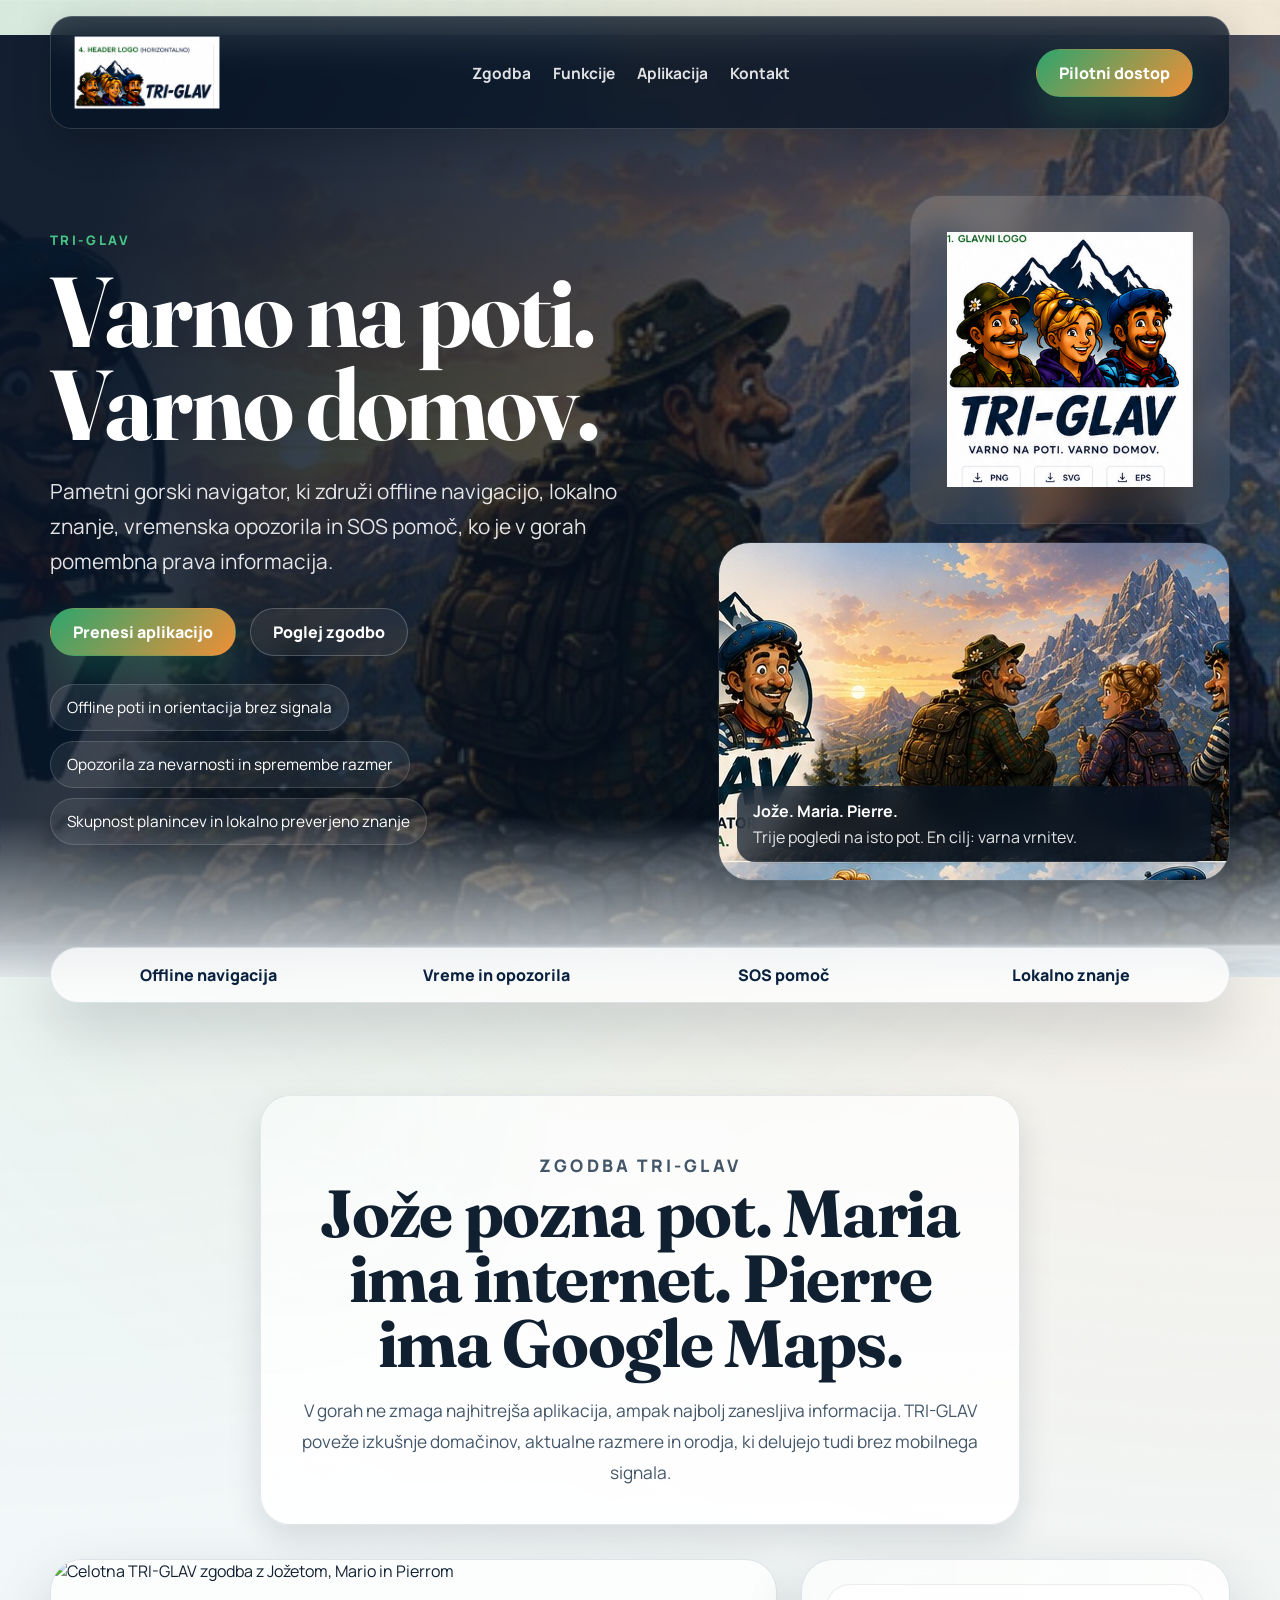
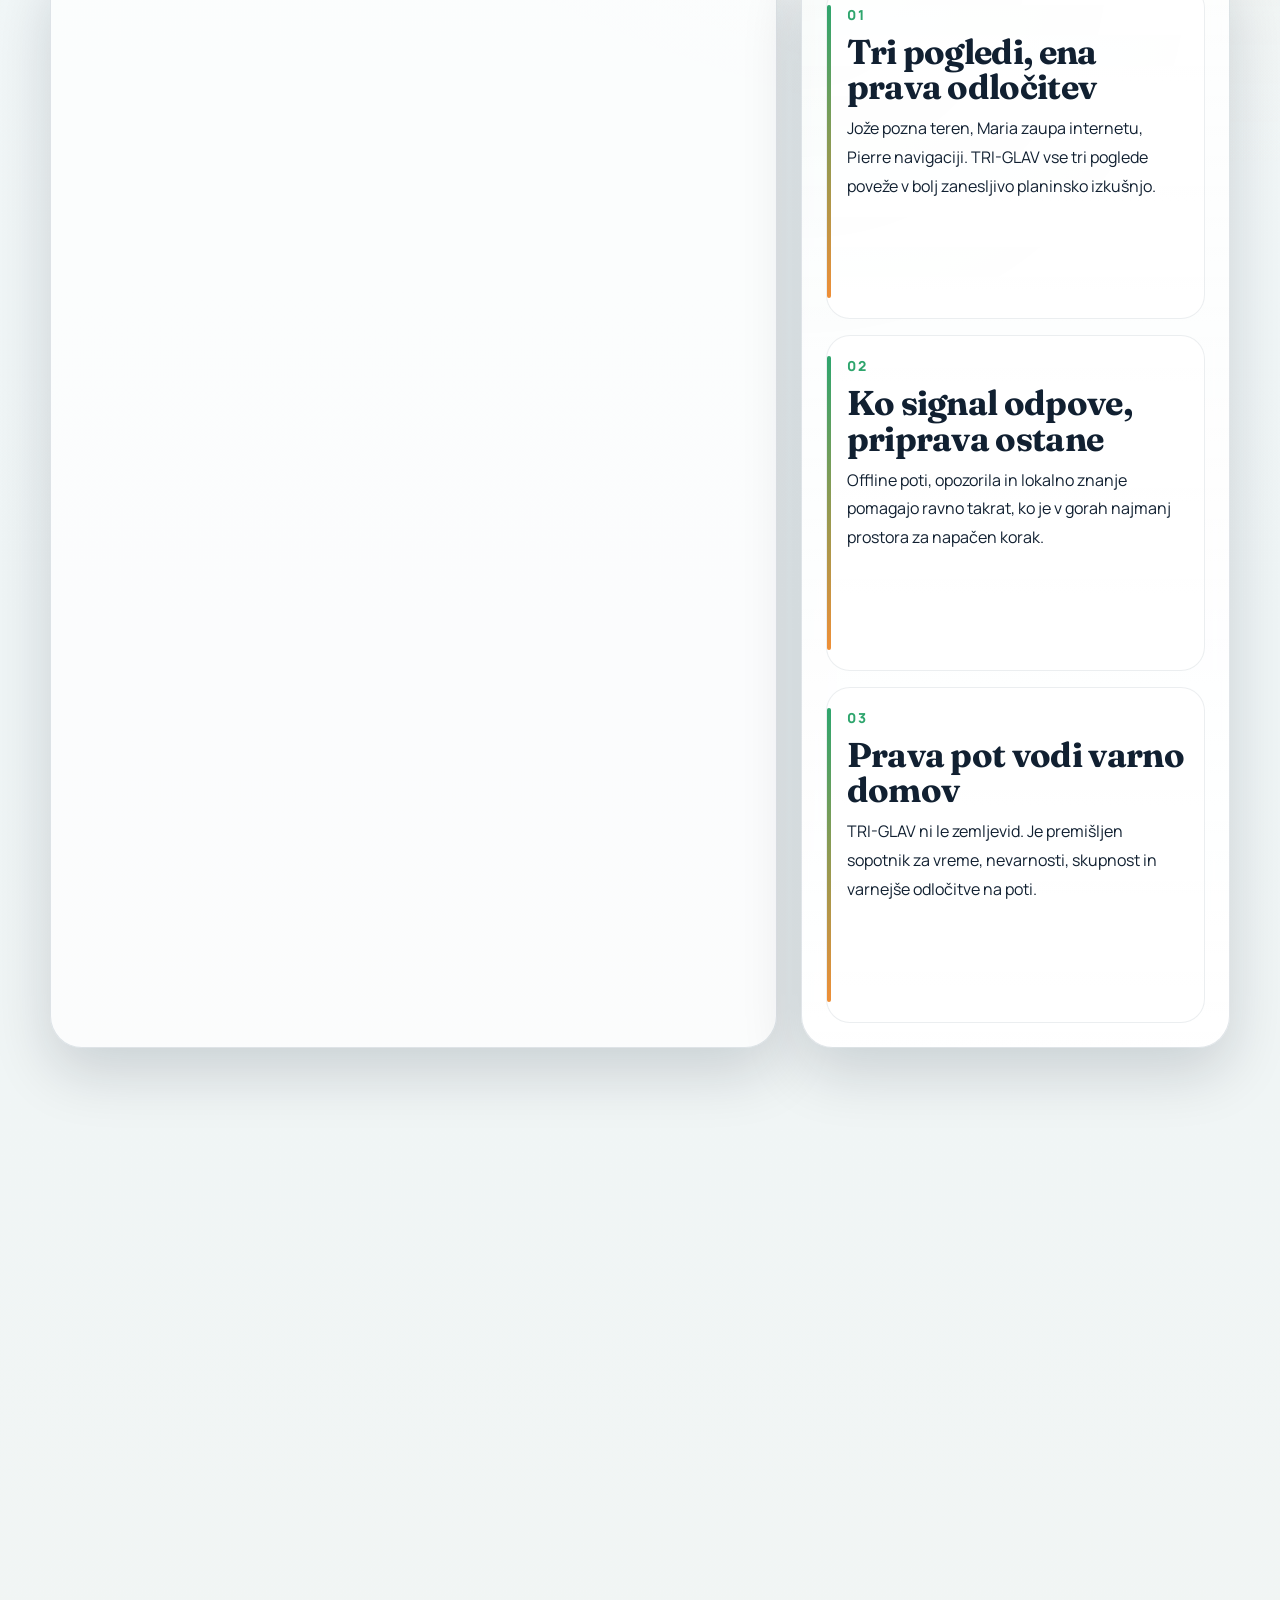
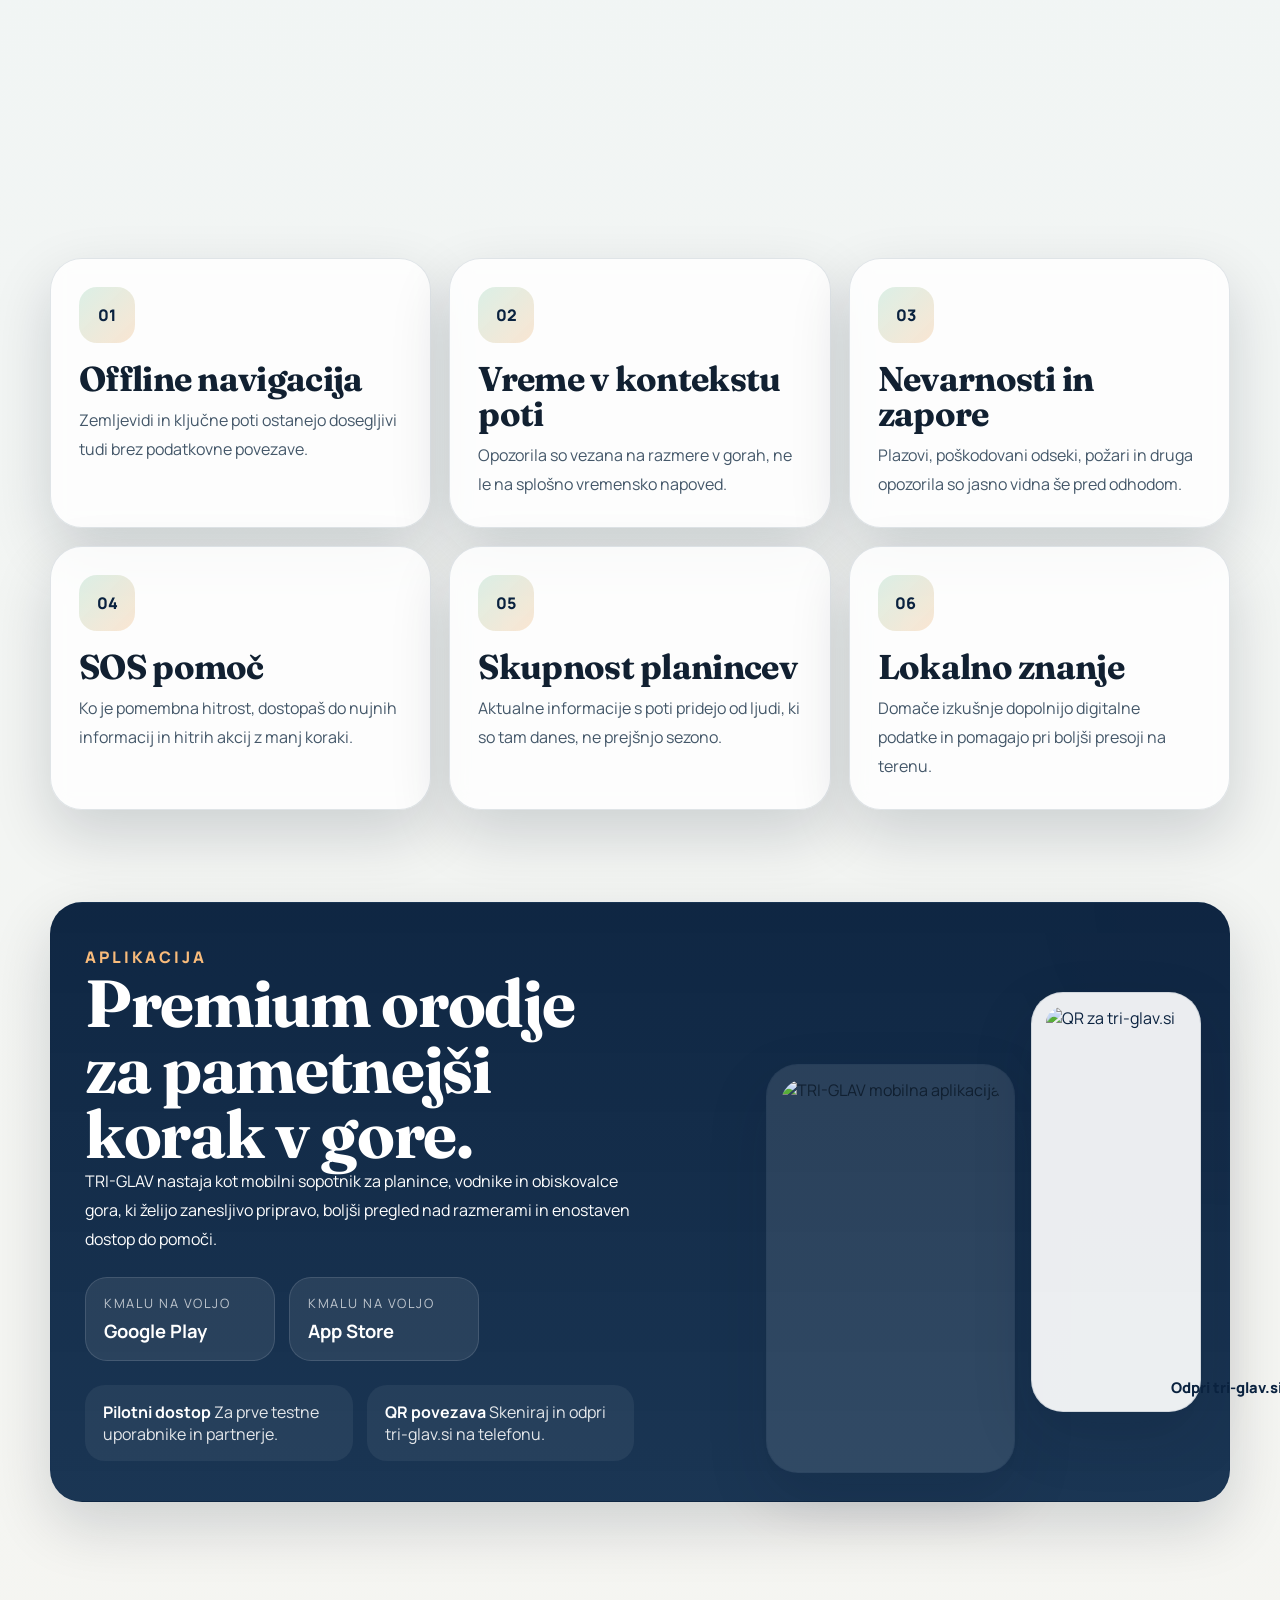
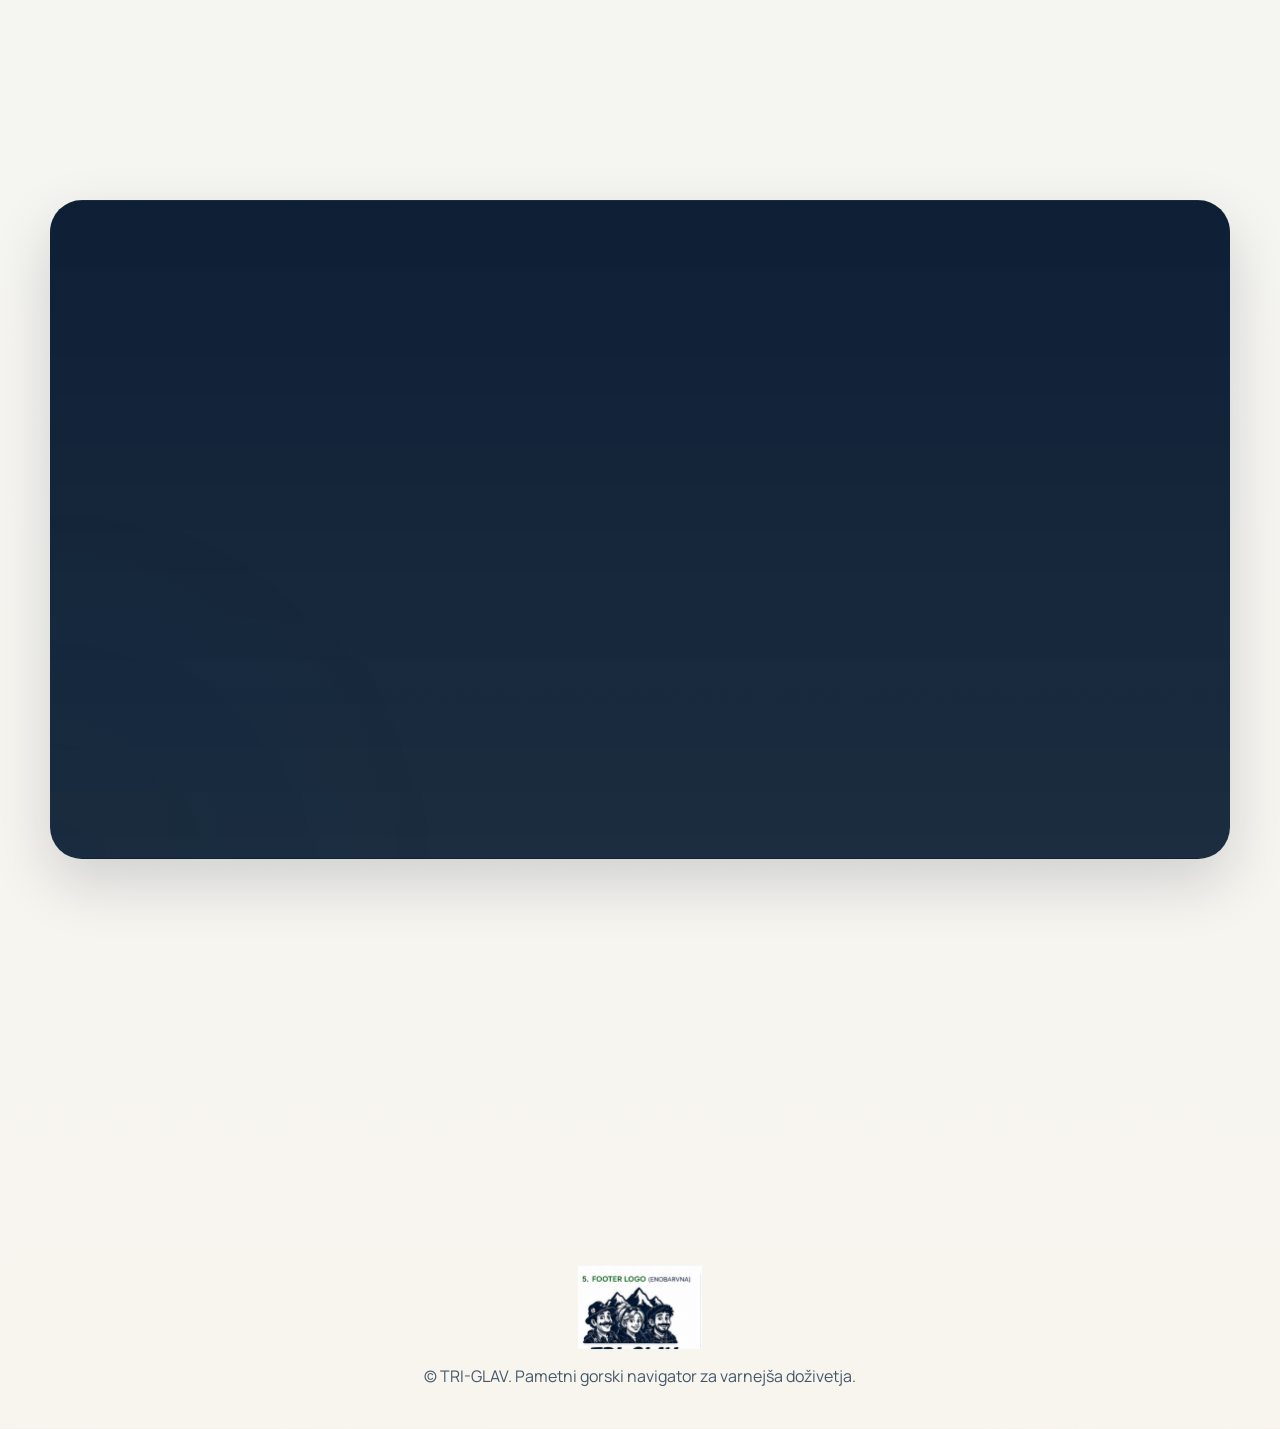
==== index.html @ cbf40c37 "Add initial TRI-GLAV landing page" ====
<!doctype html>
<html lang="sl">
<head>
  <meta charset="utf-8">
  <meta http-equiv="X-UA-Compatible" content="IE=edge">
  <meta name="viewport" content="width=device-width, initial-scale=1">
  <title>TRI-GLAV | Varno na poti. Varno domov.</title>
  <meta name="description" content="TRI-GLAV je premium gorski navigator za varnejše poti: offline navigacija, opozorila, vreme, SOS pomoč in lokalno znanje za planince.">
  <meta name="keywords" content="TRI-GLAV, tri-glav.si, gorski navigator, planinstvo, offline navigacija, vreme, varnost v gorah">
  <meta name="author" content="TRI-GLAV">
  <meta name="robots" content="index,follow">
  <meta name="theme-color" content="#0a223f">
  <link rel="canonical" href="https://tri-glav.si/">
  <meta property="og:locale" content="sl_SI">
  <meta property="og:type" content="website">
  <meta property="og:site_name" content="TRI-GLAV">
  <meta property="og:title" content="TRI-GLAV | Varno na poti. Varno domov.">
  <meta property="og:description" content="Pametni gorski navigator za varnejše doživetje v gorah, tudi brez signala.">
  <meta property="og:url" content="https://tri-glav.si/">
  <meta property="og:image" content="https://tri-glav.si/assets/bottom-hero.png">
  <meta name="twitter:card" content="summary_large_image">
  <meta name="twitter:title" content="TRI-GLAV | Varno na poti. Varno domov.">
  <meta name="twitter:description" content="Offline navigacija, opozorila, vreme in SOS pomoč za pametnejši korak v gore.">
  <meta name="twitter:image" content="https://tri-glav.si/assets/bottom-hero.png">
  <link rel="icon" href="assets/favicon.png" type="image/png">
  <link rel="preconnect" href="https://fonts.googleapis.com">
  <link rel="preconnect" href="https://fonts.gstatic.com" crossorigin>
  <link href="https://fonts.googleapis.com/css2?family=Manrope:wght@400;500;700;800&family=Fraunces:opsz,wght@9..144,600;9..144,700&display=swap" rel="stylesheet">
  <link rel="stylesheet" href="styles.css">
</head>
<body>
  <a class="skip-link" href="#main">Preskoči na vsebino</a>

  <header class="site-header" id="home">
    <div class="header-shell">
      <a href="#home" class="brand" aria-label="TRI-GLAV domov">
        <img src="assets/logo-header.png" alt="TRI-GLAV" width="336" height="179" loading="eager" decoding="async">
      </a>

      <button class="menu-toggle" type="button" aria-expanded="false" aria-controls="site-nav" aria-label="Odpri meni">
        <span></span>
        <span></span>
      </button>

      <nav class="site-nav" id="site-nav" aria-label="Glavna navigacija">
        <a href="#zgodba">Zgodba</a>
        <a href="#funkcije">Funkcije</a>
        <a href="#aplikacija">Aplikacija</a>
        <a href="#kontakt">Kontakt</a>
      </nav>

      <a class="header-cta" href="#kontakt">Pilotni dostop</a>
    </div>
  </header>

  <main id="main">
    <section class="hero">
      <div class="hero-backdrop" aria-hidden="true"></div>
      <div class="hero-grid">
        <div class="hero-copy reveal" data-delay="0">
          <p class="eyebrow">TRI-GLAV</p>
          <h1>Varno na poti. Varno domov.</h1>
          <p class="hero-lead">Pametni gorski navigator, ki združi offline navigacijo, lokalno znanje, vremenska opozorila in SOS pomoč, ko je v gorah pomembna prava informacija.</p>
          <div class="hero-actions">
            <a class="btn btn-primary" href="#aplikacija">Prenesi aplikacijo</a>
            <a class="btn btn-secondary" href="#zgodba">Poglej zgodbo</a>
          </div>
          <ul class="hero-points">
            <li>Offline poti in orientacija brez signala</li>
            <li>Opozorila za nevarnosti in spremembe razmer</li>
            <li>Skupnost planincev in lokalno preverjeno znanje</li>
          </ul>
        </div>

        <div class="hero-visual reveal" data-delay="140">
          <div class="hero-logo-card">
            <img src="assets/logo-main.png" alt="TRI-GLAV znak" width="405" height="418" loading="eager" decoding="async">
          </div>
          <div class="hero-story-card">
            <img src="assets/hero-story.jpg" alt="TRI-GLAV zgodba v gorah" width="1024" height="337" fetchpriority="high">
            <div class="hero-story-overlay">
              <strong>Jože. Maria. Pierre.</strong>
              <span>Trije pogledi na isto pot. En cilj: varna vrnitev.</span>
            </div>
          </div>
        </div>
      </div>
    </section>

    <section class="trust-strip reveal" data-delay="40">
      <div>Offline navigacija</div>
      <div>Vreme in opozorila</div>
      <div>SOS pomoč</div>
      <div>Lokalno znanje</div>
    </section>

    <section class="section intro" id="zgodba">
      <div class="section-heading reveal" data-delay="0">
        <p class="eyebrow">Zgodba TRI-GLAV</p>
        <h2>Jože pozna pot. Maria ima internet. Pierre ima Google Maps.</h2>
        <p>V gorah ne zmaga najhitrejša aplikacija, ampak najbolj zanesljiva informacija. TRI-GLAV poveže izkušnje domačinov, aktualne razmere in orodja, ki delujejo tudi brez mobilnega signala.</p>
      </div>

      <div class="story-showcase reveal" data-delay="40">
        <div class="story-poster">
          <img src="assets/story-full.jpg" alt="Celotna TRI-GLAV zgodba z Jožetom, Mario in Pierrom" width="1024" height="1536" loading="lazy" decoding="async">
        </div>
        <div class="story-summary">
          <article>
            <span>01</span>
            <h3>Tri pogledi, ena prava odločitev</h3>
            <p>Jože pozna teren, Maria zaupa internetu, Pierre navigaciji. TRI-GLAV vse tri poglede poveže v bolj zanesljivo planinsko izkušnjo.</p>
          </article>
          <article>
            <span>02</span>
            <h3>Ko signal odpove, priprava ostane</h3>
            <p>Offline poti, opozorila in lokalno znanje pomagajo ravno takrat, ko je v gorah najmanj prostora za napačen korak.</p>
          </article>
          <article>
            <span>03</span>
            <h3>Prava pot vodi varno domov</h3>
            <p>TRI-GLAV ni le zemljevid. Je premišljen sopotnik za vreme, nevarnosti, skupnost in varnejše odločitve na poti.</p>
          </article>
        </div>
      </div>
    </section>

    <section class="section statement reveal" data-delay="40">
      <div class="statement-card">
        <p class="eyebrow">Zakaj TRI-GLAV</p>
        <h2>Gore niso ceste.</h2>
        <p>Prava aplikacija za gore ne kaže le smeri. Razume razmere, teren in trenutek, ko potrebuješ pomoč ali boljšo odločitev.</p>
      </div>
    </section>

    <section class="section features" id="funkcije">
      <div class="section-heading reveal" data-delay="0">
        <p class="eyebrow">Funkcije</p>
        <h2>Vse, kar planinec potrebuje pred odhodom in med potjo.</h2>
        <p>TRI-GLAV je zasnovan za teren, ne samo za zaslon. Vsaka funkcija podpira mirnejšo pripravo in samozavestnejšo odločitev v ključnem trenutku.</p>
      </div>

      <div class="feature-grid">
        <article class="feature-card reveal" data-delay="40">
          <div class="feature-icon">01</div>
          <h3>Offline navigacija</h3>
          <p>Zemljevidi in ključne poti ostanejo dosegljivi tudi brez podatkovne povezave.</p>
        </article>
        <article class="feature-card reveal" data-delay="80">
          <div class="feature-icon">02</div>
          <h3>Vreme v kontekstu poti</h3>
          <p>Opozorila so vezana na razmere v gorah, ne le na splošno vremensko napoved.</p>
        </article>
        <article class="feature-card reveal" data-delay="120">
          <div class="feature-icon">03</div>
          <h3>Nevarnosti in zapore</h3>
          <p>Plazovi, poškodovani odseki, požari in druga opozorila so jasno vidna še pred odhodom.</p>
        </article>
        <article class="feature-card reveal" data-delay="160">
          <div class="feature-icon">04</div>
          <h3>SOS pomoč</h3>
          <p>Ko je pomembna hitrost, dostopaš do nujnih informacij in hitrih akcij z manj koraki.</p>
        </article>
        <article class="feature-card reveal" data-delay="200">
          <div class="feature-icon">05</div>
          <h3>Skupnost planincev</h3>
          <p>Aktualne informacije s poti pridejo od ljudi, ki so tam danes, ne prejšnjo sezono.</p>
        </article>
        <article class="feature-card reveal" data-delay="240">
          <div class="feature-icon">06</div>
          <h3>Lokalno znanje</h3>
          <p>Domače izkušnje dopolnijo digitalne podatke in pomagajo pri boljši presoji na terenu.</p>
        </article>
      </div>
    </section>

    <section class="section app-section" id="aplikacija">
      <div class="app-shell">
        <div class="app-copy reveal" data-delay="0">
          <p class="eyebrow">Aplikacija</p>
          <h2>Premium orodje za pametnejši korak v gore.</h2>
          <p>TRI-GLAV nastaja kot mobilni sopotnik za planince, vodnike in obiskovalce gora, ki želijo zanesljivo pripravo, boljši pregled nad razmerami in enostaven dostop do pomoči.</p>

          <div class="store-row">
            <a class="store-badge google-play" href="#kontakt" aria-label="Prijavi zanimanje za Google Play">
              <span>Kmalu na voljo</span>
              <strong>Google Play</strong>
            </a>
            <a class="store-badge app-store" href="#kontakt" aria-label="Prijavi zanimanje za App Store">
              <span>Kmalu na voljo</span>
              <strong>App Store</strong>
            </a>
          </div>

          <div class="app-meta">
            <div>
              <strong>Pilotni dostop</strong>
              <span>Za prve testne uporabnike in partnerje.</span>
            </div>
            <div>
              <strong>QR povezava</strong>
              <span>Skeniraj in odpri tri-glav.si na telefonu.</span>
            </div>
          </div>
        </div>

        <div class="app-visual reveal" data-delay="120">
          <div class="phone-frame">
            <img src="assets/splash-screen.png" alt="TRI-GLAV mobilna aplikacija" width="207" height="359" loading="lazy" decoding="async">
          </div>
          <a class="qr-card" href="https://tri-glav.si/" target="_blank" rel="noopener">
            <img src="assets/qr-placeholder.png" alt="QR za tri-glav.si" width="360" height="360" loading="lazy" decoding="async">
            <span>Odpri tri-glav.si</span>
          </a>
        </div>
      </div>
    </section>

    <section class="section panorama reveal" data-delay="60">
      <img src="assets/bottom-hero.png" alt="Pogled na vrhove in Aljažev stolp" width="654" height="204" loading="lazy" decoding="async">
    </section>

    <section class="section contact-section" id="kontakt">
      <div class="contact-copy reveal" data-delay="0">
        <p class="eyebrow">Kontakt</p>
        <h2>Želiš testirati TRI-GLAV ali sodelovati pri pilotu?</h2>
        <p>Izpolni obrazec in pripravili bomo povratni kontakt. Ker je stran statična, obrazec odpre pripravljeno e-pošto v tvojem privzetem odjemalcu, zato deluje tudi brez strežniškega backend-a.</p>
        <div class="contact-points">
          <div>Za planince, društva in turistične partnerje</div>
          <div>Primerno za objavo neposredno v public_html</div>
          <div>Preprost prehod na zunanji form servis kasneje</div>
        </div>
      </div>

      <form class="contact-form reveal" data-delay="120" id="contact-form" novalidate>
        <label>
          <span>Ime in priimek</span>
          <input type="text" name="name" placeholder="Tvoje ime" required>
        </label>
        <label>
          <span>E-pošta</span>
          <input type="email" name="email" placeholder="ime@primer.si" required>
        </label>
        <label>
          <span>Telefon ali organizacija</span>
          <input type="text" name="context" placeholder="Po želji">
        </label>
        <label>
          <span>Sporočilo</span>
          <textarea name="message" rows="5" placeholder="Na kratko opiši zanimanje za TRI-GLAV." required></textarea>
        </label>
        <button class="btn btn-primary" type="submit">Pošlji zanimanje</button>
        <p class="form-note" id="form-status" aria-live="polite">Ob oddaji se odpre pripravljen e-mail za info@tri-glav.si.</p>
      </form>
    </section>

    <section class="section closing reveal" data-delay="40">
      <p class="eyebrow">TRI-GLAV</p>
      <h2>V gorah ni pomembno, kateri jezik govoriš.</h2>
      <p>Pomembno je, da se vsi varno vrnemo domov.</p>
    </section>
  </main>

  <footer class="site-footer">
    <img src="assets/logo-footer-mono.png" alt="TRI-GLAV" width="274" height="194" loading="lazy" decoding="async">
    <p>© TRI-GLAV. Pametni gorski navigator za varnejša doživetja.</p>
  </footer>

  <script src="script.js"></script>
</body>
</html>
---- styles.css ----
:root {
  --navy-950: #071426;
  --navy-900: #0a223f;
  --navy-800: #13365c;
  --green-500: #2ea56d;
  --green-400: #46c587;
  --orange-500: #ef8f37;
  --orange-300: #f8bb7b;
  --sand-100: #f6f1e7;
  --mist-100: #eef5f4;
  --ink-900: #112031;
  --ink-700: #445769;
  --line: rgba(12, 40, 72, 0.12);
  --card: rgba(255, 255, 255, 0.78);
  --shadow-lg: 0 24px 60px rgba(7, 20, 38, 0.16);
  --shadow-md: 0 14px 34px rgba(7, 20, 38, 0.12);
  --radius-xl: 32px;
  --radius-lg: 24px;
  --radius-md: 18px;
  --container: min(1180px, calc(100% - 32px));
}

* {
  box-sizing: border-box;
}

html {
  scroll-behavior: smooth;
}

body.has-js {
  scroll-padding-top: 112px;
}

body {
  margin: 0;
  font-family: "Manrope", "Segoe UI", sans-serif;
  color: var(--ink-900);
  background:
    radial-gradient(circle at top left, rgba(46, 165, 109, 0.16), transparent 24%),
    radial-gradient(circle at top right, rgba(239, 143, 55, 0.18), transparent 28%),
    linear-gradient(180deg, #f7fbfc 0%, #eff5f6 36%, #f8f5ef 100%);
}

body.menu-open {
  overflow: hidden;
}

img {
  display: block;
  max-width: 100%;
}

a {
  color: inherit;
}

.skip-link {
  position: absolute;
  left: 12px;
  top: -48px;
  z-index: 100;
  padding: 10px 14px;
  border-radius: 12px;
  background: var(--navy-900);
  color: #fff;
  text-decoration: none;
}

.skip-link:focus {
  top: 12px;
}

.site-header {
  position: sticky;
  top: 0;
  z-index: 20;
  padding: 16px 0 0;
  transition: padding 0.25s ease;
}

.site-header.is-scrolled {
  padding-top: 8px;
}

.header-shell {
  width: var(--container);
  margin: 0 auto;
  display: grid;
  grid-template-columns: auto 1fr auto auto;
  align-items: center;
  gap: 18px;
  padding: 14px 18px;
  border: 1px solid rgba(255, 255, 255, 0.16);
  border-radius: 22px;
  background: rgba(7, 20, 38, 0.76);
  backdrop-filter: blur(18px);
  box-shadow: 0 12px 40px rgba(0, 0, 0, 0.2);
  transition: background-color 0.25s ease, box-shadow 0.25s ease, transform 0.25s ease;
}

.site-header.is-scrolled .header-shell {
  background: rgba(7, 20, 38, 0.9);
  box-shadow: 0 16px 42px rgba(7, 20, 38, 0.22);
}

.brand img {
  width: 156px;
  height: auto;
}

.site-nav {
  justify-self: center;
  display: flex;
  gap: 22px;
}

.site-nav a,
.header-cta,
.btn,
.store-badge,
.contact-points div,
.hero-points li {
  transition: transform 0.25s ease, background-color 0.25s ease, border-color 0.25s ease, color 0.25s ease, box-shadow 0.25s ease;
}

.site-nav a {
  color: rgba(255, 255, 255, 0.88);
  text-decoration: none;
  font-weight: 700;
  font-size: 0.97rem;
}

.site-nav a:hover,
.site-nav a:focus-visible {
  color: #fff;
}

.header-cta,
.btn {
  display: inline-flex;
  align-items: center;
  justify-content: center;
  min-height: 48px;
  padding: 0 22px;
  border-radius: 999px;
  border: 1px solid transparent;
  text-decoration: none;
  font-weight: 800;
  cursor: pointer;
}

.header-cta,
.btn-primary {
  background: linear-gradient(135deg, var(--green-500), var(--orange-500));
  color: #fff;
  box-shadow: 0 18px 38px rgba(46, 165, 109, 0.26);
}

.header-cta:hover,
.btn-primary:hover,
.btn-primary:focus-visible {
  transform: translateY(-1px);
  box-shadow: 0 22px 44px rgba(46, 165, 109, 0.32);
}

.btn-secondary {
  color: #fff;
  border-color: rgba(255, 255, 255, 0.22);
  background: rgba(255, 255, 255, 0.06);
  backdrop-filter: blur(10px);
}

.btn-secondary:hover,
.btn-secondary:focus-visible {
  background: rgba(255, 255, 255, 0.12);
}

.menu-toggle {
  display: none;
  width: 50px;
  height: 50px;
  justify-content: center;
  align-items: center;
  gap: 6px;
  flex-direction: column;
  border: 1px solid rgba(255, 255, 255, 0.15);
  border-radius: 16px;
  background: rgba(255, 255, 255, 0.06);
  cursor: pointer;
}

.menu-toggle span {
  width: 18px;
  height: 2px;
  border-radius: 999px;
  background: #fff;
}

.hero {
  position: relative;
  margin-top: -94px;
  padding: 160px 0 96px;
  overflow: hidden;
}

.hero-backdrop {
  position: absolute;
  inset: 0;
  background:
    linear-gradient(115deg, rgba(7, 20, 38, 0.94) 12%, rgba(7, 20, 38, 0.7) 46%, rgba(10, 34, 63, 0.35) 100%),
    radial-gradient(circle at right top, rgba(239, 143, 55, 0.22), transparent 36%),
    url("assets/hero-story.jpg") center/cover no-repeat;
  transform: scale(1.05);
}

.hero::after {
  content: "";
  position: absolute;
  inset: auto 0 0;
  height: 160px;
  background: linear-gradient(180deg, rgba(239, 245, 246, 0) 0%, rgba(239, 245, 246, 0.92) 100%);
}

.hero-grid,
.section,
.trust-strip,
.site-footer {
  width: var(--container);
  margin: 0 auto;
  position: relative;
  z-index: 1;
}

.hero-grid {
  display: grid;
  grid-template-columns: minmax(0, 1.1fr) minmax(300px, 0.9fr);
  gap: 42px;
  align-items: center;
}

.hero-copy {
  color: #fff;
}

.eyebrow {
  margin: 0 0 16px;
  color: var(--green-400);
  font-size: 0.82rem;
  font-weight: 800;
  letter-spacing: 0.18em;
  text-transform: uppercase;
}

h1,
h2,
h3 {
  margin: 0;
  font-family: "Fraunces", Georgia, serif;
  font-weight: 700;
  letter-spacing: -0.02em;
}

h1 {
  max-width: 10ch;
  font-size: clamp(3.4rem, 8vw, 6.2rem);
  line-height: 0.94;
}

h2 {
  font-size: clamp(2.2rem, 5.2vw, 4.3rem);
  line-height: 0.98;
}

h3 {
  font-size: clamp(1.55rem, 2.8vw, 2.15rem);
  line-height: 1.02;
}

.hero-lead,
.section-heading p,
.story-card p,
.feature-card p,
.statement-card p,
.app-copy p,
.contact-copy p,
.closing p,
.site-footer p,
.form-note,
.hero-story-overlay span,
.app-meta span {
  color: rgba(255, 255, 255, 0.88);
}

.hero-lead {
  max-width: 640px;
  margin: 22px 0 0;
  font-size: clamp(1.05rem, 2vw, 1.3rem);
  line-height: 1.7;
}

.hero-actions {
  display: flex;
  flex-wrap: wrap;
  gap: 14px;
  margin-top: 28px;
}

.hero-points {
  display: grid;
  gap: 10px;
  padding: 0;
  margin: 28px 0 0;
  list-style: none;
}

.hero-points li {
  width: fit-content;
  max-width: 100%;
  padding: 12px 16px;
  border: 1px solid rgba(255, 255, 255, 0.14);
  border-radius: 999px;
  background: rgba(255, 255, 255, 0.08);
  font-size: 0.96rem;
}

.hero-visual {
  display: grid;
  gap: 18px;
}

.hero-logo-card,
.hero-story-card,
.story-card,
.feature-card,
.statement-card,
.app-shell,
.contact-section,
.panorama,
.trust-strip,
.qr-card,
.phone-frame {
  border: 1px solid var(--line);
  border-radius: var(--radius-xl);
  box-shadow: var(--shadow-lg);
}

.hero-logo-card {
  width: min(320px, 78%);
  margin-left: auto;
  padding: 24px;
  background: linear-gradient(180deg, rgba(255, 255, 255, 0.14), rgba(255, 255, 255, 0.06));
  backdrop-filter: blur(14px);
}

.hero-logo-card img {
  width: 100%;
  height: auto;
}

.hero-story-card {
  position: relative;
  overflow: hidden;
  background: rgba(255, 255, 255, 0.08);
}

.hero-story-card img {
  width: 100%;
  aspect-ratio: 1024 / 337;
  object-fit: cover;
}

.hero-story-overlay {
  position: absolute;
  inset: auto 18px 18px;
  display: grid;
  gap: 4px;
  padding: 14px 16px;
  border-radius: 18px;
  background: rgba(7, 20, 38, 0.7);
  backdrop-filter: blur(12px);
}

.hero-story-overlay strong,
.app-meta strong {
  color: #fff;
  font-size: 1rem;
}

.trust-strip {
  display: grid;
  grid-template-columns: repeat(4, 1fr);
  gap: 16px;
  padding: 16px 22px;
  margin-top: -30px;
  background: rgba(255, 255, 255, 0.74);
  backdrop-filter: blur(12px);
}

.trust-strip div {
  text-align: center;
  font-weight: 800;
  color: var(--navy-900);
}

.section {
  padding: 92px 0 0;
}

#zgodba,
#funkcije,
#aplikacija,
#kontakt,
#home {
  scroll-margin-top: 118px;
}

.section-heading {
  max-width: 760px;
}

.section-heading p,
.story-card p,
.feature-card p,
.statement-card p,
.app-copy p,
.contact-copy p,
.contact-points div,
.contact-form span,
.form-note,
.closing p {
  color: var(--ink-700);
}

.section-heading p {
  margin: 18px 0 0;
  font-size: 1.08rem;
  line-height: 1.8;
}

.intro .section-heading {
  margin: 0 auto;
  text-align: center;
  padding: 36px;
  border: 1px solid rgba(12, 40, 72, 0.1);
  border-radius: 30px;
  background:
    linear-gradient(180deg, rgba(255, 255, 255, 0.74), rgba(255, 255, 255, 0.92)),
    radial-gradient(circle at top left, rgba(46, 165, 109, 0.12), transparent 36%);
  box-shadow: var(--shadow-md);
}

.story-showcase {
  display: grid;
  grid-template-columns: minmax(0, 1.1fr) minmax(280px, 0.65fr);
  gap: 24px;
  align-items: stretch;
  margin-top: 34px;
}

.story-poster,
.story-summary {
  border: 1px solid var(--line);
  border-radius: 32px;
  box-shadow: var(--shadow-lg);
}

.story-poster {
  overflow: hidden;
  background: rgba(255, 255, 255, 0.72);
}

.story-poster img {
  width: 100%;
  height: 100%;
  object-fit: cover;
}

.story-summary {
  display: grid;
  gap: 16px;
  padding: 24px;
  background:
    linear-gradient(180deg, rgba(255, 255, 255, 0.82), rgba(255, 255, 255, 0.96)),
    radial-gradient(circle at top left, rgba(46, 165, 109, 0.12), transparent 36%);
  backdrop-filter: blur(10px);
}

.story-summary article {
  position: relative;
  padding: 18px 18px 18px 20px;
  border: 1px solid rgba(12, 40, 72, 0.08);
  border-radius: 24px;
  background: rgba(255, 255, 255, 0.7);
}

.story-summary article::before {
  content: "";
  position: absolute;
  left: 0;
  top: 20px;
  bottom: 20px;
  width: 4px;
  border-radius: 999px;
  background: linear-gradient(180deg, var(--green-500), var(--orange-500));
}

.story-summary span {
  display: inline-flex;
  margin-bottom: 10px;
  color: var(--green-500);
  font-weight: 800;
  font-size: 0.86rem;
  letter-spacing: 0.16em;
}

.story-summary h3 {
  margin-bottom: 10px;
}

.story-summary p,
.feature-card p,
.statement-card p,
.app-copy p,
.contact-copy p,
.form-note,
.closing p {
  margin: 0;
  font-size: 1rem;
  line-height: 1.8;
}

.statement-card {
  padding: 42px;
  text-align: center;
  color: #fff;
  background:
    radial-gradient(circle at top, rgba(239, 143, 55, 0.3), transparent 32%),
    linear-gradient(135deg, var(--navy-950), var(--navy-900) 62%, #17395d);
}

.statement-card p,
.closing p {
  max-width: 700px;
  margin: 16px auto 0;
}

.feature-grid {
  display: grid;
  grid-template-columns: repeat(3, minmax(0, 1fr));
  gap: 18px;
  margin-top: 32px;
}

.feature-card {
  padding: 28px;
  background: rgba(255, 255, 255, 0.82);
  backdrop-filter: blur(10px);
}

.feature-icon {
  display: inline-flex;
  width: 56px;
  height: 56px;
  align-items: center;
  justify-content: center;
  margin-bottom: 18px;
  border-radius: 18px;
  background: linear-gradient(135deg, rgba(46, 165, 109, 0.16), rgba(239, 143, 55, 0.22));
  color: var(--navy-900);
  font-weight: 800;
}

.feature-card h3 {
  margin-bottom: 10px;
}

.app-shell {
  display: grid;
  grid-template-columns: minmax(0, 1fr) minmax(300px, 0.95fr);
  gap: 28px;
  padding: 28px;
  background:
    linear-gradient(180deg, rgba(10, 34, 63, 0.98), rgba(12, 41, 73, 0.94)),
    radial-gradient(circle at top right, rgba(239, 143, 55, 0.14), transparent 35%);
}

.app-copy {
  padding: 12px 6px;
}

.app-copy .eyebrow,
.closing .eyebrow {
  color: var(--orange-300);
}

.app-copy h2,
.app-copy p,
.contact-section h2 {
  color: #fff;
}

.store-row {
  display: flex;
  flex-wrap: wrap;
  gap: 14px;
  margin-top: 24px;
}

.store-badge {
  min-width: 190px;
  padding: 16px 18px;
  border-radius: 22px;
  border: 1px solid rgba(255, 255, 255, 0.12);
  background: rgba(255, 255, 255, 0.08);
  text-decoration: none;
  color: #fff;
}

.store-badge span,
.store-badge strong {
  display: block;
}

.store-badge span {
  margin-bottom: 6px;
  color: rgba(255, 255, 255, 0.7);
  font-size: 0.8rem;
  text-transform: uppercase;
  letter-spacing: 0.12em;
}

.store-badge strong {
  font-size: 1.15rem;
}

.store-badge:hover,
.store-badge:focus-visible {
  transform: translateY(-2px);
  background: rgba(255, 255, 255, 0.12);
}

.app-meta {
  display: grid;
  grid-template-columns: repeat(2, minmax(0, 1fr));
  gap: 14px;
  margin-top: 24px;
}

.app-meta div {
  padding: 16px 18px;
  border-radius: 20px;
  background: rgba(255, 255, 255, 0.06);
}

.app-visual {
  display: grid;
  grid-template-columns: 1fr auto;
  gap: 16px;
  align-items: end;
}

.phone-frame {
  width: fit-content;
  margin-left: auto;
  padding: 14px;
  background: rgba(255, 255, 255, 0.1);
}

.phone-frame img {
  width: min(220px, 100%);
  height: auto;
  border-radius: 24px;
}

.qr-card {
  display: grid;
  gap: 10px;
  width: 170px;
  padding: 14px;
  align-self: center;
  background: rgba(255, 255, 255, 0.92);
  text-decoration: none;
  color: var(--navy-900);
}

.qr-card img {
  border-radius: 16px;
}

.qr-card span {
  font-size: 0.92rem;
  font-weight: 800;
  text-align: center;
}

.panorama {
  overflow: hidden;
}

.panorama img {
  width: 100%;
  aspect-ratio: 654 / 204;
  object-fit: cover;
}

.contact-section {
  display: grid;
  grid-template-columns: minmax(0, 0.95fr) minmax(0, 1.05fr);
  gap: 26px;
  padding: 28px;
  background:
    linear-gradient(180deg, rgba(9, 27, 49, 0.98), rgba(9, 27, 49, 0.92)),
    radial-gradient(circle at bottom left, rgba(46, 165, 109, 0.2), transparent 32%);
}

.contact-copy {
  padding: 10px 6px;
}

.contact-points {
  display: grid;
  gap: 12px;
  margin-top: 24px;
}

.contact-points div {
  width: fit-content;
  max-width: 100%;
  padding: 12px 16px;
  border-radius: 999px;
  background: rgba(255, 255, 255, 0.08);
  color: rgba(255, 255, 255, 0.84);
}

.contact-form {
  display: grid;
  gap: 14px;
  padding: 22px;
  border-radius: 26px;
  background: rgba(255, 255, 255, 0.94);
}

.contact-form label {
  display: grid;
  gap: 8px;
}

.contact-form span {
  font-size: 0.95rem;
  font-weight: 700;
}

.contact-form input,
.contact-form textarea {
  width: 100%;
  padding: 14px 16px;
  border: 1px solid rgba(17, 32, 49, 0.14);
  border-radius: 16px;
  background: #fff;
  font: inherit;
  color: var(--ink-900);
}

.contact-form input:focus,
.contact-form textarea:focus {
  outline: 2px solid rgba(46, 165, 109, 0.22);
  border-color: rgba(46, 165, 109, 0.4);
}

.form-note {
  font-size: 0.92rem;
}

.form-note.is-error {
  color: #c64d26;
}

.form-note.is-success {
  color: var(--green-500);
}

.closing {
  text-align: center;
  padding-bottom: 88px;
}

.site-footer {
  padding: 0 0 42px;
  text-align: center;
}

.site-footer img {
  width: 136px;
  height: auto;
  margin: 0 auto 10px;
}

.site-footer p {
  margin: 0;
  color: var(--ink-700);
}

.reveal {
  opacity: 0;
  transform: translateY(28px);
  transition:
    opacity 0.8s ease,
    transform 0.8s ease;
  transition-delay: var(--delay, 0ms);
}

.reveal.visible {
  opacity: 1;
  transform: translateY(0);
}

@media (max-width: 1080px) {
  .hero-grid,
  .app-shell,
  .contact-section {
    grid-template-columns: 1fr;
  }

  .hero-logo-card {
    width: min(280px, 72%);
  }

  .app-visual {
    grid-template-columns: 1fr auto;
  }

  .phone-frame {
    margin-left: 0;
  }

  .feature-grid {
    grid-template-columns: repeat(2, minmax(0, 1fr));
  }
}

@media (max-width: 860px) {
  .site-header {
    padding-top: 10px;
  }

  .header-shell {
    grid-template-columns: auto auto;
    grid-template-areas:
      "brand toggle"
      "nav nav"
      "cta cta";
    gap: 14px;
    align-items: center;
  }

  .brand {
    grid-area: brand;
  }

  .menu-toggle {
    grid-area: toggle;
    justify-self: end;
    display: inline-flex;
  }

  .site-nav {
    grid-area: nav;
    display: none;
    flex-direction: column;
    align-items: flex-start;
    gap: 12px;
    padding-top: 4px;
  }

  .site-nav.is-open {
    display: flex;
  }

  body.menu-open {
    overflow: hidden;
  }

  .header-cta {
    grid-area: cta;
    width: 100%;
  }

  .hero {
    margin-top: -122px;
    padding-top: 180px;
  }

  body.has-js {
    scroll-padding-top: 148px;
  }

  #zgodba,
  #funkcije,
  #aplikacija,
  #kontakt,
  #home {
    scroll-margin-top: 150px;
  }

  .hero-grid {
    gap: 28px;
  }

  h1 {
    max-width: none;
  }

  .trust-strip {
    grid-template-columns: repeat(2, 1fr);
  }

  .story-showcase {
    grid-template-columns: 1fr;
  }

  .feature-grid,
  .app-meta {
    grid-template-columns: 1fr;
  }

  .app-visual {
    grid-template-columns: 1fr;
    justify-items: start;
  }

  .qr-card {
    width: min(200px, 100%);
  }
}

@media (max-width: 640px) {
  :root {
    --container: min(100% - 20px, 100%);
  }

  .header-shell,
  .trust-strip,
  .story-poster,
  .story-summary,
  .feature-card,
  .app-shell,
  .contact-section,
  .contact-form,
  .statement-card,
  .panorama,
  .hero-logo-card,
  .hero-story-card,
  .phone-frame,
  .qr-card {
    border-radius: 22px;
  }

  .brand img {
    width: 132px;
  }

  .hero {
    padding-bottom: 74px;
  }

  .hero-actions,
  .store-row {
    flex-direction: column;
  }

  .btn,
  .store-badge {
    width: 100%;
  }

  .hero-points li,
  .contact-points div {
    width: 100%;
    border-radius: 18px;
  }

  .trust-strip {
    gap: 10px;
    padding: 14px;
    font-size: 0.92rem;
  }

  .intro .section-heading {
    padding: 24px 18px;
    border-radius: 24px;
  }

  .section {
    padding-top: 72px;
  }

  .story-summary {
    padding: 18px;
  }

  .statement-card,
  .app-shell,
  .contact-section {
    padding: 20px;
  }

  .contact-form {
    padding: 18px;
  }

  .closing {
    padding-bottom: 72px;
  }
}

@media (prefers-reduced-motion: reduce) {
  html {
    scroll-behavior: auto;
  }

  *,
  *::before,
  *::after {
    animation: none !important;
    transition: none !important;
  }

  .reveal {
    opacity: 1;
    transform: none;
  }
}
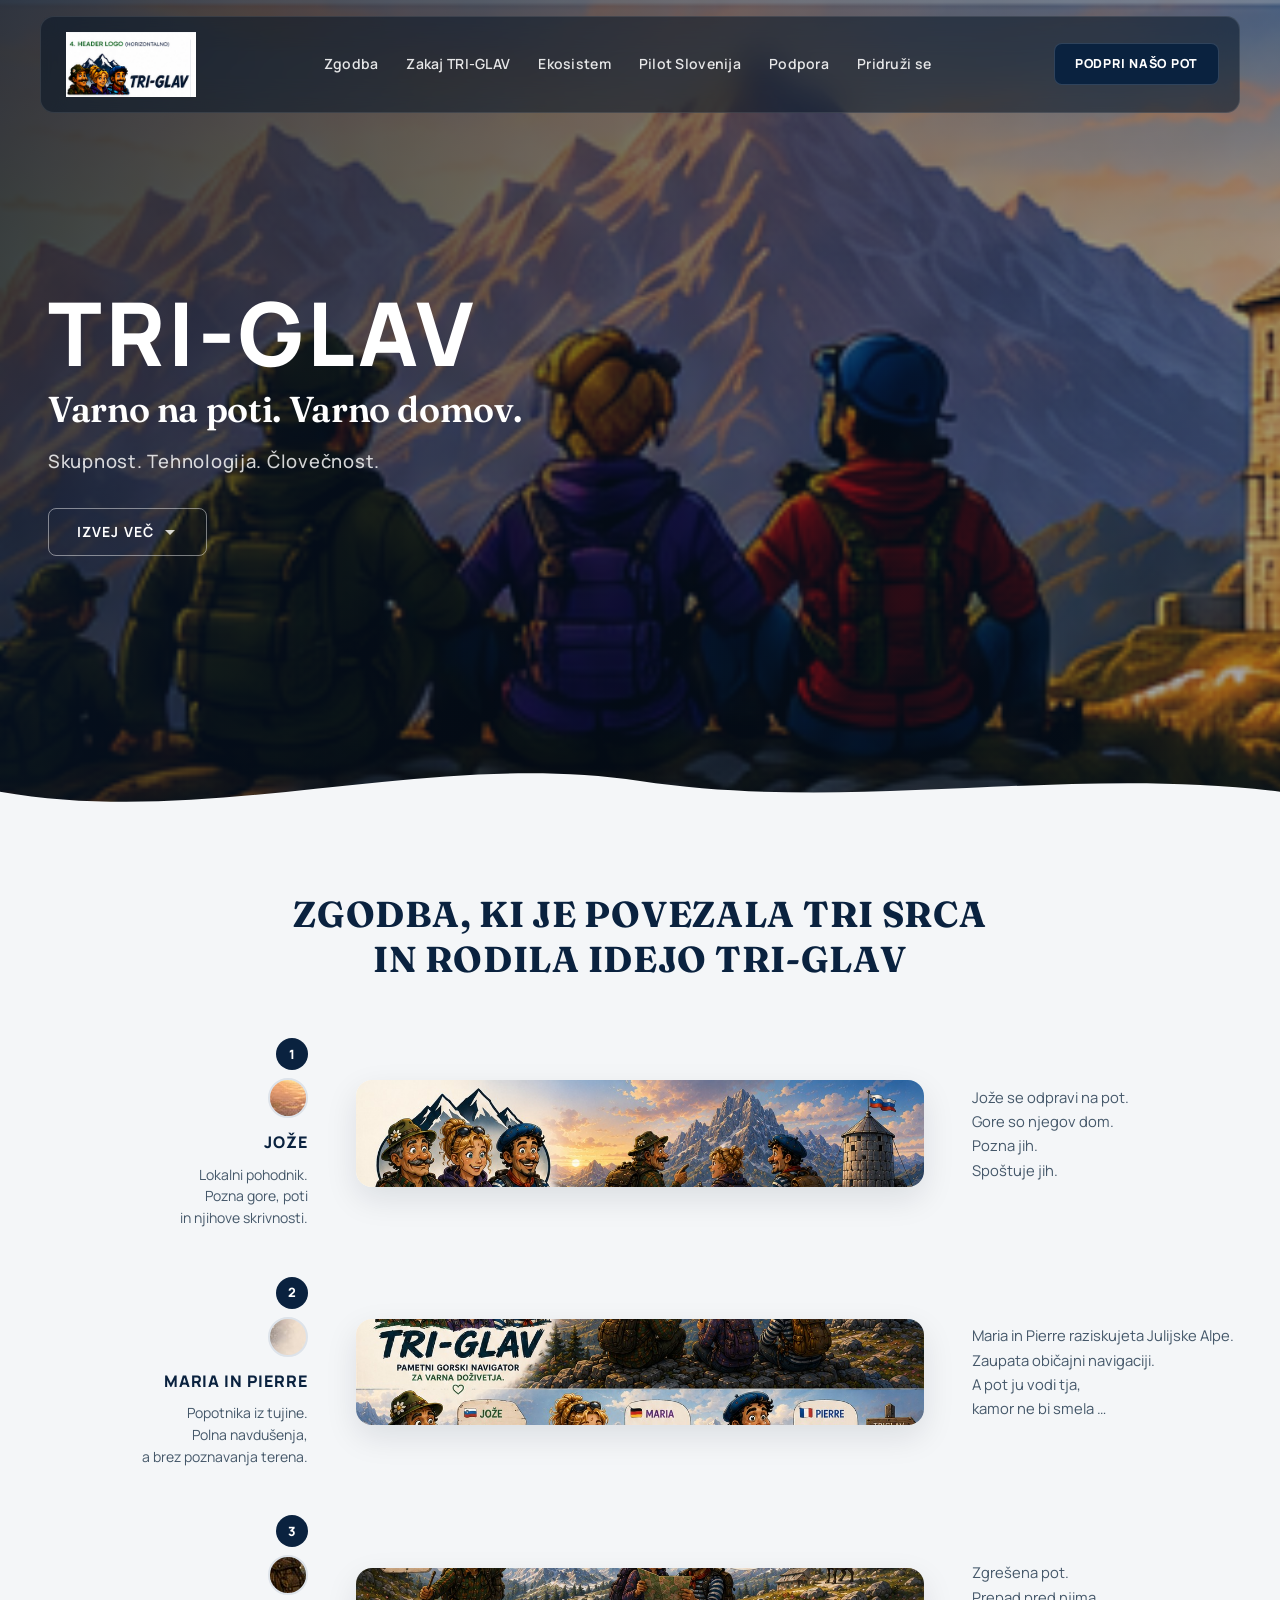
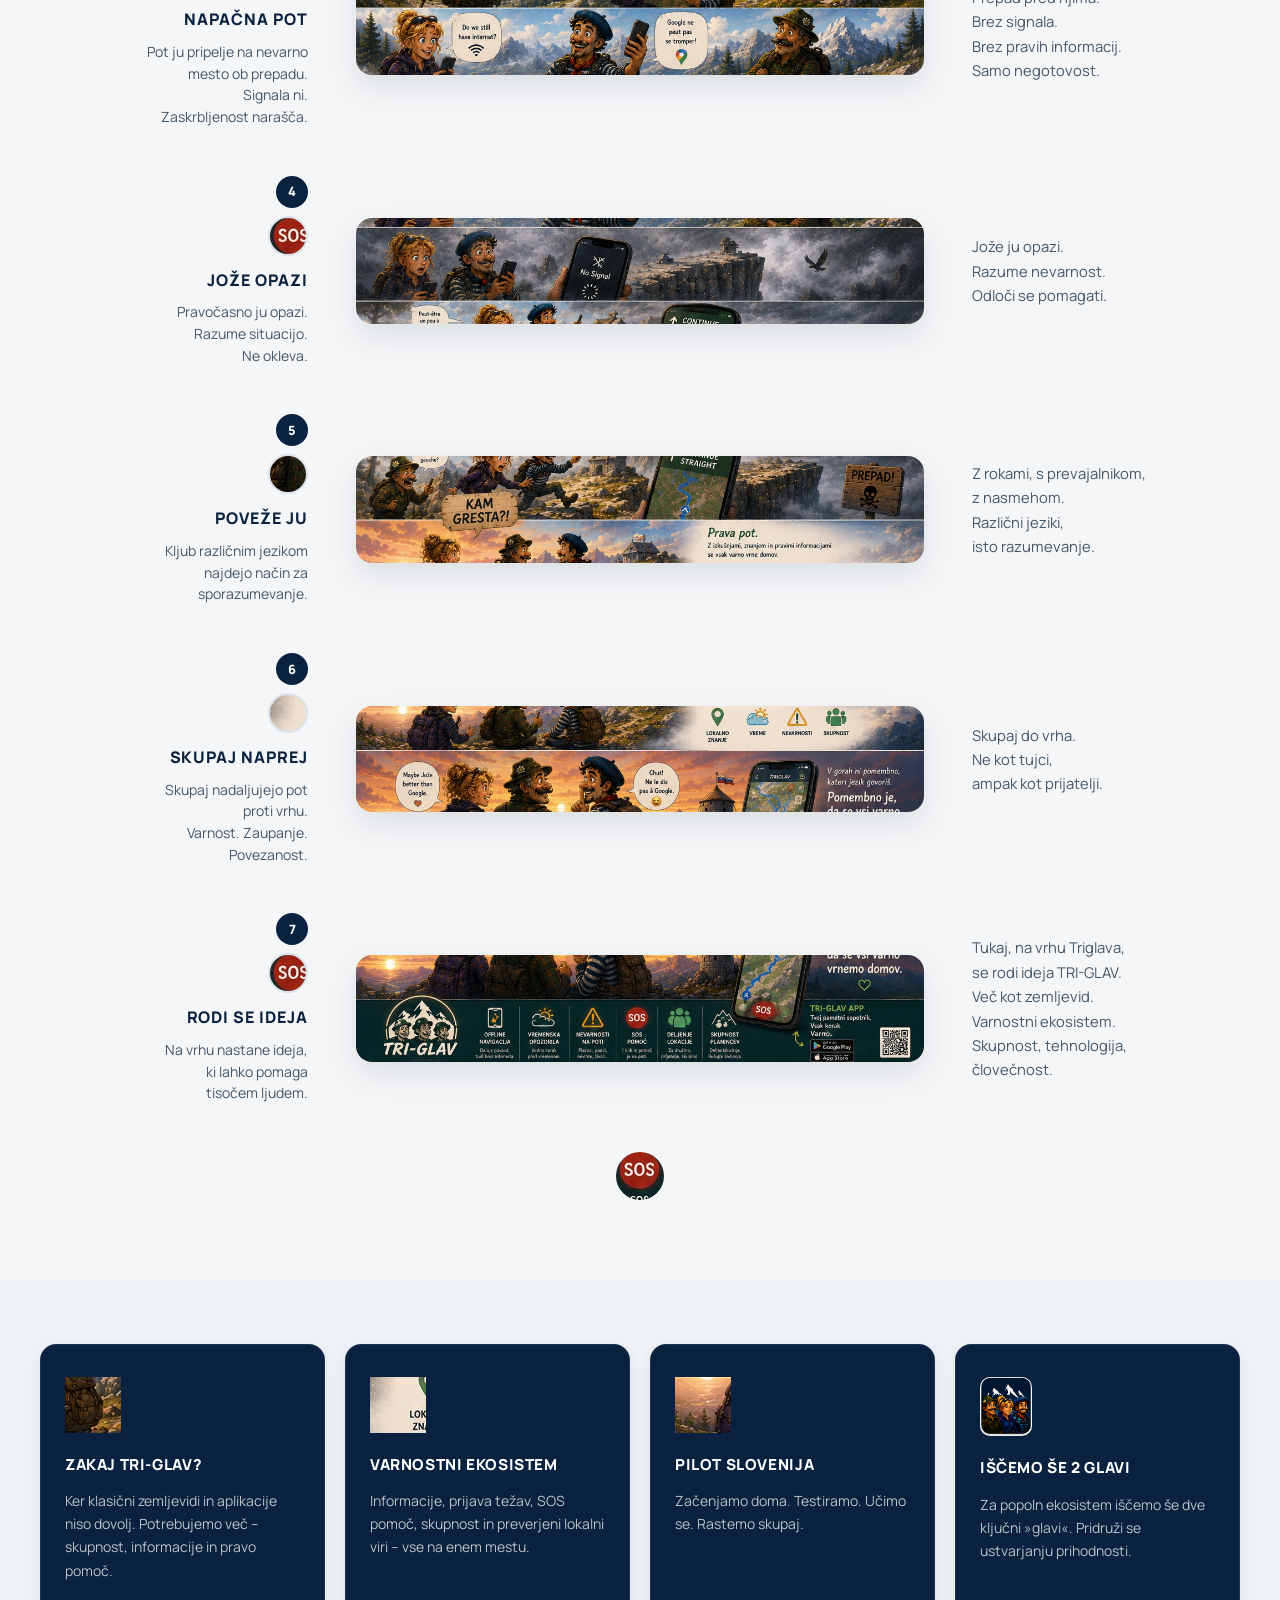
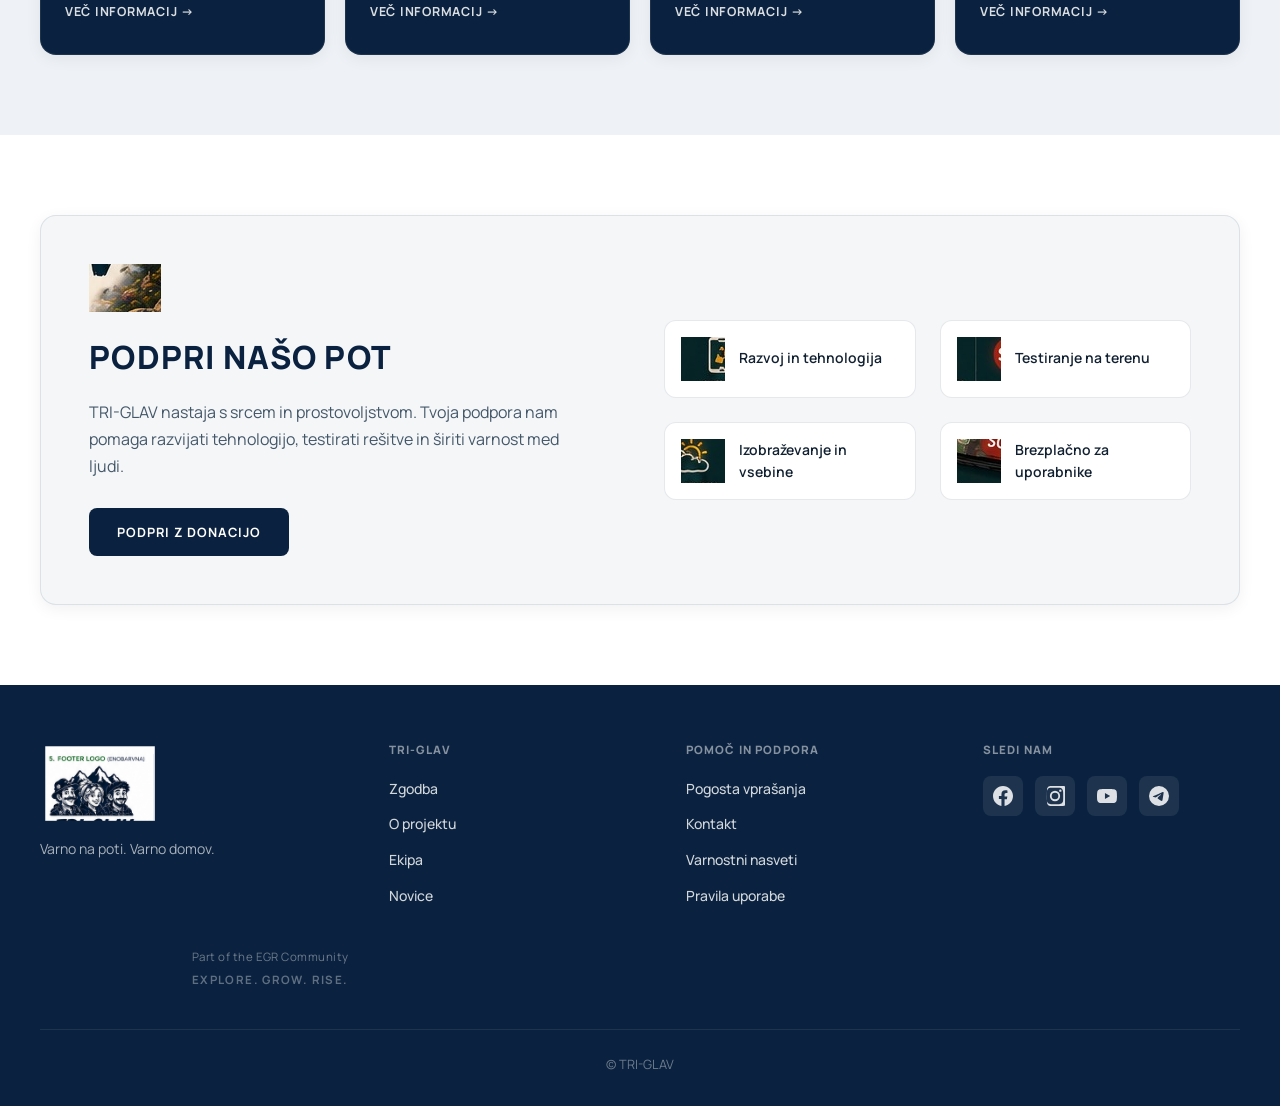
==== commit b7933705: "Prenovi TRI-GLAV landing stran po referenčnem mockupu - Sticky navigacija z enim CTA gumbom PODPRI N" ====
--- a/index.html
+++ b/index.html
@@ -5,8 +5,8 @@
   <meta http-equiv="X-UA-Compatible" content="IE=edge">
   <meta name="viewport" content="width=device-width, initial-scale=1">
   <title>TRI-GLAV | Varno na poti. Varno domov.</title>
-  <meta name="description" content="TRI-GLAV je premium gorski navigator za varnejše poti: offline navigacija, opozorila, vreme, SOS pomoč in lokalno znanje za planince.">
-  <meta name="keywords" content="TRI-GLAV, tri-glav.si, gorski navigator, planinstvo, offline navigacija, vreme, varnost v gorah">
+  <meta name="description" content="TRI-GLAV je premium gorski varnostni ekosistem: skupnost, tehnologija in človečnost za varnejše poti v gorah.">
+  <meta name="keywords" content="TRI-GLAV, tri-glav.si, gorski navigator, planinstvo, varnost v gorah, SOS pomoč, ekosistem">
   <meta name="author" content="TRI-GLAV">
   <meta name="robots" content="index,follow">
   <meta name="theme-color" content="#0a223f">
@@ -15,17 +15,17 @@
   <meta property="og:type" content="website">
   <meta property="og:site_name" content="TRI-GLAV">
   <meta property="og:title" content="TRI-GLAV | Varno na poti. Varno domov.">
-  <meta property="og:description" content="Pametni gorski navigator za varnejše doživetje v gorah, tudi brez signala.">
+  <meta property="og:description" content="Skupnost. Tehnologija. Človečnost. Varnostni ekosistem za planince in obiskovalce gora.">
   <meta property="og:url" content="https://tri-glav.si/">
   <meta property="og:image" content="https://tri-glav.si/assets/bottom-hero.png">
   <meta name="twitter:card" content="summary_large_image">
   <meta name="twitter:title" content="TRI-GLAV | Varno na poti. Varno domov.">
-  <meta name="twitter:description" content="Offline navigacija, opozorila, vreme in SOS pomoč za pametnejši korak v gore.">
+  <meta name="twitter:description" content="Skupnost. Tehnologija. Človečnost. Varnostni ekosistem za planince.">
   <meta name="twitter:image" content="https://tri-glav.si/assets/bottom-hero.png">
   <link rel="icon" href="assets/favicon.png" type="image/png">
   <link rel="preconnect" href="https://fonts.googleapis.com">
   <link rel="preconnect" href="https://fonts.gstatic.com" crossorigin>
-  <link href="https://fonts.googleapis.com/css2?family=Manrope:wght@400;500;700;800&family=Fraunces:opsz,wght@9..144,600;9..144,700&display=swap" rel="stylesheet">
+  <link href="https://fonts.googleapis.com/css2?family=Manrope:wght@400;500;600;700;800&family=Fraunces:opsz,wght@9..144,600;9..144,700&display=swap" rel="stylesheet">
   <link rel="stylesheet" href="styles.css">
 </head>
 <body>
@@ -40,230 +40,293 @@
       <button class="menu-toggle" type="button" aria-expanded="false" aria-controls="site-nav" aria-label="Odpri meni">
         <span></span>
         <span></span>
+        <span></span>
       </button>
 
       <nav class="site-nav" id="site-nav" aria-label="Glavna navigacija">
         <a href="#zgodba">Zgodba</a>
-        <a href="#funkcije">Funkcije</a>
-        <a href="#aplikacija">Aplikacija</a>
-        <a href="#kontakt">Kontakt</a>
+        <a href="#zakaj-tri-glav">Zakaj TRI-GLAV</a>
+        <a href="#ekosistem">Ekosistem</a>
+        <a href="#pilot-slovenija">Pilot Slovenija</a>
+        <a href="#podpora">Podpora</a>
+        <a href="#pridruzi-se">Pridruži se</a>
       </nav>
 
-      <a class="header-cta" href="#kontakt">Pilotni dostop</a>
+      <a class="header-cta" href="#podpora">PODPRI NAŠO POT</a>
     </div>
   </header>
 
   <main id="main">
-    <section class="hero">
+    <section class="hero" aria-labelledby="hero-title">
       <div class="hero-backdrop" aria-hidden="true"></div>
-      <div class="hero-grid">
+      <div class="hero-wave" aria-hidden="true">
+        <svg viewBox="0 0 1440 120" preserveAspectRatio="none" xmlns="http://www.w3.org/2000/svg">
+          <path d="M0,64 C240,120 480,0 720,48 C960,96 1200,24 1440,64 L1440,120 L0,120 Z" fill="#f4f6f8"/>
+        </svg>
+      </div>
+      <div class="hero-inner">
         <div class="hero-copy reveal" data-delay="0">
-          <p class="eyebrow">TRI-GLAV</p>
-          <h1>Varno na poti. Varno domov.</h1>
-          <p class="hero-lead">Pametni gorski navigator, ki združi offline navigacijo, lokalno znanje, vremenska opozorila in SOS pomoč, ko je v gorah pomembna prava informacija.</p>
-          <div class="hero-actions">
-            <a class="btn btn-primary" href="#aplikacija">Prenesi aplikacijo</a>
-            <a class="btn btn-secondary" href="#zgodba">Poglej zgodbo</a>
-          </div>
-          <ul class="hero-points">
-            <li>Offline poti in orientacija brez signala</li>
-            <li>Opozorila za nevarnosti in spremembe razmer</li>
-            <li>Skupnost planincev in lokalno preverjeno znanje</li>
-          </ul>
-        </div>
-
-        <div class="hero-visual reveal" data-delay="140">
-          <div class="hero-logo-card">
-            <img src="assets/logo-main.png" alt="TRI-GLAV znak" width="405" height="418" loading="eager" decoding="async">
-          </div>
-          <div class="hero-story-card">
-            <img src="assets/hero-story.jpg" alt="TRI-GLAV zgodba v gorah" width="1024" height="337" fetchpriority="high">
-            <div class="hero-story-overlay">
-              <strong>Jože. Maria. Pierre.</strong>
-              <span>Trije pogledi na isto pot. En cilj: varna vrnitev.</span>
-            </div>
-          </div>
-        </div>
-      </div>
-    </section>
-
-    <section class="trust-strip reveal" data-delay="40">
-      <div>Offline navigacija</div>
-      <div>Vreme in opozorila</div>
-      <div>SOS pomoč</div>
-      <div>Lokalno znanje</div>
-    </section>
-
-    <section class="section intro" id="zgodba">
-      <div class="section-heading reveal" data-delay="0">
-        <p class="eyebrow">Zgodba TRI-GLAV</p>
-        <h2>Jože pozna pot. Maria ima internet. Pierre ima Google Maps.</h2>
-        <p>V gorah ne zmaga najhitrejša aplikacija, ampak najbolj zanesljiva informacija. TRI-GLAV poveže izkušnje domačinov, aktualne razmere in orodja, ki delujejo tudi brez mobilnega signala.</p>
-      </div>
-
-      <div class="story-showcase reveal" data-delay="40">
-        <div class="story-poster">
-          <img src="assets/story-full.jpg" alt="Celotna TRI-GLAV zgodba z Jožetom, Mario in Pierrom" width="1024" height="1536" loading="lazy" decoding="async">
-        </div>
-        <div class="story-summary">
-          <article>
-            <span>01</span>
-            <h3>Tri pogledi, ena prava odločitev</h3>
-            <p>Jože pozna teren, Maria zaupa internetu, Pierre navigaciji. TRI-GLAV vse tri poglede poveže v bolj zanesljivo planinsko izkušnjo.</p>
-          </article>
-          <article>
-            <span>02</span>
-            <h3>Ko signal odpove, priprava ostane</h3>
-            <p>Offline poti, opozorila in lokalno znanje pomagajo ravno takrat, ko je v gorah najmanj prostora za napačen korak.</p>
-          </article>
-          <article>
-            <span>03</span>
-            <h3>Prava pot vodi varno domov</h3>
-            <p>TRI-GLAV ni le zemljevid. Je premišljen sopotnik za vreme, nevarnosti, skupnost in varnejše odločitve na poti.</p>
-          </article>
-        </div>
-      </div>
-    </section>
-
-    <section class="section statement reveal" data-delay="40">
-      <div class="statement-card">
-        <p class="eyebrow">Zakaj TRI-GLAV</p>
-        <h2>Gore niso ceste.</h2>
-        <p>Prava aplikacija za gore ne kaže le smeri. Razume razmere, teren in trenutek, ko potrebuješ pomoč ali boljšo odločitev.</p>
-      </div>
-    </section>
-
-    <section class="section features" id="funkcije">
-      <div class="section-heading reveal" data-delay="0">
-        <p class="eyebrow">Funkcije</p>
-        <h2>Vse, kar planinec potrebuje pred odhodom in med potjo.</h2>
-        <p>TRI-GLAV je zasnovan za teren, ne samo za zaslon. Vsaka funkcija podpira mirnejšo pripravo in samozavestnejšo odločitev v ključnem trenutku.</p>
-      </div>
-
-      <div class="feature-grid">
-        <article class="feature-card reveal" data-delay="40">
-          <div class="feature-icon">01</div>
-          <h3>Offline navigacija</h3>
-          <p>Zemljevidi in ključne poti ostanejo dosegljivi tudi brez podatkovne povezave.</p>
-        </article>
-        <article class="feature-card reveal" data-delay="80">
-          <div class="feature-icon">02</div>
-          <h3>Vreme v kontekstu poti</h3>
-          <p>Opozorila so vezana na razmere v gorah, ne le na splošno vremensko napoved.</p>
-        </article>
-        <article class="feature-card reveal" data-delay="120">
-          <div class="feature-icon">03</div>
-          <h3>Nevarnosti in zapore</h3>
-          <p>Plazovi, poškodovani odseki, požari in druga opozorila so jasno vidna še pred odhodom.</p>
-        </article>
-        <article class="feature-card reveal" data-delay="160">
-          <div class="feature-icon">04</div>
-          <h3>SOS pomoč</h3>
-          <p>Ko je pomembna hitrost, dostopaš do nujnih informacij in hitrih akcij z manj koraki.</p>
-        </article>
-        <article class="feature-card reveal" data-delay="200">
-          <div class="feature-icon">05</div>
-          <h3>Skupnost planincev</h3>
-          <p>Aktualne informacije s poti pridejo od ljudi, ki so tam danes, ne prejšnjo sezono.</p>
-        </article>
-        <article class="feature-card reveal" data-delay="240">
-          <div class="feature-icon">06</div>
-          <h3>Lokalno znanje</h3>
-          <p>Domače izkušnje dopolnijo digitalne podatke in pomagajo pri boljši presoji na terenu.</p>
-        </article>
-      </div>
-    </section>
-
-    <section class="section app-section" id="aplikacija">
-      <div class="app-shell">
-        <div class="app-copy reveal" data-delay="0">
-          <p class="eyebrow">Aplikacija</p>
-          <h2>Premium orodje za pametnejši korak v gore.</h2>
-          <p>TRI-GLAV nastaja kot mobilni sopotnik za planince, vodnike in obiskovalce gora, ki želijo zanesljivo pripravo, boljši pregled nad razmerami in enostaven dostop do pomoči.</p>
-
-          <div class="store-row">
-            <a class="store-badge google-play" href="#kontakt" aria-label="Prijavi zanimanje za Google Play">
-              <span>Kmalu na voljo</span>
-              <strong>Google Play</strong>
-            </a>
-            <a class="store-badge app-store" href="#kontakt" aria-label="Prijavi zanimanje za App Store">
-              <span>Kmalu na voljo</span>
-              <strong>App Store</strong>
-            </a>
-          </div>
-
-          <div class="app-meta">
-            <div>
-              <strong>Pilotni dostop</strong>
-              <span>Za prve testne uporabnike in partnerje.</span>
-            </div>
-            <div>
-              <strong>QR povezava</strong>
-              <span>Skeniraj in odpri tri-glav.si na telefonu.</span>
-            </div>
-          </div>
-        </div>
-
-        <div class="app-visual reveal" data-delay="120">
-          <div class="phone-frame">
-            <img src="assets/splash-screen.png" alt="TRI-GLAV mobilna aplikacija" width="207" height="359" loading="lazy" decoding="async">
-          </div>
-          <a class="qr-card" href="https://tri-glav.si/" target="_blank" rel="noopener">
-            <img src="assets/qr-placeholder.png" alt="QR za tri-glav.si" width="360" height="360" loading="lazy" decoding="async">
-            <span>Odpri tri-glav.si</span>
+          <p class="hero-brand" id="hero-title">TRI-GLAV</p>
+          <h1 class="hero-slogan">Varno na poti. Varno domov.</h1>
+          <p class="hero-tagline">Skupnost. Tehnologija. Človečnost.</p>
+          <a class="btn btn-hero" href="#zgodba">
+            IZVEJ VEČ
+            <svg class="btn-arrow" width="16" height="16" viewBox="0 0 16 16" aria-hidden="true"><path d="M8 11L3 6h10z" fill="currentColor"/></svg>
           </a>
         </div>
       </div>
     </section>
 
-    <section class="section panorama reveal" data-delay="60">
-      <img src="assets/bottom-hero.png" alt="Pogled na vrhove in Aljažev stolp" width="654" height="204" loading="lazy" decoding="async">
+    <section class="story-section" id="zgodba" aria-labelledby="story-heading">
+      <div class="story-container">
+        <header class="story-header reveal">
+          <h2 id="story-heading" class="story-title">ZGODBA, KI JE POVEZALA TRI SRCA<br>IN RODILA IDEJO TRI-GLAV</h2>
+        </header>
+
+        <div class="story-path-line" aria-hidden="true">
+          <svg class="story-path-svg" viewBox="0 0 4 1400" preserveAspectRatio="none">
+            <line x1="2" y1="0" x2="2" y2="1400" stroke="currentColor" stroke-width="2" stroke-dasharray="6 10"/>
+          </svg>
+        </div>
+
+        <ol class="story-steps">
+          <li class="story-step reveal" data-delay="0">
+            <div class="story-step-left">
+              <span class="story-step-num" aria-hidden="true">1</span>
+              <div class="story-step-icon story-step-icon--joze" aria-hidden="true"></div>
+              <h3 class="story-step-title">JOŽE</h3>
+              <p class="story-step-desc">Lokalni pohodnik.<br>Pozna gore, poti<br>in njihove skrivnosti.</p>
+            </div>
+            <div class="story-step-center">
+              <img src="assets/story-panel-1.jpg" alt="Jože na gorski poti z Julijskimi Alpami v ozadju" width="1024" height="192" loading="lazy" decoding="async">
+            </div>
+            <div class="story-step-right">
+              <p>Jože se odpravi na pot.<br>Gore so njegov dom.<br>Pozna jih.<br>Spoštuje jih.</p>
+            </div>
+          </li>
+
+          <li class="story-step reveal" data-delay="60">
+            <div class="story-step-left">
+              <span class="story-step-num" aria-hidden="true">2</span>
+              <div class="story-step-icon story-step-icon--couple" aria-hidden="true"></div>
+              <h3 class="story-step-title">MARIA IN PIERRE</h3>
+              <p class="story-step-desc">Popotnika iz tujine.<br>Polna navdušenja,<br>a brez poznavanja terena.</p>
+            </div>
+            <div class="story-step-center">
+              <img src="assets/story-panel-2.jpg" alt="Maria in Pierre na gorski poti" width="1024" height="192" loading="lazy" decoding="async">
+            </div>
+            <div class="story-step-right">
+              <p>Maria in Pierre raziskujeta Julijske Alpe.<br>Zaupata običajni navigaciji.<br>A pot ju vodi tja,<br>kamor ne bi smela …</p>
+            </div>
+          </li>
+
+          <li class="story-step reveal" data-delay="60">
+            <div class="story-step-left">
+              <span class="story-step-num" aria-hidden="true">3</span>
+              <div class="story-step-icon story-step-icon--danger" aria-hidden="true"></div>
+              <h3 class="story-step-title">NAPAČNA POT</h3>
+              <p class="story-step-desc">Pot ju pripelje na nevarno<br>mesto ob prepadu.<br>Signala ni.<br>Zaskrbljenost narašča.</p>
+            </div>
+            <div class="story-step-center">
+              <img src="assets/story-panel-4.jpg" alt="Maria in Pierre zgubita pot in signal na nevarnem terenu" width="1024" height="192" loading="lazy" decoding="async">
+            </div>
+            <div class="story-step-right">
+              <p>Zgrešena pot.<br>Prepad pred njima.<br>Brez signala.<br>Brez pravih informacij.<br>Samo negotovost.</p>
+            </div>
+          </li>
+
+          <li class="story-step reveal" data-delay="60">
+            <div class="story-step-left">
+              <span class="story-step-num" aria-hidden="true">4</span>
+              <div class="story-step-icon story-step-icon--eye" aria-hidden="true"></div>
+              <h3 class="story-step-title">JOŽE OPAZI</h3>
+              <p class="story-step-desc">Pravočasno ju opazi.<br>Razume situacijo.<br>Ne okleva.</p>
+            </div>
+            <div class="story-step-center">
+              <img src="assets/story-panel-5.jpg" alt="Jože opazi nevarnost in se odloči pomagati" width="1024" height="192" loading="lazy" decoding="async">
+            </div>
+            <div class="story-step-right">
+              <p>Jože ju opazi.<br>Razume nevarnost.<br>Odloči se pomagati.</p>
+            </div>
+          </li>
+
+          <li class="story-step reveal" data-delay="60">
+            <div class="story-step-left">
+              <span class="story-step-num" aria-hidden="true">5</span>
+              <div class="story-step-icon story-step-icon--connect" aria-hidden="true"></div>
+              <h3 class="story-step-title">POVEŽE JU</h3>
+              <p class="story-step-desc">Kljub različnim jezikom<br>najdejo način za<br>sporazumevanje.</p>
+            </div>
+            <div class="story-step-center">
+              <img src="assets/story-panel-6.jpg" alt="Jože, Maria in Pierre se povežejo kljub jezikovni oviro" width="1024" height="192" loading="lazy" decoding="async">
+            </div>
+            <div class="story-step-right">
+              <p>Z rokami, s prevajalnikom,<br>z nasmehom.<br>Različni jeziki,<br>isto razumevanje.</p>
+            </div>
+          </li>
+
+          <li class="story-step reveal" data-delay="60">
+            <div class="story-step-left">
+              <span class="story-step-num" aria-hidden="true">6</span>
+              <div class="story-step-icon story-step-icon--together" aria-hidden="true"></div>
+              <h3 class="story-step-title">SKUPAJ NAPREJ</h3>
+              <p class="story-step-desc">Skupaj nadaljujejo pot<br>proti vrhu.<br>Varnost. Zaupanje.<br>Povezanost.</p>
+            </div>
+            <div class="story-step-center">
+              <img src="assets/story-panel-7.jpg" alt="Trije sopotniki skupaj nadaljujejo pot proti vrhu" width="1024" height="192" loading="lazy" decoding="async">
+            </div>
+            <div class="story-step-right">
+              <p>Skupaj do vrha.<br>Ne kot tujci,<br>ampak kot prijatelji.</p>
+            </div>
+          </li>
+
+          <li class="story-step reveal" data-delay="60">
+            <div class="story-step-left">
+              <span class="story-step-num" aria-hidden="true">7</span>
+              <div class="story-step-icon story-step-icon--idea" aria-hidden="true"></div>
+              <h3 class="story-step-title">RODI SE IDEJA</h3>
+              <p class="story-step-desc">Na vrhu nastane ideja,<br>ki lahko pomaga<br>tisočem ljudem.</p>
+            </div>
+            <div class="story-step-center">
+              <img src="assets/story-panel-8.jpg" alt="Na vrhu se rodi ideja TRI-GLAV varnostnega ekosistema" width="1024" height="192" loading="lazy" decoding="async">
+            </div>
+            <div class="story-step-right">
+              <p>Tukaj, na vrhu Triglava,<br>se rodi ideja TRI-GLAV.<br>Več kot zemljevid.<br>Varnostni ekosistem.<br>Skupnost, tehnologija,<br>človečnost.</p>
+            </div>
+          </li>
+        </ol>
+
+        <div class="story-finale reveal" aria-hidden="true">
+          <div class="story-finale-sos icon-sprite icon-sos" role="img" aria-label="SOS"></div>
+        </div>
+      </div>
     </section>
 
-    <section class="section contact-section" id="kontakt">
-      <div class="contact-copy reveal" data-delay="0">
-        <p class="eyebrow">Kontakt</p>
-        <h2>Želiš testirati TRI-GLAV ali sodelovati pri pilotu?</h2>
-        <p>Izpolni obrazec in pripravili bomo povratni kontakt. Ker je stran statična, obrazec odpre pripravljeno e-pošto v tvojem privzetem odjemalcu, zato deluje tudi brez strežniškega backend-a.</p>
-        <div class="contact-points">
-          <div>Za planince, društva in turistične partnerje</div>
-          <div>Primerno za objavo neposredno v public_html</div>
-          <div>Preprost prehod na zunanji form servis kasneje</div>
+    <section class="cards-section" aria-label="Informacijske kartice">
+      <div class="cards-grid">
+        <article class="info-card reveal" id="zakaj-tri-glav" data-delay="0">
+          <div class="info-card-icon icon-sprite icon-safety" role="img" aria-label="Varnost"></div>
+          <h3 class="info-card-title">ZAKAJ TRI-GLAV?</h3>
+          <p class="info-card-text">Ker klasični zemljevidi in aplikacije niso dovolj. Potrebujemo več – skupnost, informacije in pravo pomoč.</p>
+          <a class="info-card-link" href="#zakaj-tri-glav">VEČ INFORMACIJ →</a>
+        </article>
+
+        <article class="info-card reveal" id="ekosistem" data-delay="80">
+          <div class="info-card-icon icon-sprite icon-ecosystem" role="img" aria-label="Ekosistem"></div>
+          <h3 class="info-card-title">VARNOSTNI EKOSISTEM</h3>
+          <p class="info-card-text">Informacije, prijava težav, SOS pomoč, skupnost in preverjeni lokalni viri – vse na enem mestu.</p>
+          <a class="info-card-link" href="#ekosistem">VEČ INFORMACIJ →</a>
+        </article>
+
+        <article class="info-card reveal" id="pilot-slovenija" data-delay="160">
+          <div class="info-card-icon icon-sprite icon-pilot" role="img" aria-label="Pilot Slovenija"></div>
+          <h3 class="info-card-title">PILOT SLOVENIJA</h3>
+          <p class="info-card-text">Začenjamo doma. Testiramo. Učimo se. Rastemo skupaj.</p>
+          <a class="info-card-link" href="#pilot-slovenija">VEČ INFORMACIJ →</a>
+        </article>
+
+        <article class="info-card reveal" id="pridruzi-se" data-delay="240">
+          <div class="info-card-icon info-card-icon--app" role="img" aria-label="Ekipa">
+            <img src="assets/app-icon.png" alt="" width="56" height="64" loading="lazy" decoding="async">
+          </div>
+          <h3 class="info-card-title">IŠČEMO ŠE 2 GLAVI</h3>
+          <p class="info-card-text">Za popoln ekosistem iščemo še dve ključni »glavi«. Pridruži se ustvarjanju prihodnosti.</p>
+          <a class="info-card-link" href="mailto:info@tri-glav.si?subject=Pridru%C5%BEitev%20ekipi%20TRI-GLAV">VEČ INFORMACIJ →</a>
+        </article>
+      </div>
+    </section>
+
+    <section class="support-section" id="podpora" aria-labelledby="support-heading">
+      <div class="support-shell">
+        <div class="support-main reveal" data-delay="0">
+          <div class="support-heart icon-sprite icon-heart" role="img" aria-label="Podpora"></div>
+          <h2 id="support-heading" class="support-title">PODPRI NAŠO POT</h2>
+          <p class="support-desc">TRI-GLAV nastaja s srcem in prostovoljstvom. Tvoja podpora nam pomaga razvijati tehnologijo, testirati rešitve in širiti varnost med ljudi.</p>
+          <a class="btn btn-support" href="mailto:info@tri-glav.si?subject=Donacija%20TRI-GLAV">PODPRI Z DONACIJO</a>
         </div>
-      </div>
-
-      <form class="contact-form reveal" data-delay="120" id="contact-form" novalidate>
-        <label>
-          <span>Ime in priimek</span>
-          <input type="text" name="name" placeholder="Tvoje ime" required>
-        </label>
-        <label>
-          <span>E-pošta</span>
-          <input type="email" name="email" placeholder="ime@primer.si" required>
-        </label>
-        <label>
-          <span>Telefon ali organizacija</span>
-          <input type="text" name="context" placeholder="Po želji">
-        </label>
-        <label>
-          <span>Sporočilo</span>
-          <textarea name="message" rows="5" placeholder="Na kratko opiši zanimanje za TRI-GLAV." required></textarea>
-        </label>
-        <button class="btn btn-primary" type="submit">Pošlji zanimanje</button>
-        <p class="form-note" id="form-status" aria-live="polite">Ob oddaji se odpre pripravljen e-mail za info@tri-glav.si.</p>
-      </form>
-    </section>
-
-    <section class="section closing reveal" data-delay="40">
-      <p class="eyebrow">TRI-GLAV</p>
-      <h2>V gorah ni pomembno, kateri jezik govoriš.</h2>
-      <p>Pomembno je, da se vsi varno vrnemo domov.</p>
+
+        <ul class="support-categories reveal" data-delay="120">
+          <li>
+            <div class="support-cat-icon icon-sprite icon-dev" role="img" aria-label="Razvoj"></div>
+            <span>Razvoj in tehnologija</span>
+          </li>
+          <li>
+            <div class="support-cat-icon icon-sprite icon-field" role="img" aria-label="Testiranje"></div>
+            <span>Testiranje na terenu</span>
+          </li>
+          <li>
+            <div class="support-cat-icon icon-sprite icon-edu" role="img" aria-label="Izobraževanje"></div>
+            <span>Izobraževanje in vsebine</span>
+          </li>
+          <li>
+            <div class="support-cat-icon icon-sprite icon-free" role="img" aria-label="Skupnost"></div>
+            <span>Brezplačno za uporabnike</span>
+          </li>
+        </ul>
+      </div>
     </section>
   </main>
 
   <footer class="site-footer">
-    <img src="assets/logo-footer-mono.png" alt="TRI-GLAV" width="274" height="194" loading="lazy" decoding="async">
-    <p>© TRI-GLAV. Pametni gorski navigator za varnejša doživetja.</p>
+    <div class="footer-shell">
+      <div class="footer-brand">
+        <img src="assets/logo-footer-mono.png" alt="TRI-GLAV" width="274" height="194" loading="lazy" decoding="async">
+        <p class="footer-slogan">Varno na poti. Varno domov.</p>
+      </div>
+
+      <nav class="footer-nav" aria-label="TRI-GLAV povezave">
+        <h3 class="footer-nav-title">TRI-GLAV</h3>
+        <ul>
+          <li><a href="#zgodba">Zgodba</a></li>
+          <li><a href="#zakaj-tri-glav">O projektu</a></li>
+          <li><a href="#pridruzi-se">Ekipa</a></li>
+          <li><a href="mailto:info@tri-glav.si?subject=Novice%20TRI-GLAV">Novice</a></li>
+        </ul>
+      </nav>
+
+      <nav class="footer-nav" aria-label="Pomoč in podpora">
+        <h3 class="footer-nav-title">POMOČ IN PODPORA</h3>
+        <ul>
+          <li><a href="#zakaj-tri-glav">Pogosta vprašanja</a></li>
+          <li><a href="mailto:info@tri-glav.si">Kontakt</a></li>
+          <li><a href="#ekosistem">Varnostni nasveti</a></li>
+          <li><a href="mailto:info@tri-glav.si?subject=Pravila%20uporabe">Pravila uporabe</a></li>
+        </ul>
+      </nav>
+
+      <div class="footer-social">
+        <h3 class="footer-nav-title">SLEDI NAM</h3>
+        <ul class="social-links">
+          <li>
+            <a href="https://www.facebook.com/" target="_blank" rel="noopener noreferrer" aria-label="Facebook">
+              <svg width="20" height="20" viewBox="0 0 24 24" aria-hidden="true"><path fill="currentColor" d="M24 12.073C24 5.405 18.627 0 12 0S0 5.405 0 12.073C0 18.1 4.388 23.094 10.125 24v-8.437H7.078v-3.49h3.047V9.845c0-3.025 1.792-4.697 4.533-4.697 1.312 0 2.686.236 2.686.236v2.971h-1.513c-1.491 0-1.956.93-1.956 1.886v2.267h3.328l-.532 3.49h-2.796V24C19.612 23.094 24 18.1 24 12.073z"/></svg>
+            </a>
+          </li>
+          <li>
+            <a href="https://www.instagram.com/" target="_blank" rel="noopener noreferrer" aria-label="Instagram">
+              <svg width="20" height="20" viewBox="0 0 24 24" aria-hidden="true"><path fill="currentColor" d="M12 2.163c3.204 0 3.584.012 4.85.07 1.366.062 2.633.334 3.608 1.308.974.975 1.246 2.242 1.308 3.608.058 1.266.07 1.646.07 4.851s-.012 3.585-.07 4.851c-.062 1.366-.334 2.633-1.308 3.608-.975.974-2.242 1.246-3.608 1.308-1.266.058-1.646.07-4.85.07s-3.585-.012-4.851-.07c-1.366-.062-2.633-.334-3.608-1.308-.974-.975-1.246-2.242-1.308-3.608C2.175 15.749 2.163 15.369 2.163 12s.012-3.585.07-4.851c.062-1.366.334-2.633 1.308-3.608.975-.974 2.242-1.246 3.608-1.308C8.415 2.175 8.796 2.163 12 2.163M12 0C8.741 0 8.333.014 7.053.072 5.775.132 4.602.333 3.635 1.3 2.668 2.267 2.467 3.44 2.407 4.718 2.347 5.998 2.333 6.406 2.333 12c0 5.594.014 6.002.072 7.282.06 1.278.261 2.451 1.228 3.418.967.967 2.14 1.168 3.418 1.228 1.28.058 1.689.072 7.282.072s6.002-.014 7.282-.072c1.278-.06 2.451-.261 3.418-1.228.967-.967 1.168-2.14 1.228-3.418.058-1.28.072-1.689.072-7.282s-.014-6.002-.072-7.282c-.06-1.278-.261-2.451-1.228-3.418-.967-.967-2.14-1.168-3.418-1.228C15.998.014 15.589 0 12 0zm0 5.838a6.162 6.162 0 1 0 0 12.324 6.162 6.162 0 0 0 0-12.324zM12 16a4 4 0 1 1 0-8 4 4 0 0 1 0 8zm6.406-11.845a1.44 1.44 0 1 0 0 2.881 1.44 1.44 0 0 0 0-2.881z"/></svg>
+            </a>
+          </li>
+          <li>
+            <a href="https://www.youtube.com/" target="_blank" rel="noopener noreferrer" aria-label="YouTube">
+              <svg width="20" height="20" viewBox="0 0 24 24" aria-hidden="true"><path fill="currentColor" d="M23.498 6.186a3.016 3.016 0 0 0-2.122-2.136C19.505 3.545 12 3.545 12 3.545s-7.505 0-9.377.505A3.017 3.017 0 0 0 .502 6.186C0 8.07 0 12 0 12s0 3.93.502 5.814a3.016 3.016 0 0 0 2.122 2.136c1.871.505 9.376.505 9.376.505s7.505 0 9.377-.505a3.015 3.015 0 0 0 2.122-2.136C24 15.93 24 12 24 12s0-3.93-.502-5.814zM9.545 15.568V8.432L15.818 12l-6.273 3.568z"/></svg>
+            </a>
+          </li>
+          <li>
+            <a href="https://t.me/" target="_blank" rel="noopener noreferrer" aria-label="Telegram">
+              <svg width="20" height="20" viewBox="0 0 24 24" aria-hidden="true"><path fill="currentColor" d="M11.944 0A12 12 0 0 0 0 12a12 12 0 0 0 12 12 12 12 0 0 0 12-12A12 12 0 0 0 12 0a12 12 0 0 0-.056 0zm4.962 7.224c.1-.002.321.023.465.14a.506.506 0 0 1 .171.325c.016.093.036.306.02.472-.18 1.898-.962 6.502-1.36 8.627-.168.9-.499 1.201-.82 1.23-.696.065-1.225-.46-1.9-.902-1.056-.693-1.653-1.124-2.678-1.8-1.185-.78-.417-1.21.258-1.91.177-.184 3.247-2.977 3.307-3.23.007-.032.014-.15-.056-.212s-.174-.041-.249-.024c-.106.024-1.793 1.14-5.061 3.345-.48.33-.913.49-1.302.48-.428-.008-1.252-.241-1.865-.44-.752-.245-1.349-.374-1.297-.789.027-.216.325-.437.893-.663 3.498-1.524 5.83-2.529 6.998-3.014 3.332-1.386 4.025-1.627 4.476-1.635z"/></svg>
+            </a>
+          </li>
+        </ul>
+      </div>
+
+      <div class="footer-egr">
+        <p class="footer-egr-label">Part of the EGR Community</p>
+        <p class="footer-egr-slogan">EXPLORE. GROW. RISE.</p>
+      </div>
+    </div>
+
+    <p class="footer-copy">© TRI-GLAV</p>
   </footer>
 
   <script src="script.js"></script>
--- a/styles.css
+++ b/styles.css
@@ -2,22 +2,25 @@
   --navy-950: #071426;
   --navy-900: #0a223f;
   --navy-800: #13365c;
-  --green-500: #2ea56d;
-  --green-400: #46c587;
-  --orange-500: #ef8f37;
-  --orange-300: #f8bb7b;
-  --sand-100: #f6f1e7;
-  --mist-100: #eef5f4;
+  --navy-700: #1a4578;
+  --red-accent: #c0392b;
+  --red-sos: #d32f2f;
+  --gray-50: #f4f6f8;
+  --gray-100: #eef1f5;
+  --gray-200: #dde3ea;
+  --gray-400: #8b9aab;
+  --gray-600: #5a6d7d;
+  --white: #ffffff;
   --ink-900: #112031;
   --ink-700: #445769;
-  --line: rgba(12, 40, 72, 0.12);
-  --card: rgba(255, 255, 255, 0.78);
-  --shadow-lg: 0 24px 60px rgba(7, 20, 38, 0.16);
-  --shadow-md: 0 14px 34px rgba(7, 20, 38, 0.12);
-  --radius-xl: 32px;
-  --radius-lg: 24px;
-  --radius-md: 18px;
-  --container: min(1180px, calc(100% - 32px));
+  --line: rgba(12, 40, 72, 0.1);
+  --shadow-sm: 0 4px 16px rgba(7, 20, 38, 0.06);
+  --shadow-md: 0 12px 32px rgba(7, 20, 38, 0.1);
+  --shadow-lg: 0 20px 48px rgba(7, 20, 38, 0.14);
+  --radius-lg: 16px;
+  --radius-md: 12px;
+  --container: min(1200px, calc(100% - 48px));
+  --header-h: 88px;
 }
 
 * {
@@ -29,17 +32,15 @@
 }
 
 body.has-js {
-  scroll-padding-top: 112px;
+  scroll-padding-top: var(--header-h);
 }
 
 body {
   margin: 0;
   font-family: "Manrope", "Segoe UI", sans-serif;
   color: var(--ink-900);
-  background:
-    radial-gradient(circle at top left, rgba(46, 165, 109, 0.16), transparent 24%),
-    radial-gradient(circle at top right, rgba(239, 143, 55, 0.18), transparent 28%),
-    linear-gradient(180deg, #f7fbfc 0%, #eff5f6 36%, #f8f5ef 100%);
+  background: var(--gray-50);
+  line-height: 1.6;
 }
 
 body.menu-open {
@@ -49,10 +50,17 @@
 img {
   display: block;
   max-width: 100%;
+  height: auto;
 }
 
 a {
   color: inherit;
+}
+
+ul, ol {
+  list-style: none;
+  margin: 0;
+  padding: 0;
 }
 
 .skip-link {
@@ -61,752 +69,791 @@
   top: -48px;
   z-index: 100;
   padding: 10px 14px;
-  border-radius: 12px;
+  border-radius: 8px;
   background: var(--navy-900);
-  color: #fff;
+  color: var(--white);
   text-decoration: none;
+  font-weight: 700;
 }
 
 .skip-link:focus {
   top: 12px;
 }
 
+/* ── Header ── */
 .site-header {
-  position: sticky;
+  position: fixed;
   top: 0;
-  z-index: 20;
-  padding: 16px 0 0;
-  transition: padding 0.25s ease;
+  left: 0;
+  right: 0;
+  z-index: 50;
+  padding: 16px 24px;
+  transition: padding 0.3s ease, background 0.3s ease;
 }
 
 .site-header.is-scrolled {
-  padding-top: 8px;
+  padding: 8px 24px;
 }
 
 .header-shell {
-  width: var(--container);
+  max-width: 1200px;
   margin: 0 auto;
   display: grid;
-  grid-template-columns: auto 1fr auto auto;
+  grid-template-columns: auto 1fr auto;
   align-items: center;
-  gap: 18px;
-  padding: 14px 18px;
-  border: 1px solid rgba(255, 255, 255, 0.16);
-  border-radius: 22px;
-  background: rgba(7, 20, 38, 0.76);
-  backdrop-filter: blur(18px);
-  box-shadow: 0 12px 40px rgba(0, 0, 0, 0.2);
-  transition: background-color 0.25s ease, box-shadow 0.25s ease, transform 0.25s ease;
+  gap: 24px;
+  padding: 10px 20px;
+  border-radius: 14px;
+  background: rgba(7, 20, 38, 0.55);
+  backdrop-filter: blur(16px);
+  border: 1px solid rgba(255, 255, 255, 0.1);
+  transition: background 0.3s ease, box-shadow 0.3s ease, padding 0.3s ease;
 }
 
 .site-header.is-scrolled .header-shell {
-  background: rgba(7, 20, 38, 0.9);
-  box-shadow: 0 16px 42px rgba(7, 20, 38, 0.22);
+  background: rgba(7, 20, 38, 0.88);
+  box-shadow: var(--shadow-md);
+  padding: 8px 18px;
 }
 
 .brand img {
-  width: 156px;
+  width: 140px;
   height: auto;
 }
 
 .site-nav {
   justify-self: center;
   display: flex;
-  gap: 22px;
-}
-
-.site-nav a,
-.header-cta,
-.btn,
-.store-badge,
-.contact-points div,
-.hero-points li {
-  transition: transform 0.25s ease, background-color 0.25s ease, border-color 0.25s ease, color 0.25s ease, box-shadow 0.25s ease;
+  flex-wrap: wrap;
+  justify-content: center;
+  gap: 6px 20px;
 }
 
 .site-nav a {
   color: rgba(255, 255, 255, 0.88);
   text-decoration: none;
-  font-weight: 700;
-  font-size: 0.97rem;
+  font-weight: 600;
+  font-size: 0.875rem;
+  letter-spacing: 0.02em;
+  padding: 6px 4px;
+  border-radius: 4px;
+  transition: color 0.2s ease;
 }
 
 .site-nav a:hover,
 .site-nav a:focus-visible {
-  color: #fff;
-}
-
-.header-cta,
+  color: var(--white);
+  outline: 2px solid rgba(255, 255, 255, 0.4);
+  outline-offset: 2px;
+}
+
+.header-cta {
+  display: inline-flex;
+  align-items: center;
+  justify-content: center;
+  min-height: 42px;
+  padding: 0 20px;
+  border-radius: 8px;
+  background: var(--navy-900);
+  border: 1px solid rgba(255, 255, 255, 0.15);
+  color: var(--white);
+  text-decoration: none;
+  font-weight: 800;
+  font-size: 0.78rem;
+  letter-spacing: 0.06em;
+  white-space: nowrap;
+  transition: background 0.2s ease, transform 0.2s ease, box-shadow 0.2s ease;
+}
+
+.header-cta:hover,
+.header-cta:focus-visible {
+  background: var(--navy-800);
+  transform: translateY(-1px);
+  box-shadow: var(--shadow-sm);
+  outline: 2px solid rgba(255, 255, 255, 0.3);
+  outline-offset: 2px;
+}
+
+.menu-toggle {
+  display: none;
+  width: 44px;
+  height: 44px;
+  justify-content: center;
+  align-items: center;
+  gap: 5px;
+  flex-direction: column;
+  border: 1px solid rgba(255, 255, 255, 0.15);
+  border-radius: 10px;
+  background: rgba(255, 255, 255, 0.06);
+  cursor: pointer;
+  padding: 0;
+}
+
+.menu-toggle span {
+  width: 18px;
+  height: 2px;
+  border-radius: 999px;
+  background: var(--white);
+  transition: transform 0.2s ease;
+}
+
+.menu-toggle[aria-expanded="true"] span:nth-child(1) {
+  transform: translateY(7px) rotate(45deg);
+}
+
+.menu-toggle[aria-expanded="true"] span:nth-child(2) {
+  opacity: 0;
+}
+
+.menu-toggle[aria-expanded="true"] span:nth-child(3) {
+  transform: translateY(-7px) rotate(-45deg);
+}
+
+/* ── Hero ── */
+.hero {
+  position: relative;
+  min-height: 92vh;
+  display: flex;
+  align-items: center;
+  overflow: hidden;
+  padding: calc(var(--header-h) + 48px) 24px 120px;
+}
+
+.hero-backdrop {
+  position: absolute;
+  inset: 0;
+  background:
+    linear-gradient(105deg, rgba(7, 20, 38, 0.82) 0%, rgba(7, 20, 38, 0.55) 45%, rgba(10, 34, 63, 0.35) 100%),
+    url("assets/bottom-hero.png") center 30% / cover no-repeat;
+  z-index: 0;
+}
+
+.hero-wave {
+  position: absolute;
+  bottom: -1px;
+  left: 0;
+  right: 0;
+  z-index: 2;
+  line-height: 0;
+}
+
+.hero-wave svg {
+  width: 100%;
+  height: 80px;
+  display: block;
+}
+
+.hero-inner {
+  position: relative;
+  z-index: 1;
+  width: var(--container);
+  margin: 0 auto;
+}
+
+.hero-copy {
+  max-width: 620px;
+  color: var(--white);
+}
+
+.hero-brand {
+  margin: 0 0 12px;
+  font-size: clamp(3rem, 7vw, 5.5rem);
+  font-weight: 800;
+  letter-spacing: 0.04em;
+  line-height: 1;
+  text-transform: uppercase;
+}
+
+.hero-slogan {
+  margin: 0 0 16px;
+  font-family: "Fraunces", Georgia, serif;
+  font-size: clamp(1.5rem, 3.5vw, 2.25rem);
+  font-weight: 600;
+  line-height: 1.2;
+  letter-spacing: -0.01em;
+}
+
+.hero-tagline {
+  margin: 0 0 32px;
+  font-size: clamp(1rem, 2vw, 1.15rem);
+  color: rgba(255, 255, 255, 0.82);
+  font-weight: 500;
+  letter-spacing: 0.04em;
+}
+
 .btn {
   display: inline-flex;
   align-items: center;
   justify-content: center;
+  gap: 8px;
   min-height: 48px;
-  padding: 0 22px;
-  border-radius: 999px;
+  padding: 0 28px;
+  border-radius: 8px;
+  text-decoration: none;
+  font-weight: 700;
+  font-size: 0.875rem;
+  letter-spacing: 0.08em;
+  cursor: pointer;
   border: 1px solid transparent;
-  text-decoration: none;
-  font-weight: 800;
-  cursor: pointer;
-}
-
-.header-cta,
-.btn-primary {
-  background: linear-gradient(135deg, var(--green-500), var(--orange-500));
-  color: #fff;
-  box-shadow: 0 18px 38px rgba(46, 165, 109, 0.26);
-}
-
-.header-cta:hover,
-.btn-primary:hover,
-.btn-primary:focus-visible {
-  transform: translateY(-1px);
-  box-shadow: 0 22px 44px rgba(46, 165, 109, 0.32);
-}
-
-.btn-secondary {
-  color: #fff;
-  border-color: rgba(255, 255, 255, 0.22);
-  background: rgba(255, 255, 255, 0.06);
-  backdrop-filter: blur(10px);
-}
-
-.btn-secondary:hover,
-.btn-secondary:focus-visible {
-  background: rgba(255, 255, 255, 0.12);
-}
-
-.menu-toggle {
-  display: none;
-  width: 50px;
-  height: 50px;
-  justify-content: center;
-  align-items: center;
-  gap: 6px;
-  flex-direction: column;
-  border: 1px solid rgba(255, 255, 255, 0.15);
-  border-radius: 16px;
-  background: rgba(255, 255, 255, 0.06);
-  cursor: pointer;
-}
-
-.menu-toggle span {
-  width: 18px;
-  height: 2px;
-  border-radius: 999px;
-  background: #fff;
-}
-
-.hero {
+  transition: background 0.2s ease, border-color 0.2s ease, transform 0.2s ease;
+}
+
+.btn-hero {
+  color: var(--white);
+  background: transparent;
+  border-color: rgba(255, 255, 255, 0.45);
+}
+
+.btn-hero:hover,
+.btn-hero:focus-visible {
+  background: rgba(255, 255, 255, 0.1);
+  border-color: rgba(255, 255, 255, 0.7);
+  transform: translateY(-2px);
+  outline: none;
+}
+
+.btn-arrow {
+  opacity: 0.8;
+}
+
+/* ── Icon sprites from existing story panels ── */
+.icon-sprite {
+  display: block;
+  background-repeat: no-repeat;
+  flex-shrink: 0;
+}
+
+.icon-sprite-sp7 {
+  background-image: url("assets/story-panel-7.jpg");
+  background-size: 1024px 192px;
+}
+
+.icon-sprite-sp8 {
+  background-image: url("assets/story-panel-8.jpg");
+  background-size: 1024px 192px;
+}
+
+.icon-safety {
+  width: 56px;
+  height: 56px;
+  background-image: url("assets/story-panel-7.jpg");
+  background-size: 1024px 192px;
+  background-position: -412px -12px;
+}
+
+.icon-ecosystem {
+  width: 56px;
+  height: 56px;
+  background-image: url("assets/story-panel-7.jpg");
+  background-size: 1024px 192px;
+  background-position: -592px -12px;
+}
+
+.icon-pilot {
+  width: 56px;
+  height: 56px;
+  background-image: url("assets/story-panel-7.jpg");
+  background-size: 1024px 192px;
+  background-position: -52px -12px;
+}
+
+.icon-heart {
+  width: 72px;
+  height: 48px;
+  background-image: url("assets/story-panel-2.jpg");
+  background-size: 1024px 192px;
+  background-position: -298px -58px;
+}
+
+.icon-dev {
+  width: 44px;
+  height: 44px;
+  background-image: url("assets/story-panel-8.jpg");
+  background-size: 1024px 192px;
+  background-position: -210px -95px;
+}
+
+.icon-field {
+  width: 44px;
+  height: 44px;
+  background-image: url("assets/story-panel-8.jpg");
+  background-size: 1024px 192px;
+  background-position: -450px -95px;
+}
+
+.icon-edu {
+  width: 44px;
+  height: 44px;
+  background-image: url("assets/story-panel-8.jpg");
+  background-size: 1024px 192px;
+  background-position: -330px -95px;
+}
+
+.icon-free {
+  width: 44px;
+  height: 44px;
+  background-image: url("assets/story-panel-8.jpg");
+  background-size: 1024px 192px;
+  background-position: -690px -95px;
+}
+
+.icon-sos {
+  width: 48px;
+  height: 48px;
+  background-image: url("assets/story-panel-8.jpg");
+  background-size: 1024px 192px;
+  background-position: -483px -95px;
+}
+
+/* Story step mini-icons from story-panel-7 */
+.story-step-icon {
+  width: 40px;
+  height: 40px;
+  border-radius: 50%;
+  background-image: url("assets/story-panel-7.jpg");
+  background-repeat: no-repeat;
+  background-size: 1024px 192px;
+  margin-bottom: 12px;
+  border: 2px solid var(--gray-200);
+}
+
+.story-step-icon--joze { background-position: -52px -12px; }
+.story-step-icon--couple { background-position: -592px -12px; }
+.story-step-icon--danger { background-position: -412px -12px; }
+.story-step-icon--eye { background-position: -483px -95px; background-image: url("assets/story-panel-8.jpg"); background-size: 1024px 192px; }
+.story-step-icon--connect { background-position: -232px -12px; }
+.story-step-icon--together { background-position: -592px -12px; }
+.story-step-icon--idea { background-position: -483px -95px; background-image: url("assets/story-panel-8.jpg"); background-size: 1024px 192px; }
+
+/* ── Story section ── */
+.story-section {
   position: relative;
-  margin-top: -94px;
-  padding: 160px 0 96px;
-  overflow: hidden;
-}
-
-.hero-backdrop {
-  position: absolute;
-  inset: 0;
-  background:
-    linear-gradient(115deg, rgba(7, 20, 38, 0.94) 12%, rgba(7, 20, 38, 0.7) 46%, rgba(10, 34, 63, 0.35) 100%),
-    radial-gradient(circle at right top, rgba(239, 143, 55, 0.22), transparent 36%),
-    url("assets/hero-story.jpg") center/cover no-repeat;
-  transform: scale(1.05);
-}
-
-.hero::after {
-  content: "";
-  position: absolute;
-  inset: auto 0 0;
-  height: 160px;
-  background: linear-gradient(180deg, rgba(239, 245, 246, 0) 0%, rgba(239, 245, 246, 0.92) 100%);
-}
-
-.hero-grid,
-.section,
-.trust-strip,
-.site-footer {
+  background: var(--gray-50);
+  padding: 64px 0 80px;
+}
+
+.story-container {
   width: var(--container);
   margin: 0 auto;
   position: relative;
-  z-index: 1;
-}
-
-.hero-grid {
-  display: grid;
-  grid-template-columns: minmax(0, 1.1fr) minmax(300px, 0.9fr);
-  gap: 42px;
-  align-items: center;
-}
-
-.hero-copy {
-  color: #fff;
-}
-
-.eyebrow {
-  margin: 0 0 16px;
-  color: var(--green-400);
-  font-size: 0.82rem;
-  font-weight: 800;
-  letter-spacing: 0.18em;
-  text-transform: uppercase;
-}
-
-h1,
-h2,
-h3 {
+}
+
+.story-header {
+  text-align: center;
+  margin-bottom: 56px;
+}
+
+.story-title {
   margin: 0;
   font-family: "Fraunces", Georgia, serif;
+  font-size: clamp(1.5rem, 3.2vw, 2.25rem);
   font-weight: 700;
-  letter-spacing: -0.02em;
-}
-
-h1 {
-  max-width: 10ch;
-  font-size: clamp(3.4rem, 8vw, 6.2rem);
-  line-height: 0.94;
-}
-
-h2 {
-  font-size: clamp(2.2rem, 5.2vw, 4.3rem);
-  line-height: 0.98;
-}
-
-h3 {
-  font-size: clamp(1.55rem, 2.8vw, 2.15rem);
-  line-height: 1.02;
-}
-
-.hero-lead,
-.section-heading p,
-.story-card p,
-.feature-card p,
-.statement-card p,
-.app-copy p,
-.contact-copy p,
-.closing p,
-.site-footer p,
-.form-note,
-.hero-story-overlay span,
-.app-meta span {
-  color: rgba(255, 255, 255, 0.88);
-}
-
-.hero-lead {
-  max-width: 640px;
-  margin: 22px 0 0;
-  font-size: clamp(1.05rem, 2vw, 1.3rem);
-  line-height: 1.7;
-}
-
-.hero-actions {
+  line-height: 1.25;
+  letter-spacing: 0.02em;
+  color: var(--navy-900);
+  text-transform: uppercase;
+}
+
+.story-path-line {
+  position: absolute;
+  left: 50%;
+  top: 180px;
+  bottom: 120px;
+  width: 4px;
+  transform: translateX(-50%);
+  color: var(--gray-400);
+  opacity: 0;
+  transition: opacity 0.8s ease;
+  pointer-events: none;
+  z-index: 0;
+}
+
+.story-path-line.is-visible {
+  opacity: 1;
+}
+
+.story-path-svg {
+  width: 100%;
+  height: 100%;
+}
+
+.story-steps {
   display: flex;
-  flex-wrap: wrap;
-  gap: 14px;
-  margin-top: 28px;
-}
-
-.hero-points {
+  flex-direction: column;
+  gap: 48px;
+  position: relative;
+  z-index: 1;
+}
+
+.story-step {
   display: grid;
-  gap: 10px;
-  padding: 0;
-  margin: 28px 0 0;
-  list-style: none;
-}
-
-.hero-points li {
-  width: fit-content;
-  max-width: 100%;
-  padding: 12px 16px;
-  border: 1px solid rgba(255, 255, 255, 0.14);
-  border-radius: 999px;
-  background: rgba(255, 255, 255, 0.08);
-  font-size: 0.96rem;
-}
-
-.hero-visual {
-  display: grid;
-  gap: 18px;
-}
-
-.hero-logo-card,
-.hero-story-card,
-.story-card,
-.feature-card,
-.statement-card,
-.app-shell,
-.contact-section,
-.panorama,
-.trust-strip,
-.qr-card,
-.phone-frame {
-  border: 1px solid var(--line);
-  border-radius: var(--radius-xl);
-  box-shadow: var(--shadow-lg);
-}
-
-.hero-logo-card {
-  width: min(320px, 78%);
+  grid-template-columns: minmax(0, 1fr) minmax(0, 2fr) minmax(0, 1fr);
+  gap: 32px;
+  align-items: center;
+}
+
+.story-step-left {
+  text-align: right;
+  padding-right: 16px;
+}
+
+.story-step-num {
+  display: inline-flex;
+  align-items: center;
+  justify-content: center;
+  width: 32px;
+  height: 32px;
+  margin-bottom: 8px;
   margin-left: auto;
-  padding: 24px;
-  background: linear-gradient(180deg, rgba(255, 255, 255, 0.14), rgba(255, 255, 255, 0.06));
-  backdrop-filter: blur(14px);
-}
-
-.hero-logo-card img {
+  border-radius: 50%;
+  background: var(--navy-900);
+  color: var(--white);
+  font-size: 0.8rem;
+  font-weight: 800;
+}
+
+.story-step-left .story-step-icon {
+  margin-left: auto;
+  margin-right: 0;
+}
+
+.story-step-title {
+  margin: 0 0 8px;
+  font-size: 1rem;
+  font-weight: 800;
+  letter-spacing: 0.06em;
+  color: var(--navy-900);
+}
+
+.story-step-desc {
+  margin: 0;
+  font-size: 0.875rem;
+  line-height: 1.55;
+  color: var(--ink-700);
+}
+
+.story-step-center {
+  position: relative;
+  border-radius: var(--radius-lg);
+  overflow: hidden;
+  box-shadow: var(--shadow-md);
+  background: var(--white);
+}
+
+.story-step-center img {
   width: 100%;
-  height: auto;
-}
-
-.hero-story-card {
-  position: relative;
-  overflow: hidden;
-  background: rgba(255, 255, 255, 0.08);
-}
-
-.hero-story-card img {
-  width: 100%;
-  aspect-ratio: 1024 / 337;
+  aspect-ratio: 1024 / 192;
   object-fit: cover;
-}
-
-.hero-story-overlay {
-  position: absolute;
-  inset: auto 18px 18px;
-  display: grid;
-  gap: 4px;
-  padding: 14px 16px;
-  border-radius: 18px;
-  background: rgba(7, 20, 38, 0.7);
-  backdrop-filter: blur(12px);
-}
-
-.hero-story-overlay strong,
-.app-meta strong {
-  color: #fff;
-  font-size: 1rem;
-}
-
-.trust-strip {
+  object-position: center;
+}
+
+.story-step-right {
+  padding-left: 16px;
+}
+
+.story-step-right p {
+  margin: 0;
+  font-size: 0.925rem;
+  line-height: 1.65;
+  color: var(--ink-700);
+}
+
+.story-finale {
+  display: flex;
+  justify-content: center;
+  margin-top: 48px;
+  opacity: 0.55;
+}
+
+.story-finale-sos {
+  border-radius: 50%;
+}
+
+/* ── Info cards ── */
+.cards-section {
+  padding: 64px 24px 80px;
+  background: var(--gray-100);
+}
+
+.cards-grid {
   display: grid;
   grid-template-columns: repeat(4, 1fr);
-  gap: 16px;
-  padding: 16px 22px;
-  margin-top: -30px;
-  background: rgba(255, 255, 255, 0.74);
-  backdrop-filter: blur(12px);
-}
-
-.trust-strip div {
-  text-align: center;
+  gap: 20px;
+  max-width: 1200px;
+  margin: 0 auto;
+}
+
+.info-card {
+  display: flex;
+  flex-direction: column;
+  padding: 32px 24px;
+  background: var(--navy-900);
+  border: 1px solid rgba(255, 255, 255, 0.08);
+  border-radius: var(--radius-lg);
+  box-shadow: var(--shadow-sm);
+  color: var(--white);
+  min-height: 280px;
+  transition: transform 0.25s ease, box-shadow 0.25s ease;
+}
+
+.info-card:hover {
+  transform: translateY(-4px);
+  box-shadow: var(--shadow-lg);
+}
+
+.info-card-icon {
+  margin-bottom: 20px;
+}
+
+.info-card-icon--app img {
+  width: 52px;
+  height: auto;
+  border-radius: 10px;
+}
+
+.info-card-title {
+  margin: 0 0 12px;
+  font-size: 0.95rem;
   font-weight: 800;
+  letter-spacing: 0.04em;
+}
+
+.info-card-text {
+  margin: 0 0 auto;
+  padding-bottom: 20px;
+  font-size: 0.875rem;
+  line-height: 1.65;
+  color: rgba(255, 255, 255, 0.72);
+  flex: 1;
+}
+
+.info-card-link {
+  font-size: 0.78rem;
+  font-weight: 700;
+  letter-spacing: 0.06em;
+  color: rgba(255, 255, 255, 0.85);
+  text-decoration: none;
+  transition: color 0.2s ease;
+}
+
+.info-card-link:hover,
+.info-card-link:focus-visible {
+  color: var(--white);
+  outline: 2px solid rgba(255, 255, 255, 0.3);
+  outline-offset: 2px;
+}
+
+/* ── Support section ── */
+.support-section {
+  padding: 80px 24px;
+  background: var(--white);
+}
+
+.support-shell {
+  display: grid;
+  grid-template-columns: 1fr 1fr;
+  gap: 48px;
+  align-items: center;
+  max-width: 1200px;
+  margin: 0 auto;
+  padding: 48px;
+  background: var(--gray-50);
+  border-radius: var(--radius-lg);
+  box-shadow: var(--shadow-sm);
+  border: 1px solid var(--line);
+}
+
+.support-heart {
+  margin-bottom: 20px;
+}
+
+.support-title {
+  margin: 0 0 16px;
+  font-size: clamp(1.5rem, 3vw, 2rem);
+  font-weight: 800;
+  letter-spacing: 0.04em;
   color: var(--navy-900);
 }
 
-.section {
-  padding: 92px 0 0;
-}
-
-#zgodba,
-#funkcije,
-#aplikacija,
-#kontakt,
-#home {
-  scroll-margin-top: 118px;
-}
-
-.section-heading {
-  max-width: 760px;
-}
-
-.section-heading p,
-.story-card p,
-.feature-card p,
-.statement-card p,
-.app-copy p,
-.contact-copy p,
-.contact-points div,
-.contact-form span,
-.form-note,
-.closing p {
+.support-desc {
+  margin: 0 0 28px;
+  font-size: 1rem;
+  line-height: 1.7;
   color: var(--ink-700);
-}
-
-.section-heading p {
-  margin: 18px 0 0;
-  font-size: 1.08rem;
-  line-height: 1.8;
-}
-
-.intro .section-heading {
-  margin: 0 auto;
-  text-align: center;
-  padding: 36px;
-  border: 1px solid rgba(12, 40, 72, 0.1);
-  border-radius: 30px;
-  background:
-    linear-gradient(180deg, rgba(255, 255, 255, 0.74), rgba(255, 255, 255, 0.92)),
-    radial-gradient(circle at top left, rgba(46, 165, 109, 0.12), transparent 36%);
+  max-width: 480px;
+}
+
+.btn-support {
+  background: var(--navy-900);
+  color: var(--white);
+  border: none;
+  font-size: 0.8rem;
+  letter-spacing: 0.08em;
+}
+
+.btn-support:hover,
+.btn-support:focus-visible {
+  background: var(--navy-800);
+  transform: translateY(-2px);
   box-shadow: var(--shadow-md);
-}
-
-.story-showcase {
+  outline: 2px solid var(--navy-700);
+  outline-offset: 2px;
+}
+
+.support-categories {
   display: grid;
-  grid-template-columns: minmax(0, 1.1fr) minmax(280px, 0.65fr);
+  grid-template-columns: 1fr 1fr;
   gap: 24px;
-  align-items: stretch;
-  margin-top: 34px;
-}
-
-.story-poster,
-.story-summary {
+}
+
+.support-categories li {
+  display: flex;
+  align-items: center;
+  gap: 14px;
+  padding: 16px;
+  background: var(--white);
+  border-radius: var(--radius-md);
   border: 1px solid var(--line);
-  border-radius: 32px;
-  box-shadow: var(--shadow-lg);
-}
-
-.story-poster {
-  overflow: hidden;
-  background: rgba(255, 255, 255, 0.72);
-}
-
-.story-poster img {
-  width: 100%;
-  height: 100%;
-  object-fit: cover;
-}
-
-.story-summary {
+  font-size: 0.875rem;
+  font-weight: 600;
+  color: var(--ink-900);
+}
+
+.support-cat-icon {
+  flex-shrink: 0;
+}
+
+/* ── Footer ── */
+.site-footer {
+  background: var(--navy-900);
+  color: rgba(255, 255, 255, 0.85);
+  padding: 56px 24px 32px;
+}
+
+.footer-shell {
   display: grid;
-  gap: 16px;
-  padding: 24px;
-  background:
-    linear-gradient(180deg, rgba(255, 255, 255, 0.82), rgba(255, 255, 255, 0.96)),
-    radial-gradient(circle at top left, rgba(46, 165, 109, 0.12), transparent 36%);
-  backdrop-filter: blur(10px);
-}
-
-.story-summary article {
-  position: relative;
-  padding: 18px 18px 18px 20px;
-  border: 1px solid rgba(12, 40, 72, 0.08);
-  border-radius: 24px;
-  background: rgba(255, 255, 255, 0.7);
-}
-
-.story-summary article::before {
-  content: "";
-  position: absolute;
-  left: 0;
-  top: 20px;
-  bottom: 20px;
-  width: 4px;
-  border-radius: 999px;
-  background: linear-gradient(180deg, var(--green-500), var(--orange-500));
-}
-
-.story-summary span {
-  display: inline-flex;
-  margin-bottom: 10px;
-  color: var(--green-500);
+  grid-template-columns: 1.2fr 1fr 1fr 1fr;
+  gap: 40px;
+  max-width: 1200px;
+  margin: 0 auto 40px;
+  align-items: start;
+}
+
+.footer-brand img {
+  width: 120px;
+  height: auto;
+  margin-bottom: 12px;
+}
+
+.footer-slogan {
+  margin: 0;
+  font-size: 0.875rem;
+  color: rgba(255, 255, 255, 0.65);
+  line-height: 1.5;
+}
+
+.footer-nav-title {
+  margin: 0 0 16px;
+  font-size: 0.72rem;
   font-weight: 800;
-  font-size: 0.86rem;
-  letter-spacing: 0.16em;
-}
-
-.story-summary h3 {
-  margin-bottom: 10px;
-}
-
-.story-summary p,
-.feature-card p,
-.statement-card p,
-.app-copy p,
-.contact-copy p,
-.form-note,
-.closing p {
-  margin: 0;
-  font-size: 1rem;
-  line-height: 1.8;
-}
-
-.statement-card {
-  padding: 42px;
-  text-align: center;
-  color: #fff;
-  background:
-    radial-gradient(circle at top, rgba(239, 143, 55, 0.3), transparent 32%),
-    linear-gradient(135deg, var(--navy-950), var(--navy-900) 62%, #17395d);
-}
-
-.statement-card p,
-.closing p {
-  max-width: 700px;
-  margin: 16px auto 0;
-}
-
-.feature-grid {
-  display: grid;
-  grid-template-columns: repeat(3, minmax(0, 1fr));
-  gap: 18px;
-  margin-top: 32px;
-}
-
-.feature-card {
-  padding: 28px;
-  background: rgba(255, 255, 255, 0.82);
-  backdrop-filter: blur(10px);
-}
-
-.feature-icon {
-  display: inline-flex;
-  width: 56px;
-  height: 56px;
+  letter-spacing: 0.1em;
+  color: rgba(255, 255, 255, 0.5);
+}
+
+.footer-nav ul {
+  display: flex;
+  flex-direction: column;
+  gap: 10px;
+}
+
+.footer-nav a {
+  color: rgba(255, 255, 255, 0.82);
+  text-decoration: none;
+  font-size: 0.875rem;
+  font-weight: 500;
+  transition: color 0.2s ease;
+}
+
+.footer-nav a:hover,
+.footer-nav a:focus-visible {
+  color: var(--white);
+  outline: 2px solid rgba(255, 255, 255, 0.25);
+  outline-offset: 2px;
+}
+
+.social-links {
+  display: flex;
+  gap: 12px;
+}
+
+.social-links a {
+  display: flex;
   align-items: center;
   justify-content: center;
-  margin-bottom: 18px;
-  border-radius: 18px;
-  background: linear-gradient(135deg, rgba(46, 165, 109, 0.16), rgba(239, 143, 55, 0.22));
-  color: var(--navy-900);
-  font-weight: 800;
-}
-
-.feature-card h3 {
-  margin-bottom: 10px;
-}
-
-.app-shell {
-  display: grid;
-  grid-template-columns: minmax(0, 1fr) minmax(300px, 0.95fr);
-  gap: 28px;
-  padding: 28px;
-  background:
-    linear-gradient(180deg, rgba(10, 34, 63, 0.98), rgba(12, 41, 73, 0.94)),
-    radial-gradient(circle at top right, rgba(239, 143, 55, 0.14), transparent 35%);
-}
-
-.app-copy {
-  padding: 12px 6px;
-}
-
-.app-copy .eyebrow,
-.closing .eyebrow {
-  color: var(--orange-300);
-}
-
-.app-copy h2,
-.app-copy p,
-.contact-section h2 {
-  color: #fff;
-}
-
-.store-row {
-  display: flex;
-  flex-wrap: wrap;
-  gap: 14px;
-  margin-top: 24px;
-}
-
-.store-badge {
-  min-width: 190px;
-  padding: 16px 18px;
-  border-radius: 22px;
-  border: 1px solid rgba(255, 255, 255, 0.12);
+  width: 40px;
+  height: 40px;
+  border-radius: 8px;
   background: rgba(255, 255, 255, 0.08);
-  text-decoration: none;
-  color: #fff;
-}
-
-.store-badge span,
-.store-badge strong {
-  display: block;
-}
-
-.store-badge span {
-  margin-bottom: 6px;
-  color: rgba(255, 255, 255, 0.7);
+  color: rgba(255, 255, 255, 0.85);
+  transition: background 0.2s ease, color 0.2s ease;
+}
+
+.social-links a:hover,
+.social-links a:focus-visible {
+  background: rgba(255, 255, 255, 0.15);
+  color: var(--white);
+  outline: 2px solid rgba(255, 255, 255, 0.25);
+  outline-offset: 2px;
+}
+
+.footer-egr {
+  text-align: right;
+  align-self: end;
+}
+
+.footer-egr-label {
+  margin: 0 0 4px;
+  font-size: 0.72rem;
+  color: rgba(255, 255, 255, 0.4);
+  letter-spacing: 0.04em;
+}
+
+.footer-egr-slogan {
+  margin: 0;
+  font-size: 0.72rem;
+  font-weight: 700;
+  letter-spacing: 0.12em;
+  color: rgba(255, 255, 255, 0.35);
+}
+
+.footer-copy {
+  max-width: 1200px;
+  margin: 0 auto;
+  padding-top: 24px;
+  border-top: 1px solid rgba(255, 255, 255, 0.08);
+  text-align: center;
   font-size: 0.8rem;
-  text-transform: uppercase;
-  letter-spacing: 0.12em;
-}
-
-.store-badge strong {
-  font-size: 1.15rem;
-}
-
-.store-badge:hover,
-.store-badge:focus-visible {
-  transform: translateY(-2px);
-  background: rgba(255, 255, 255, 0.12);
-}
-
-.app-meta {
-  display: grid;
-  grid-template-columns: repeat(2, minmax(0, 1fr));
-  gap: 14px;
-  margin-top: 24px;
-}
-
-.app-meta div {
-  padding: 16px 18px;
-  border-radius: 20px;
-  background: rgba(255, 255, 255, 0.06);
-}
-
-.app-visual {
-  display: grid;
-  grid-template-columns: 1fr auto;
-  gap: 16px;
-  align-items: end;
-}
-
-.phone-frame {
-  width: fit-content;
-  margin-left: auto;
-  padding: 14px;
-  background: rgba(255, 255, 255, 0.1);
-}
-
-.phone-frame img {
-  width: min(220px, 100%);
-  height: auto;
-  border-radius: 24px;
-}
-
-.qr-card {
-  display: grid;
-  gap: 10px;
-  width: 170px;
-  padding: 14px;
-  align-self: center;
-  background: rgba(255, 255, 255, 0.92);
-  text-decoration: none;
-  color: var(--navy-900);
-}
-
-.qr-card img {
-  border-radius: 16px;
-}
-
-.qr-card span {
-  font-size: 0.92rem;
-  font-weight: 800;
-  text-align: center;
-}
-
-.panorama {
-  overflow: hidden;
-}
-
-.panorama img {
-  width: 100%;
-  aspect-ratio: 654 / 204;
-  object-fit: cover;
-}
-
-.contact-section {
-  display: grid;
-  grid-template-columns: minmax(0, 0.95fr) minmax(0, 1.05fr);
-  gap: 26px;
-  padding: 28px;
-  background:
-    linear-gradient(180deg, rgba(9, 27, 49, 0.98), rgba(9, 27, 49, 0.92)),
-    radial-gradient(circle at bottom left, rgba(46, 165, 109, 0.2), transparent 32%);
-}
-
-.contact-copy {
-  padding: 10px 6px;
-}
-
-.contact-points {
-  display: grid;
-  gap: 12px;
-  margin-top: 24px;
-}
-
-.contact-points div {
-  width: fit-content;
-  max-width: 100%;
-  padding: 12px 16px;
-  border-radius: 999px;
-  background: rgba(255, 255, 255, 0.08);
-  color: rgba(255, 255, 255, 0.84);
-}
-
-.contact-form {
-  display: grid;
-  gap: 14px;
-  padding: 22px;
-  border-radius: 26px;
-  background: rgba(255, 255, 255, 0.94);
-}
-
-.contact-form label {
-  display: grid;
-  gap: 8px;
-}
-
-.contact-form span {
-  font-size: 0.95rem;
-  font-weight: 700;
-}
-
-.contact-form input,
-.contact-form textarea {
-  width: 100%;
-  padding: 14px 16px;
-  border: 1px solid rgba(17, 32, 49, 0.14);
-  border-radius: 16px;
-  background: #fff;
-  font: inherit;
-  color: var(--ink-900);
-}
-
-.contact-form input:focus,
-.contact-form textarea:focus {
-  outline: 2px solid rgba(46, 165, 109, 0.22);
-  border-color: rgba(46, 165, 109, 0.4);
-}
-
-.form-note {
-  font-size: 0.92rem;
-}
-
-.form-note.is-error {
-  color: #c64d26;
-}
-
-.form-note.is-success {
-  color: var(--green-500);
-}
-
-.closing {
-  text-align: center;
-  padding-bottom: 88px;
-}
-
-.site-footer {
-  padding: 0 0 42px;
-  text-align: center;
-}
-
-.site-footer img {
-  width: 136px;
-  height: auto;
-  margin: 0 auto 10px;
-}
-
-.site-footer p {
-  margin: 0;
-  color: var(--ink-700);
-}
-
+  color: rgba(255, 255, 255, 0.4);
+}
+
+/* ── Scroll anchors ── */
+#home,
+#zgodba,
+#zakaj-tri-glav,
+#ekosistem,
+#pilot-slovenija,
+#pridruzi-se,
+#podpora {
+  scroll-margin-top: calc(var(--header-h) + 16px);
+}
+
+/* ── Reveal animations ── */
 .reveal {
   opacity: 0;
   transform: translateY(28px);
   transition:
-    opacity 0.8s ease,
-    transform 0.8s ease;
+    opacity 0.65s ease,
+    transform 0.65s ease;
   transition-delay: var(--delay, 0ms);
 }
 
@@ -815,33 +862,30 @@
   transform: translateY(0);
 }
 
-@media (max-width: 1080px) {
-  .hero-grid,
-  .app-shell,
-  .contact-section {
-    grid-template-columns: 1fr;
-  }
-
-  .hero-logo-card {
-    width: min(280px, 72%);
-  }
-
-  .app-visual {
-    grid-template-columns: 1fr auto;
-  }
-
-  .phone-frame {
-    margin-left: 0;
-  }
-
-  .feature-grid {
-    grid-template-columns: repeat(2, minmax(0, 1fr));
+/* ── Responsive: tablet ── */
+@media (max-width: 1024px) {
+  .cards-grid {
+    grid-template-columns: repeat(2, 1fr);
+  }
+
+  .footer-shell {
+    grid-template-columns: 1fr 1fr;
+    gap: 32px;
+  }
+
+  .footer-egr {
+    grid-column: 1 / -1;
+    text-align: left;
+  }
+
+  .story-step {
+    gap: 24px;
   }
 }
 
 @media (max-width: 860px) {
-  .site-header {
-    padding-top: 10px;
+  :root {
+    --header-h: 72px;
   }
 
   .header-shell {
@@ -850,8 +894,7 @@
       "brand toggle"
       "nav nav"
       "cta cta";
-    gap: 14px;
-    align-items: center;
+    gap: 12px;
   }
 
   .brand {
@@ -868,17 +911,18 @@
     grid-area: nav;
     display: none;
     flex-direction: column;
-    align-items: flex-start;
-    gap: 12px;
-    padding-top: 4px;
+    align-items: stretch;
+    gap: 4px;
+    padding-top: 8px;
   }
 
   .site-nav.is-open {
     display: flex;
   }
 
-  body.menu-open {
-    overflow: hidden;
+  .site-nav a {
+    padding: 10px 8px;
+    font-size: 0.95rem;
   }
 
   .header-cta {
@@ -887,130 +931,111 @@
   }
 
   .hero {
-    margin-top: -122px;
-    padding-top: 180px;
-  }
-
-  body.has-js {
-    scroll-padding-top: 148px;
-  }
-
-  #zgodba,
-  #funkcije,
-  #aplikacija,
-  #kontakt,
-  #home {
-    scroll-margin-top: 150px;
-  }
-
-  .hero-grid {
+    min-height: 85vh;
+    padding-bottom: 100px;
+  }
+
+  .story-path-line {
+    display: none;
+  }
+
+  .story-step {
+    grid-template-columns: 1fr;
+    gap: 16px;
+  }
+
+  .story-step-left {
+    text-align: left;
+    padding-right: 0;
+    display: grid;
+    grid-template-columns: auto 1fr;
+    grid-template-areas:
+      "num title"
+      "icon icon"
+      "desc desc";
+    gap: 8px 12px;
+    align-items: center;
+  }
+
+  .story-step-num {
+    grid-area: num;
+    margin: 0;
+  }
+
+  .story-step-icon {
+    grid-area: icon;
+    margin: 0;
+  }
+
+  .story-step-title {
+    grid-area: title;
+    align-self: center;
+  }
+
+  .story-step-desc {
+    grid-area: desc;
+  }
+
+  .story-step-right {
+    padding-left: 0;
+  }
+
+  .support-shell {
+    grid-template-columns: 1fr;
+    padding: 32px 24px;
+  }
+
+  .footer-shell {
+    grid-template-columns: 1fr;
     gap: 28px;
   }
 
-  h1 {
-    max-width: none;
-  }
-
-  .trust-strip {
-    grid-template-columns: repeat(2, 1fr);
-  }
-
-  .story-showcase {
-    grid-template-columns: 1fr;
-  }
-
-  .feature-grid,
-  .app-meta {
-    grid-template-columns: 1fr;
-  }
-
-  .app-visual {
-    grid-template-columns: 1fr;
-    justify-items: start;
-  }
-
-  .qr-card {
-    width: min(200px, 100%);
+  .footer-egr {
+    text-align: left;
   }
 }
 
 @media (max-width: 640px) {
   :root {
-    --container: min(100% - 20px, 100%);
-  }
-
-  .header-shell,
-  .trust-strip,
-  .story-poster,
-  .story-summary,
-  .feature-card,
-  .app-shell,
-  .contact-section,
-  .contact-form,
-  .statement-card,
-  .panorama,
-  .hero-logo-card,
-  .hero-story-card,
-  .phone-frame,
-  .qr-card {
-    border-radius: 22px;
+    --container: calc(100% - 32px);
+  }
+
+  .site-header {
+    padding: 10px 16px;
+  }
+
+  .hero {
+    padding-left: 16px;
+    padding-right: 16px;
+  }
+
+  .cards-section {
+    padding-left: 16px;
+    padding-right: 16px;
+  }
+
+  .cards-grid {
+    grid-template-columns: 1fr;
+  }
+
+  .info-card {
+    min-height: auto;
+  }
+
+  .support-categories {
+    grid-template-columns: 1fr;
   }
 
   .brand img {
-    width: 132px;
-  }
-
-  .hero {
-    padding-bottom: 74px;
-  }
-
-  .hero-actions,
-  .store-row {
-    flex-direction: column;
-  }
-
-  .btn,
-  .store-badge {
-    width: 100%;
-  }
-
-  .hero-points li,
-  .contact-points div {
-    width: 100%;
-    border-radius: 18px;
-  }
-
-  .trust-strip {
-    gap: 10px;
-    padding: 14px;
-    font-size: 0.92rem;
-  }
-
-  .intro .section-heading {
-    padding: 24px 18px;
-    border-radius: 24px;
-  }
-
-  .section {
-    padding-top: 72px;
-  }
-
-  .story-summary {
-    padding: 18px;
-  }
-
-  .statement-card,
-  .app-shell,
-  .contact-section {
-    padding: 20px;
-  }
-
-  .contact-form {
-    padding: 18px;
-  }
-
-  .closing {
-    padding-bottom: 72px;
+    width: 120px;
+  }
+
+  .story-section {
+    padding: 48px 16px 64px;
+  }
+
+  .story-container {
+    width: calc(100% - 32px);
   }
 }
 
@@ -1023,11 +1048,15 @@
   *::before,
   *::after {
     animation: none !important;
-    transition: none !important;
+    transition-duration: 0.01ms !important;
   }
 
   .reveal {
     opacity: 1;
     transform: none;
   }
-}
+
+  .story-path-line {
+    opacity: 1;
+  }
+}
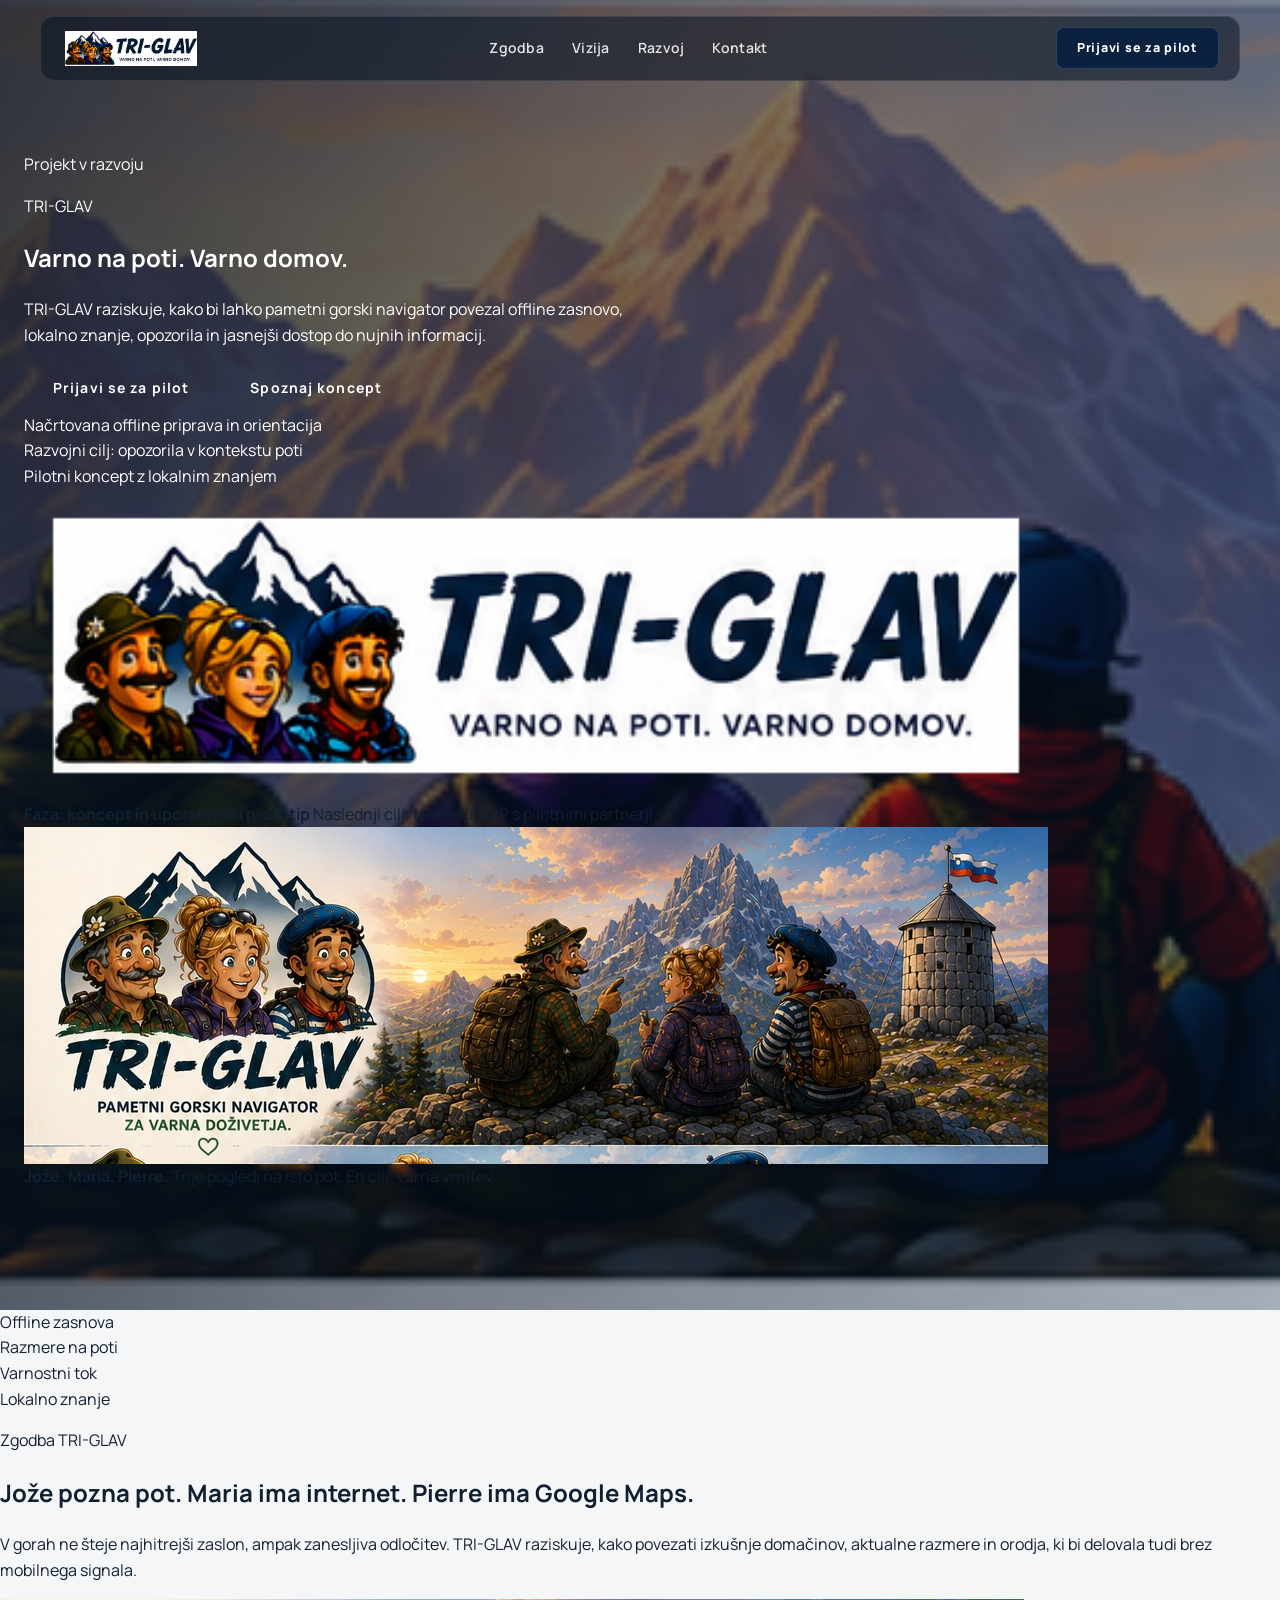
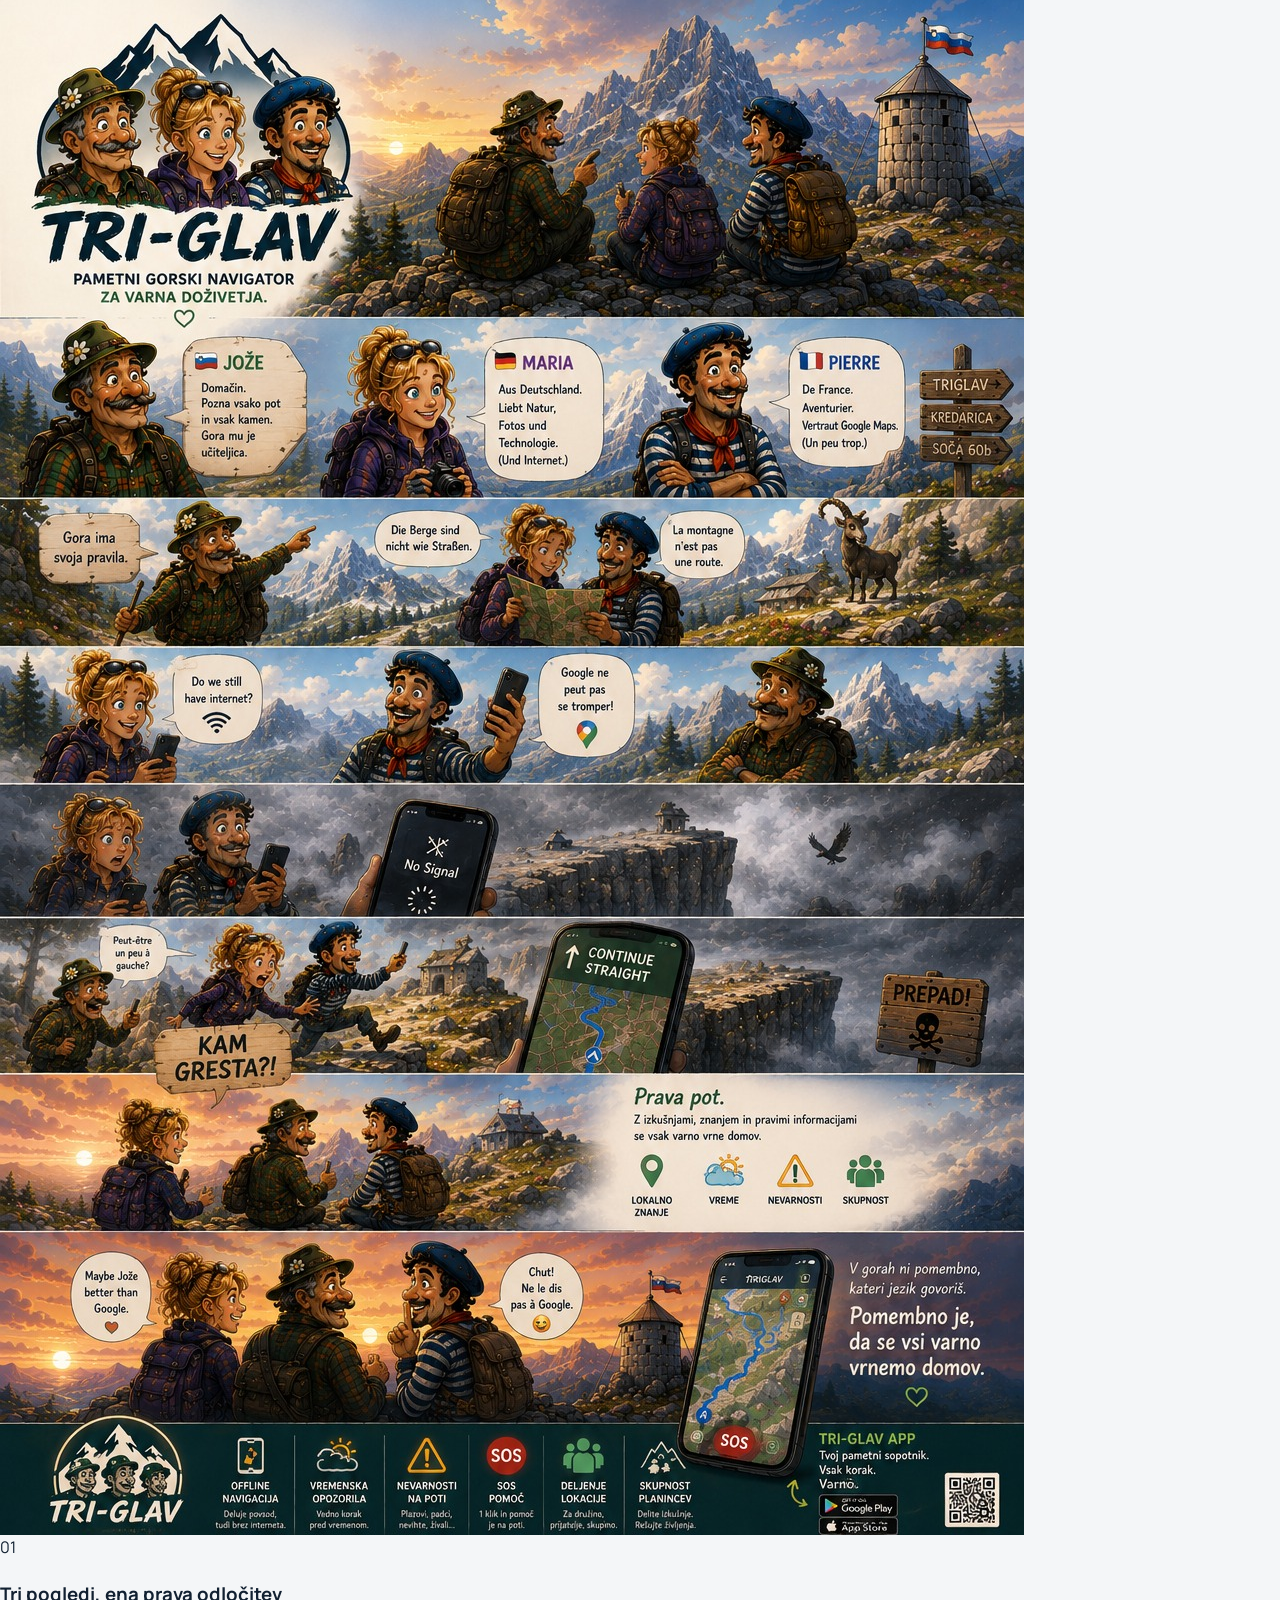
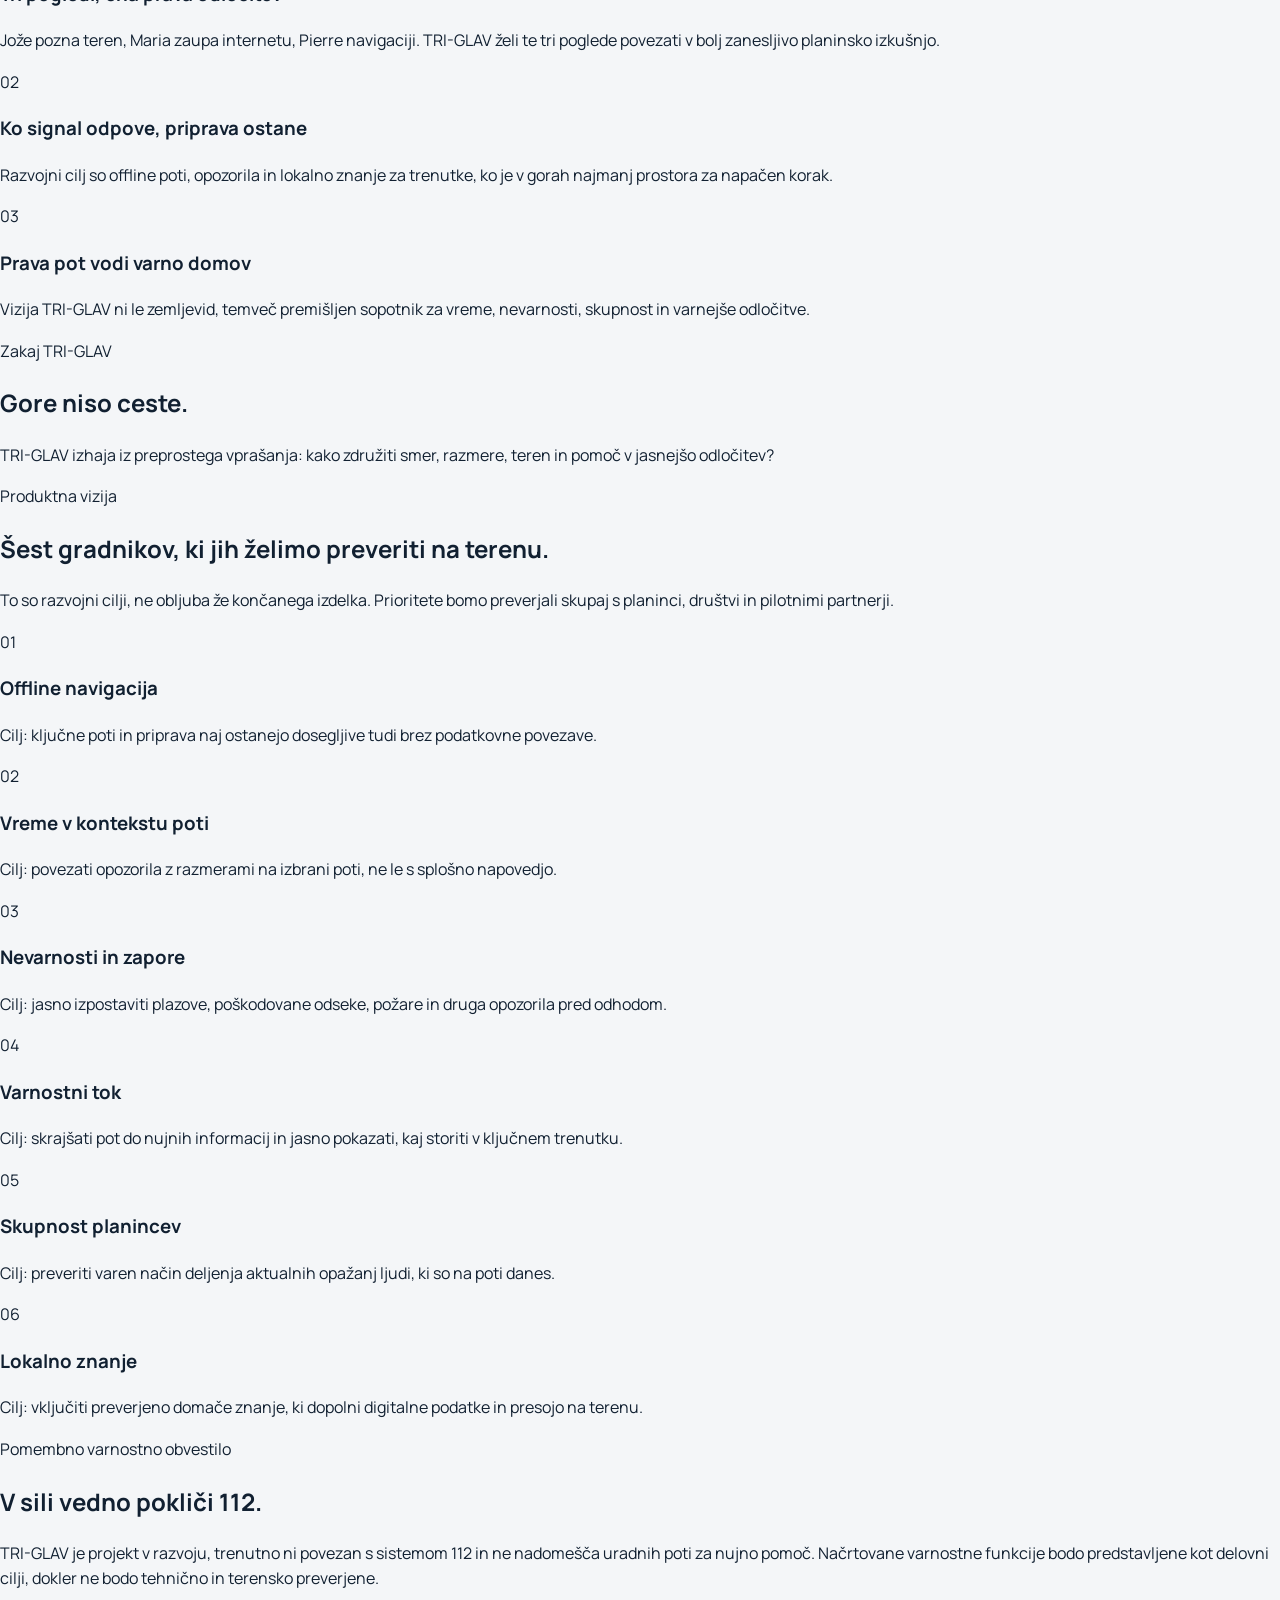
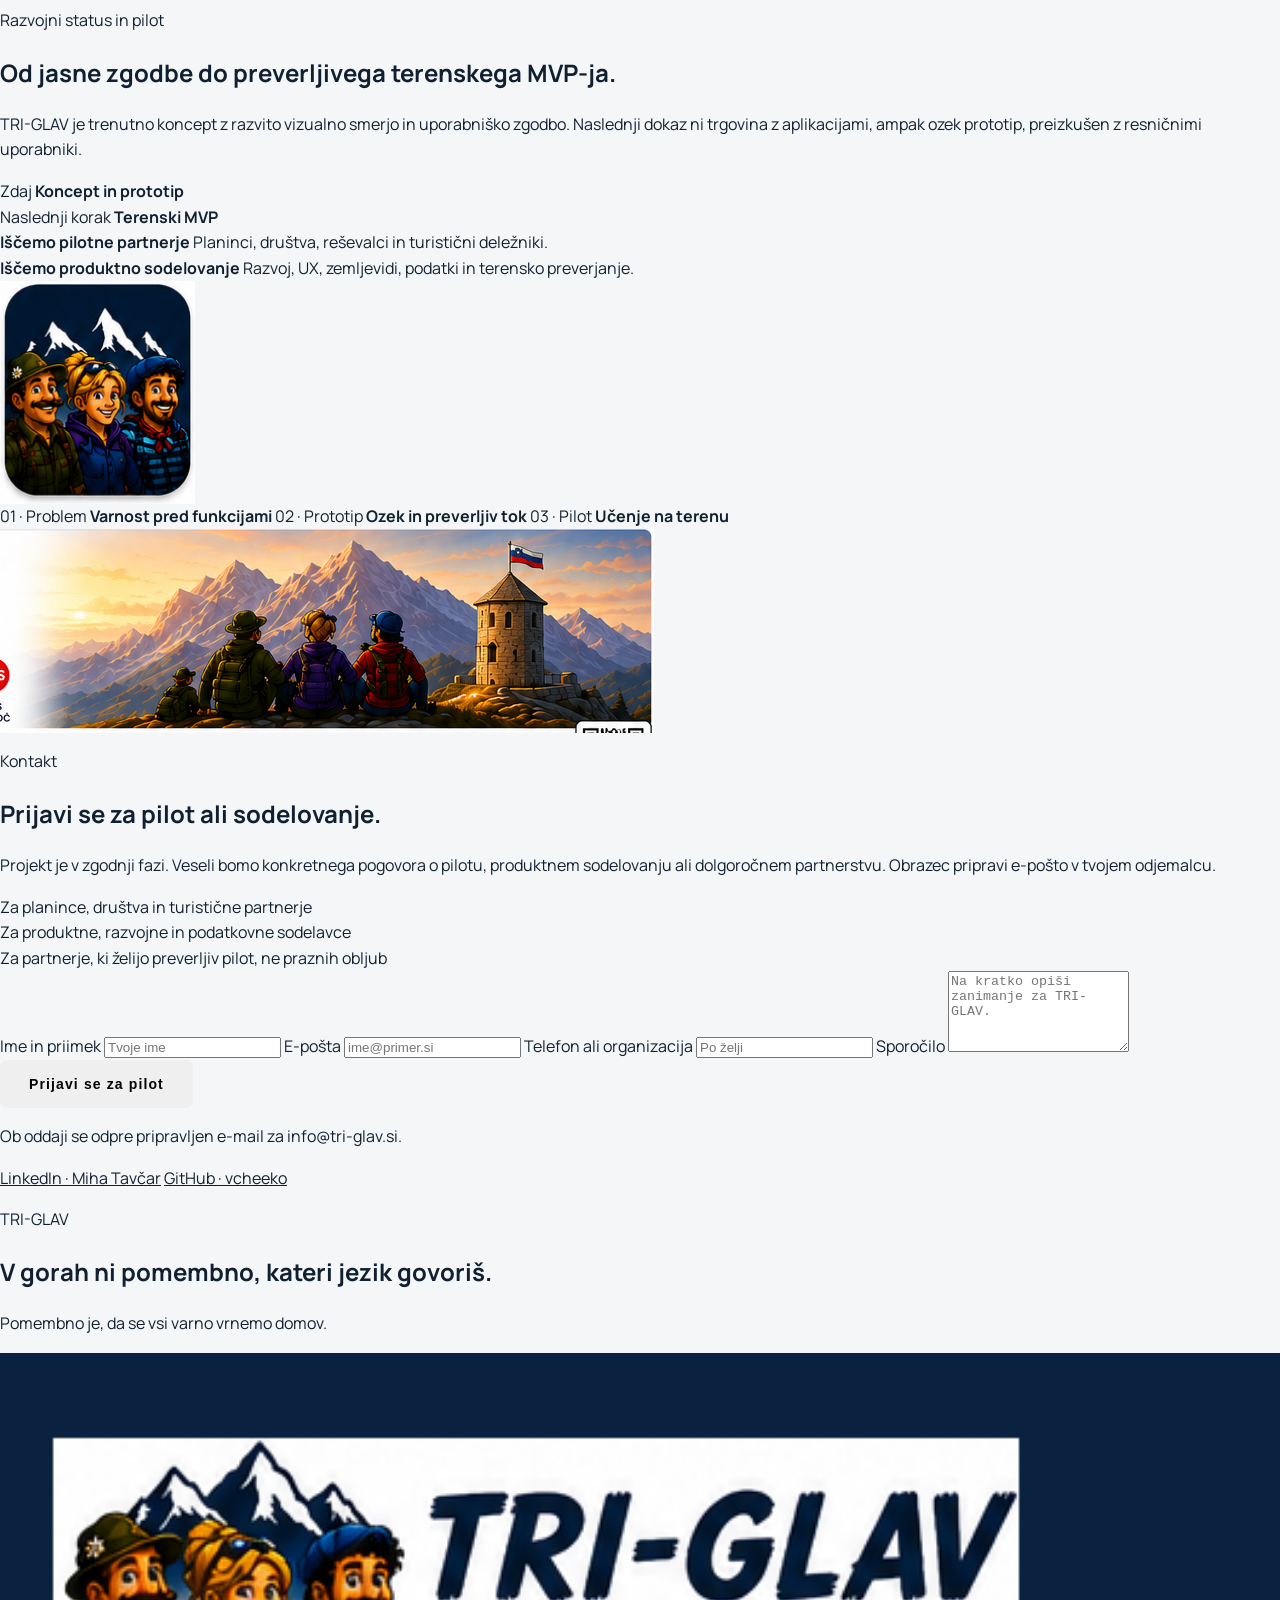
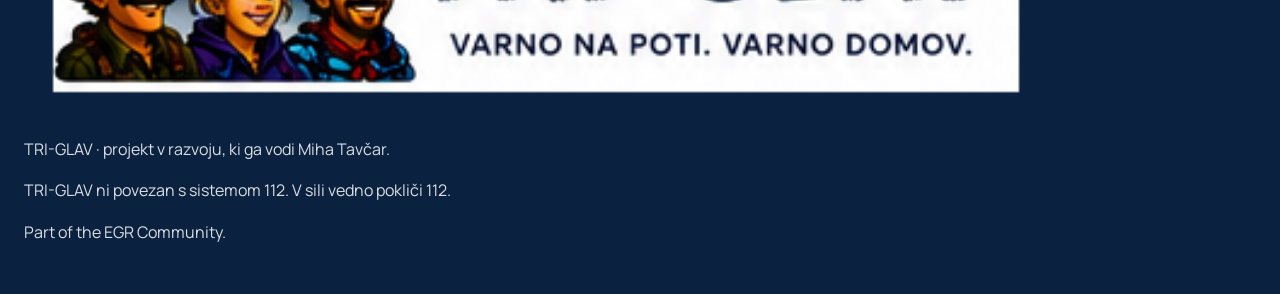
==== commit 86062034: "tri-glav: align public claims and 112 boundary" ====
--- a/index.html
+++ b/index.html
@@ -4,9 +4,9 @@
   <meta charset="utf-8">
   <meta http-equiv="X-UA-Compatible" content="IE=edge">
   <meta name="viewport" content="width=device-width, initial-scale=1">
-  <title>TRI-GLAV | Varno na poti. Varno domov.</title>
-  <meta name="description" content="TRI-GLAV je premium gorski varnostni ekosistem: skupnost, tehnologija in človečnost za varnejše poti v gorah.">
-  <meta name="keywords" content="TRI-GLAV, tri-glav.si, gorski navigator, planinstvo, varnost v gorah, SOS pomoč, ekosistem">
+  <title>TRI-GLAV | Projekt za varnejše poti v gorah</title>
+  <meta name="description" content="TRI-GLAV je projekt v razvoju za jasnejše in varnejše odločitve v slovenskih gorah. Spoznaj koncept in se prijavi za pilot.">
+  <meta name="keywords" content="TRI-GLAV, tri-glav.si, gorski navigator, planinstvo, offline navigacija, vreme, varnost v gorah">
   <meta name="author" content="TRI-GLAV">
   <meta name="robots" content="index,follow">
   <meta name="theme-color" content="#0a223f">
@@ -14,18 +14,18 @@
   <meta property="og:locale" content="sl_SI">
   <meta property="og:type" content="website">
   <meta property="og:site_name" content="TRI-GLAV">
-  <meta property="og:title" content="TRI-GLAV | Varno na poti. Varno domov.">
-  <meta property="og:description" content="Skupnost. Tehnologija. Človečnost. Varnostni ekosistem za planince in obiskovalce gora.">
+  <meta property="og:title" content="TRI-GLAV | Projekt za varnejše poti v gorah">
+  <meta property="og:description" content="Spoznaj koncept, razvojni status in prijavo za pilot TRI-GLAV.">
   <meta property="og:url" content="https://tri-glav.si/">
   <meta property="og:image" content="https://tri-glav.si/assets/bottom-hero.png">
   <meta name="twitter:card" content="summary_large_image">
-  <meta name="twitter:title" content="TRI-GLAV | Varno na poti. Varno domov.">
-  <meta name="twitter:description" content="Skupnost. Tehnologija. Človečnost. Varnostni ekosistem za planince.">
+  <meta name="twitter:title" content="TRI-GLAV | Projekt za varnejše poti v gorah">
+  <meta name="twitter:description" content="TRI-GLAV nastaja kot varnostno usmerjen gorski navigator. Spoznaj koncept in se prijavi za pilot.">
   <meta name="twitter:image" content="https://tri-glav.si/assets/bottom-hero.png">
   <link rel="icon" href="assets/favicon.png" type="image/png">
   <link rel="preconnect" href="https://fonts.googleapis.com">
   <link rel="preconnect" href="https://fonts.gstatic.com" crossorigin>
-  <link href="https://fonts.googleapis.com/css2?family=Manrope:wght@400;500;600;700;800&family=Fraunces:opsz,wght@9..144,600;9..144,700&display=swap" rel="stylesheet">
+  <link href="https://fonts.googleapis.com/css2?family=Manrope:wght@400;500;700;800&family=Fraunces:opsz,wght@9..144,600;9..144,700&display=swap" rel="stylesheet">
   <link rel="stylesheet" href="styles.css">
 </head>
 <body>
@@ -34,299 +34,259 @@
   <header class="site-header" id="home">
     <div class="header-shell">
       <a href="#home" class="brand" aria-label="TRI-GLAV domov">
-        <img src="assets/logo-header.png" alt="TRI-GLAV" width="336" height="179" loading="eager" decoding="async">
+        <img src="assets/logo-top.png" alt="TRI-GLAV — Varno na poti. Varno domov." width="1024" height="384" loading="eager" decoding="async">
       </a>
 
       <button class="menu-toggle" type="button" aria-expanded="false" aria-controls="site-nav" aria-label="Odpri meni">
         <span></span>
         <span></span>
-        <span></span>
       </button>
 
       <nav class="site-nav" id="site-nav" aria-label="Glavna navigacija">
         <a href="#zgodba">Zgodba</a>
-        <a href="#zakaj-tri-glav">Zakaj TRI-GLAV</a>
-        <a href="#ekosistem">Ekosistem</a>
-        <a href="#pilot-slovenija">Pilot Slovenija</a>
-        <a href="#podpora">Podpora</a>
-        <a href="#pridruzi-se">Pridruži se</a>
+        <a href="#funkcije">Vizija</a>
+        <a href="#aplikacija">Razvoj</a>
+        <a href="#kontakt">Kontakt</a>
       </nav>
 
-      <a class="header-cta" href="#podpora">PODPRI NAŠO POT</a>
+      <a class="header-cta" href="#kontakt">Prijavi se za pilot</a>
     </div>
   </header>
 
   <main id="main">
-    <section class="hero" aria-labelledby="hero-title">
+    <section class="hero">
       <div class="hero-backdrop" aria-hidden="true"></div>
-      <div class="hero-wave" aria-hidden="true">
-        <svg viewBox="0 0 1440 120" preserveAspectRatio="none" xmlns="http://www.w3.org/2000/svg">
-          <path d="M0,64 C240,120 480,0 720,48 C960,96 1200,24 1440,64 L1440,120 L0,120 Z" fill="#f4f6f8"/>
-        </svg>
-      </div>
-      <div class="hero-inner">
+      <div class="hero-grid">
         <div class="hero-copy reveal" data-delay="0">
-          <p class="hero-brand" id="hero-title">TRI-GLAV</p>
-          <h1 class="hero-slogan">Varno na poti. Varno domov.</h1>
-          <p class="hero-tagline">Skupnost. Tehnologija. Človečnost.</p>
-          <a class="btn btn-hero" href="#zgodba">
-            IZVEJ VEČ
-            <svg class="btn-arrow" width="16" height="16" viewBox="0 0 16 16" aria-hidden="true"><path d="M8 11L3 6h10z" fill="currentColor"/></svg>
-          </a>
-        </div>
-      </div>
-    </section>
-
-    <section class="story-section" id="zgodba" aria-labelledby="story-heading">
-      <div class="story-container">
-        <header class="story-header reveal">
-          <h2 id="story-heading" class="story-title">ZGODBA, KI JE POVEZALA TRI SRCA<br>IN RODILA IDEJO TRI-GLAV</h2>
-        </header>
-
-        <div class="story-path-line" aria-hidden="true">
-          <svg class="story-path-svg" viewBox="0 0 4 1400" preserveAspectRatio="none">
-            <line x1="2" y1="0" x2="2" y2="1400" stroke="currentColor" stroke-width="2" stroke-dasharray="6 10"/>
-          </svg>
-        </div>
-
-        <ol class="story-steps">
-          <li class="story-step reveal" data-delay="0">
-            <div class="story-step-left">
-              <span class="story-step-num" aria-hidden="true">1</span>
-              <div class="story-step-icon story-step-icon--joze" aria-hidden="true"></div>
-              <h3 class="story-step-title">JOŽE</h3>
-              <p class="story-step-desc">Lokalni pohodnik.<br>Pozna gore, poti<br>in njihove skrivnosti.</p>
-            </div>
-            <div class="story-step-center">
-              <img src="assets/story-panel-1.jpg" alt="Jože na gorski poti z Julijskimi Alpami v ozadju" width="1024" height="192" loading="lazy" decoding="async">
-            </div>
-            <div class="story-step-right">
-              <p>Jože se odpravi na pot.<br>Gore so njegov dom.<br>Pozna jih.<br>Spoštuje jih.</p>
-            </div>
-          </li>
-
-          <li class="story-step reveal" data-delay="60">
-            <div class="story-step-left">
-              <span class="story-step-num" aria-hidden="true">2</span>
-              <div class="story-step-icon story-step-icon--couple" aria-hidden="true"></div>
-              <h3 class="story-step-title">MARIA IN PIERRE</h3>
-              <p class="story-step-desc">Popotnika iz tujine.<br>Polna navdušenja,<br>a brez poznavanja terena.</p>
-            </div>
-            <div class="story-step-center">
-              <img src="assets/story-panel-2.jpg" alt="Maria in Pierre na gorski poti" width="1024" height="192" loading="lazy" decoding="async">
-            </div>
-            <div class="story-step-right">
-              <p>Maria in Pierre raziskujeta Julijske Alpe.<br>Zaupata običajni navigaciji.<br>A pot ju vodi tja,<br>kamor ne bi smela …</p>
-            </div>
-          </li>
-
-          <li class="story-step reveal" data-delay="60">
-            <div class="story-step-left">
-              <span class="story-step-num" aria-hidden="true">3</span>
-              <div class="story-step-icon story-step-icon--danger" aria-hidden="true"></div>
-              <h3 class="story-step-title">NAPAČNA POT</h3>
-              <p class="story-step-desc">Pot ju pripelje na nevarno<br>mesto ob prepadu.<br>Signala ni.<br>Zaskrbljenost narašča.</p>
-            </div>
-            <div class="story-step-center">
-              <img src="assets/story-panel-4.jpg" alt="Maria in Pierre zgubita pot in signal na nevarnem terenu" width="1024" height="192" loading="lazy" decoding="async">
-            </div>
-            <div class="story-step-right">
-              <p>Zgrešena pot.<br>Prepad pred njima.<br>Brez signala.<br>Brez pravih informacij.<br>Samo negotovost.</p>
-            </div>
-          </li>
-
-          <li class="story-step reveal" data-delay="60">
-            <div class="story-step-left">
-              <span class="story-step-num" aria-hidden="true">4</span>
-              <div class="story-step-icon story-step-icon--eye" aria-hidden="true"></div>
-              <h3 class="story-step-title">JOŽE OPAZI</h3>
-              <p class="story-step-desc">Pravočasno ju opazi.<br>Razume situacijo.<br>Ne okleva.</p>
-            </div>
-            <div class="story-step-center">
-              <img src="assets/story-panel-5.jpg" alt="Jože opazi nevarnost in se odloči pomagati" width="1024" height="192" loading="lazy" decoding="async">
-            </div>
-            <div class="story-step-right">
-              <p>Jože ju opazi.<br>Razume nevarnost.<br>Odloči se pomagati.</p>
-            </div>
-          </li>
-
-          <li class="story-step reveal" data-delay="60">
-            <div class="story-step-left">
-              <span class="story-step-num" aria-hidden="true">5</span>
-              <div class="story-step-icon story-step-icon--connect" aria-hidden="true"></div>
-              <h3 class="story-step-title">POVEŽE JU</h3>
-              <p class="story-step-desc">Kljub različnim jezikom<br>najdejo način za<br>sporazumevanje.</p>
-            </div>
-            <div class="story-step-center">
-              <img src="assets/story-panel-6.jpg" alt="Jože, Maria in Pierre se povežejo kljub jezikovni oviro" width="1024" height="192" loading="lazy" decoding="async">
-            </div>
-            <div class="story-step-right">
-              <p>Z rokami, s prevajalnikom,<br>z nasmehom.<br>Različni jeziki,<br>isto razumevanje.</p>
-            </div>
-          </li>
-
-          <li class="story-step reveal" data-delay="60">
-            <div class="story-step-left">
-              <span class="story-step-num" aria-hidden="true">6</span>
-              <div class="story-step-icon story-step-icon--together" aria-hidden="true"></div>
-              <h3 class="story-step-title">SKUPAJ NAPREJ</h3>
-              <p class="story-step-desc">Skupaj nadaljujejo pot<br>proti vrhu.<br>Varnost. Zaupanje.<br>Povezanost.</p>
-            </div>
-            <div class="story-step-center">
-              <img src="assets/story-panel-7.jpg" alt="Trije sopotniki skupaj nadaljujejo pot proti vrhu" width="1024" height="192" loading="lazy" decoding="async">
-            </div>
-            <div class="story-step-right">
-              <p>Skupaj do vrha.<br>Ne kot tujci,<br>ampak kot prijatelji.</p>
-            </div>
-          </li>
-
-          <li class="story-step reveal" data-delay="60">
-            <div class="story-step-left">
-              <span class="story-step-num" aria-hidden="true">7</span>
-              <div class="story-step-icon story-step-icon--idea" aria-hidden="true"></div>
-              <h3 class="story-step-title">RODI SE IDEJA</h3>
-              <p class="story-step-desc">Na vrhu nastane ideja,<br>ki lahko pomaga<br>tisočem ljudem.</p>
-            </div>
-            <div class="story-step-center">
-              <img src="assets/story-panel-8.jpg" alt="Na vrhu se rodi ideja TRI-GLAV varnostnega ekosistema" width="1024" height="192" loading="lazy" decoding="async">
-            </div>
-            <div class="story-step-right">
-              <p>Tukaj, na vrhu Triglava,<br>se rodi ideja TRI-GLAV.<br>Več kot zemljevid.<br>Varnostni ekosistem.<br>Skupnost, tehnologija,<br>človečnost.</p>
-            </div>
-          </li>
-        </ol>
-
-        <div class="story-finale reveal" aria-hidden="true">
-          <div class="story-finale-sos icon-sprite icon-sos" role="img" aria-label="SOS"></div>
-        </div>
-      </div>
-    </section>
-
-    <section class="cards-section" aria-label="Informacijske kartice">
-      <div class="cards-grid">
-        <article class="info-card reveal" id="zakaj-tri-glav" data-delay="0">
-          <div class="info-card-icon icon-sprite icon-safety" role="img" aria-label="Varnost"></div>
-          <h3 class="info-card-title">ZAKAJ TRI-GLAV?</h3>
-          <p class="info-card-text">Ker klasični zemljevidi in aplikacije niso dovolj. Potrebujemo več – skupnost, informacije in pravo pomoč.</p>
-          <a class="info-card-link" href="#zakaj-tri-glav">VEČ INFORMACIJ →</a>
-        </article>
-
-        <article class="info-card reveal" id="ekosistem" data-delay="80">
-          <div class="info-card-icon icon-sprite icon-ecosystem" role="img" aria-label="Ekosistem"></div>
-          <h3 class="info-card-title">VARNOSTNI EKOSISTEM</h3>
-          <p class="info-card-text">Informacije, prijava težav, SOS pomoč, skupnost in preverjeni lokalni viri – vse na enem mestu.</p>
-          <a class="info-card-link" href="#ekosistem">VEČ INFORMACIJ →</a>
-        </article>
-
-        <article class="info-card reveal" id="pilot-slovenija" data-delay="160">
-          <div class="info-card-icon icon-sprite icon-pilot" role="img" aria-label="Pilot Slovenija"></div>
-          <h3 class="info-card-title">PILOT SLOVENIJA</h3>
-          <p class="info-card-text">Začenjamo doma. Testiramo. Učimo se. Rastemo skupaj.</p>
-          <a class="info-card-link" href="#pilot-slovenija">VEČ INFORMACIJ →</a>
-        </article>
-
-        <article class="info-card reveal" id="pridruzi-se" data-delay="240">
-          <div class="info-card-icon info-card-icon--app" role="img" aria-label="Ekipa">
-            <img src="assets/app-icon.png" alt="" width="56" height="64" loading="lazy" decoding="async">
-          </div>
-          <h3 class="info-card-title">IŠČEMO ŠE 2 GLAVI</h3>
-          <p class="info-card-text">Za popoln ekosistem iščemo še dve ključni »glavi«. Pridruži se ustvarjanju prihodnosti.</p>
-          <a class="info-card-link" href="mailto:info@tri-glav.si?subject=Pridru%C5%BEitev%20ekipi%20TRI-GLAV">VEČ INFORMACIJ →</a>
-        </article>
-      </div>
-    </section>
-
-    <section class="support-section" id="podpora" aria-labelledby="support-heading">
-      <div class="support-shell">
-        <div class="support-main reveal" data-delay="0">
-          <div class="support-heart icon-sprite icon-heart" role="img" aria-label="Podpora"></div>
-          <h2 id="support-heading" class="support-title">PODPRI NAŠO POT</h2>
-          <p class="support-desc">TRI-GLAV nastaja s srcem in prostovoljstvom. Tvoja podpora nam pomaga razvijati tehnologijo, testirati rešitve in širiti varnost med ljudi.</p>
-          <a class="btn btn-support" href="mailto:info@tri-glav.si?subject=Donacija%20TRI-GLAV">PODPRI Z DONACIJO</a>
-        </div>
-
-        <ul class="support-categories reveal" data-delay="120">
-          <li>
-            <div class="support-cat-icon icon-sprite icon-dev" role="img" aria-label="Razvoj"></div>
-            <span>Razvoj in tehnologija</span>
-          </li>
-          <li>
-            <div class="support-cat-icon icon-sprite icon-field" role="img" aria-label="Testiranje"></div>
-            <span>Testiranje na terenu</span>
-          </li>
-          <li>
-            <div class="support-cat-icon icon-sprite icon-edu" role="img" aria-label="Izobraževanje"></div>
-            <span>Izobraževanje in vsebine</span>
-          </li>
-          <li>
-            <div class="support-cat-icon icon-sprite icon-free" role="img" aria-label="Skupnost"></div>
-            <span>Brezplačno za uporabnike</span>
-          </li>
-        </ul>
-      </div>
+          <p class="status-pill"><span></span> Projekt v razvoju</p>
+          <p class="eyebrow">TRI-GLAV</p>
+          <h1>Varno na poti. Varno domov.</h1>
+          <p class="hero-lead">TRI-GLAV raziskuje, kako bi lahko pametni gorski navigator povezal offline zasnovo, lokalno znanje, opozorila in jasnejši dostop do nujnih informacij.</p>
+          <div class="hero-actions">
+            <a class="btn btn-primary" href="#kontakt">Prijavi se za pilot</a>
+            <a class="btn btn-secondary" href="#zgodba">Spoznaj koncept</a>
+          </div>
+          <ul class="hero-points">
+            <li>Načrtovana offline priprava in orientacija</li>
+            <li>Razvojni cilj: opozorila v kontekstu poti</li>
+            <li>Pilotni koncept z lokalnim znanjem</li>
+          </ul>
+        </div>
+
+        <div class="hero-visual reveal" data-delay="140">
+          <div class="hero-logo-card">
+            <img src="assets/logo-top.png" alt="TRI-GLAV" width="1024" height="384" loading="eager" decoding="async">
+            <div class="hero-status">
+              <strong>Faza: koncept in uporabniški prototip</strong>
+              <span>Naslednji cilj: terenski MVP s pilotnimi partnerji.</span>
+            </div>
+          </div>
+          <div class="hero-story-card">
+            <img src="assets/hero-story.jpg" alt="TRI-GLAV zgodba v gorah" width="1024" height="337" fetchpriority="high">
+            <div class="hero-story-overlay">
+              <strong>Jože. Maria. Pierre.</strong>
+              <span>Trije pogledi na isto pot. En cilj: varna vrnitev.</span>
+            </div>
+          </div>
+        </div>
+      </div>
+    </section>
+
+    <section class="trust-strip reveal" data-delay="40">
+      <div>Offline zasnova</div>
+      <div>Razmere na poti</div>
+      <div>Varnostni tok</div>
+      <div>Lokalno znanje</div>
+    </section>
+
+    <section class="section intro" id="zgodba">
+      <div class="section-heading reveal" data-delay="0">
+        <p class="eyebrow">Zgodba TRI-GLAV</p>
+        <h2>Jože pozna pot. Maria ima internet. Pierre ima Google Maps.</h2>
+        <p>V gorah ne šteje najhitrejši zaslon, ampak zanesljiva odločitev. TRI-GLAV raziskuje, kako povezati izkušnje domačinov, aktualne razmere in orodja, ki bi delovala tudi brez mobilnega signala.</p>
+      </div>
+
+      <div class="story-showcase reveal" data-delay="40">
+        <div class="story-poster">
+          <img src="assets/story-full.jpg" alt="Celotna TRI-GLAV zgodba z Jožetom, Mario in Pierrom" width="1024" height="1536" loading="lazy" decoding="async">
+        </div>
+        <div class="story-summary">
+          <article>
+            <span>01</span>
+            <h3>Tri pogledi, ena prava odločitev</h3>
+            <p>Jože pozna teren, Maria zaupa internetu, Pierre navigaciji. TRI-GLAV želi te tri poglede povezati v bolj zanesljivo planinsko izkušnjo.</p>
+          </article>
+          <article>
+            <span>02</span>
+            <h3>Ko signal odpove, priprava ostane</h3>
+            <p>Razvojni cilj so offline poti, opozorila in lokalno znanje za trenutke, ko je v gorah najmanj prostora za napačen korak.</p>
+          </article>
+          <article>
+            <span>03</span>
+            <h3>Prava pot vodi varno domov</h3>
+            <p>Vizija TRI-GLAV ni le zemljevid, temveč premišljen sopotnik za vreme, nevarnosti, skupnost in varnejše odločitve.</p>
+          </article>
+        </div>
+      </div>
+    </section>
+
+    <section class="section statement reveal" data-delay="40">
+      <div class="statement-card">
+        <p class="eyebrow">Zakaj TRI-GLAV</p>
+        <h2>Gore niso ceste.</h2>
+        <p>TRI-GLAV izhaja iz preprostega vprašanja: kako združiti smer, razmere, teren in pomoč v jasnejšo odločitev?</p>
+      </div>
+    </section>
+
+    <section class="section features" id="funkcije">
+      <div class="section-heading reveal" data-delay="0">
+        <p class="eyebrow">Produktna vizija</p>
+        <h2>Šest gradnikov, ki jih želimo preveriti na terenu.</h2>
+        <p>To so razvojni cilji, ne obljuba že končanega izdelka. Prioritete bomo preverjali skupaj s planinci, društvi in pilotnimi partnerji.</p>
+      </div>
+
+      <div class="feature-grid">
+        <article class="feature-card reveal" data-delay="40">
+          <div class="feature-icon">01</div>
+          <h3>Offline navigacija</h3>
+          <p>Cilj: ključne poti in priprava naj ostanejo dosegljive tudi brez podatkovne povezave.</p>
+        </article>
+        <article class="feature-card reveal" data-delay="80">
+          <div class="feature-icon">02</div>
+          <h3>Vreme v kontekstu poti</h3>
+          <p>Cilj: povezati opozorila z razmerami na izbrani poti, ne le s splošno napovedjo.</p>
+        </article>
+        <article class="feature-card reveal" data-delay="120">
+          <div class="feature-icon">03</div>
+          <h3>Nevarnosti in zapore</h3>
+          <p>Cilj: jasno izpostaviti plazove, poškodovane odseke, požare in druga opozorila pred odhodom.</p>
+        </article>
+        <article class="feature-card reveal" data-delay="160">
+          <div class="feature-icon">04</div>
+          <h3>Varnostni tok</h3>
+          <p>Cilj: skrajšati pot do nujnih informacij in jasno pokazati, kaj storiti v ključnem trenutku.</p>
+        </article>
+        <article class="feature-card reveal" data-delay="200">
+          <div class="feature-icon">05</div>
+          <h3>Skupnost planincev</h3>
+          <p>Cilj: preveriti varen način deljenja aktualnih opažanj ljudi, ki so na poti danes.</p>
+        </article>
+        <article class="feature-card reveal" data-delay="240">
+          <div class="feature-icon">06</div>
+          <h3>Lokalno znanje</h3>
+          <p>Cilj: vključiti preverjeno domače znanje, ki dopolni digitalne podatke in presojo na terenu.</p>
+        </article>
+      </div>
+    </section>
+
+    <section class="section statement reveal" id="varnost" data-delay="40">
+      <div class="statement-card">
+        <p class="eyebrow">Pomembno varnostno obvestilo</p>
+        <h2>V sili vedno pokliči 112.</h2>
+        <p>TRI-GLAV je projekt v razvoju, trenutno ni povezan s sistemom 112 in ne nadomešča uradnih poti za nujno pomoč. Načrtovane varnostne funkcije bodo predstavljene kot delovni cilji, dokler ne bodo tehnično in terensko preverjene.</p>
+      </div>
+    </section>
+
+    <section class="section app-section" id="aplikacija">
+      <div class="app-shell">
+        <div class="app-copy reveal" data-delay="0">
+          <p class="eyebrow">Razvojni status in pilot</p>
+          <h2>Od jasne zgodbe do preverljivega terenskega MVP-ja.</h2>
+          <p>TRI-GLAV je trenutno koncept z razvito vizualno smerjo in uporabniško zgodbo. Naslednji dokaz ni trgovina z aplikacijami, ampak ozek prototip, preizkušen z resničnimi uporabniki.</p>
+
+          <div class="store-row">
+            <div class="store-badge">
+              <span>Zdaj</span>
+              <strong>Koncept in prototip</strong>
+            </div>
+            <div class="store-badge">
+              <span>Naslednji korak</span>
+              <strong>Terenski MVP</strong>
+            </div>
+          </div>
+
+          <div class="app-meta">
+            <div>
+              <strong>Iščemo pilotne partnerje</strong>
+              <span>Planinci, društva, reševalci in turistični deležniki.</span>
+            </div>
+            <div>
+              <strong>Iščemo produktno sodelovanje</strong>
+              <span>Razvoj, UX, zemljevidi, podatki in terensko preverjanje.</span>
+            </div>
+          </div>
+        </div>
+
+        <div class="app-visual reveal" data-delay="120">
+          <div class="phone-frame">
+            <img src="assets/app-icon.png" alt="Koncept ikone aplikacije TRI-GLAV" width="195" height="190" loading="lazy" decoding="async">
+          </div>
+          <div class="progress-card" aria-label="TRI-GLAV razvojni tok">
+            <span>01 · Problem</span>
+            <strong>Varnost pred funkcijami</strong>
+            <span>02 · Prototip</span>
+            <strong>Ozek in preverljiv tok</strong>
+            <span>03 · Pilot</span>
+            <strong>Učenje na terenu</strong>
+          </div>
+        </div>
+      </div>
+    </section>
+
+    <section class="section panorama reveal" data-delay="60">
+      <img src="assets/bottom-hero.png" alt="Pogled na vrhove in Aljažev stolp" width="654" height="204" loading="lazy" decoding="async">
+    </section>
+
+    <section class="section contact-section" id="kontakt">
+      <div class="contact-copy reveal" data-delay="0">
+        <p class="eyebrow">Kontakt</p>
+          <h2>Prijavi se za pilot ali sodelovanje.</h2>
+        <p>Projekt je v zgodnji fazi. Veseli bomo konkretnega pogovora o pilotu, produktnem sodelovanju ali dolgoročnem partnerstvu. Obrazec pripravi e-pošto v tvojem odjemalcu.</p>
+        <div class="contact-points">
+          <div>Za planince, društva in turistične partnerje</div>
+          <div>Za produktne, razvojne in podatkovne sodelavce</div>
+          <div>Za partnerje, ki želijo preverljiv pilot, ne praznih obljub</div>
+        </div>
+      </div>
+
+      <form class="contact-form reveal" data-delay="120" id="contact-form" novalidate>
+        <label>
+          <span>Ime in priimek</span>
+          <input type="text" name="name" placeholder="Tvoje ime" required>
+        </label>
+        <label>
+          <span>E-pošta</span>
+          <input type="email" name="email" placeholder="ime@primer.si" required>
+        </label>
+        <label>
+          <span>Telefon ali organizacija</span>
+          <input type="text" name="context" placeholder="Po želji">
+        </label>
+        <label>
+          <span>Sporočilo</span>
+          <textarea name="message" rows="5" placeholder="Na kratko opiši zanimanje za TRI-GLAV." required></textarea>
+        </label>
+        <button class="btn btn-primary" type="submit">Prijavi se za pilot</button>
+        <p class="form-note" id="form-status" aria-live="polite">Ob oddaji se odpre pripravljen e-mail za info@tri-glav.si.</p>
+        <div class="profile-links" aria-label="Javni profili ustanovitelja">
+          <a href="https://www.linkedin.com/in/miha-tavcar-773502101/" target="_blank" rel="noopener">LinkedIn · Miha Tavčar</a>
+          <a href="https://github.com/vcheeko" target="_blank" rel="noopener">GitHub · vcheeko</a>
+        </div>
+      </form>
+    </section>
+
+    <section class="section closing reveal" data-delay="40">
+      <p class="eyebrow">TRI-GLAV</p>
+      <h2>V gorah ni pomembno, kateri jezik govoriš.</h2>
+      <p>Pomembno je, da se vsi varno vrnemo domov.</p>
     </section>
   </main>
 
   <footer class="site-footer">
-    <div class="footer-shell">
-      <div class="footer-brand">
-        <img src="assets/logo-footer-mono.png" alt="TRI-GLAV" width="274" height="194" loading="lazy" decoding="async">
-        <p class="footer-slogan">Varno na poti. Varno domov.</p>
-      </div>
-
-      <nav class="footer-nav" aria-label="TRI-GLAV povezave">
-        <h3 class="footer-nav-title">TRI-GLAV</h3>
-        <ul>
-          <li><a href="#zgodba">Zgodba</a></li>
-          <li><a href="#zakaj-tri-glav">O projektu</a></li>
-          <li><a href="#pridruzi-se">Ekipa</a></li>
-          <li><a href="mailto:info@tri-glav.si?subject=Novice%20TRI-GLAV">Novice</a></li>
-        </ul>
-      </nav>
-
-      <nav class="footer-nav" aria-label="Pomoč in podpora">
-        <h3 class="footer-nav-title">POMOČ IN PODPORA</h3>
-        <ul>
-          <li><a href="#zakaj-tri-glav">Pogosta vprašanja</a></li>
-          <li><a href="mailto:info@tri-glav.si">Kontakt</a></li>
-          <li><a href="#ekosistem">Varnostni nasveti</a></li>
-          <li><a href="mailto:info@tri-glav.si?subject=Pravila%20uporabe">Pravila uporabe</a></li>
-        </ul>
-      </nav>
-
-      <div class="footer-social">
-        <h3 class="footer-nav-title">SLEDI NAM</h3>
-        <ul class="social-links">
-          <li>
-            <a href="https://www.facebook.com/" target="_blank" rel="noopener noreferrer" aria-label="Facebook">
-              <svg width="20" height="20" viewBox="0 0 24 24" aria-hidden="true"><path fill="currentColor" d="M24 12.073C24 5.405 18.627 0 12 0S0 5.405 0 12.073C0 18.1 4.388 23.094 10.125 24v-8.437H7.078v-3.49h3.047V9.845c0-3.025 1.792-4.697 4.533-4.697 1.312 0 2.686.236 2.686.236v2.971h-1.513c-1.491 0-1.956.93-1.956 1.886v2.267h3.328l-.532 3.49h-2.796V24C19.612 23.094 24 18.1 24 12.073z"/></svg>
-            </a>
-          </li>
-          <li>
-            <a href="https://www.instagram.com/" target="_blank" rel="noopener noreferrer" aria-label="Instagram">
-              <svg width="20" height="20" viewBox="0 0 24 24" aria-hidden="true"><path fill="currentColor" d="M12 2.163c3.204 0 3.584.012 4.85.07 1.366.062 2.633.334 3.608 1.308.974.975 1.246 2.242 1.308 3.608.058 1.266.07 1.646.07 4.851s-.012 3.585-.07 4.851c-.062 1.366-.334 2.633-1.308 3.608-.975.974-2.242 1.246-3.608 1.308-1.266.058-1.646.07-4.85.07s-3.585-.012-4.851-.07c-1.366-.062-2.633-.334-3.608-1.308-.974-.975-1.246-2.242-1.308-3.608C2.175 15.749 2.163 15.369 2.163 12s.012-3.585.07-4.851c.062-1.366.334-2.633 1.308-3.608.975-.974 2.242-1.246 3.608-1.308C8.415 2.175 8.796 2.163 12 2.163M12 0C8.741 0 8.333.014 7.053.072 5.775.132 4.602.333 3.635 1.3 2.668 2.267 2.467 3.44 2.407 4.718 2.347 5.998 2.333 6.406 2.333 12c0 5.594.014 6.002.072 7.282.06 1.278.261 2.451 1.228 3.418.967.967 2.14 1.168 3.418 1.228 1.28.058 1.689.072 7.282.072s6.002-.014 7.282-.072c1.278-.06 2.451-.261 3.418-1.228.967-.967 1.168-2.14 1.228-3.418.058-1.28.072-1.689.072-7.282s-.014-6.002-.072-7.282c-.06-1.278-.261-2.451-1.228-3.418-.967-.967-2.14-1.168-3.418-1.228C15.998.014 15.589 0 12 0zm0 5.838a6.162 6.162 0 1 0 0 12.324 6.162 6.162 0 0 0 0-12.324zM12 16a4 4 0 1 1 0-8 4 4 0 0 1 0 8zm6.406-11.845a1.44 1.44 0 1 0 0 2.881 1.44 1.44 0 0 0 0-2.881z"/></svg>
-            </a>
-          </li>
-          <li>
-            <a href="https://www.youtube.com/" target="_blank" rel="noopener noreferrer" aria-label="YouTube">
-              <svg width="20" height="20" viewBox="0 0 24 24" aria-hidden="true"><path fill="currentColor" d="M23.498 6.186a3.016 3.016 0 0 0-2.122-2.136C19.505 3.545 12 3.545 12 3.545s-7.505 0-9.377.505A3.017 3.017 0 0 0 .502 6.186C0 8.07 0 12 0 12s0 3.93.502 5.814a3.016 3.016 0 0 0 2.122 2.136c1.871.505 9.376.505 9.376.505s7.505 0 9.377-.505a3.015 3.015 0 0 0 2.122-2.136C24 15.93 24 12 24 12s0-3.93-.502-5.814zM9.545 15.568V8.432L15.818 12l-6.273 3.568z"/></svg>
-            </a>
-          </li>
-          <li>
-            <a href="https://t.me/" target="_blank" rel="noopener noreferrer" aria-label="Telegram">
-              <svg width="20" height="20" viewBox="0 0 24 24" aria-hidden="true"><path fill="currentColor" d="M11.944 0A12 12 0 0 0 0 12a12 12 0 0 0 12 12 12 12 0 0 0 12-12A12 12 0 0 0 12 0a12 12 0 0 0-.056 0zm4.962 7.224c.1-.002.321.023.465.14a.506.506 0 0 1 .171.325c.016.093.036.306.02.472-.18 1.898-.962 6.502-1.36 8.627-.168.9-.499 1.201-.82 1.23-.696.065-1.225-.46-1.9-.902-1.056-.693-1.653-1.124-2.678-1.8-1.185-.78-.417-1.21.258-1.91.177-.184 3.247-2.977 3.307-3.23.007-.032.014-.15-.056-.212s-.174-.041-.249-.024c-.106.024-1.793 1.14-5.061 3.345-.48.33-.913.49-1.302.48-.428-.008-1.252-.241-1.865-.44-.752-.245-1.349-.374-1.297-.789.027-.216.325-.437.893-.663 3.498-1.524 5.83-2.529 6.998-3.014 3.332-1.386 4.025-1.627 4.476-1.635z"/></svg>
-            </a>
-          </li>
-        </ul>
-      </div>
-
-      <div class="footer-egr">
-        <p class="footer-egr-label">Part of the EGR Community</p>
-        <p class="footer-egr-slogan">EXPLORE. GROW. RISE.</p>
-      </div>
-    </div>
-
-    <p class="footer-copy">© TRI-GLAV</p>
+    <img src="assets/logo-top.png" alt="TRI-GLAV" width="1024" height="384" loading="lazy" decoding="async">
+    <p>TRI-GLAV · projekt v razvoju, ki ga vodi Miha Tavčar.</p>
+    <p>TRI-GLAV ni povezan s sistemom 112. V sili vedno pokliči 112.</p>
+    <p class="footer-community">Part of the EGR Community.</p>
   </footer>
 
   <script src="script.js"></script>
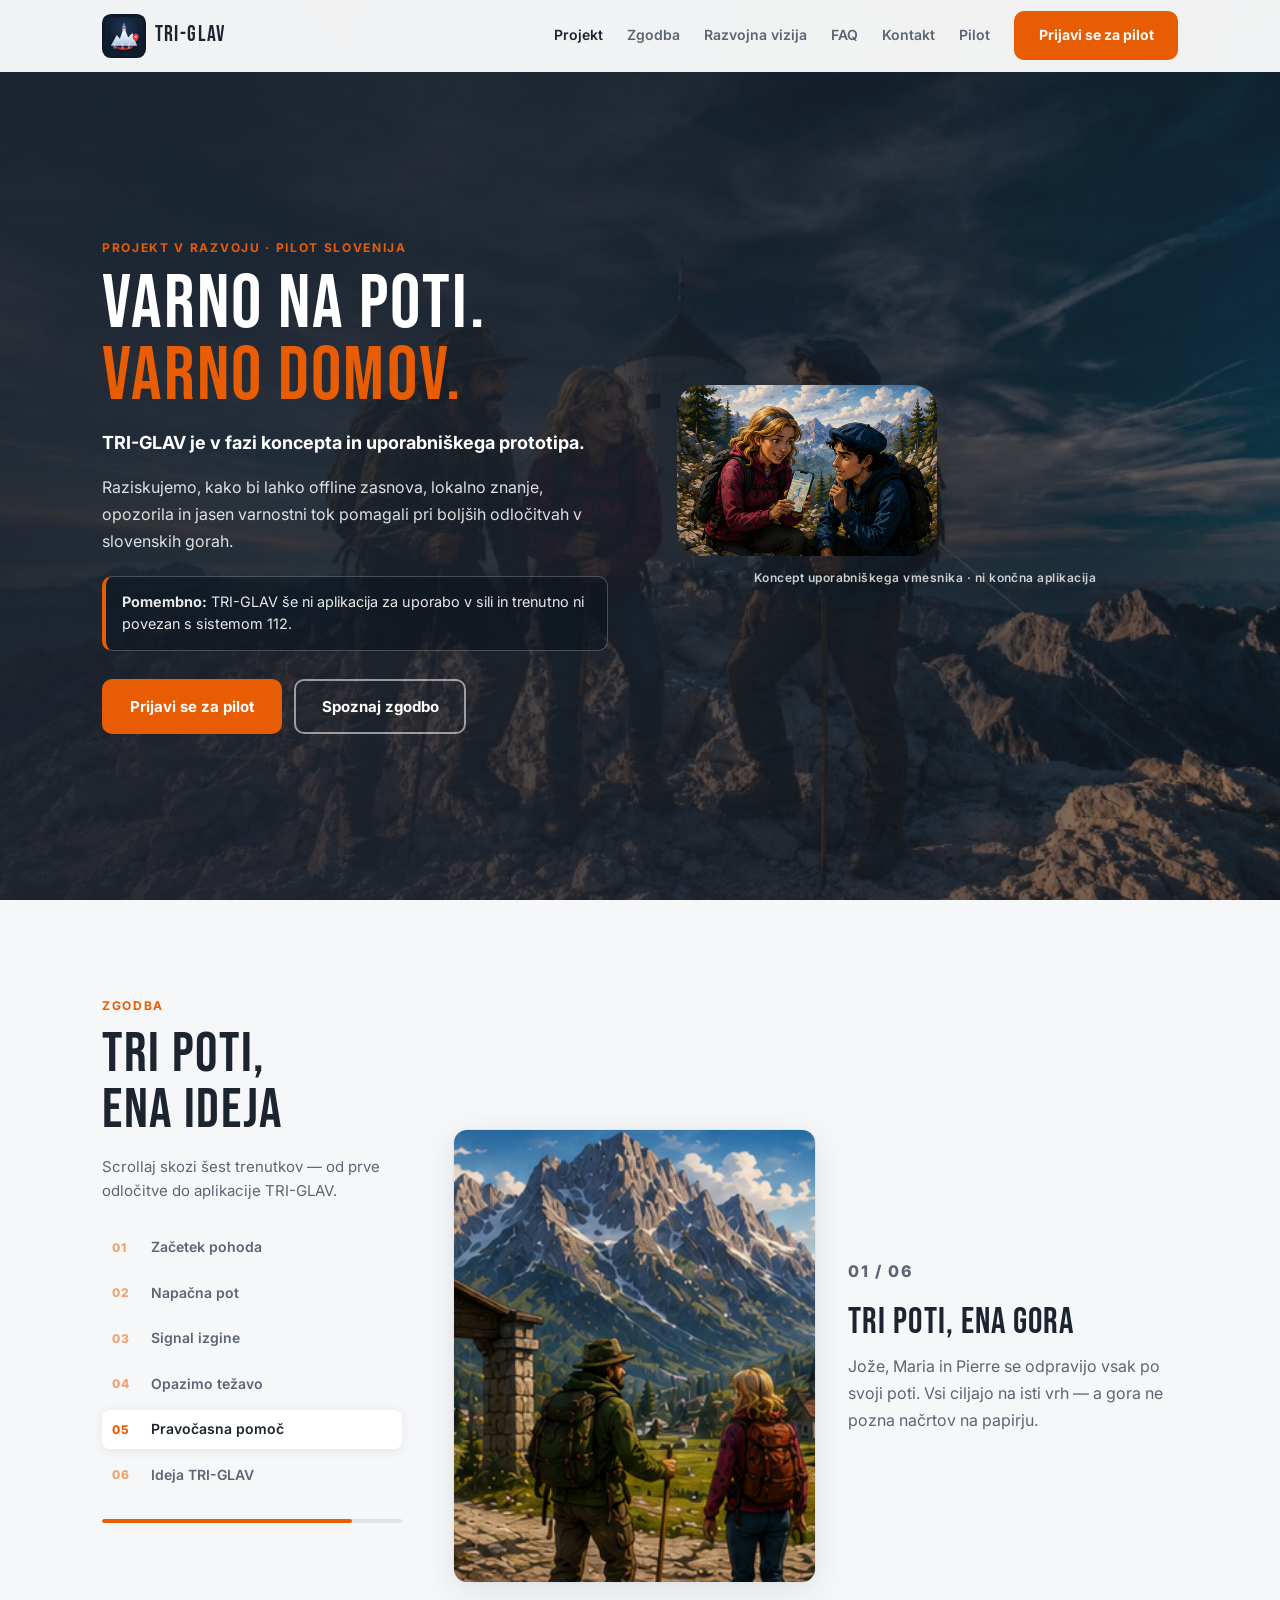
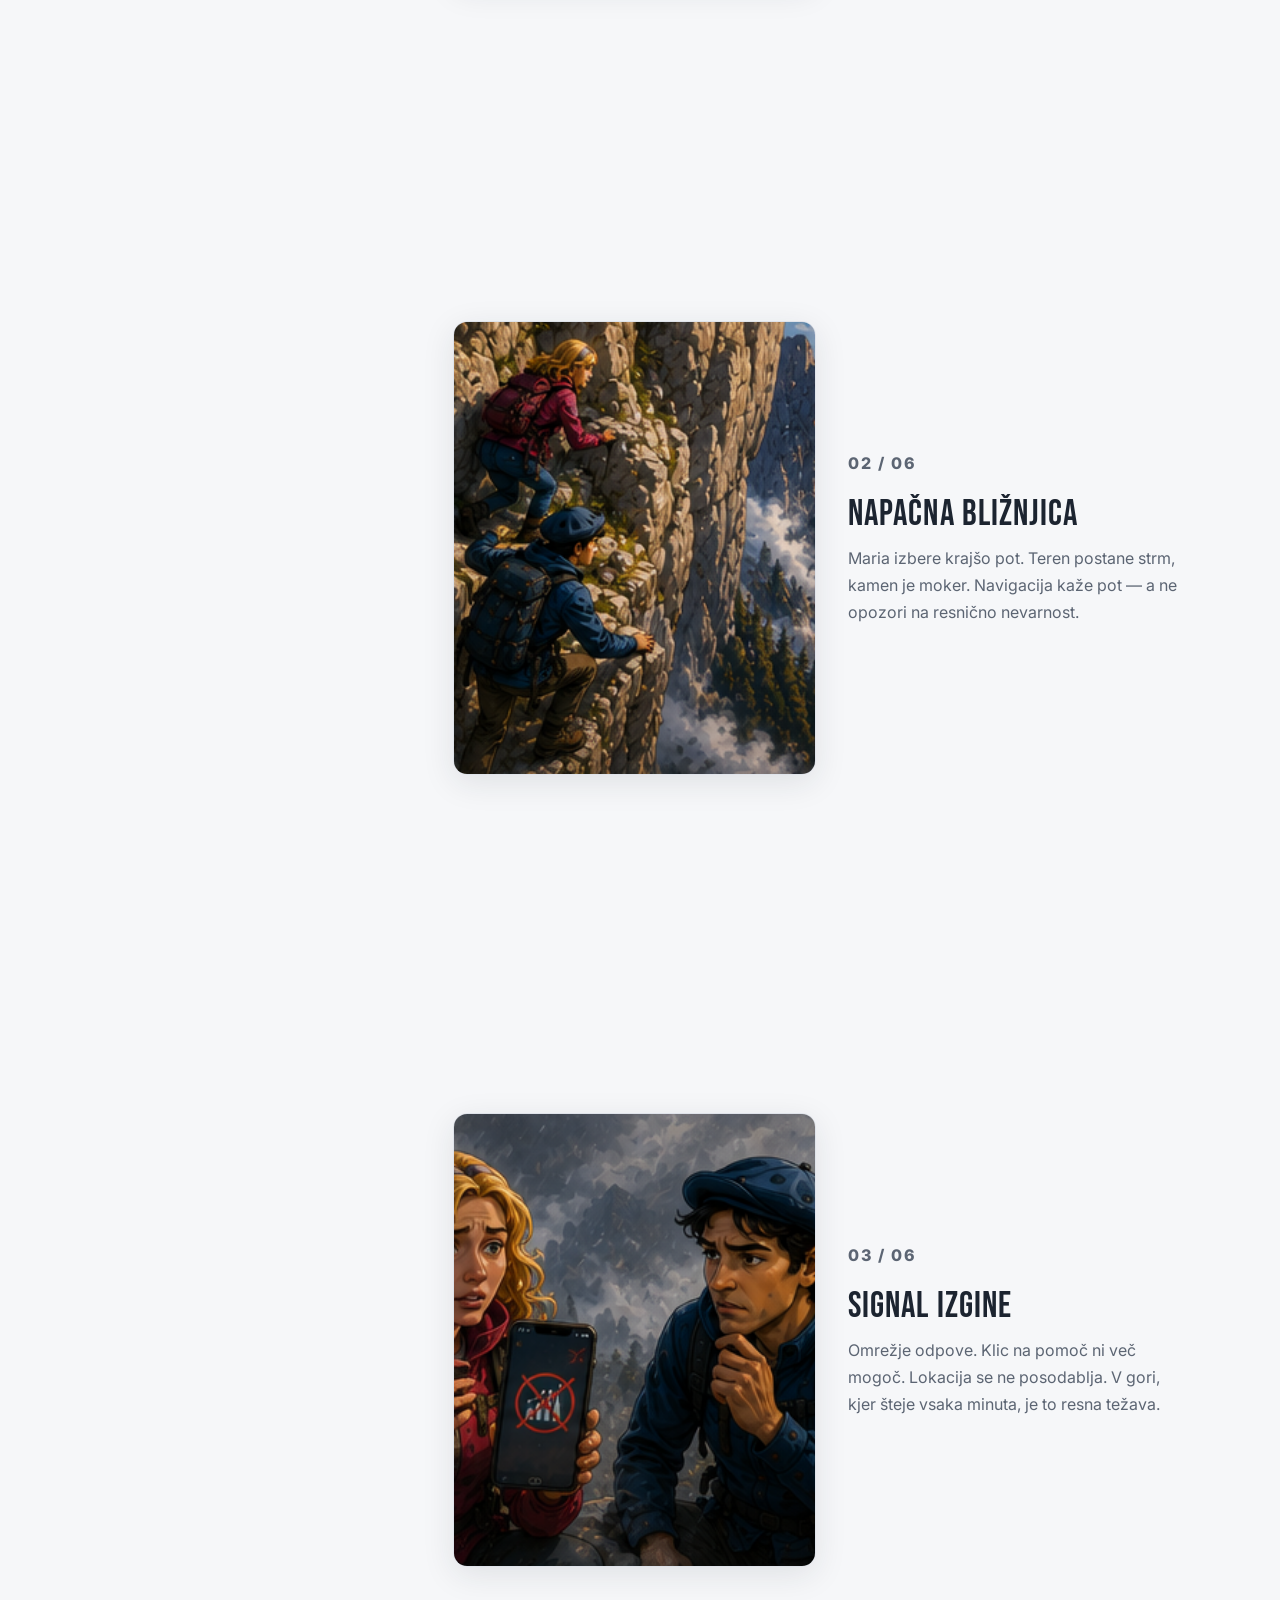
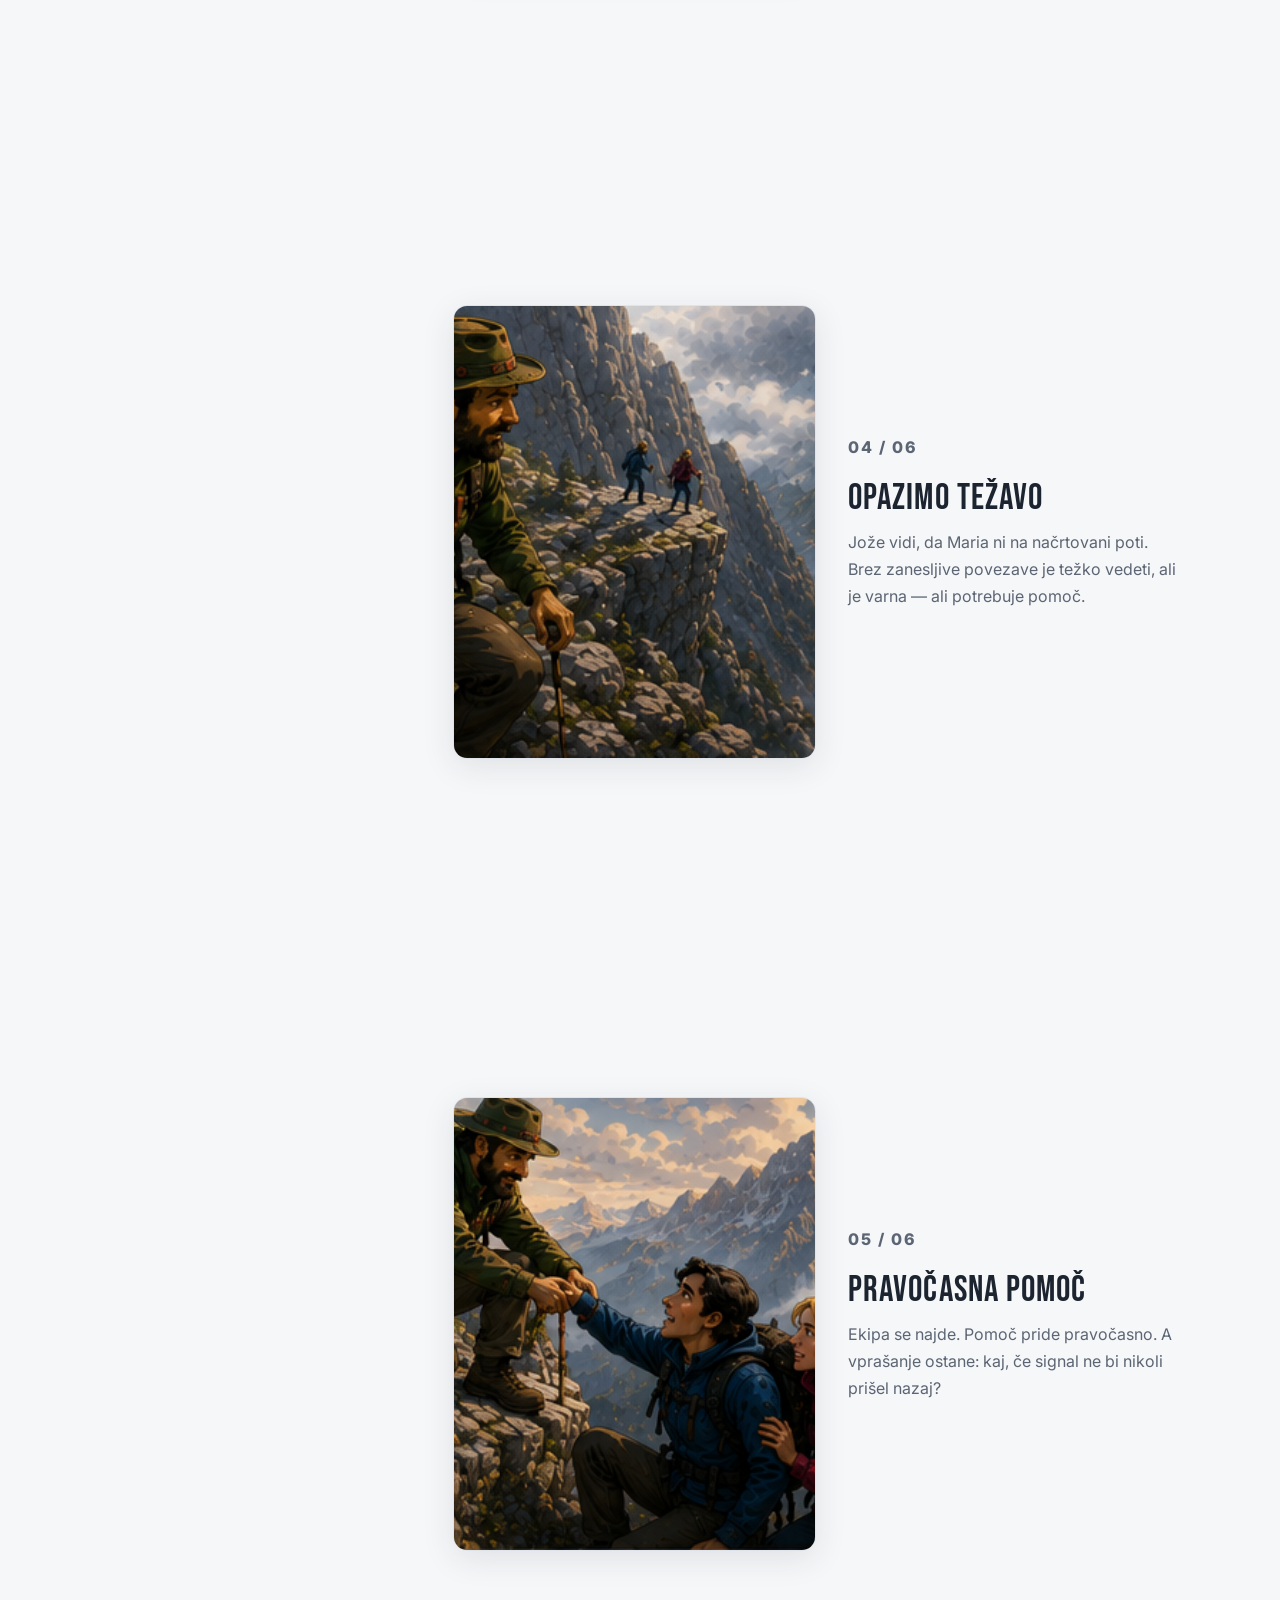
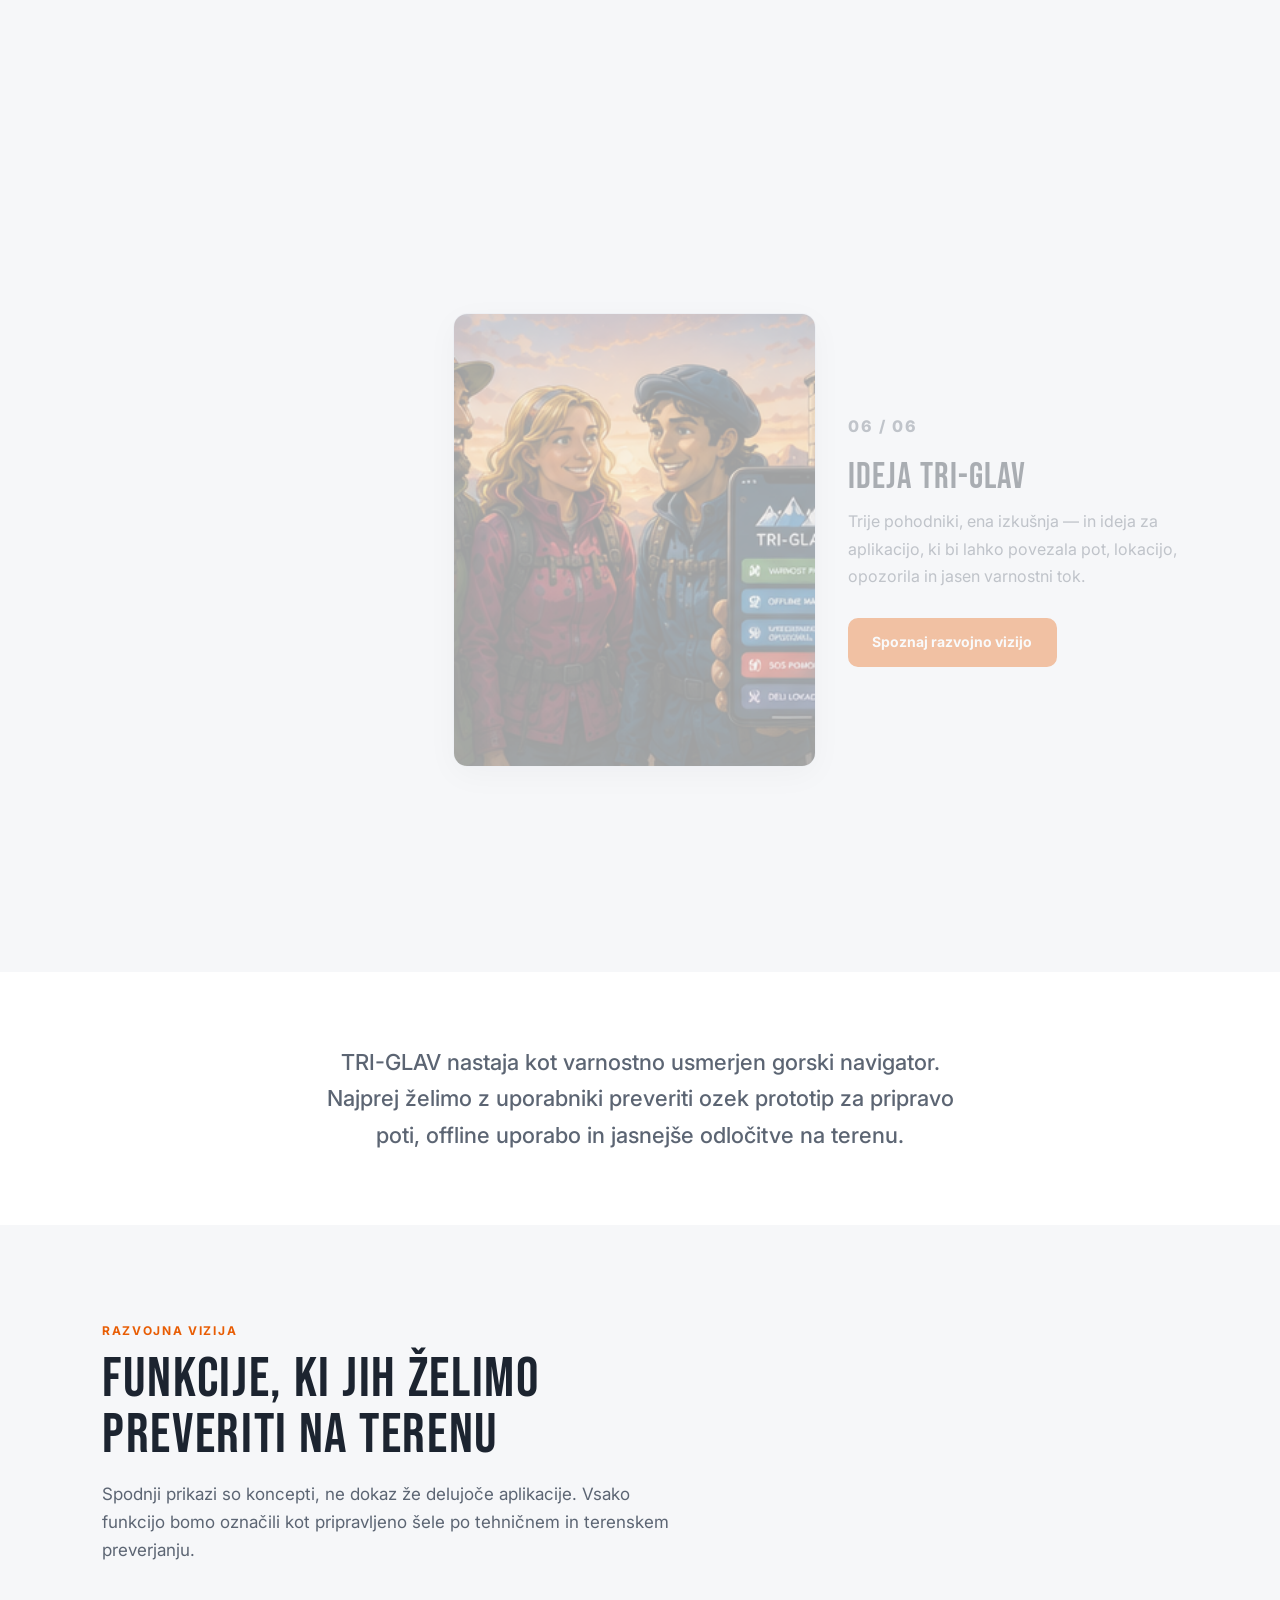
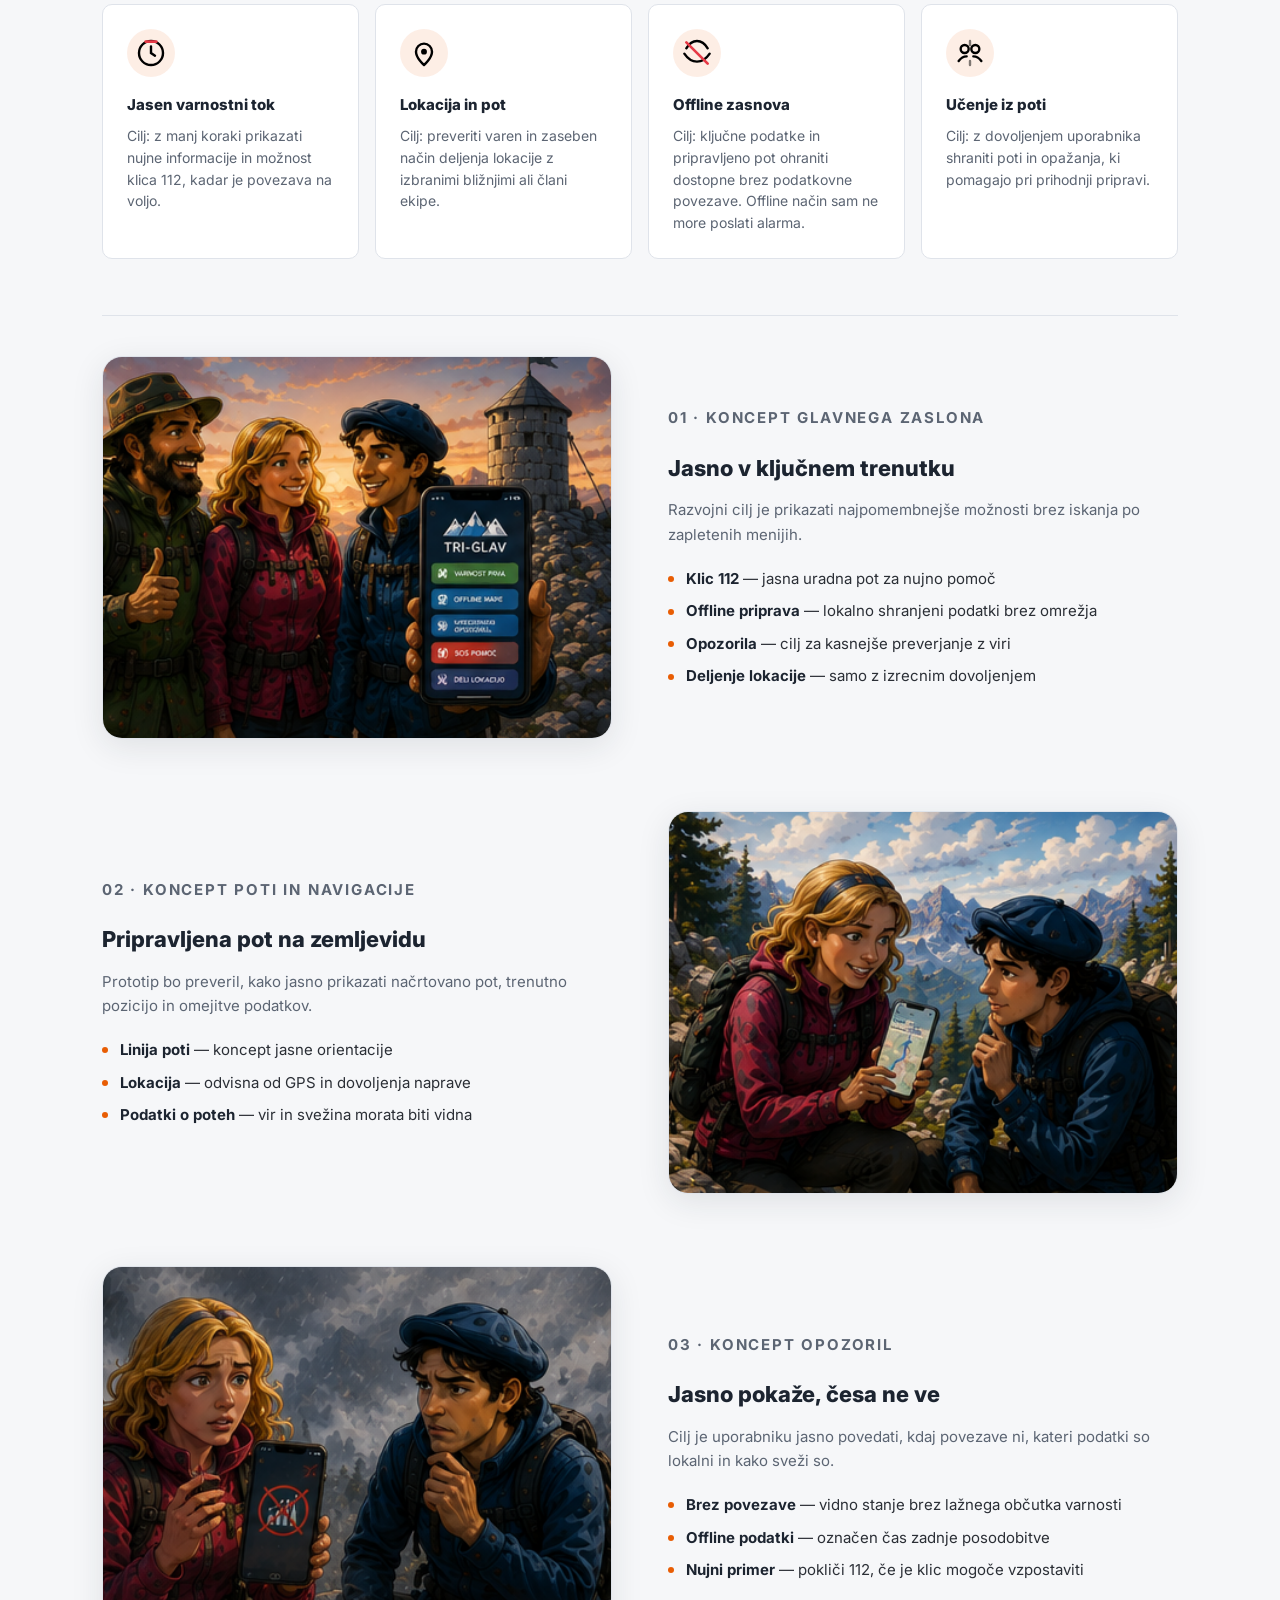
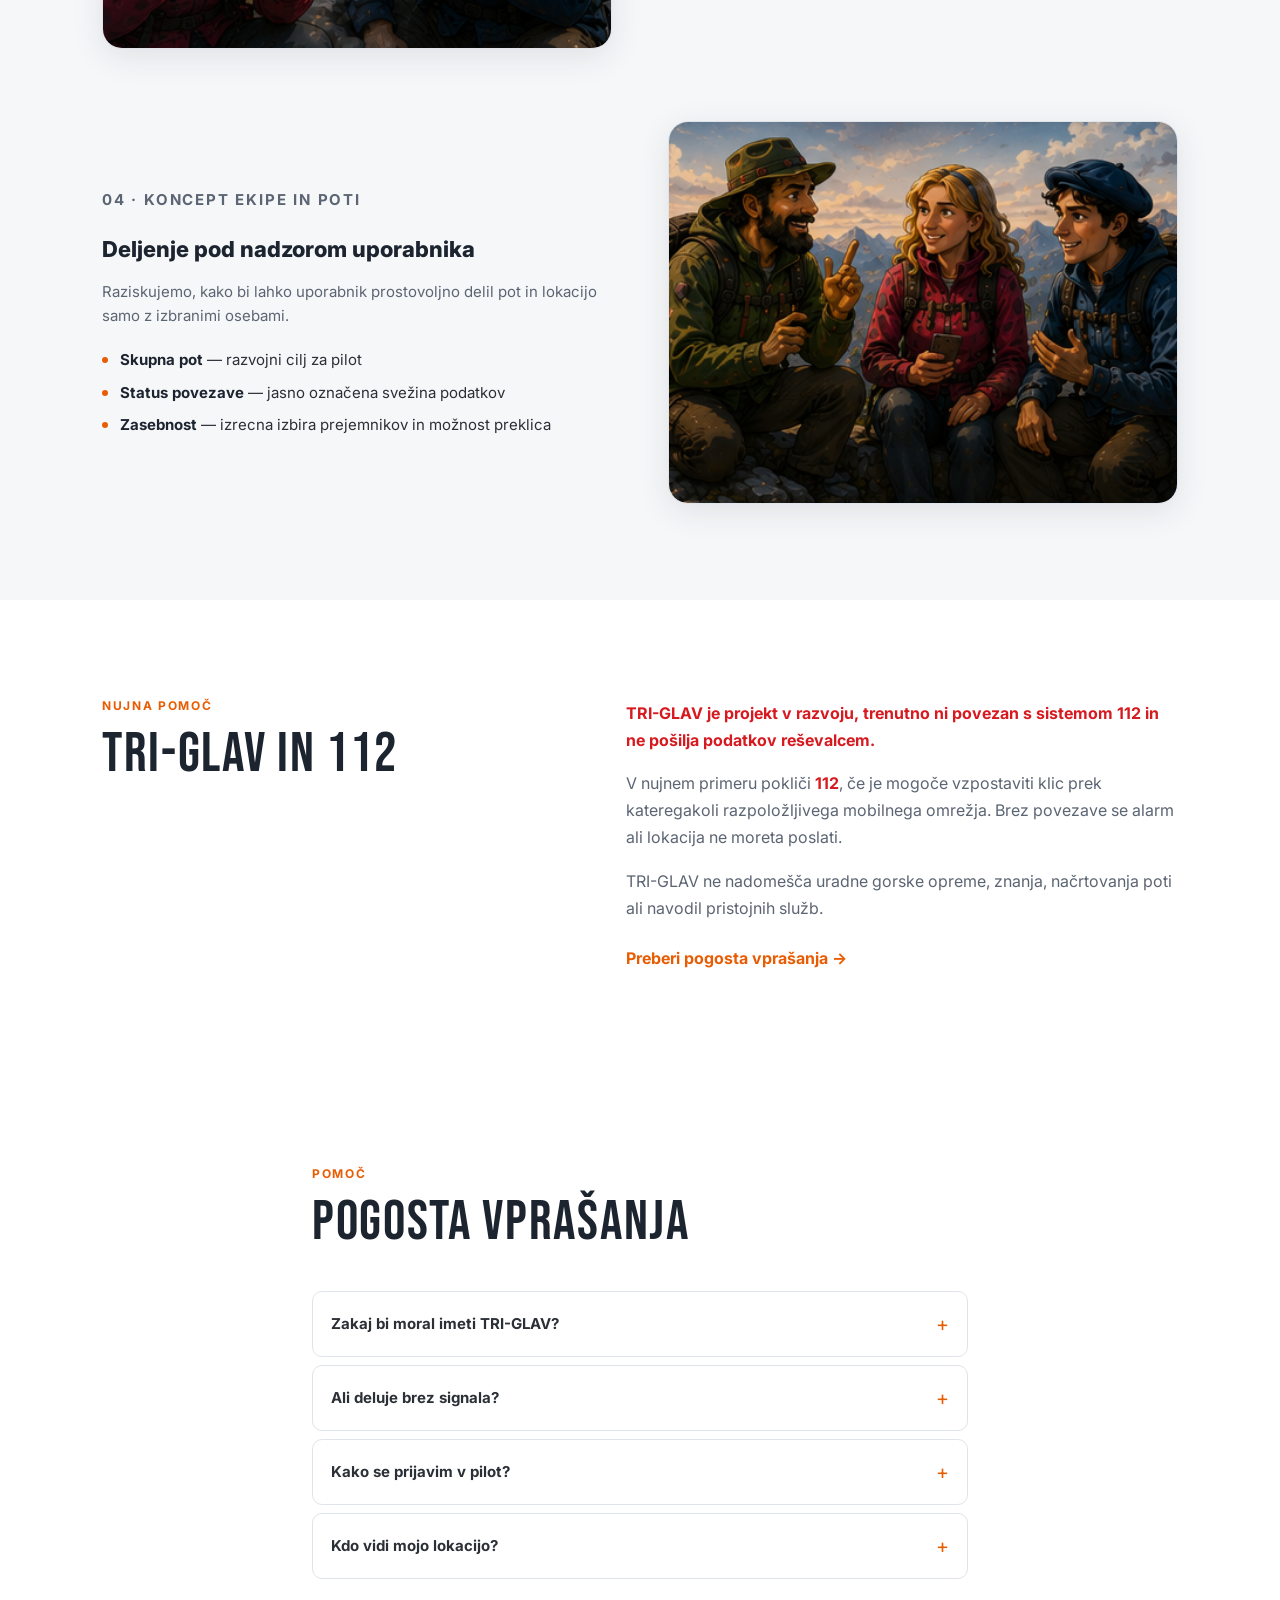
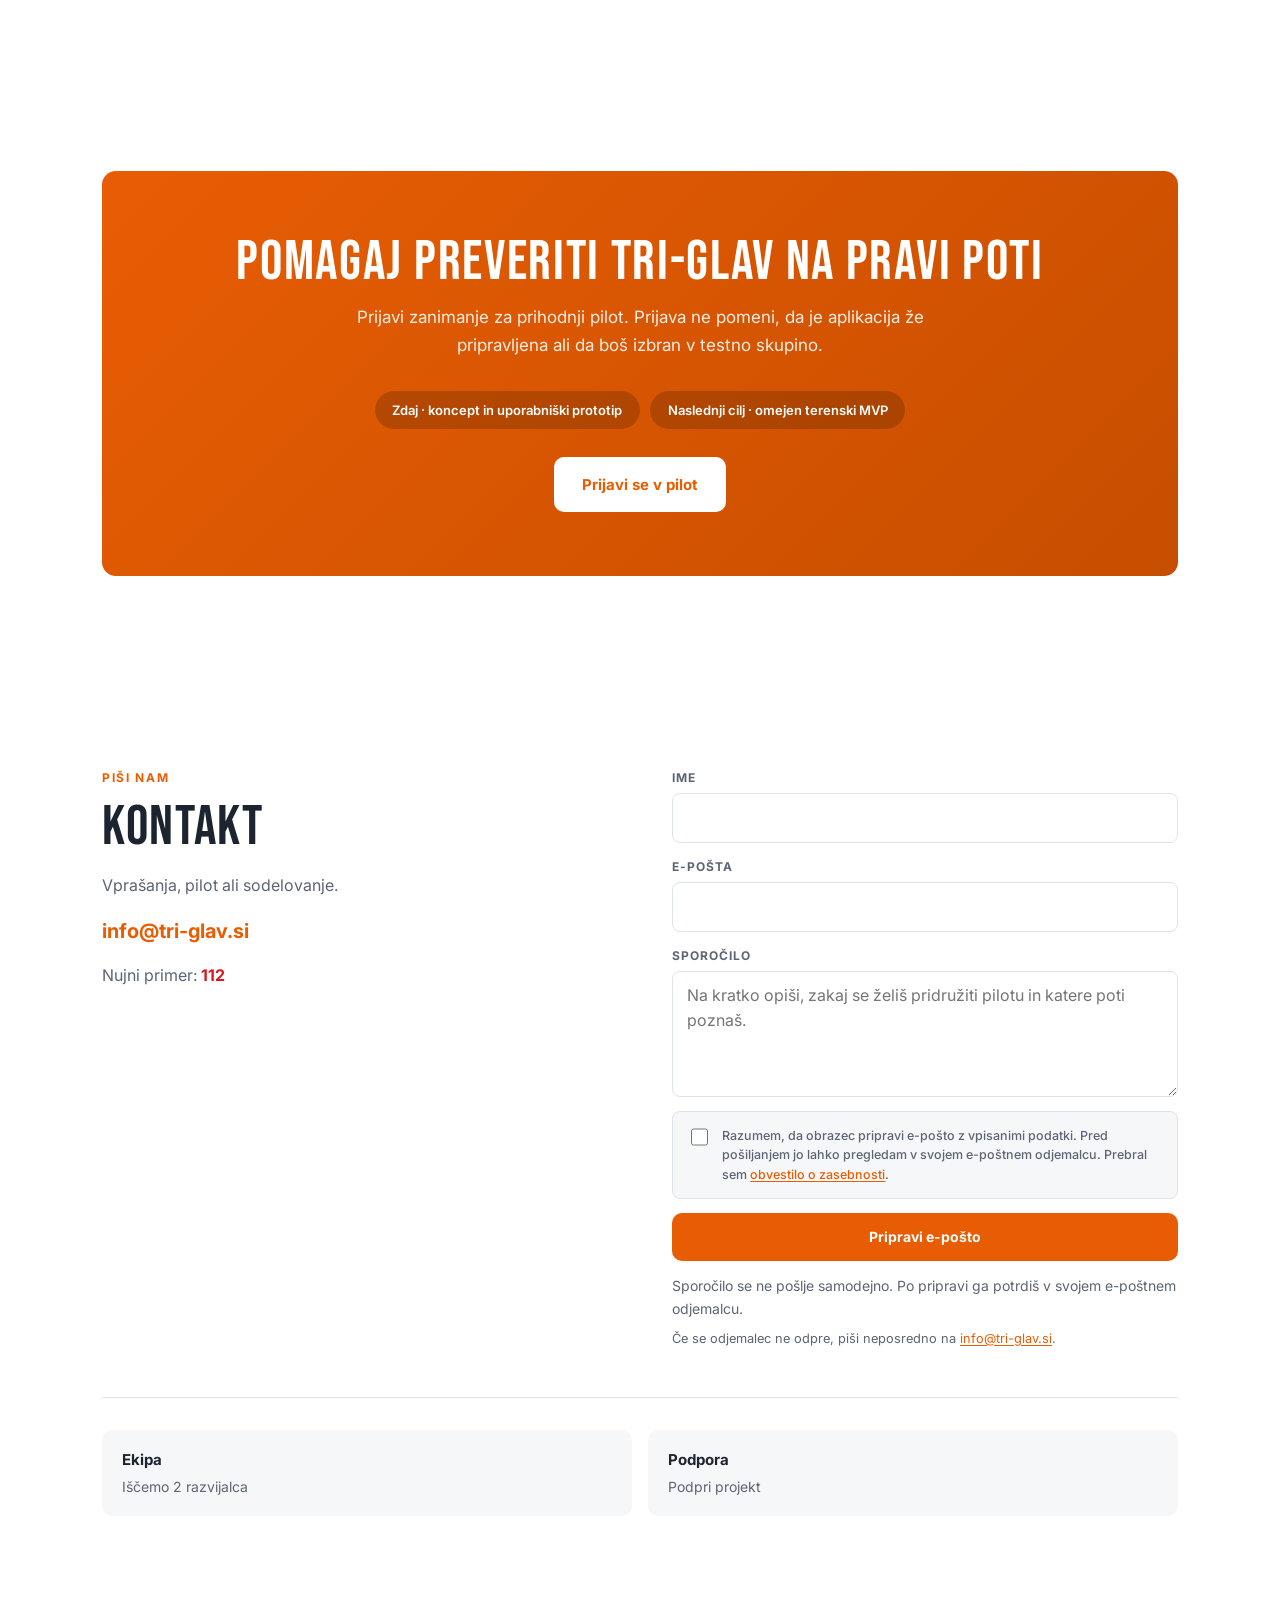
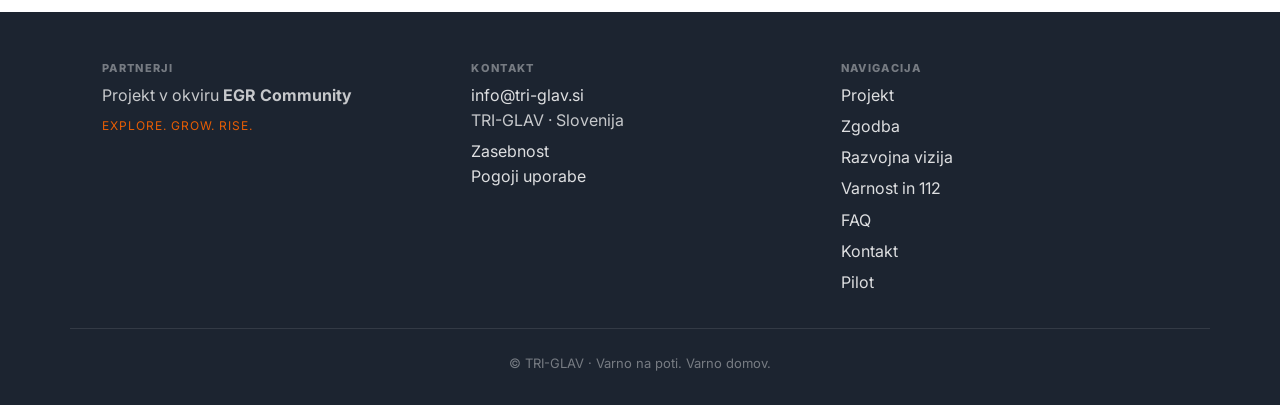
==== commit 47319dc7: "tri-glav: reconcile live site and prepare safe pilot copy" ====
--- a/index.html
+++ b/index.html
@@ -2,293 +2,407 @@
 <html lang="sl">
 <head>
   <meta charset="utf-8">
-  <meta http-equiv="X-UA-Compatible" content="IE=edge">
   <meta name="viewport" content="width=device-width, initial-scale=1">
   <title>TRI-GLAV | Projekt za varnejše poti v gorah</title>
-  <meta name="description" content="TRI-GLAV je projekt v razvoju za jasnejše in varnejše odločitve v slovenskih gorah. Spoznaj koncept in se prijavi za pilot.">
-  <meta name="keywords" content="TRI-GLAV, tri-glav.si, gorski navigator, planinstvo, offline navigacija, vreme, varnost v gorah">
-  <meta name="author" content="TRI-GLAV">
-  <meta name="robots" content="index,follow">
-  <meta name="theme-color" content="#0a223f">
-  <link rel="canonical" href="https://tri-glav.si/">
+  <meta name="description" content="TRI-GLAV je projekt v razvoju za varnejše odločitve v slovenskih gorah. Spoznaj koncept in se prijavi za pilot.">
+  <meta name="robots" content="index, follow">
+  <link rel="canonical" href="https://www.tri-glav.si/">
+  <meta property="og:title" content="TRI-GLAV | Varno na poti. Varno domov.">
+  <meta property="og:description" content="Projekt v razvoju za jasnejše in varnejše odločitve v slovenskih gorah. Prijavi se za pilot.">
+  <meta property="og:type" content="website">
   <meta property="og:locale" content="sl_SI">
-  <meta property="og:type" content="website">
-  <meta property="og:site_name" content="TRI-GLAV">
-  <meta property="og:title" content="TRI-GLAV | Projekt za varnejše poti v gorah">
-  <meta property="og:description" content="Spoznaj koncept, razvojni status in prijavo za pilot TRI-GLAV.">
-  <meta property="og:url" content="https://tri-glav.si/">
-  <meta property="og:image" content="https://tri-glav.si/assets/bottom-hero.png">
+  <meta property="og:url" content="https://www.tri-glav.si/">
+  <meta property="og:image" content="https://www.tri-glav.si/assets/brand/hero-story-bg.png">
   <meta name="twitter:card" content="summary_large_image">
-  <meta name="twitter:title" content="TRI-GLAV | Projekt za varnejše poti v gorah">
-  <meta name="twitter:description" content="TRI-GLAV nastaja kot varnostno usmerjen gorski navigator. Spoznaj koncept in se prijavi za pilot.">
-  <meta name="twitter:image" content="https://tri-glav.si/assets/bottom-hero.png">
-  <link rel="icon" href="assets/favicon.png" type="image/png">
+  <meta name="twitter:title" content="TRI-GLAV | Varno na poti. Varno domov.">
+  <meta name="twitter:description" content="Spoznaj razvojni koncept TRI-GLAV in se prijavi za pilot.">
+  <meta name="twitter:image" content="https://www.tri-glav.si/assets/brand/hero-story-bg.png">
+  <link rel="preload" href="assets/brand/hero-story-bg.png" as="image" fetchpriority="high">
+  <link rel="icon" href="assets/icons/favicon.svg" type="image/svg+xml">
+  <link rel="icon" href="assets/icons/favicon.ico" sizes="any">
+  <link rel="icon" href="assets/icons/favicon-32.png" type="image/png" sizes="32x32">
+  <link rel="apple-touch-icon" href="assets/icons/apple-touch-icon.png" sizes="180x180">
+  <link rel="manifest" href="manifest.webmanifest">
   <link rel="preconnect" href="https://fonts.googleapis.com">
   <link rel="preconnect" href="https://fonts.gstatic.com" crossorigin>
-  <link href="https://fonts.googleapis.com/css2?family=Manrope:wght@400;500;700;800&family=Fraunces:opsz,wght@9..144,600;9..144,700&display=swap" rel="stylesheet">
+  <link href="https://fonts.googleapis.com/css2?family=Bebas+Neue&family=Inter:wght@400;500;600;700;800&display=swap" rel="stylesheet">
   <link rel="stylesheet" href="styles.css">
+  <meta name="theme-color" content="#1c2430">
 </head>
 <body>
-  <a class="skip-link" href="#main">Preskoči na vsebino</a>
-
-  <header class="site-header" id="home">
-    <div class="header-shell">
-      <a href="#home" class="brand" aria-label="TRI-GLAV domov">
-        <img src="assets/logo-top.png" alt="TRI-GLAV — Varno na poti. Varno domov." width="1024" height="384" loading="eager" decoding="async">
+  <header class="site-header">
+    <div class="wrap header-inner">
+      <a href="#domov" class="brand" aria-label="TRI-GLAV — na začetek strani">
+        <img src="assets/brand/logo-triglav-iconmark.svg" alt="" width="44" height="44" class="brand-icon">
+        <span class="brand-name">TRI-GLAV</span>
       </a>
-
       <button class="menu-toggle" type="button" aria-expanded="false" aria-controls="site-nav" aria-label="Odpri meni">
-        <span></span>
-        <span></span>
+        <span></span><span></span><span></span>
       </button>
-
       <nav class="site-nav" id="site-nav" aria-label="Glavna navigacija">
-        <a href="#zgodba">Zgodba</a>
-        <a href="#funkcije">Vizija</a>
-        <a href="#aplikacija">Razvoj</a>
-        <a href="#kontakt">Kontakt</a>
+        <a href="#domov" data-nav-link="domov">Projekt</a>
+        <a href="#zgodba" data-nav-link="zgodba">Zgodba</a>
+        <a href="#kako" data-nav-link="kako">Razvojna vizija</a>
+        <a href="#vprasanja" data-nav-link="vprasanja">FAQ</a>
+        <a href="#kontakt" data-nav-link="kontakt">Kontakt</a>
+        <a href="#pilot" data-nav-link="pilot">Pilot</a>
       </nav>
-
-      <a class="header-cta" href="#kontakt">Prijavi se za pilot</a>
+      <a class="btn btn-primary header-cta" href="#pilot">Prijavi se za pilot</a>
     </div>
   </header>
 
   <main id="main">
-    <section class="hero">
-      <div class="hero-backdrop" aria-hidden="true"></div>
-      <div class="hero-grid">
-        <div class="hero-copy reveal" data-delay="0">
-          <p class="status-pill"><span></span> Projekt v razvoju</p>
-          <p class="eyebrow">TRI-GLAV</p>
-          <h1>Varno na poti. Varno domov.</h1>
-          <p class="hero-lead">TRI-GLAV raziskuje, kako bi lahko pametni gorski navigator povezal offline zasnovo, lokalno znanje, opozorila in jasnejši dostop do nujnih informacij.</p>
+    <section class="hero" id="domov">
+      <div class="hero-media" aria-hidden="true">
+        <img src="assets/brand/hero-story-bg.png" alt="" class="hero-bg" width="1920" height="1080" decoding="async">
+        <div class="hero-overlay"></div>
+      </div>
+      <div class="wrap hero-grid">
+        <div class="hero-copy reveal">
+          <p class="eyebrow">Projekt v razvoju · Pilot Slovenija</p>
+          <h1 class="hero-title">
+            Varno na poti.<br>
+            <span class="text-accent">Varno domov.</span>
+          </h1>
+          <p class="hero-lead">TRI-GLAV je v fazi koncepta in uporabniškega prototipa.</p>
+          <p class="prose prose-light">Raziskujemo, kako bi lahko offline zasnova, lokalno znanje, opozorila in jasen varnostni tok pomagali pri boljših odločitvah v slovenskih gorah.</p>
+          <div class="hero-status" role="note">
+            <strong>Pomembno:</strong> TRI-GLAV še ni aplikacija za uporabo v sili in trenutno ni povezan s sistemom 112.
+          </div>
           <div class="hero-actions">
-            <a class="btn btn-primary" href="#kontakt">Prijavi se za pilot</a>
-            <a class="btn btn-secondary" href="#zgodba">Spoznaj koncept</a>
-          </div>
-          <ul class="hero-points">
-            <li>Načrtovana offline priprava in orientacija</li>
-            <li>Razvojni cilj: opozorila v kontekstu poti</li>
-            <li>Pilotni koncept z lokalnim znanjem</li>
-          </ul>
-        </div>
-
-        <div class="hero-visual reveal" data-delay="140">
-          <div class="hero-logo-card">
-            <img src="assets/logo-top.png" alt="TRI-GLAV" width="1024" height="384" loading="eager" decoding="async">
-            <div class="hero-status">
-              <strong>Faza: koncept in uporabniški prototip</strong>
-              <span>Naslednji cilj: terenski MVP s pilotnimi partnerji.</span>
-            </div>
-          </div>
-          <div class="hero-story-card">
-            <img src="assets/hero-story.jpg" alt="TRI-GLAV zgodba v gorah" width="1024" height="337" fetchpriority="high">
-            <div class="hero-story-overlay">
-              <strong>Jože. Maria. Pierre.</strong>
-              <span>Trije pogledi na isto pot. En cilj: varna vrnitev.</span>
-            </div>
-          </div>
-        </div>
-      </div>
-    </section>
-
-    <section class="trust-strip reveal" data-delay="40">
-      <div>Offline zasnova</div>
-      <div>Razmere na poti</div>
-      <div>Varnostni tok</div>
-      <div>Lokalno znanje</div>
-    </section>
-
-    <section class="section intro" id="zgodba">
-      <div class="section-heading reveal" data-delay="0">
-        <p class="eyebrow">Zgodba TRI-GLAV</p>
-        <h2>Jože pozna pot. Maria ima internet. Pierre ima Google Maps.</h2>
-        <p>V gorah ne šteje najhitrejši zaslon, ampak zanesljiva odločitev. TRI-GLAV raziskuje, kako povezati izkušnje domačinov, aktualne razmere in orodja, ki bi delovala tudi brez mobilnega signala.</p>
-      </div>
-
-      <div class="story-showcase reveal" data-delay="40">
-        <div class="story-poster">
-          <img src="assets/story-full.jpg" alt="Celotna TRI-GLAV zgodba z Jožetom, Mario in Pierrom" width="1024" height="1536" loading="lazy" decoding="async">
-        </div>
-        <div class="story-summary">
-          <article>
-            <span>01</span>
-            <h3>Tri pogledi, ena prava odločitev</h3>
-            <p>Jože pozna teren, Maria zaupa internetu, Pierre navigaciji. TRI-GLAV želi te tri poglede povezati v bolj zanesljivo planinsko izkušnjo.</p>
-          </article>
-          <article>
-            <span>02</span>
-            <h3>Ko signal odpove, priprava ostane</h3>
-            <p>Razvojni cilj so offline poti, opozorila in lokalno znanje za trenutke, ko je v gorah najmanj prostora za napačen korak.</p>
-          </article>
-          <article>
-            <span>03</span>
-            <h3>Prava pot vodi varno domov</h3>
-            <p>Vizija TRI-GLAV ni le zemljevid, temveč premišljen sopotnik za vreme, nevarnosti, skupnost in varnejše odločitve.</p>
-          </article>
-        </div>
-      </div>
-    </section>
-
-    <section class="section statement reveal" data-delay="40">
-      <div class="statement-card">
-        <p class="eyebrow">Zakaj TRI-GLAV</p>
-        <h2>Gore niso ceste.</h2>
-        <p>TRI-GLAV izhaja iz preprostega vprašanja: kako združiti smer, razmere, teren in pomoč v jasnejšo odločitev?</p>
-      </div>
-    </section>
-
-    <section class="section features" id="funkcije">
-      <div class="section-heading reveal" data-delay="0">
-        <p class="eyebrow">Produktna vizija</p>
-        <h2>Šest gradnikov, ki jih želimo preveriti na terenu.</h2>
-        <p>To so razvojni cilji, ne obljuba že končanega izdelka. Prioritete bomo preverjali skupaj s planinci, društvi in pilotnimi partnerji.</p>
-      </div>
-
-      <div class="feature-grid">
-        <article class="feature-card reveal" data-delay="40">
-          <div class="feature-icon">01</div>
-          <h3>Offline navigacija</h3>
-          <p>Cilj: ključne poti in priprava naj ostanejo dosegljive tudi brez podatkovne povezave.</p>
-        </article>
-        <article class="feature-card reveal" data-delay="80">
-          <div class="feature-icon">02</div>
-          <h3>Vreme v kontekstu poti</h3>
-          <p>Cilj: povezati opozorila z razmerami na izbrani poti, ne le s splošno napovedjo.</p>
-        </article>
-        <article class="feature-card reveal" data-delay="120">
-          <div class="feature-icon">03</div>
-          <h3>Nevarnosti in zapore</h3>
-          <p>Cilj: jasno izpostaviti plazove, poškodovane odseke, požare in druga opozorila pred odhodom.</p>
-        </article>
-        <article class="feature-card reveal" data-delay="160">
-          <div class="feature-icon">04</div>
-          <h3>Varnostni tok</h3>
-          <p>Cilj: skrajšati pot do nujnih informacij in jasno pokazati, kaj storiti v ključnem trenutku.</p>
-        </article>
-        <article class="feature-card reveal" data-delay="200">
-          <div class="feature-icon">05</div>
-          <h3>Skupnost planincev</h3>
-          <p>Cilj: preveriti varen način deljenja aktualnih opažanj ljudi, ki so na poti danes.</p>
-        </article>
-        <article class="feature-card reveal" data-delay="240">
-          <div class="feature-icon">06</div>
-          <h3>Lokalno znanje</h3>
-          <p>Cilj: vključiti preverjeno domače znanje, ki dopolni digitalne podatke in presojo na terenu.</p>
-        </article>
-      </div>
-    </section>
-
-    <section class="section statement reveal" id="varnost" data-delay="40">
-      <div class="statement-card">
-        <p class="eyebrow">Pomembno varnostno obvestilo</p>
-        <h2>V sili vedno pokliči 112.</h2>
-        <p>TRI-GLAV je projekt v razvoju, trenutno ni povezan s sistemom 112 in ne nadomešča uradnih poti za nujno pomoč. Načrtovane varnostne funkcije bodo predstavljene kot delovni cilji, dokler ne bodo tehnično in terensko preverjene.</p>
-      </div>
-    </section>
-
-    <section class="section app-section" id="aplikacija">
-      <div class="app-shell">
-        <div class="app-copy reveal" data-delay="0">
-          <p class="eyebrow">Razvojni status in pilot</p>
-          <h2>Od jasne zgodbe do preverljivega terenskega MVP-ja.</h2>
-          <p>TRI-GLAV je trenutno koncept z razvito vizualno smerjo in uporabniško zgodbo. Naslednji dokaz ni trgovina z aplikacijami, ampak ozek prototip, preizkušen z resničnimi uporabniki.</p>
-
-          <div class="store-row">
-            <div class="store-badge">
-              <span>Zdaj</span>
-              <strong>Koncept in prototip</strong>
-            </div>
-            <div class="store-badge">
-              <span>Naslednji korak</span>
-              <strong>Terenski MVP</strong>
-            </div>
-          </div>
-
-          <div class="app-meta">
-            <div>
-              <strong>Iščemo pilotne partnerje</strong>
-              <span>Planinci, društva, reševalci in turistični deležniki.</span>
-            </div>
-            <div>
-              <strong>Iščemo produktno sodelovanje</strong>
-              <span>Razvoj, UX, zemljevidi, podatki in terensko preverjanje.</span>
-            </div>
-          </div>
-        </div>
-
-        <div class="app-visual reveal" data-delay="120">
-          <div class="phone-frame">
-            <img src="assets/app-icon.png" alt="Koncept ikone aplikacije TRI-GLAV" width="195" height="190" loading="lazy" decoding="async">
-          </div>
-          <div class="progress-card" aria-label="TRI-GLAV razvojni tok">
-            <span>01 · Problem</span>
-            <strong>Varnost pred funkcijami</strong>
-            <span>02 · Prototip</span>
-            <strong>Ozek in preverljiv tok</strong>
-            <span>03 · Pilot</span>
-            <strong>Učenje na terenu</strong>
-          </div>
-        </div>
-      </div>
-    </section>
-
-    <section class="section panorama reveal" data-delay="60">
-      <img src="assets/bottom-hero.png" alt="Pogled na vrhove in Aljažev stolp" width="654" height="204" loading="lazy" decoding="async">
-    </section>
-
-    <section class="section contact-section" id="kontakt">
-      <div class="contact-copy reveal" data-delay="0">
-        <p class="eyebrow">Kontakt</p>
-          <h2>Prijavi se za pilot ali sodelovanje.</h2>
-        <p>Projekt je v zgodnji fazi. Veseli bomo konkretnega pogovora o pilotu, produktnem sodelovanju ali dolgoročnem partnerstvu. Obrazec pripravi e-pošto v tvojem odjemalcu.</p>
-        <div class="contact-points">
-          <div>Za planince, društva in turistične partnerje</div>
-          <div>Za produktne, razvojne in podatkovne sodelavce</div>
-          <div>Za partnerje, ki želijo preverljiv pilot, ne praznih obljub</div>
-        </div>
-      </div>
-
-      <form class="contact-form reveal" data-delay="120" id="contact-form" novalidate>
-        <label>
-          <span>Ime in priimek</span>
-          <input type="text" name="name" placeholder="Tvoje ime" required>
-        </label>
-        <label>
-          <span>E-pošta</span>
-          <input type="email" name="email" placeholder="ime@primer.si" required>
-        </label>
-        <label>
-          <span>Telefon ali organizacija</span>
-          <input type="text" name="context" placeholder="Po želji">
-        </label>
-        <label>
-          <span>Sporočilo</span>
-          <textarea name="message" rows="5" placeholder="Na kratko opiši zanimanje za TRI-GLAV." required></textarea>
-        </label>
-        <button class="btn btn-primary" type="submit">Prijavi se za pilot</button>
-        <p class="form-note" id="form-status" aria-live="polite">Ob oddaji se odpre pripravljen e-mail za info@tri-glav.si.</p>
-        <div class="profile-links" aria-label="Javni profili ustanovitelja">
-          <a href="https://www.linkedin.com/in/miha-tavcar-773502101/" target="_blank" rel="noopener">LinkedIn · Miha Tavčar</a>
-          <a href="https://github.com/vcheeko" target="_blank" rel="noopener">GitHub · vcheeko</a>
-        </div>
-      </form>
-    </section>
-
-    <section class="section closing reveal" data-delay="40">
-      <p class="eyebrow">TRI-GLAV</p>
-      <h2>V gorah ni pomembno, kateri jezik govoriš.</h2>
-      <p>Pomembno je, da se vsi varno vrnemo domov.</p>
+            <a class="btn btn-primary btn-lg" href="#pilot">Prijavi se za pilot</a>
+            <a class="btn btn-outline-light btn-lg" href="#zgodba">Spoznaj zgodbo</a>
+          </div>
+        </div>
+        <div class="hero-visual reveal">
+          <figure class="hero-concept">
+            <img src="assets/story-02-google-maps.png" alt="Koncept prikaza poti v prihodnji aplikaciji TRI-GLAV" width="600" height="800" class="hero-phone-img" loading="eager" fetchpriority="high" decoding="async">
+            <figcaption>Koncept uporabniškega vmesnika · ni končna aplikacija</figcaption>
+          </figure>
+        </div>
+      </div>
+    </section>
+
+    <section class="story-scroll" id="zgodba" aria-label="Zgodba TRI-GLAV">
+      <div class="wrap story-scroll__layout">
+        <aside class="story-scroll__rail" aria-label="Poglavja zgodbe">
+          <p class="eyebrow">Zgodba</p>
+          <h2 class="section-title">Tri poti,<br>ena ideja</h2>
+          <p class="story-scroll__intro">Scrollaj skozi šest trenutkov — od prve odločitve do aplikacije TRI-GLAV.</p>
+          <nav class="story-scroll__nav" id="story-nav">
+            <button type="button" class="story-scroll__link is-active" data-chapter="0"><span>01</span> Začetek pohoda</button>
+            <button type="button" class="story-scroll__link" data-chapter="1"><span>02</span> Napačna pot</button>
+            <button type="button" class="story-scroll__link" data-chapter="2"><span>03</span> Signal izgine</button>
+            <button type="button" class="story-scroll__link" data-chapter="3"><span>04</span> Opazimo težavo</button>
+            <button type="button" class="story-scroll__link" data-chapter="4"><span>05</span> Pravočasna pomoč</button>
+            <button type="button" class="story-scroll__link" data-chapter="5"><span>06</span> Ideja TRI-GLAV</button>
+          </nav>
+          <div class="story-scroll__progress" aria-hidden="true">
+            <div class="story-scroll__progress-bar" id="story-progress"></div>
+          </div>
+        </aside>
+
+        <div class="story-scroll__chapters" id="story-chapters">
+          <article class="story-chapter is-active" data-chapter="0" id="story-0">
+            <figure class="story-chapter__media">
+              <img src="assets/story-01-vrata.png" alt="Tri pohodniki na različnih poteh proti gori" width="800" height="1000" loading="eager" fetchpriority="high" decoding="async">
+            </figure>
+            <div class="story-chapter__body">
+              <p class="story-chapter__num">01 / 06</p>
+              <h3>Tri poti, ena gora</h3>
+              <p>Jože, Maria in Pierre se odpravijo vsak po svoji poti. Vsi ciljajo na isti vrh — a gora ne pozna načrtov na papirju.</p>
+            </div>
+          </article>
+
+          <article class="story-chapter" data-chapter="1" id="story-1">
+            <figure class="story-chapter__media">
+              <img src="assets/story-03-prepad.png" alt="Pohodnik na nevarni bližnjici ob prepadu" width="800" height="1000" loading="lazy" decoding="async">
+            </figure>
+            <div class="story-chapter__body">
+              <p class="story-chapter__num">02 / 06</p>
+              <h3>Napačna bližnjica</h3>
+              <p>Maria izbere krajšo pot. Teren postane strm, kamen je moker. Navigacija kaže pot — a ne opozori na resnično nevarnost.</p>
+            </div>
+          </article>
+
+          <article class="story-chapter" data-chapter="2" id="story-2">
+            <figure class="story-chapter__media">
+              <img src="assets/story-04-no-signal.png" alt="Telefon brez signala v megleni gori" width="800" height="1000" loading="lazy" decoding="async">
+            </figure>
+            <div class="story-chapter__body">
+              <p class="story-chapter__num">03 / 06</p>
+              <h3>Signal izgine</h3>
+              <p>Omrežje odpove. Klic na pomoč ni več mogoč. Lokacija se ne posodablja. V gori, kjer šteje vsaka minuta, je to resna težava.</p>
+            </div>
+          </article>
+
+          <article class="story-chapter" data-chapter="3" id="story-3">
+            <figure class="story-chapter__media">
+              <img src="assets/story-05-joze-opazi.png" alt="Izkušen pohodnik opazuje pot iz daljave" width="800" height="1000" loading="lazy" decoding="async">
+            </figure>
+            <div class="story-chapter__body">
+              <p class="story-chapter__num">04 / 06</p>
+              <h3>Opazimo težavo</h3>
+              <p>Jože vidi, da Maria ni na načrtovani poti. Brez zanesljive povezave je težko vedeti, ali je varna — ali potrebuje pomoč.</p>
+            </div>
+          </article>
+
+          <article class="story-chapter" data-chapter="4" id="story-4">
+            <figure class="story-chapter__media">
+              <img src="assets/story-06-resitev.png" alt="Pomoč na strmem terenu" width="800" height="1000" loading="lazy" decoding="async">
+            </figure>
+            <div class="story-chapter__body">
+              <p class="story-chapter__num">05 / 06</p>
+              <h3>Pravočasna pomoč</h3>
+              <p>Ekipa se najde. Pomoč pride pravočasno. A vprašanje ostane: kaj, če signal ne bi nikoli prišel nazaj?</p>
+            </div>
+          </article>
+
+          <article class="story-chapter" data-chapter="5" id="story-5">
+            <figure class="story-chapter__media">
+              <img src="assets/story-09-tri-glav.png" alt="Aplikacija TRI-GLAV na telefonu ob Aljaževem stolpu" width="800" height="1000" loading="lazy" decoding="async">
+            </figure>
+            <div class="story-chapter__body">
+              <p class="story-chapter__num">06 / 06</p>
+              <h3>Ideja TRI-GLAV</h3>
+              <p>Trije pohodniki, ena izkušnja — in ideja za aplikacijo, ki bi lahko povezala pot, lokacijo, opozorila in jasen varnostni tok.</p>
+              <a class="btn btn-primary" href="#kako">Spoznaj razvojno vizijo</a>
+            </div>
+          </article>
+        </div>
+      </div>
+    </section>
+
+    <section class="section section--intro">
+      <div class="wrap">
+        <blockquote class="intro-quote reveal">
+          <p>TRI-GLAV nastaja kot varnostno usmerjen gorski navigator. Najprej želimo z uporabniki preveriti ozek prototip za pripravo poti, offline uporabo in jasnejše odločitve na terenu.</p>
+        </blockquote>
+      </div>
+    </section>
+
+    <section class="section section--alt" id="kako">
+      <div class="wrap">
+        <header class="section-head reveal">
+          <p class="eyebrow">Razvojna vizija</p>
+          <h2 class="section-title">Funkcije, ki jih želimo preveriti na terenu</h2>
+          <p class="section-lead">Spodnji prikazi so koncepti, ne dokaz že delujoče aplikacije. Vsako funkcijo bomo označili kot pripravljeno šele po tehničnem in terenskem preverjanju.</p>
+        </header>
+
+        <div class="features-grid reveal">
+          <article class="feature-card">
+            <div class="feature-card__icon"><img src="assets/icons/feature-sos.svg" alt="" width="32" height="32"></div>
+            <h3>Jasen varnostni tok</h3>
+            <p>Cilj: z manj koraki prikazati nujne informacije in možnost klica 112, kadar je povezava na voljo.</p>
+          </article>
+          <article class="feature-card">
+            <div class="feature-card__icon"><img src="assets/icons/feature-location.svg" alt="" width="32" height="32"></div>
+            <h3>Lokacija in pot</h3>
+            <p>Cilj: preveriti varen in zaseben način deljenja lokacije z izbranimi bližnjimi ali člani ekipe.</p>
+          </article>
+          <article class="feature-card">
+            <div class="feature-card__icon"><img src="assets/icons/feature-offline.svg" alt="" width="32" height="32"></div>
+            <h3>Offline zasnova</h3>
+            <p>Cilj: ključne podatke in pripravljeno pot ohraniti dostopne brez podatkovne povezave. Offline način sam ne more poslati alarma.</p>
+          </article>
+          <article class="feature-card">
+            <div class="feature-card__icon"><img src="assets/icons/feature-community.svg" alt="" width="32" height="32"></div>
+            <h3>Učenje iz poti</h3>
+            <p>Cilj: z dovoljenjem uporabnika shraniti poti in opažanja, ki pomagajo pri prihodnji pripravi.</p>
+          </article>
+        </div>
+
+        <div class="app-showcase reveal">
+          <article class="app-screen">
+            <figure class="app-screen__device">
+              <img src="assets/story-09-tri-glav.png" alt="Glavni zaslon TRI-GLAV z gumbi SOS, offline map in opozorili">
+            </figure>
+            <div class="app-screen__body">
+              <p class="app-screen__tag">01 · Koncept glavnega zaslona</p>
+              <h3>Jasno v ključnem trenutku</h3>
+              <p>Razvojni cilj je prikazati najpomembnejše možnosti brez iskanja po zapletenih menijih.</p>
+              <ul class="app-screen__list">
+                <li><strong>Klic 112</strong> — jasna uradna pot za nujno pomoč</li>
+                <li><strong>Offline priprava</strong> — lokalno shranjeni podatki brez omrežja</li>
+                <li><strong>Opozorila</strong> — cilj za kasnejše preverjanje z viri</li>
+                <li><strong>Deljenje lokacije</strong> — samo z izrecnim dovoljenjem</li>
+              </ul>
+            </div>
+          </article>
+
+          <article class="app-screen app-screen--reverse">
+            <figure class="app-screen__device">
+              <img src="assets/story-02-google-maps.png" alt="Zaslon z zemljevidom in označeno modro potjo">
+            </figure>
+            <div class="app-screen__body">
+              <p class="app-screen__tag">02 · Koncept poti in navigacije</p>
+              <h3>Pripravljena pot na zemljevidu</h3>
+              <p>Prototip bo preveril, kako jasno prikazati načrtovano pot, trenutno pozicijo in omejitve podatkov.</p>
+              <ul class="app-screen__list">
+                <li><strong>Linija poti</strong> — koncept jasne orientacije</li>
+                <li><strong>Lokacija</strong> — odvisna od GPS in dovoljenja naprave</li>
+                <li><strong>Podatki o poteh</strong> — vir in svežina morata biti vidna</li>
+              </ul>
+            </div>
+          </article>
+
+          <article class="app-screen">
+            <figure class="app-screen__device">
+              <img src="assets/story-04-no-signal.png" alt="Opozorilo na telefonu, da signal izgine">
+            </figure>
+            <div class="app-screen__body">
+              <p class="app-screen__tag">03 · Koncept opozoril</p>
+              <h3>Jasno pokaže, česa ne ve</h3>
+              <p>Cilj je uporabniku jasno povedati, kdaj povezave ni, kateri podatki so lokalni in kako sveži so.</p>
+              <ul class="app-screen__list">
+                <li><strong>Brez povezave</strong> — vidno stanje brez lažnega občutka varnosti</li>
+                <li><strong>Offline podatki</strong> — označen čas zadnje posodobitve</li>
+                <li><strong>Nujni primer</strong> — pokliči 112, če je klic mogoče vzpostaviti</li>
+              </ul>
+            </div>
+          </article>
+
+          <article class="app-screen app-screen--reverse">
+            <figure class="app-screen__device">
+              <img src="assets/story-07-sporazumevanje.png" alt="Pohodnica s telefonom med pogovorom z ekipo">
+            </figure>
+            <div class="app-screen__body">
+              <p class="app-screen__tag">04 · Koncept ekipe in poti</p>
+              <h3>Deljenje pod nadzorom uporabnika</h3>
+              <p>Raziskujemo, kako bi lahko uporabnik prostovoljno delil pot in lokacijo samo z izbranimi osebami.</p>
+              <ul class="app-screen__list">
+                <li><strong>Skupna pot</strong> — razvojni cilj za pilot</li>
+                <li><strong>Status povezave</strong> — jasno označena svežina podatkov</li>
+                <li><strong>Zasebnost</strong> — izrecna izbira prejemnikov in možnost preklica</li>
+              </ul>
+            </div>
+          </article>
+        </div>
+      </div>
+    </section>
+
+    <section class="section" id="varnost">
+      <div class="wrap">
+        <div class="split-block reveal">
+          <header class="section-head section-head--compact">
+            <p class="eyebrow">Nujna pomoč</p>
+            <h2 class="section-title">TRI-GLAV in 112</h2>
+          </header>
+          <div class="split-block__body">
+            <p class="prose"><strong>TRI-GLAV je projekt v razvoju, trenutno ni povezan s sistemom 112 in ne pošilja podatkov reševalcem.</strong></p>
+            <p class="prose">V nujnem primeru pokliči <strong>112</strong>, če je mogoče vzpostaviti klic prek kateregakoli razpoložljivega mobilnega omrežja. Brez povezave se alarm ali lokacija ne moreta poslati.</p>
+            <p class="prose">TRI-GLAV ne nadomešča uradne gorske opreme, znanja, načrtovanja poti ali navodil pristojnih služb.</p>
+            <a class="text-link" href="#vprasanja">Preberi pogosta vprašanja →</a>
+          </div>
+        </div>
+      </div>
+    </section>
+
+    <section class="section" id="vprasanja">
+      <div class="wrap wrap--narrow">
+        <header class="section-head reveal">
+          <p class="eyebrow">Pomoč</p>
+          <h2 class="section-title">Pogosta vprašanja</h2>
+        </header>
+        <div class="faq reveal">
+          <details class="faq__item">
+            <summary>Zakaj bi moral imeti TRI-GLAV?</summary>
+            <p>TRI-GLAV želi povezati pripravo poti, offline zasnovo, lokalno znanje in jasne varnostne informacije. Trenutno je koncept in uporabniški prototip.</p>
+          </details>
+          <details class="faq__item">
+            <summary>Ali deluje brez signala?</summary>
+            <p>To je razvojni cilj, ki še ni verificiran. Lokalno shranjeni podatki bi lahko bili dostopni brez podatkovne povezave, pošiljanje alarma ali lokacije pa brez omrežja ni mogoče.</p>
+          </details>
+          <details class="faq__item">
+            <summary>Kako se prijavim v pilot?</summary>
+            <p>Izpolni obrazec v sekciji Kontakt. Obrazec pripravi e-pošto v tvojem odjemalcu; sporočilo pošlješ šele, ko tam izbereš »Pošlji«.</p>
+          </details>
+          <details class="faq__item">
+            <summary>Kdo vidi mojo lokacijo?</summary>
+            <p>Deljenje lokacije je šele razvojni cilj. Pred pilotom bomo določili izrecna dovoljenja, omejen čas deljenja, prejemnike in možnost takojšnjega preklica.</p>
+          </details>
+        </div>
+      </div>
+    </section>
+
+    <section class="section section--cta" id="pilot">
+      <div class="wrap">
+        <div class="cta-box reveal">
+          <h2 class="section-title section-title--light">Pomagaj preveriti TRI-GLAV na pravi poti</h2>
+          <p class="section-lead section-lead--light">Prijavi zanimanje za prihodnji pilot. Prijava ne pomeni, da je aplikacija že pripravljena ali da boš izbran v testno skupino.</p>
+          <div class="store-badges">
+            <span>Zdaj · koncept in uporabniški prototip</span>
+            <span>Naslednji cilj · omejen terenski MVP</span>
+          </div>
+          <a class="btn btn-white btn-lg" href="#kontakt" data-form-intent="pilot">Prijavi se v pilot</a>
+        </div>
+      </div>
+    </section>
+
+    <section class="section" id="kontakt">
+      <div class="wrap">
+        <div class="contact-layout reveal">
+          <div class="contact-info">
+            <header class="section-head section-head--compact">
+              <p class="eyebrow">Piši nam</p>
+              <h2 class="section-title">Kontakt</h2>
+            </header>
+            <p class="prose">Vprašanja, pilot ali sodelovanje.</p>
+            <a class="contact-email" href="mailto:info@tri-glav.si">info@tri-glav.si</a>
+            <p class="contact-emergency">Nujni primer: <a href="tel:112"><strong>112</strong></a></p>
+          </div>
+          <form class="contact-form" id="contact-form" action="mailto:info@tri-glav.si" method="post" enctype="text/plain">
+            <input type="hidden" name="intent" id="form-intent" value="pilot">
+            <label><span>Ime</span><input type="text" name="name" required autocomplete="name"></label>
+            <label><span>E-pošta</span><input type="email" name="email" required autocomplete="email"></label>
+            <label><span>Sporočilo</span><textarea name="message" id="form-message" rows="4" required></textarea></label>
+            <label class="consent-row">
+              <input type="checkbox" name="privacy" value="strinjam-se" required>
+              <span>Razumem, da obrazec pripravi e-pošto z vpisanimi podatki. Pred pošiljanjem jo lahko pregledam v svojem e-poštnem odjemalcu. Prebral sem <a href="zasebnost.html">obvestilo o zasebnosti</a>.</span>
+            </label>
+            <button class="btn btn-primary" type="submit">Pripravi e-pošto</button>
+            <p class="form-note" id="form-status" aria-live="polite">Sporočilo se ne pošlje samodejno. Po pripravi ga potrdiš v svojem e-poštnem odjemalcu.</p>
+            <p class="form-fallback">Če se odjemalec ne odpre, piši neposredno na <a href="mailto:info@tri-glav.si">info@tri-glav.si</a>.</p>
+          </form>
+        </div>
+        <div class="join-cards reveal" id="sodeluj">
+          <a href="#kontakt" data-form-intent="ekipa"><strong>Ekipa</strong><span>Iščemo 2 razvijalca</span></a>
+          <a href="#kontakt" data-form-intent="podpora"><strong>Podpora</strong><span>Podpri projekt</span></a>
+        </div>
+      </div>
     </section>
   </main>
 
   <footer class="site-footer">
-    <img src="assets/logo-top.png" alt="TRI-GLAV" width="1024" height="384" loading="lazy" decoding="async">
-    <p>TRI-GLAV · projekt v razvoju, ki ga vodi Miha Tavčar.</p>
-    <p>TRI-GLAV ni povezan s sistemom 112. V sili vedno pokliči 112.</p>
-    <p class="footer-community">Part of the EGR Community.</p>
+    <div class="wrap footer-grid">
+      <div>
+        <p class="footer-label">Partnerji</p>
+        <p>Projekt v okviru <strong>EGR Community</strong></p>
+        <p class="footer-accent">EXPLORE. GROW. RISE.</p>
+      </div>
+      <div>
+        <p class="footer-label">Kontakt</p>
+        <a href="mailto:info@tri-glav.si">info@tri-glav.si</a>
+        <p>TRI-GLAV · Slovenija</p>
+        <a href="zasebnost.html">Zasebnost</a>
+        <a href="pogoji-uporabe.html">Pogoji uporabe</a>
+      </div>
+      <div>
+        <p class="footer-label">Navigacija</p>
+        <nav class="footer-nav" aria-label="Navigacija v nogi strani">
+          <a href="#domov">Projekt</a>
+          <a href="#zgodba">Zgodba</a>
+          <a href="#kako">Razvojna vizija</a>
+          <a href="#varnost">Varnost in 112</a>
+          <a href="#vprasanja">FAQ</a>
+          <a href="#kontakt">Kontakt</a>
+          <a href="#pilot">Pilot</a>
+        </nav>
+      </div>
+    </div>
+    <p class="footer-copy">© TRI-GLAV · Varno na poti. Varno domov.</p>
   </footer>
 
-  <script src="script.js"></script>
+  <script src="script.js" defer></script>
 </body>
 </html>
--- a/styles.css
+++ b/styles.css
@@ -1,1062 +1,1230 @@
+/* TRI-GLAV — editorial layout, aligned grid */
+
 :root {
-  --navy-950: #071426;
-  --navy-900: #0a223f;
-  --navy-800: #13365c;
-  --navy-700: #1a4578;
-  --red-accent: #c0392b;
-  --red-sos: #d32f2f;
-  --gray-50: #f4f6f8;
-  --gray-100: #eef1f5;
-  --gray-200: #dde3ea;
-  --gray-400: #8b9aab;
-  --gray-600: #5a6d7d;
-  --white: #ffffff;
-  --ink-900: #112031;
-  --ink-700: #445769;
-  --line: rgba(12, 40, 72, 0.1);
-  --shadow-sm: 0 4px 16px rgba(7, 20, 38, 0.06);
-  --shadow-md: 0 12px 32px rgba(7, 20, 38, 0.1);
-  --shadow-lg: 0 20px 48px rgba(7, 20, 38, 0.14);
-  --radius-lg: 16px;
-  --radius-md: 12px;
-  --container: min(1200px, calc(100% - 48px));
-  --header-h: 88px;
-}
-
-* {
-  box-sizing: border-box;
-}
+  --header-h: 72px;
+  --font-display: "Bebas Neue", sans-serif;
+  --font-body: "Inter", system-ui, sans-serif;
+  --max: 1140px;
+  --narrow: 720px;
+  --pad: clamp(1.25rem, 4vw, 2rem);
+  --section-y: clamp(4rem, 8vw, 6rem);
+  --color-bg: #ffffff;
+  --color-bg-alt: #f6f7f9;
+  --color-dark: #1c2430;
+  --color-text: #2b2f36;
+  --color-muted: #5c6573;
+  --color-accent: #e85d04;
+  --color-accent-hover: #c74e00;
+  --color-red: #d71920;
+  --color-border: #dfe3ea;
+  --radius: 10px;
+  --shadow: 0 8px 32px rgba(28, 36, 48, 0.1);
+  --ease: cubic-bezier(0.22, 1, 0.36, 1);
+}
+
+*, *::before, *::after { box-sizing: border-box; }
 
 html {
   scroll-behavior: smooth;
-}
-
-body.has-js {
-  scroll-padding-top: var(--header-h);
+  scroll-padding-top: calc(var(--header-h) + 20px);
 }
 
 body {
   margin: 0;
-  font-family: "Manrope", "Segoe UI", sans-serif;
-  color: var(--ink-900);
-  background: var(--gray-50);
+  font-family: var(--font-body);
+  font-size: 1rem;
   line-height: 1.6;
-}
-
-body.menu-open {
-  overflow: hidden;
-}
-
-img {
-  display: block;
-  max-width: 100%;
-  height: auto;
-}
-
-a {
-  color: inherit;
-}
-
-ul, ol {
-  list-style: none;
+  color: var(--color-text);
+  background: var(--color-bg);
+  -webkit-font-smoothing: antialiased;
+}
+
+img { max-width: 100%; height: auto; display: block; }
+a { color: inherit; text-decoration: none; }
+button, input, textarea { font: inherit; }
+
+/* ── Layout ── */
+.wrap {
+  width: 100%;
+  max-width: var(--max);
+  margin-inline: auto;
+  padding-inline: var(--pad);
+}
+
+.wrap--narrow { max-width: var(--narrow); }
+
+/* ── Typography ── */
+.eyebrow {
+  margin: 0 0 0.75rem;
+  font-size: 0.75rem;
+  font-weight: 700;
+  letter-spacing: 0.14em;
+  text-transform: uppercase;
+  color: var(--color-accent);
+}
+
+.section-title {
+  margin: 0 0 1rem;
+  font-family: var(--font-display);
+  font-size: clamp(2.25rem, 5vw, 3.5rem);
+  font-weight: 400;
+  line-height: 1;
+  letter-spacing: 0.03em;
+  text-transform: uppercase;
+  color: var(--color-dark);
+}
+
+.section-title--light { color: #fff; }
+
+.section-lead {
   margin: 0;
-  padding: 0;
-}
-
-.skip-link {
-  position: absolute;
-  left: 12px;
-  top: -48px;
-  z-index: 100;
-  padding: 10px 14px;
-  border-radius: 8px;
-  background: var(--navy-900);
-  color: var(--white);
-  text-decoration: none;
+  max-width: 36rem;
+  font-size: 1.0625rem;
+  line-height: 1.65;
+  color: var(--color-muted);
+}
+
+.section-lead--light {
+  color: rgba(255, 255, 255, 0.9);
+  margin-inline: auto;
+}
+
+.prose {
+  margin: 0 0 1rem;
+  max-width: 36rem;
+  font-size: 1rem;
+  line-height: 1.7;
+  color: var(--color-muted);
+}
+
+.prose:last-child { margin-bottom: 0; }
+
+.prose-light { color: rgba(255, 255, 255, 0.85); }
+
+.prose strong { color: var(--color-red); font-weight: 700; }
+
+.text-accent { color: var(--color-accent); }
+
+.text-link {
+  display: inline-block;
+  margin-top: 0.5rem;
   font-weight: 700;
-}
-
-.skip-link:focus {
-  top: 12px;
-}
+  color: var(--color-accent);
+}
+
+.text-link:hover { color: var(--color-accent-hover); }
+
+.section-head {
+  margin-bottom: 2.5rem;
+  max-width: 36rem;
+}
+
+.section-head--compact { margin-bottom: 0; }
 
 /* ── Header ── */
 .site-header {
   position: fixed;
-  top: 0;
-  left: 0;
-  right: 0;
-  z-index: 50;
-  padding: 16px 24px;
-  transition: padding 0.3s ease, background 0.3s ease;
+  inset: 0 0 auto;
+  z-index: 100;
+  height: var(--header-h);
+  background: rgba(255, 255, 255, 0.94);
+  backdrop-filter: blur(10px);
+  border-bottom: 1px solid transparent;
+  transition: border-color 0.25s, box-shadow 0.25s;
 }
 
 .site-header.is-scrolled {
-  padding: 8px 24px;
-}
-
-.header-shell {
-  max-width: 1200px;
-  margin: 0 auto;
-  display: grid;
-  grid-template-columns: auto 1fr auto;
+  border-color: var(--color-border);
+  box-shadow: 0 1px 12px rgba(0, 0, 0, 0.05);
+}
+
+.header-inner {
+  height: 100%;
+  display: flex;
   align-items: center;
-  gap: 24px;
-  padding: 10px 20px;
-  border-radius: 14px;
-  background: rgba(7, 20, 38, 0.55);
-  backdrop-filter: blur(16px);
-  border: 1px solid rgba(255, 255, 255, 0.1);
-  transition: background 0.3s ease, box-shadow 0.3s ease, padding 0.3s ease;
-}
-
-.site-header.is-scrolled .header-shell {
-  background: rgba(7, 20, 38, 0.88);
-  box-shadow: var(--shadow-md);
-  padding: 8px 18px;
-}
-
-.brand img {
-  width: 140px;
-  height: auto;
+  gap: 1.5rem;
+}
+
+.brand {
+  display: flex;
+  align-items: center;
+  gap: 0.55rem;
+  flex-shrink: 0;
+}
+
+.brand-name {
+  font-family: var(--font-display);
+  font-size: 1.4rem;
+  letter-spacing: 0.06em;
+  color: var(--color-dark);
+  line-height: 1;
 }
 
 .site-nav {
-  justify-self: center;
-  display: flex;
-  flex-wrap: wrap;
-  justify-content: center;
-  gap: 6px 20px;
+  display: flex;
+  align-items: center;
+  gap: 1.5rem;
+  margin-left: auto;
 }
 
 .site-nav a {
-  color: rgba(255, 255, 255, 0.88);
-  text-decoration: none;
+  font-size: 0.875rem;
   font-weight: 600;
-  font-size: 0.875rem;
-  letter-spacing: 0.02em;
-  padding: 6px 4px;
-  border-radius: 4px;
-  transition: color 0.2s ease;
+  color: var(--color-muted);
+  transition: color 0.2s;
 }
 
 .site-nav a:hover,
-.site-nav a:focus-visible {
-  color: var(--white);
-  outline: 2px solid rgba(255, 255, 255, 0.4);
-  outline-offset: 2px;
-}
-
-.header-cta {
-  display: inline-flex;
-  align-items: center;
-  justify-content: center;
-  min-height: 42px;
-  padding: 0 20px;
-  border-radius: 8px;
-  background: var(--navy-900);
-  border: 1px solid rgba(255, 255, 255, 0.15);
-  color: var(--white);
-  text-decoration: none;
-  font-weight: 800;
-  font-size: 0.78rem;
-  letter-spacing: 0.06em;
-  white-space: nowrap;
-  transition: background 0.2s ease, transform 0.2s ease, box-shadow 0.2s ease;
-}
-
-.header-cta:hover,
-.header-cta:focus-visible {
-  background: var(--navy-800);
-  transform: translateY(-1px);
-  box-shadow: var(--shadow-sm);
-  outline: 2px solid rgba(255, 255, 255, 0.3);
-  outline-offset: 2px;
-}
+.site-nav a.is-active { color: var(--color-dark); }
 
 .menu-toggle {
   display: none;
-  width: 44px;
-  height: 44px;
+  flex-direction: column;
   justify-content: center;
-  align-items: center;
   gap: 5px;
-  flex-direction: column;
-  border: 1px solid rgba(255, 255, 255, 0.15);
-  border-radius: 10px;
-  background: rgba(255, 255, 255, 0.06);
+  width: 40px;
+  height: 40px;
+  padding: 0;
+  margin-left: auto;
+  border: none;
+  background: none;
   cursor: pointer;
-  padding: 0;
 }
 
 .menu-toggle span {
-  width: 18px;
+  display: block;
+  width: 22px;
   height: 2px;
-  border-radius: 999px;
-  background: var(--white);
-  transition: transform 0.2s ease;
-}
-
-.menu-toggle[aria-expanded="true"] span:nth-child(1) {
-  transform: translateY(7px) rotate(45deg);
-}
-
-.menu-toggle[aria-expanded="true"] span:nth-child(2) {
-  opacity: 0;
-}
-
-.menu-toggle[aria-expanded="true"] span:nth-child(3) {
-  transform: translateY(-7px) rotate(-45deg);
-}
-
-/* ── Hero ── */
-.hero {
-  position: relative;
-  min-height: 92vh;
-  display: flex;
-  align-items: center;
-  overflow: hidden;
-  padding: calc(var(--header-h) + 48px) 24px 120px;
-}
-
-.hero-backdrop {
-  position: absolute;
-  inset: 0;
-  background:
-    linear-gradient(105deg, rgba(7, 20, 38, 0.82) 0%, rgba(7, 20, 38, 0.55) 45%, rgba(10, 34, 63, 0.35) 100%),
-    url("assets/bottom-hero.png") center 30% / cover no-repeat;
-  z-index: 0;
-}
-
-.hero-wave {
-  position: absolute;
-  bottom: -1px;
-  left: 0;
-  right: 0;
-  z-index: 2;
-  line-height: 0;
-}
-
-.hero-wave svg {
-  width: 100%;
-  height: 80px;
-  display: block;
-}
-
-.hero-inner {
-  position: relative;
-  z-index: 1;
-  width: var(--container);
-  margin: 0 auto;
-}
-
-.hero-copy {
-  max-width: 620px;
-  color: var(--white);
-}
-
-.hero-brand {
-  margin: 0 0 12px;
-  font-size: clamp(3rem, 7vw, 5.5rem);
-  font-weight: 800;
-  letter-spacing: 0.04em;
-  line-height: 1;
-  text-transform: uppercase;
-}
-
-.hero-slogan {
-  margin: 0 0 16px;
-  font-family: "Fraunces", Georgia, serif;
-  font-size: clamp(1.5rem, 3.5vw, 2.25rem);
-  font-weight: 600;
-  line-height: 1.2;
-  letter-spacing: -0.01em;
-}
-
-.hero-tagline {
-  margin: 0 0 32px;
-  font-size: clamp(1rem, 2vw, 1.15rem);
-  color: rgba(255, 255, 255, 0.82);
-  font-weight: 500;
-  letter-spacing: 0.04em;
-}
-
+  background: var(--color-dark);
+  border-radius: 2px;
+}
+
+/* ── Buttons ── */
 .btn {
   display: inline-flex;
   align-items: center;
   justify-content: center;
-  gap: 8px;
-  min-height: 48px;
-  padding: 0 28px;
+  padding: 0.7rem 1.4rem;
+  font-size: 0.875rem;
+  font-weight: 700;
+  border-radius: var(--radius);
+  border: 2px solid transparent;
+  cursor: pointer;
+  transition: background 0.2s, color 0.2s, border-color 0.2s, transform 0.2s;
+  white-space: nowrap;
+}
+
+.btn-lg { padding: 0.85rem 1.6rem; font-size: 0.9375rem; }
+
+.btn-primary {
+  background: var(--color-accent);
+  color: #fff;
+  border-color: var(--color-accent);
+}
+
+.btn-primary:hover {
+  background: var(--color-accent-hover);
+  border-color: var(--color-accent-hover);
+  transform: translateY(-1px);
+}
+
+.btn-outline-light {
+  background: transparent;
+  color: #fff;
+  border-color: rgba(255, 255, 255, 0.55);
+}
+
+.btn-outline-light:hover {
+  background: rgba(255, 255, 255, 0.1);
+  border-color: #fff;
+}
+
+.btn-white {
+  background: #fff;
+  color: var(--color-accent);
+  border-color: #fff;
+}
+
+.btn-white:hover {
+  background: #f8f8f8;
+  transform: translateY(-1px);
+}
+
+/* ── Hero ── */
+.hero {
+  position: relative;
+  min-height: 100svh;
+  display: flex;
+  align-items: center;
+  padding-top: var(--header-h);
+}
+
+.hero-media {
+  position: absolute;
+  inset: 0;
+  z-index: 0;
+}
+
+.hero-bg {
+  width: 100%;
+  height: 100%;
+  object-fit: cover;
+  object-position: center 35%;
+}
+
+.hero-overlay {
+  position: absolute;
+  inset: 0;
+  background: linear-gradient(
+    100deg,
+    rgba(28, 36, 48, 0.94) 0%,
+    rgba(28, 36, 48, 0.82) 42%,
+    rgba(28, 36, 48, 0.45) 100%
+  );
+}
+
+.hero-grid {
+  position: relative;
+  z-index: 1;
+  display: grid;
+  grid-template-columns: 1fr 1fr;
+  align-items: center;
+  gap: clamp(2rem, 5vw, 4rem);
+  padding-block: clamp(3rem, 8vw, 5rem);
+}
+
+.hero-copy { color: #fff; }
+
+.hero-title {
+  margin: 0 0 1rem;
+  font-family: var(--font-display);
+  font-size: clamp(2.75rem, 7vw, 4.75rem);
+  font-weight: 400;
+  line-height: 0.95;
+  letter-spacing: 0.03em;
+  text-transform: uppercase;
+}
+
+.hero-lead {
+  margin: 0 0 1rem;
+  font-size: 1.125rem;
+  font-weight: 700;
+}
+
+.hero-actions {
+  display: flex;
+  flex-wrap: wrap;
+  gap: 0.75rem;
+  margin-top: 1.75rem;
+}
+
+.hero-status {
+  max-width: 42rem;
+  margin-top: 1.25rem;
+  padding: 0.9rem 1rem;
+  border: 1px solid rgba(255, 255, 255, 0.24);
+  border-left: 4px solid var(--color-accent);
+  border-radius: 10px;
+  background: rgba(10, 18, 28, 0.48);
+  color: rgba(255, 255, 255, 0.9);
+  font-size: 0.9rem;
+  line-height: 1.55;
+}
+
+.hero-visual {
+  display: flex;
+  justify-content: center;
+  align-items: center;
+}
+
+.hero-phone-img {
+  width: min(260px, 100%);
+  border-radius: 24px;
+  box-shadow: var(--shadow);
+}
+
+.hero-concept {
+  margin: 0;
+  text-align: center;
+}
+
+.hero-concept figcaption {
+  margin-top: 0.75rem;
+  color: rgba(255, 255, 255, 0.78);
+  font-size: 0.75rem;
+  font-weight: 600;
+  letter-spacing: 0.04em;
+}
+
+/* ── Sections ── */
+.section {
+  padding-block: var(--section-y);
+}
+
+.section--intro { padding-block: clamp(3rem, 6vw, 4.5rem); }
+
+.section--story-top {
+  padding-top: calc(var(--header-h) + clamp(2rem, 5vw, 3rem));
+}
+
+/* ── Story scroll ── */
+.story-scroll {
+  padding-top: calc(var(--header-h) + 1.5rem);
+  padding-bottom: var(--section-y);
+  background: var(--color-bg-alt);
+}
+
+.story-scroll__layout {
+  display: grid;
+  grid-template-columns: minmax(240px, 300px) 1fr;
+  gap: clamp(2rem, 4vw, 3.5rem);
+  align-items: start;
+}
+
+.story-scroll__rail {
+  position: sticky;
+  top: calc(var(--header-h) + 1.25rem);
+}
+
+.story-scroll__intro {
+  margin: 0 0 1.5rem;
+  font-size: 0.9375rem;
+  line-height: 1.6;
+  color: var(--color-muted);
+}
+
+.story-scroll__nav {
+  display: flex;
+  flex-direction: column;
+  gap: 0.35rem;
+  margin-bottom: 1.5rem;
+}
+
+.story-scroll__link {
+  display: flex;
+  align-items: center;
+  gap: 0.65rem;
+  width: 100%;
+  padding: 0.55rem 0.65rem;
+  border: none;
   border-radius: 8px;
-  text-decoration: none;
-  font-weight: 700;
+  background: transparent;
+  font-family: inherit;
   font-size: 0.875rem;
-  letter-spacing: 0.08em;
+  font-weight: 600;
+  text-align: left;
+  color: var(--color-muted);
   cursor: pointer;
-  border: 1px solid transparent;
-  transition: background 0.2s ease, border-color 0.2s ease, transform 0.2s ease;
-}
-
-.btn-hero {
-  color: var(--white);
-  background: transparent;
-  border-color: rgba(255, 255, 255, 0.45);
-}
-
-.btn-hero:hover,
-.btn-hero:focus-visible {
-  background: rgba(255, 255, 255, 0.1);
-  border-color: rgba(255, 255, 255, 0.7);
-  transform: translateY(-2px);
-  outline: none;
-}
-
-.btn-arrow {
-  opacity: 0.8;
-}
-
-/* ── Icon sprites from existing story panels ── */
-.icon-sprite {
-  display: block;
-  background-repeat: no-repeat;
+  transition: background 0.2s, color 0.2s;
+}
+
+.story-scroll__link span {
   flex-shrink: 0;
-}
-
-.icon-sprite-sp7 {
-  background-image: url("assets/story-panel-7.jpg");
-  background-size: 1024px 192px;
-}
-
-.icon-sprite-sp8 {
-  background-image: url("assets/story-panel-8.jpg");
-  background-size: 1024px 192px;
-}
-
-.icon-safety {
-  width: 56px;
-  height: 56px;
-  background-image: url("assets/story-panel-7.jpg");
-  background-size: 1024px 192px;
-  background-position: -412px -12px;
-}
-
-.icon-ecosystem {
-  width: 56px;
-  height: 56px;
-  background-image: url("assets/story-panel-7.jpg");
-  background-size: 1024px 192px;
-  background-position: -592px -12px;
-}
-
-.icon-pilot {
-  width: 56px;
-  height: 56px;
-  background-image: url("assets/story-panel-7.jpg");
-  background-size: 1024px 192px;
-  background-position: -52px -12px;
-}
-
-.icon-heart {
-  width: 72px;
-  height: 48px;
-  background-image: url("assets/story-panel-2.jpg");
-  background-size: 1024px 192px;
-  background-position: -298px -58px;
-}
-
-.icon-dev {
-  width: 44px;
-  height: 44px;
-  background-image: url("assets/story-panel-8.jpg");
-  background-size: 1024px 192px;
-  background-position: -210px -95px;
-}
-
-.icon-field {
-  width: 44px;
-  height: 44px;
-  background-image: url("assets/story-panel-8.jpg");
-  background-size: 1024px 192px;
-  background-position: -450px -95px;
-}
-
-.icon-edu {
-  width: 44px;
-  height: 44px;
-  background-image: url("assets/story-panel-8.jpg");
-  background-size: 1024px 192px;
-  background-position: -330px -95px;
-}
-
-.icon-free {
-  width: 44px;
-  height: 44px;
-  background-image: url("assets/story-panel-8.jpg");
-  background-size: 1024px 192px;
-  background-position: -690px -95px;
-}
-
-.icon-sos {
+  width: 1.75rem;
+  font-size: 0.75rem;
+  font-weight: 800;
+  letter-spacing: 0.04em;
+  color: var(--color-accent);
+  opacity: 0.55;
+}
+
+.story-scroll__link:hover {
+  background: rgba(255, 255, 255, 0.7);
+  color: var(--color-dark);
+}
+
+.story-scroll__link.is-active {
+  background: #fff;
+  color: var(--color-dark);
+  box-shadow: 0 2px 12px rgba(28, 36, 48, 0.08);
+}
+
+.story-scroll__link.is-active span { opacity: 1; }
+
+.story-scroll__progress {
+  height: 4px;
+  border-radius: 999px;
+  background: var(--color-border);
+  overflow: hidden;
+}
+
+.story-scroll__progress-bar {
+  height: 100%;
+  width: 0%;
+  border-radius: inherit;
+  background: var(--color-accent);
+  transition: width 0.35s var(--ease);
+}
+
+.story-scroll__chapters {
+  display: flex;
+  flex-direction: column;
+  gap: clamp(3rem, 8vh, 5rem);
+}
+
+.story-chapter {
+  display: grid;
+  grid-template-columns: 1.1fr 1fr;
+  gap: clamp(1.25rem, 3vw, 2rem);
+  align-items: center;
+  min-height: min(85vh, 720px);
+  opacity: 0.35;
+  transform: translateY(24px);
+  transition: opacity 0.6s var(--ease), transform 0.6s var(--ease);
+}
+
+.story-chapter.is-active {
+  opacity: 1;
+  transform: none;
+}
+
+.story-chapter__media {
+  margin: 0;
+  border-radius: calc(var(--radius) + 4px);
+  overflow: hidden;
+  border: 1px solid var(--color-border);
+  box-shadow: var(--shadow);
+  background: #fff;
+}
+
+.story-chapter__media img {
+  width: 100%;
+  aspect-ratio: 4 / 5;
+  object-fit: cover;
+}
+
+.story-chapter__num {
+  margin: 0 0 0.5rem;
+  font-size: 0.75rem;
+  font-weight: 800;
+  letter-spacing: 0.12em;
+  text-transform: uppercase;
+  color: var(--color-accent);
+}
+
+.story-chapter__body h3 {
+  margin: 0 0 0.75rem;
+  font-family: var(--font-display);
+  font-size: clamp(1.75rem, 3vw, 2.25rem);
+  font-weight: 400;
+  letter-spacing: 0.03em;
+  text-transform: uppercase;
+  color: var(--color-dark);
+  line-height: 1;
+}
+
+.story-chapter__body p {
+  margin: 0 0 1.25rem;
+  max-width: 28rem;
+  font-size: 1rem;
+  line-height: 1.7;
+  color: var(--color-muted);
+}
+
+.story-chapter__body .btn { margin-top: 0.5rem; }
+
+.section--alt { background: var(--color-bg-alt); }
+
+.section--dark {
+  background: var(--color-dark);
+  color: #fff;
+  text-align: center;
+}
+
+.section--cta { padding-block: 0; }
+
+.intro-quote {
+  margin: 0;
+  padding: 0;
+  border: none;
+  text-align: center;
+}
+
+.intro-quote p {
+  margin: 0 auto;
+  max-width: 42rem;
+  font-size: clamp(1.125rem, 2.5vw, 1.375rem);
+  font-weight: 500;
+  line-height: 1.65;
+  color: var(--color-muted);
+}
+
+/* ── Features ── */
+.features-grid {
+  display: grid;
+  grid-template-columns: repeat(4, 1fr);
+  gap: 1rem;
+  margin-bottom: 3.5rem;
+}
+
+.feature-card {
+  background: #fff;
+  border: 1px solid var(--color-border);
+  border-radius: var(--radius);
+  padding: 1.5rem;
+}
+
+.feature-card__icon {
   width: 48px;
   height: 48px;
-  background-image: url("assets/story-panel-8.jpg");
-  background-size: 1024px 192px;
-  background-position: -483px -95px;
-}
-
-/* Story step mini-icons from story-panel-7 */
-.story-step-icon {
-  width: 40px;
-  height: 40px;
+  margin-bottom: 1rem;
   border-radius: 50%;
-  background-image: url("assets/story-panel-7.jpg");
-  background-repeat: no-repeat;
-  background-size: 1024px 192px;
-  margin-bottom: 12px;
-  border: 2px solid var(--gray-200);
-}
-
-.story-step-icon--joze { background-position: -52px -12px; }
-.story-step-icon--couple { background-position: -592px -12px; }
-.story-step-icon--danger { background-position: -412px -12px; }
-.story-step-icon--eye { background-position: -483px -95px; background-image: url("assets/story-panel-8.jpg"); background-size: 1024px 192px; }
-.story-step-icon--connect { background-position: -232px -12px; }
-.story-step-icon--together { background-position: -592px -12px; }
-.story-step-icon--idea { background-position: -483px -95px; background-image: url("assets/story-panel-8.jpg"); background-size: 1024px 192px; }
-
-/* ── Story section ── */
-.story-section {
-  position: relative;
-  background: var(--gray-50);
-  padding: 64px 0 80px;
-}
-
-.story-container {
-  width: var(--container);
-  margin: 0 auto;
-  position: relative;
-}
-
-.story-header {
-  text-align: center;
-  margin-bottom: 56px;
-}
-
-.story-title {
-  margin: 0;
-  font-family: "Fraunces", Georgia, serif;
-  font-size: clamp(1.5rem, 3.2vw, 2.25rem);
-  font-weight: 700;
-  line-height: 1.25;
-  letter-spacing: 0.02em;
-  color: var(--navy-900);
-  text-transform: uppercase;
-}
-
-.story-path-line {
-  position: absolute;
-  left: 50%;
-  top: 180px;
-  bottom: 120px;
-  width: 4px;
-  transform: translateX(-50%);
-  color: var(--gray-400);
-  opacity: 0;
-  transition: opacity 0.8s ease;
-  pointer-events: none;
-  z-index: 0;
-}
-
-.story-path-line.is-visible {
-  opacity: 1;
-}
-
-.story-path-svg {
-  width: 100%;
-  height: 100%;
-}
-
-.story-steps {
-  display: flex;
-  flex-direction: column;
-  gap: 48px;
-  position: relative;
-  z-index: 1;
-}
-
-.story-step {
-  display: grid;
-  grid-template-columns: minmax(0, 1fr) minmax(0, 2fr) minmax(0, 1fr);
-  gap: 32px;
-  align-items: center;
-}
-
-.story-step-left {
-  text-align: right;
-  padding-right: 16px;
-}
-
-.story-step-num {
-  display: inline-flex;
+  background: rgba(232, 93, 4, 0.1);
+  display: flex;
   align-items: center;
   justify-content: center;
-  width: 32px;
-  height: 32px;
-  margin-bottom: 8px;
-  margin-left: auto;
-  border-radius: 50%;
-  background: var(--navy-900);
-  color: var(--white);
-  font-size: 0.8rem;
+}
+
+.feature-card h3 {
+  margin: 0 0 0.5rem;
+  font-size: 0.9375rem;
   font-weight: 800;
-}
-
-.story-step-left .story-step-icon {
-  margin-left: auto;
-  margin-right: 0;
-}
-
-.story-step-title {
-  margin: 0 0 8px;
-  font-size: 1rem;
-  font-weight: 800;
-  letter-spacing: 0.06em;
-  color: var(--navy-900);
-}
-
-.story-step-desc {
+  color: var(--color-dark);
+}
+
+.feature-card p {
   margin: 0;
   font-size: 0.875rem;
   line-height: 1.55;
-  color: var(--ink-700);
-}
-
-.story-step-center {
-  position: relative;
-  border-radius: var(--radius-lg);
+  color: var(--color-muted);
+}
+
+/* ── App showcase (phone screens) ── */
+.app-showcase {
+  display: flex;
+  flex-direction: column;
+  gap: clamp(3rem, 6vw, 4.5rem);
+  margin-top: 1rem;
+  padding-top: 2.5rem;
+  border-top: 1px solid var(--color-border);
+}
+
+.app-screen {
+  display: grid;
+  grid-template-columns: 1fr 1fr;
+  gap: clamp(2rem, 5vw, 3.5rem);
+  align-items: center;
+}
+
+.app-screen--reverse .app-screen__device { order: 2; }
+.app-screen--reverse .app-screen__body { order: 1; }
+
+.app-screen__device {
+  margin: 0;
+  border-radius: 20px;
   overflow: hidden;
-  box-shadow: var(--shadow-md);
-  background: var(--white);
-}
-
-.story-step-center img {
+  border: 1px solid var(--color-border);
+  box-shadow: var(--shadow);
+  background: #fff;
+}
+
+.app-screen__device img {
   width: 100%;
-  aspect-ratio: 1024 / 192;
+  aspect-ratio: 4 / 3;
   object-fit: cover;
   object-position: center;
 }
 
-.story-step-right {
-  padding-left: 16px;
-}
-
-.story-step-right p {
+.app-screen:nth-child(1) .app-screen__device img { object-position: 72% center; }
+.app-screen:nth-child(2) .app-screen__device img { object-position: 50% center; }
+.app-screen:nth-child(3) .app-screen__device img { object-position: 48% center; }
+.app-screen:nth-child(4) .app-screen__device img { object-position: 55% center; }
+
+.app-screen__tag {
+  margin: 0 0 0.5rem;
+  font-size: 0.75rem;
+  font-weight: 700;
+  letter-spacing: 0.12em;
+  text-transform: uppercase;
+  color: var(--color-accent);
+}
+
+.app-screen__body h3 {
+  margin: 0 0 0.75rem;
+  font-size: 1.375rem;
+  font-weight: 800;
+  color: var(--color-dark);
+}
+
+.app-screen__body > p {
+  margin: 0 0 1.25rem;
+  max-width: 32rem;
+  font-size: 0.9375rem;
+  line-height: 1.65;
+  color: var(--color-muted);
+}
+
+.app-screen__list {
   margin: 0;
-  font-size: 0.925rem;
-  line-height: 1.65;
-  color: var(--ink-700);
-}
-
-.story-finale {
+  padding: 0;
+  list-style: none;
+  display: flex;
+  flex-direction: column;
+  gap: 0.625rem;
+}
+
+.app-screen__list li {
+  position: relative;
+  padding-left: 1.125rem;
+  font-size: 0.9375rem;
+  line-height: 1.5;
+  color: var(--color-text);
+}
+
+.app-screen__list li::before {
+  content: "";
+  position: absolute;
+  left: 0;
+  top: 0.55em;
+  width: 6px;
+  height: 6px;
+  border-radius: 50%;
+  background: var(--color-accent);
+}
+
+.app-screen__list strong {
+  font-weight: 700;
+  color: var(--color-dark);
+}
+
+/* ── Preview (legacy, unused) ── */
+.preview {
+  text-align: center;
+  padding-top: 1rem;
+  border-top: 1px solid var(--color-border);
+}
+
+.preview__label {
+  margin: 0 0 1.75rem;
+  font-family: var(--font-display);
+  font-size: 1.25rem;
+  letter-spacing: 0.08em;
+  text-transform: uppercase;
+  color: var(--color-muted);
+}
+
+.preview__phones {
   display: flex;
   justify-content: center;
-  margin-top: 48px;
-  opacity: 0.55;
-}
-
-.story-finale-sos {
-  border-radius: 50%;
-}
-
-/* ── Info cards ── */
-.cards-section {
-  padding: 64px 24px 80px;
-  background: var(--gray-100);
-}
-
-.cards-grid {
+  align-items: flex-end;
+  gap: 1.25rem;
+  flex-wrap: wrap;
+}
+
+.preview__phones img {
+  width: 160px;
+  border-radius: 18px;
+  box-shadow: var(--shadow);
+}
+
+.preview__phones--center {
+  width: 190px !important;
+  transform: translateY(-10px);
+}
+
+/* ── Split block (112) ── */
+.split-block {
   display: grid;
-  grid-template-columns: repeat(4, 1fr);
-  gap: 20px;
-  max-width: 1200px;
-  margin: 0 auto;
-}
-
-.info-card {
+  grid-template-columns: 1fr 1.2fr;
+  gap: clamp(2rem, 5vw, 4rem);
+  align-items: start;
+}
+
+.split-block__body {
+  padding-top: 0.25rem;
+}
+
+/* ── Stats ── */
+.stats {
+  text-align: center;
+}
+
+.stats__number {
+  margin: 0;
+  font-family: var(--font-display);
+  font-size: clamp(4.5rem, 12vw, 7rem);
+  line-height: 1;
+  color: var(--color-accent);
+}
+
+.stats__label {
+  margin: 0.75rem auto 2rem;
+  max-width: 28rem;
+  font-size: 1.0625rem;
+  line-height: 1.5;
+  color: rgba(255, 255, 255, 0.75);
+}
+
+/* ── Story cards (legacy) ── */
+.story-track {
+  display: grid;
+  grid-template-columns: repeat(5, 1fr);
+  gap: 1rem;
+}
+
+.story-card {
+  background: #fff;
+  border: 1px solid var(--color-border);
+  border-radius: var(--radius);
+  overflow: hidden;
+}
+
+.story-card img {
+  width: 100%;
+  aspect-ratio: 9 / 14;
+  object-fit: cover;
+}
+
+.story-card h3 {
+  margin: 0;
+  padding: 0.875rem 1rem;
+  font-size: 0.875rem;
+  font-weight: 700;
+  color: var(--color-dark);
+}
+
+/* ── FAQ ── */
+.faq {
   display: flex;
   flex-direction: column;
-  padding: 32px 24px;
-  background: var(--navy-900);
-  border: 1px solid rgba(255, 255, 255, 0.08);
-  border-radius: var(--radius-lg);
-  box-shadow: var(--shadow-sm);
-  color: var(--white);
-  min-height: 280px;
-  transition: transform 0.25s ease, box-shadow 0.25s ease;
-}
-
-.info-card:hover {
-  transform: translateY(-4px);
-  box-shadow: var(--shadow-lg);
-}
-
-.info-card-icon {
-  margin-bottom: 20px;
-}
-
-.info-card-icon--app img {
-  width: 52px;
-  height: auto;
-  border-radius: 10px;
-}
-
-.info-card-title {
-  margin: 0 0 12px;
-  font-size: 0.95rem;
-  font-weight: 800;
-  letter-spacing: 0.04em;
-}
-
-.info-card-text {
-  margin: 0 0 auto;
-  padding-bottom: 20px;
-  font-size: 0.875rem;
-  line-height: 1.65;
-  color: rgba(255, 255, 255, 0.72);
-  flex: 1;
-}
-
-.info-card-link {
-  font-size: 0.78rem;
+  gap: 0.5rem;
+}
+
+.faq__item {
+  border: 1px solid var(--color-border);
+  border-radius: var(--radius);
+  background: #fff;
+  overflow: hidden;
+}
+
+.faq__item summary {
+  padding: 1rem 1.125rem;
   font-weight: 700;
-  letter-spacing: 0.06em;
-  color: rgba(255, 255, 255, 0.85);
-  text-decoration: none;
-  transition: color 0.2s ease;
-}
-
-.info-card-link:hover,
-.info-card-link:focus-visible {
-  color: var(--white);
-  outline: 2px solid rgba(255, 255, 255, 0.3);
-  outline-offset: 2px;
-}
-
-/* ── Support section ── */
-.support-section {
-  padding: 80px 24px;
-  background: var(--white);
-}
-
-.support-shell {
+  font-size: 0.9375rem;
+  cursor: pointer;
+  list-style: none;
+  display: flex;
+  justify-content: space-between;
+  align-items: center;
+  gap: 1rem;
+}
+
+.faq__item summary::-webkit-details-marker { display: none; }
+
+.faq__item summary::after {
+  content: "+";
+  flex-shrink: 0;
+  font-size: 1.25rem;
+  font-weight: 400;
+  color: var(--color-accent);
+}
+
+.faq__item[open] summary::after { content: "−"; }
+
+.faq__item p {
+  margin: 0;
+  padding: 0 1.125rem 1rem;
+  font-size: 0.9375rem;
+  line-height: 1.6;
+  color: var(--color-muted);
+}
+
+/* ── CTA box ── */
+.cta-box {
+  margin-block: var(--section-y);
+  padding: clamp(2.5rem, 6vw, 4rem);
+  border-radius: calc(var(--radius) + 4px);
+  background: linear-gradient(135deg, var(--color-accent), #c74e00);
+  color: #fff;
+  text-align: center;
+}
+
+.cta-box .section-title { margin-bottom: 0.75rem; }
+
+.cta-box .section-lead { margin-bottom: 2rem; }
+
+.store-badges {
+  display: flex;
+  justify-content: center;
+  flex-wrap: wrap;
+  gap: 0.625rem;
+  margin-bottom: 1.75rem;
+}
+
+.store-badges span {
+  padding: 0.55rem 1.1rem;
+  border-radius: 999px;
+  background: rgba(0, 0, 0, 0.18);
+  font-size: 0.8125rem;
+  font-weight: 600;
+}
+
+/* ── Contact ── */
+.contact-layout {
   display: grid;
   grid-template-columns: 1fr 1fr;
-  gap: 48px;
-  align-items: center;
-  max-width: 1200px;
-  margin: 0 auto;
-  padding: 48px;
-  background: var(--gray-50);
-  border-radius: var(--radius-lg);
-  box-shadow: var(--shadow-sm);
-  border: 1px solid var(--line);
-}
-
-.support-heart {
-  margin-bottom: 20px;
-}
-
-.support-title {
-  margin: 0 0 16px;
-  font-size: clamp(1.5rem, 3vw, 2rem);
-  font-weight: 800;
-  letter-spacing: 0.04em;
-  color: var(--navy-900);
-}
-
-.support-desc {
-  margin: 0 0 28px;
-  font-size: 1rem;
-  line-height: 1.7;
-  color: var(--ink-700);
-  max-width: 480px;
-}
-
-.btn-support {
-  background: var(--navy-900);
-  color: var(--white);
-  border: none;
+  gap: clamp(2rem, 5vw, 4rem);
+  align-items: start;
+}
+
+.contact-email {
+  display: block;
+  margin: 0.75rem 0 1rem;
+  font-size: 1.25rem;
+  font-weight: 700;
+  color: var(--color-accent);
+}
+
+.contact-emergency {
+  margin: 0;
+  color: var(--color-muted);
+}
+
+.contact-emergency a { color: var(--color-red); }
+
+.contact-form {
+  display: flex;
+  flex-direction: column;
+  gap: 0.875rem;
+}
+
+.contact-form label {
+  display: flex;
+  flex-direction: column;
+  gap: 0.35rem;
+}
+
+.contact-form label span {
+  font-size: 0.75rem;
+  font-weight: 700;
+  letter-spacing: 0.08em;
+  text-transform: uppercase;
+  color: var(--color-muted);
+}
+
+.contact-form input:not([type="checkbox"]),
+.contact-form textarea {
+  padding: 0.7rem 0.875rem;
+  border: 1px solid var(--color-border);
+  border-radius: 8px;
+  background: #fff;
+}
+
+.contact-form input:not([type="checkbox"]):focus,
+.contact-form textarea:focus {
+  outline: 2px solid rgba(232, 93, 4, 0.25);
+  border-color: var(--color-accent);
+}
+
+.contact-form .consent-row {
+  display: grid;
+  grid-template-columns: auto 1fr;
+  gap: 0.7rem;
+  align-items: start;
+  padding: 0.85rem;
+  border: 1px solid var(--color-border);
+  border-radius: 8px;
+  background: var(--color-bg-alt);
+}
+
+.contact-form .consent-row input {
+  width: 1.1rem;
+  height: 1.1rem;
+  margin-top: 0.12rem;
+  accent-color: var(--color-accent);
+}
+
+.contact-form .consent-row span {
+  font-size: 0.78rem;
+  font-weight: 500;
+  line-height: 1.55;
+  letter-spacing: 0;
+  text-transform: none;
+}
+
+.contact-form .consent-row a,
+.form-fallback a {
+  color: var(--color-accent);
+  text-decoration: underline;
+  text-underline-offset: 0.15em;
+}
+
+.form-note {
+  margin: 0;
+  font-size: 0.875rem;
+  color: var(--color-muted);
+}
+
+.form-fallback {
+  margin: -0.35rem 0 0;
   font-size: 0.8rem;
-  letter-spacing: 0.08em;
-}
-
-.btn-support:hover,
-.btn-support:focus-visible {
-  background: var(--navy-800);
-  transform: translateY(-2px);
-  box-shadow: var(--shadow-md);
-  outline: 2px solid var(--navy-700);
-  outline-offset: 2px;
-}
-
-.support-categories {
+  color: var(--color-muted);
+}
+
+.join-cards {
   display: grid;
   grid-template-columns: 1fr 1fr;
-  gap: 24px;
-}
-
-.support-categories li {
-  display: flex;
-  align-items: center;
-  gap: 14px;
-  padding: 16px;
-  background: var(--white);
-  border-radius: var(--radius-md);
-  border: 1px solid var(--line);
+  gap: 1rem;
+  margin-top: 3rem;
+  padding-top: 2rem;
+  border-top: 1px solid var(--color-border);
+}
+
+.join-cards a {
+  display: flex;
+  flex-direction: column;
+  gap: 0.25rem;
+  padding: 1.125rem 1.25rem;
+  background: var(--color-bg-alt);
+  border-radius: var(--radius);
+  transition: background 0.2s;
+}
+
+.join-cards a strong {
+  font-size: 0.9375rem;
+  color: var(--color-dark);
+}
+
+.join-cards a span {
   font-size: 0.875rem;
-  font-weight: 600;
-  color: var(--ink-900);
-}
-
-.support-cat-icon {
-  flex-shrink: 0;
-}
+  color: var(--color-muted);
+}
+
+.join-cards a:hover { background: #eceef2; }
 
 /* ── Footer ── */
 .site-footer {
-  background: var(--navy-900);
+  background: var(--color-dark);
+  color: rgba(255, 255, 255, 0.75);
+  padding: 3rem var(--pad) 2rem;
+}
+
+.footer-grid {
+  display: grid;
+  grid-template-columns: repeat(3, 1fr);
+  gap: 2rem;
+  margin-bottom: 2rem;
+}
+
+.footer-label {
+  margin: 0 0 0.625rem;
+  font-size: 0.6875rem;
+  font-weight: 800;
+  letter-spacing: 0.12em;
+  text-transform: uppercase;
+  color: rgba(255, 255, 255, 0.4);
+}
+
+.footer-grid p { margin: 0 0 0.3rem; }
+
+.footer-accent {
+  margin-top: 0.5rem !important;
+  font-size: 0.75rem;
+  letter-spacing: 0.08em;
+  color: var(--color-accent) !important;
+}
+
+.footer-grid a {
+  display: block;
+  width: fit-content;
   color: rgba(255, 255, 255, 0.85);
-  padding: 56px 24px 32px;
-}
-
-.footer-shell {
-  display: grid;
-  grid-template-columns: 1.2fr 1fr 1fr 1fr;
-  gap: 40px;
-  max-width: 1200px;
-  margin: 0 auto 40px;
-  align-items: start;
-}
-
-.footer-brand img {
-  width: 120px;
-  height: auto;
-  margin-bottom: 12px;
-}
-
-.footer-slogan {
-  margin: 0;
-  font-size: 0.875rem;
-  color: rgba(255, 255, 255, 0.65);
-  line-height: 1.5;
-}
-
-.footer-nav-title {
-  margin: 0 0 16px;
-  font-size: 0.72rem;
-  font-weight: 800;
-  letter-spacing: 0.1em;
-  color: rgba(255, 255, 255, 0.5);
-}
-
-.footer-nav ul {
+}
+
+.footer-grid a:hover { color: #fff; }
+
+.footer-nav {
   display: flex;
   flex-direction: column;
-  gap: 10px;
-}
-
-.footer-nav a {
-  color: rgba(255, 255, 255, 0.82);
-  text-decoration: none;
-  font-size: 0.875rem;
-  font-weight: 500;
-  transition: color 0.2s ease;
-}
-
-.footer-nav a:hover,
-.footer-nav a:focus-visible {
-  color: var(--white);
-  outline: 2px solid rgba(255, 255, 255, 0.25);
-  outline-offset: 2px;
-}
-
-.social-links {
-  display: flex;
-  gap: 12px;
-}
-
-.social-links a {
-  display: flex;
-  align-items: center;
-  justify-content: center;
-  width: 40px;
-  height: 40px;
-  border-radius: 8px;
-  background: rgba(255, 255, 255, 0.08);
-  color: rgba(255, 255, 255, 0.85);
-  transition: background 0.2s ease, color 0.2s ease;
-}
-
-.social-links a:hover,
-.social-links a:focus-visible {
-  background: rgba(255, 255, 255, 0.15);
-  color: var(--white);
-  outline: 2px solid rgba(255, 255, 255, 0.25);
-  outline-offset: 2px;
-}
-
-.footer-egr {
-  text-align: right;
-  align-self: end;
-}
-
-.footer-egr-label {
-  margin: 0 0 4px;
-  font-size: 0.72rem;
+  gap: 0.35rem;
+}
+
+.footer-copy {
+  max-width: var(--max);
+  margin: 0 auto;
+  padding-top: 1.5rem;
+  border-top: 1px solid rgba(255, 255, 255, 0.1);
+  font-size: 0.8125rem;
+  text-align: center;
   color: rgba(255, 255, 255, 0.4);
-  letter-spacing: 0.04em;
-}
-
-.footer-egr-slogan {
-  margin: 0;
-  font-size: 0.72rem;
-  font-weight: 700;
-  letter-spacing: 0.12em;
-  color: rgba(255, 255, 255, 0.35);
-}
-
-.footer-copy {
-  max-width: 1200px;
+}
+
+/* ── Legal pages ── */
+.legal-page {
+  min-height: 100vh;
+  background: var(--color-bg-alt);
+}
+
+.legal-header-action {
+  margin-left: auto;
+}
+
+.legal-hero {
+  padding: calc(var(--header-h) + 3rem) var(--pad) 3rem;
+  background: var(--color-dark);
+  color: #fff;
+}
+
+.legal-hero .wrap,
+.legal-content {
+  max-width: 820px;
+}
+
+.legal-hero h1 {
+  margin: 0.5rem 0 0;
+  font-family: var(--font-display);
+  font-size: clamp(2.5rem, 7vw, 4.5rem);
+  font-weight: 400;
+  line-height: 1;
+  letter-spacing: 0.03em;
+  text-transform: uppercase;
+}
+
+.legal-content {
   margin: 0 auto;
-  padding-top: 24px;
-  border-top: 1px solid rgba(255, 255, 255, 0.08);
-  text-align: center;
-  font-size: 0.8rem;
-  color: rgba(255, 255, 255, 0.4);
-}
-
-/* ── Scroll anchors ── */
-#home,
-#zgodba,
-#zakaj-tri-glav,
-#ekosistem,
-#pilot-slovenija,
-#pridruzi-se,
-#podpora {
-  scroll-margin-top: calc(var(--header-h) + 16px);
-}
-
-/* ── Reveal animations ── */
+  padding: clamp(2.5rem, 7vw, 5rem) var(--pad);
+}
+
+.legal-content section + section {
+  margin-top: 2.25rem;
+}
+
+.legal-content h2 {
+  margin: 0 0 0.65rem;
+  color: var(--color-dark);
+  font-size: 1.25rem;
+}
+
+.legal-content p,
+.legal-content li {
+  color: var(--color-muted);
+  line-height: 1.7;
+}
+
+.legal-content a {
+  color: var(--color-accent);
+  text-decoration: underline;
+}
+
+/* ── Reveal ── */
 .reveal {
   opacity: 0;
-  transform: translateY(28px);
-  transition:
-    opacity 0.65s ease,
-    transform 0.65s ease;
-  transition-delay: var(--delay, 0ms);
-}
-
-.reveal.visible {
+  transform: translateY(20px);
+  transition: opacity 0.6s var(--ease), transform 0.6s var(--ease);
+}
+
+.reveal.is-visible {
   opacity: 1;
-  transform: translateY(0);
-}
-
-/* ── Responsive: tablet ── */
-@media (max-width: 1024px) {
-  .cards-grid {
-    grid-template-columns: repeat(2, 1fr);
+  transform: none;
+}
+
+@media (prefers-reduced-motion: reduce) {
+  .reveal { opacity: 1; transform: none; transition: none; }
+}
+
+/* ── Responsive ── */
+@media (max-width: 960px) {
+  .hero-grid {
+    grid-template-columns: 1fr;
+    text-align: center;
   }
 
-  .footer-shell {
-    grid-template-columns: 1fr 1fr;
-    gap: 32px;
+  .hero-copy .prose,
+  .hero-copy .section-head,
+  .section-head { margin-inline: auto; text-align: center; }
+
+  .hero-actions { justify-content: center; }
+
+  .hero-visual { order: 0; }
+
+  .features-grid { grid-template-columns: repeat(2, 1fr); }
+
+  .split-block,
+  .contact-layout,
+  .footer-grid,
+  .story-track,
+  .app-screen,
+  .story-scroll__layout,
+  .story-chapter { grid-template-columns: 1fr; }
+
+  .story-scroll__rail {
+    position: static;
+    margin-bottom: 1rem;
   }
 
-  .footer-egr {
-    grid-column: 1 / -1;
-    text-align: left;
+  .story-scroll__nav {
+    flex-direction: row;
+    flex-wrap: nowrap;
+    overflow-x: auto;
+    padding-bottom: 0.5rem;
+    scrollbar-width: thin;
   }
 
-  .story-step {
-    gap: 24px;
+  .story-scroll__link {
+    flex: 0 0 auto;
+    white-space: nowrap;
   }
-}
-
-@media (max-width: 860px) {
-  :root {
-    --header-h: 72px;
-  }
-
-  .header-shell {
-    grid-template-columns: auto auto;
-    grid-template-areas:
-      "brand toggle"
-      "nav nav"
-      "cta cta";
-    gap: 12px;
-  }
-
-  .brand {
-    grid-area: brand;
-  }
-
-  .menu-toggle {
-    grid-area: toggle;
-    justify-self: end;
-    display: inline-flex;
-  }
-
-  .site-nav {
-    grid-area: nav;
-    display: none;
-    flex-direction: column;
-    align-items: stretch;
-    gap: 4px;
-    padding-top: 8px;
-  }
-
-  .site-nav.is-open {
-    display: flex;
-  }
-
-  .site-nav a {
-    padding: 10px 8px;
-    font-size: 0.95rem;
-  }
-
-  .header-cta {
-    grid-area: cta;
-    width: 100%;
-  }
-
-  .hero {
-    min-height: 85vh;
-    padding-bottom: 100px;
-  }
-
-  .story-path-line {
-    display: none;
-  }
-
-  .story-step {
-    grid-template-columns: 1fr;
-    gap: 16px;
-  }
-
-  .story-step-left {
-    text-align: left;
-    padding-right: 0;
-    display: grid;
-    grid-template-columns: auto 1fr;
-    grid-template-areas:
-      "num title"
-      "icon icon"
-      "desc desc";
-    gap: 8px 12px;
-    align-items: center;
-  }
-
-  .story-step-num {
-    grid-area: num;
-    margin: 0;
-  }
-
-  .story-step-icon {
-    grid-area: icon;
-    margin: 0;
-  }
-
-  .story-step-title {
-    grid-area: title;
-    align-self: center;
-  }
-
-  .story-step-desc {
-    grid-area: desc;
-  }
-
-  .story-step-right {
-    padding-left: 0;
-  }
-
-  .support-shell {
-    grid-template-columns: 1fr;
-    padding: 32px 24px;
-  }
-
-  .footer-shell {
-    grid-template-columns: 1fr;
-    gap: 28px;
-  }
-
-  .footer-egr {
-    text-align: left;
-  }
-}
-
-@media (max-width: 640px) {
-  :root {
-    --container: calc(100% - 32px);
-  }
-
-  .site-header {
-    padding: 10px 16px;
-  }
-
-  .hero {
-    padding-left: 16px;
-    padding-right: 16px;
-  }
-
-  .cards-section {
-    padding-left: 16px;
-    padding-right: 16px;
-  }
-
-  .cards-grid {
-    grid-template-columns: 1fr;
-  }
-
-  .info-card {
+
+  .story-scroll__progress { display: none; }
+
+  .story-chapter {
     min-height: auto;
-  }
-
-  .support-categories {
-    grid-template-columns: 1fr;
-  }
-
-  .brand img {
-    width: 120px;
-  }
-
-  .story-section {
-    padding: 48px 16px 64px;
-  }
-
-  .story-container {
-    width: calc(100% - 32px);
-  }
-}
-
-@media (prefers-reduced-motion: reduce) {
-  html {
-    scroll-behavior: auto;
-  }
-
-  *,
-  *::before,
-  *::after {
-    animation: none !important;
-    transition-duration: 0.01ms !important;
-  }
-
-  .reveal {
     opacity: 1;
     transform: none;
   }
 
-  .story-path-line {
+  .app-screen--reverse .app-screen__device,
+  .app-screen--reverse .app-screen__body { order: unset; }
+
+  .story-track {
+    display: flex;
+    overflow-x: auto;
+    scroll-snap-type: x mandatory;
+    padding-bottom: 0.5rem;
+  }
+
+  .story-card {
+    flex: 0 0 220px;
+    scroll-snap-align: start;
+  }
+}
+
+@media (max-width: 720px) {
+  .menu-toggle { display: flex; }
+
+  .site-nav {
+    position: fixed;
+    inset: var(--header-h) 0 auto;
+    flex-direction: column;
+    align-items: stretch;
+    gap: 0;
+    background: #fff;
+    border-bottom: 1px solid var(--color-border);
+    padding: 0.5rem 0;
+    transform: translateY(-110%);
+    opacity: 0;
+    pointer-events: none;
+    transition: transform 0.3s var(--ease), opacity 0.3s;
+  }
+
+  .site-nav.is-open {
+    transform: none;
     opacity: 1;
+    pointer-events: auto;
   }
-}
+
+  .site-nav a {
+    padding: 0.85rem var(--pad);
+    border-bottom: 1px solid var(--color-border);
+  }
+
+  .header-cta { display: none; }
+
+  .features-grid,
+  .join-cards { grid-template-columns: 1fr; }
+
+  .preview__phones img,
+  .preview__phones--center {
+    width: 130px !important;
+    transform: none;
+  }
+}
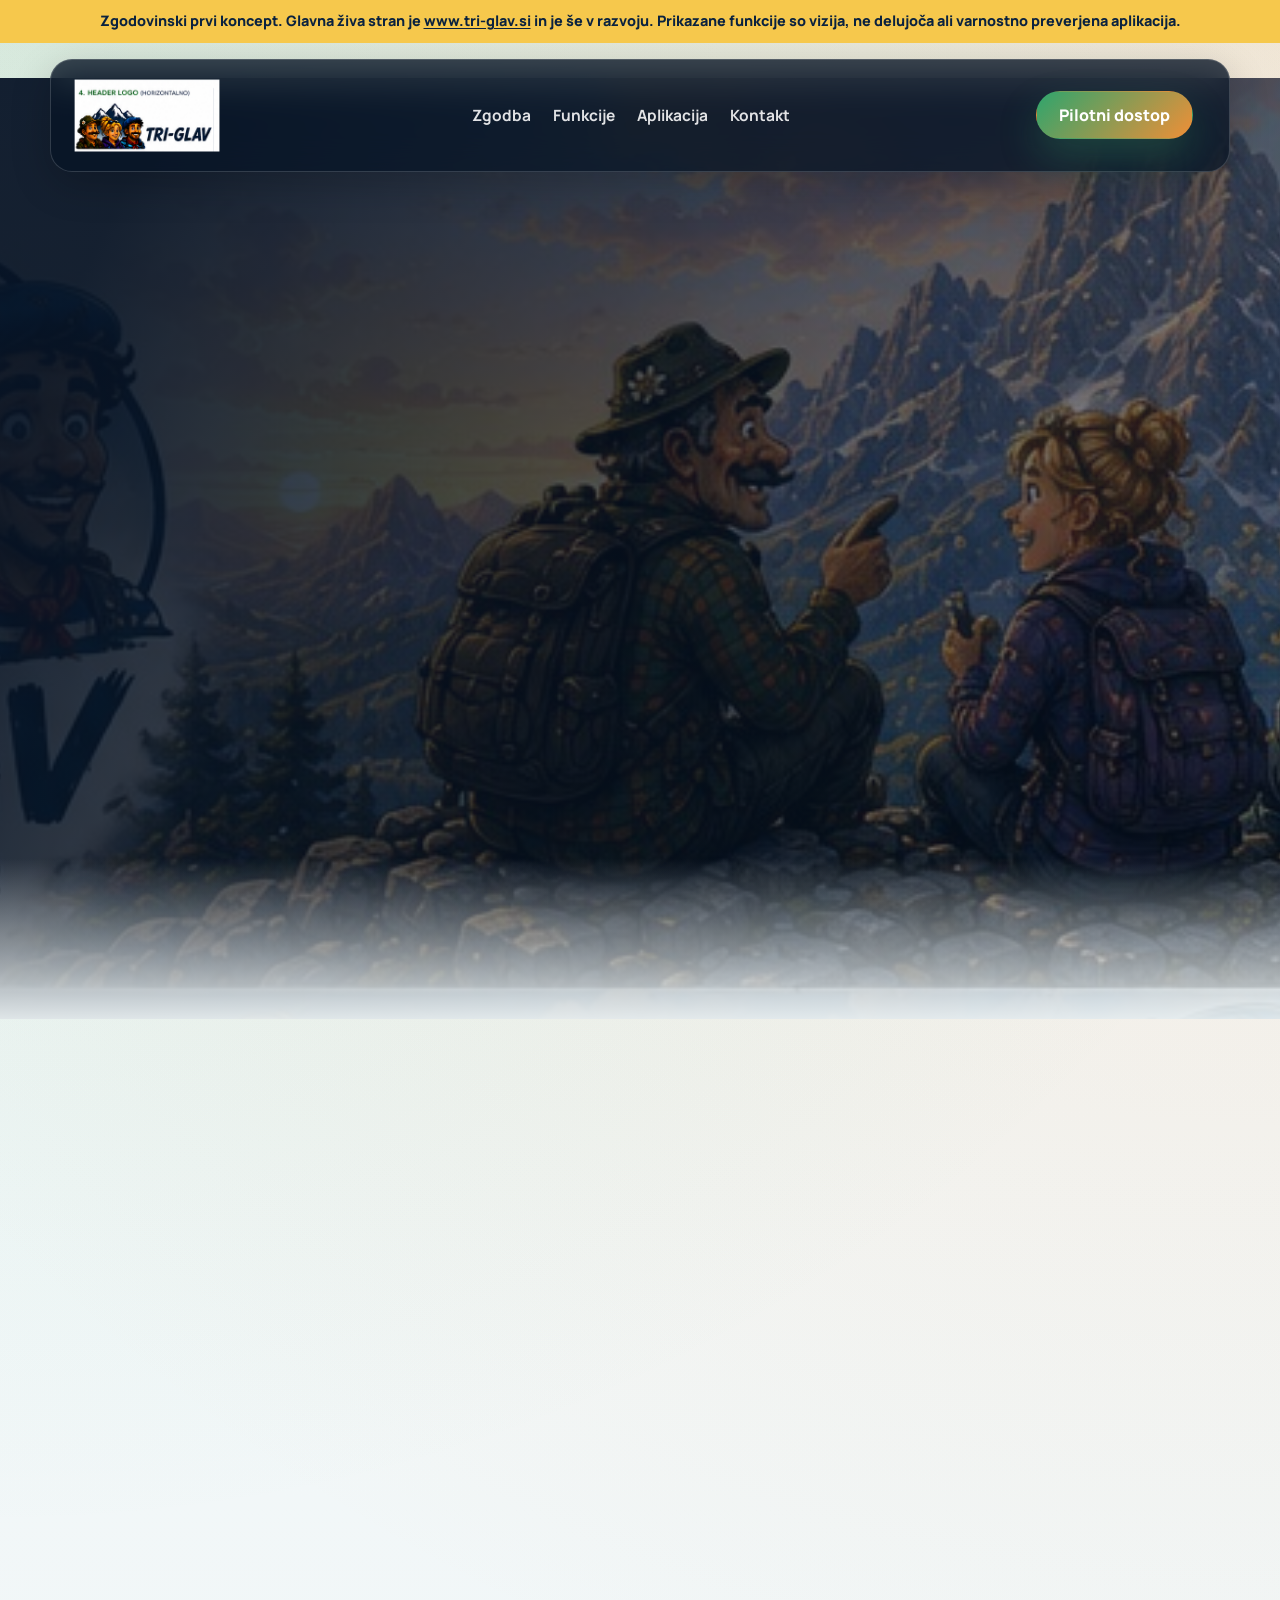
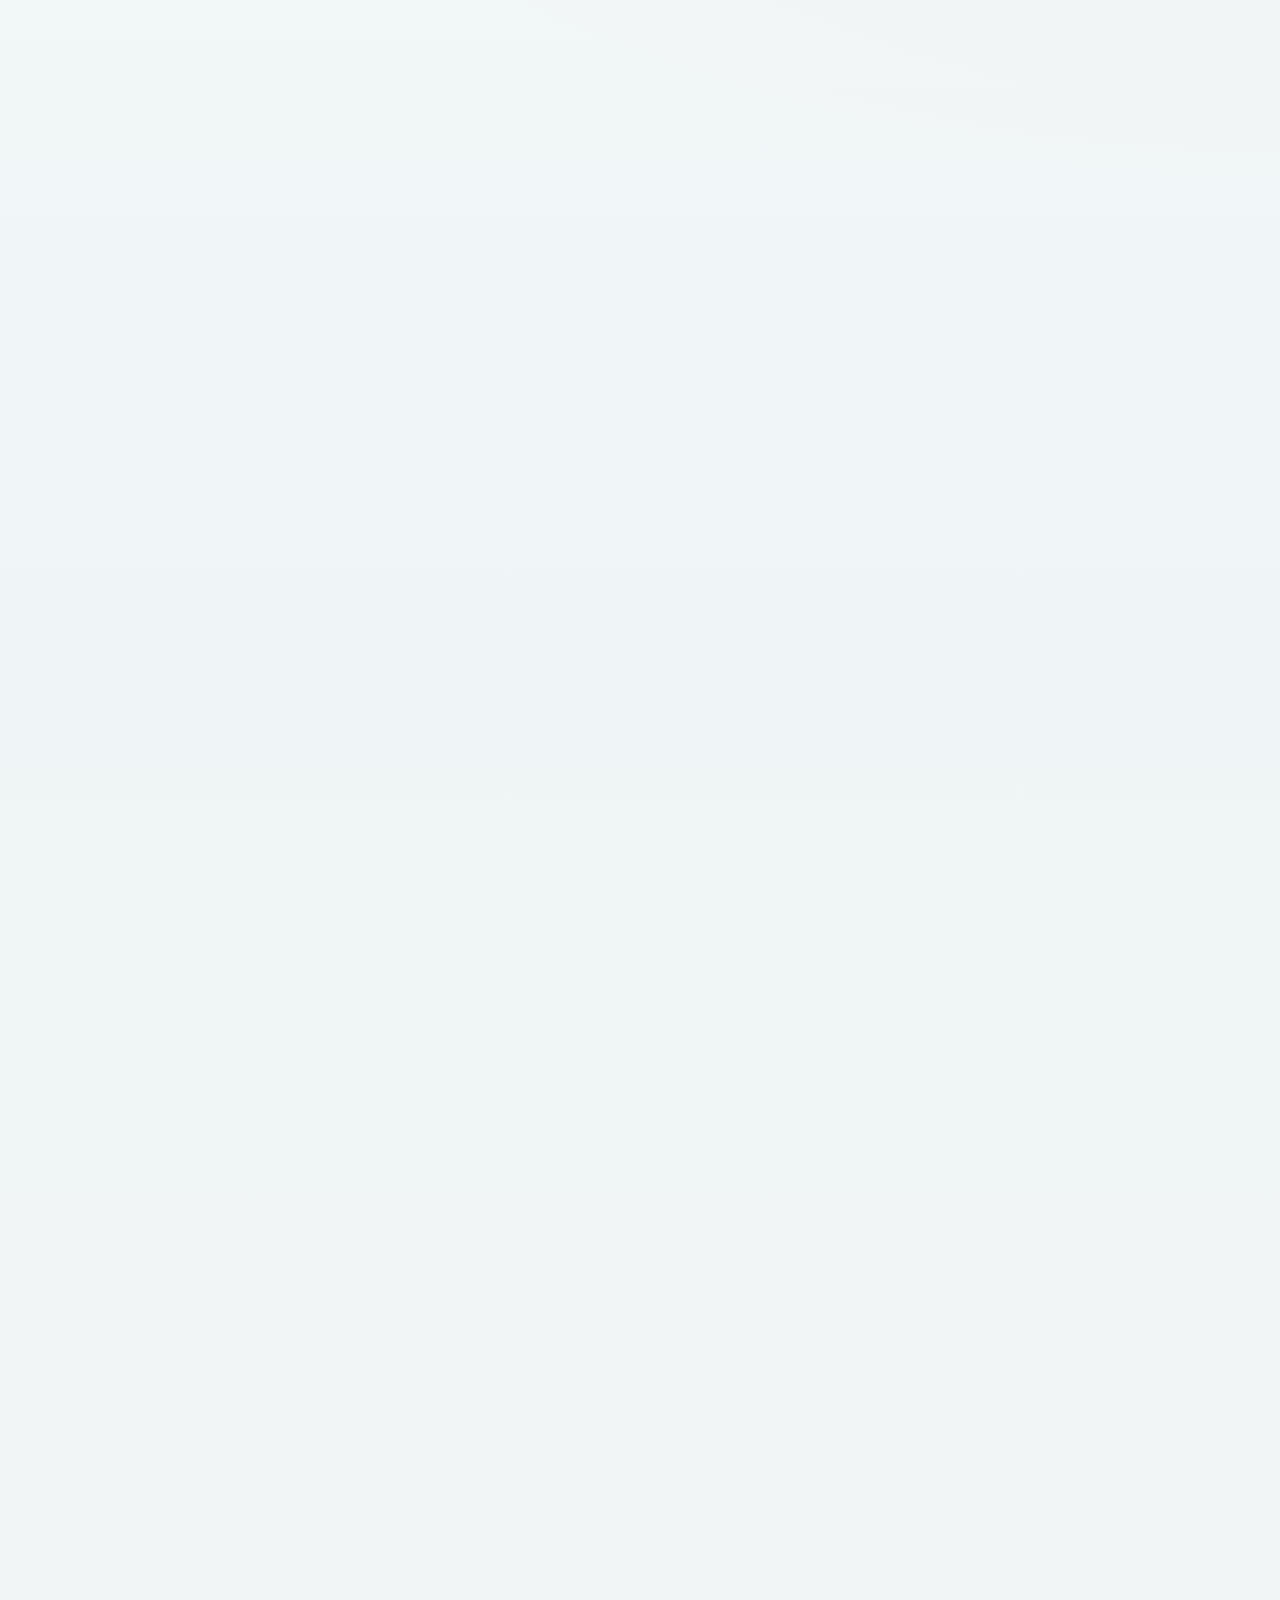
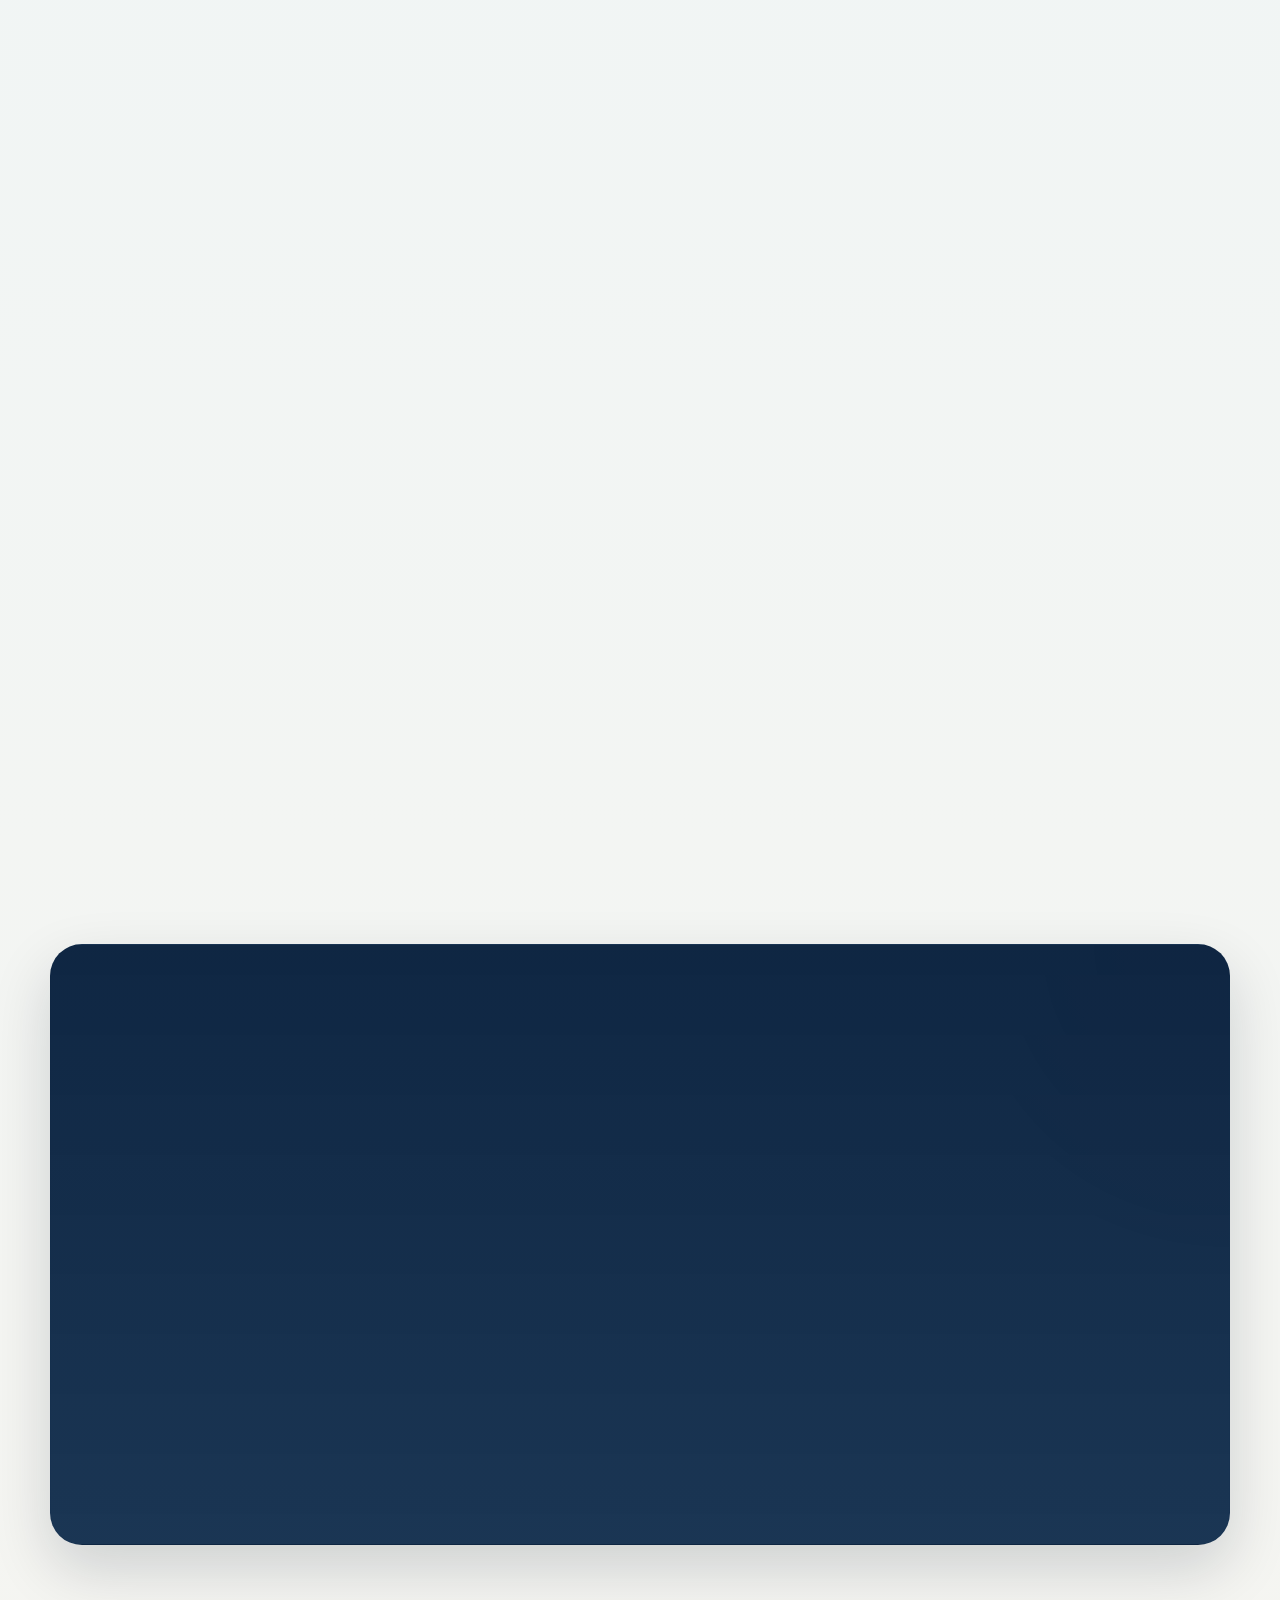
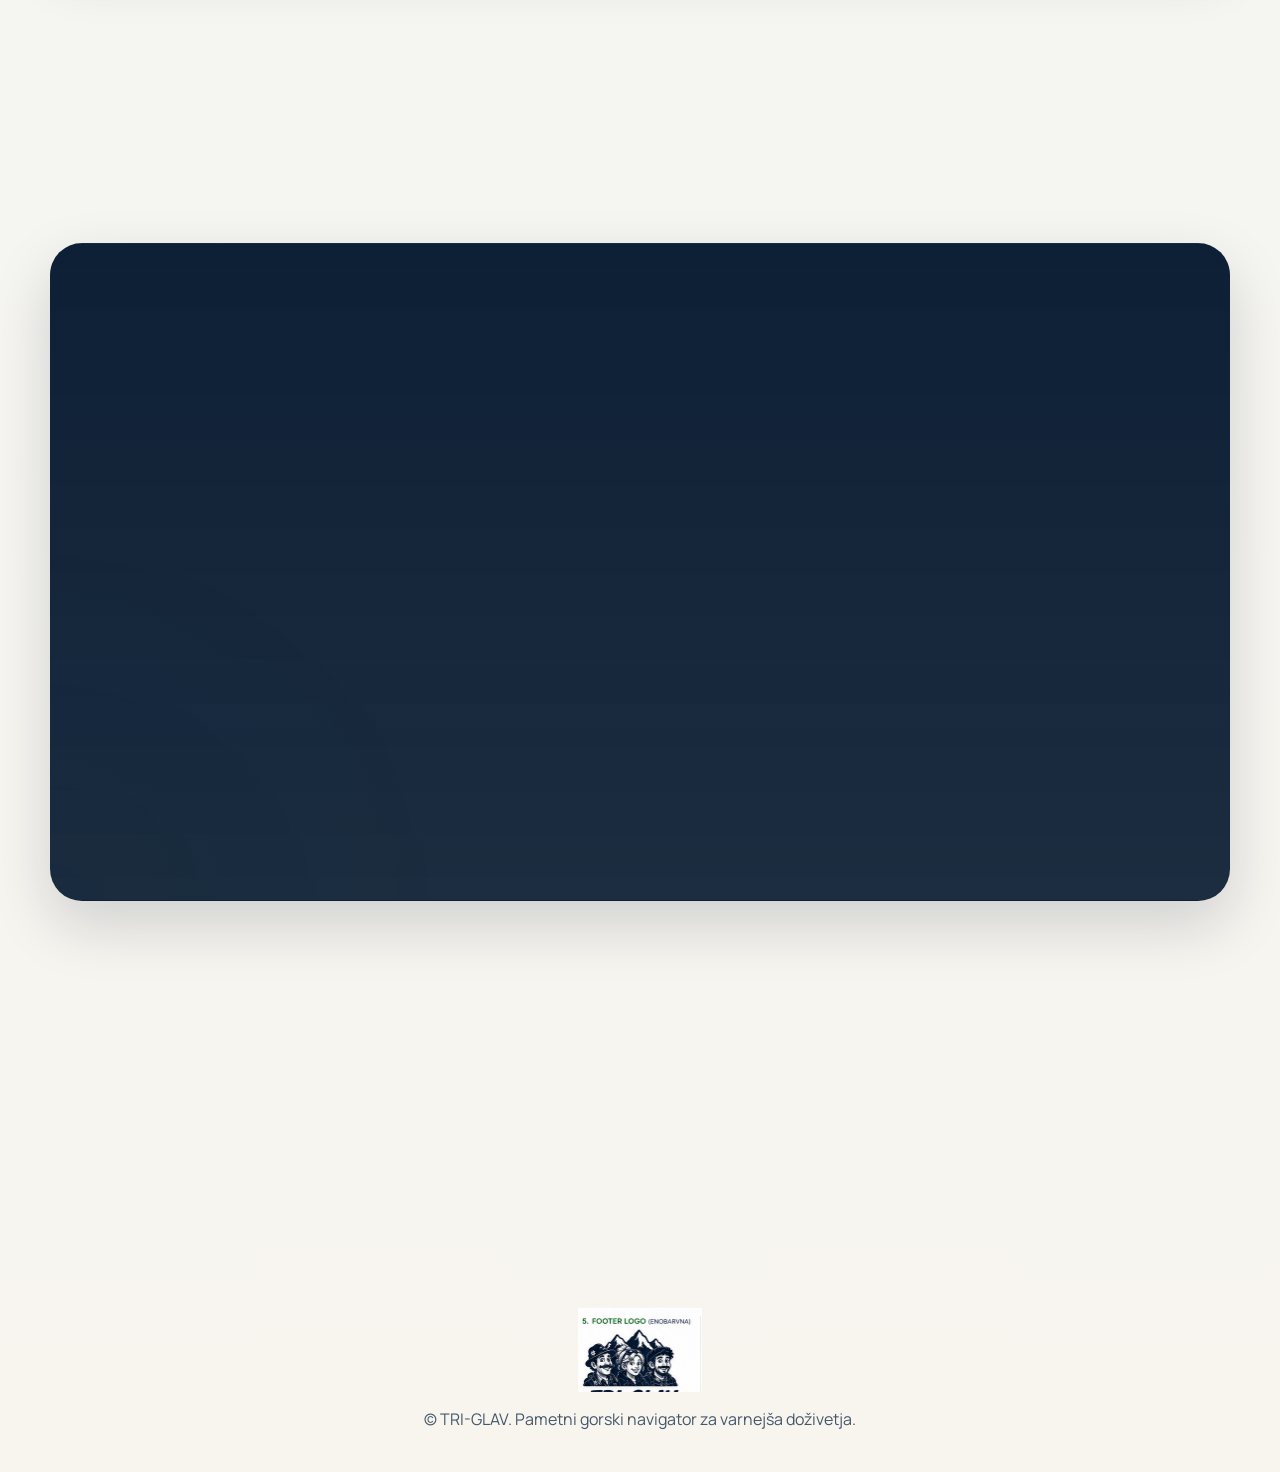
==== commit 83e49251: "seo: mark historical preview as non-canonical concept" ====
--- a/index.html
+++ b/index.html
@@ -2,407 +2,274 @@
 <html lang="sl">
 <head>
   <meta charset="utf-8">
+  <meta http-equiv="X-UA-Compatible" content="IE=edge">
   <meta name="viewport" content="width=device-width, initial-scale=1">
-  <title>TRI-GLAV | Projekt za varnejše poti v gorah</title>
-  <meta name="description" content="TRI-GLAV je projekt v razvoju za varnejše odločitve v slovenskih gorah. Spoznaj koncept in se prijavi za pilot.">
-  <meta name="robots" content="index, follow">
-  <link rel="canonical" href="https://www.tri-glav.si/">
-  <meta property="og:title" content="TRI-GLAV | Varno na poti. Varno domov.">
-  <meta property="og:description" content="Projekt v razvoju za jasnejše in varnejše odločitve v slovenskih gorah. Prijavi se za pilot.">
+  <title>TRI-GLAV | Prvi javni koncept</title>
+  <meta name="description" content="Prvi javni koncept TRI-GLAV. Glavna stran je www.tri-glav.si; aplikacija in varnostne funkcije so še v razvoju.">
+  <meta name="keywords" content="TRI-GLAV, tri-glav.si, gorski navigator, planinstvo, offline navigacija, vreme, varnost v gorah">
+  <meta name="author" content="TRI-GLAV">
+  <meta name="robots" content="noindex,follow">
+  <meta name="theme-color" content="#0a223f">
+  <link rel="canonical" href="https://tri-glav.si/">
+  <meta property="og:locale" content="sl_SI">
   <meta property="og:type" content="website">
-  <meta property="og:locale" content="sl_SI">
-  <meta property="og:url" content="https://www.tri-glav.si/">
-  <meta property="og:image" content="https://www.tri-glav.si/assets/brand/hero-story-bg.png">
+  <meta property="og:site_name" content="TRI-GLAV">
+  <meta property="og:title" content="TRI-GLAV | Prvi javni koncept">
+  <meta property="og:description" content="Zgodovinski prvi koncept. Glavna stran je www.tri-glav.si; funkcije so še v razvoju.">
+  <meta property="og:url" content="https://tri-glav.si/">
+  <meta property="og:image" content="https://tri-glav.si/assets/bottom-hero.png">
   <meta name="twitter:card" content="summary_large_image">
-  <meta name="twitter:title" content="TRI-GLAV | Varno na poti. Varno domov.">
-  <meta name="twitter:description" content="Spoznaj razvojni koncept TRI-GLAV in se prijavi za pilot.">
-  <meta name="twitter:image" content="https://www.tri-glav.si/assets/brand/hero-story-bg.png">
-  <link rel="preload" href="assets/brand/hero-story-bg.png" as="image" fetchpriority="high">
-  <link rel="icon" href="assets/icons/favicon.svg" type="image/svg+xml">
-  <link rel="icon" href="assets/icons/favicon.ico" sizes="any">
-  <link rel="icon" href="assets/icons/favicon-32.png" type="image/png" sizes="32x32">
-  <link rel="apple-touch-icon" href="assets/icons/apple-touch-icon.png" sizes="180x180">
-  <link rel="manifest" href="manifest.webmanifest">
+  <meta name="twitter:title" content="TRI-GLAV | Prvi javni koncept">
+  <meta name="twitter:description" content="Zgodovinski prvi koncept. Aplikacija in varnostne funkcije še niso operativne.">
+  <meta name="twitter:image" content="https://tri-glav.si/assets/bottom-hero.png">
+  <link rel="icon" href="assets/favicon.png" type="image/png">
   <link rel="preconnect" href="https://fonts.googleapis.com">
   <link rel="preconnect" href="https://fonts.gstatic.com" crossorigin>
-  <link href="https://fonts.googleapis.com/css2?family=Bebas+Neue&family=Inter:wght@400;500;600;700;800&display=swap" rel="stylesheet">
+  <link href="https://fonts.googleapis.com/css2?family=Manrope:wght@400;500;700;800&family=Fraunces:opsz,wght@9..144,600;9..144,700&display=swap" rel="stylesheet">
   <link rel="stylesheet" href="styles.css">
-  <meta name="theme-color" content="#1c2430">
 </head>
 <body>
-  <header class="site-header">
-    <div class="wrap header-inner">
-      <a href="#domov" class="brand" aria-label="TRI-GLAV — na začetek strani">
-        <img src="assets/brand/logo-triglav-iconmark.svg" alt="" width="44" height="44" class="brand-icon">
-        <span class="brand-name">TRI-GLAV</span>
+  <a class="skip-link" href="#main">Preskoči na vsebino</a>
+
+  <aside class="project-status-banner" aria-label="Status projekta">
+    Zgodovinski prvi koncept. Glavna živa stran je <a href="https://www.tri-glav.si/">www.tri-glav.si</a> in je še v razvoju. Prikazane funkcije so vizija, ne delujoča ali varnostno preverjena aplikacija.
+  </aside>
+
+  <header class="site-header" id="home">
+    <div class="header-shell">
+      <a href="#home" class="brand" aria-label="TRI-GLAV domov">
+        <img src="assets/logo-header.png" alt="TRI-GLAV" width="336" height="179" loading="eager" decoding="async">
       </a>
+
       <button class="menu-toggle" type="button" aria-expanded="false" aria-controls="site-nav" aria-label="Odpri meni">
-        <span></span><span></span><span></span>
+        <span></span>
+        <span></span>
       </button>
+
       <nav class="site-nav" id="site-nav" aria-label="Glavna navigacija">
-        <a href="#domov" data-nav-link="domov">Projekt</a>
-        <a href="#zgodba" data-nav-link="zgodba">Zgodba</a>
-        <a href="#kako" data-nav-link="kako">Razvojna vizija</a>
-        <a href="#vprasanja" data-nav-link="vprasanja">FAQ</a>
-        <a href="#kontakt" data-nav-link="kontakt">Kontakt</a>
-        <a href="#pilot" data-nav-link="pilot">Pilot</a>
+        <a href="#zgodba">Zgodba</a>
+        <a href="#funkcije">Funkcije</a>
+        <a href="#aplikacija">Aplikacija</a>
+        <a href="#kontakt">Kontakt</a>
       </nav>
-      <a class="btn btn-primary header-cta" href="#pilot">Prijavi se za pilot</a>
+
+      <a class="header-cta" href="#kontakt">Pilotni dostop</a>
     </div>
   </header>
 
   <main id="main">
-    <section class="hero" id="domov">
-      <div class="hero-media" aria-hidden="true">
-        <img src="assets/brand/hero-story-bg.png" alt="" class="hero-bg" width="1920" height="1080" decoding="async">
-        <div class="hero-overlay"></div>
-      </div>
-      <div class="wrap hero-grid">
-        <div class="hero-copy reveal">
-          <p class="eyebrow">Projekt v razvoju · Pilot Slovenija</p>
-          <h1 class="hero-title">
-            Varno na poti.<br>
-            <span class="text-accent">Varno domov.</span>
-          </h1>
-          <p class="hero-lead">TRI-GLAV je v fazi koncepta in uporabniškega prototipa.</p>
-          <p class="prose prose-light">Raziskujemo, kako bi lahko offline zasnova, lokalno znanje, opozorila in jasen varnostni tok pomagali pri boljših odločitvah v slovenskih gorah.</p>
-          <div class="hero-status" role="note">
-            <strong>Pomembno:</strong> TRI-GLAV še ni aplikacija za uporabo v sili in trenutno ni povezan s sistemom 112.
-          </div>
+    <section class="hero">
+      <div class="hero-backdrop" aria-hidden="true"></div>
+      <div class="hero-grid">
+        <div class="hero-copy reveal" data-delay="0">
+          <p class="eyebrow">TRI-GLAV</p>
+          <h1>Varno na poti. Varno domov.</h1>
+          <p class="hero-lead">Pametni gorski navigator, ki združi offline navigacijo, lokalno znanje, vremenska opozorila in SOS pomoč, ko je v gorah pomembna prava informacija.</p>
           <div class="hero-actions">
-            <a class="btn btn-primary btn-lg" href="#pilot">Prijavi se za pilot</a>
-            <a class="btn btn-outline-light btn-lg" href="#zgodba">Spoznaj zgodbo</a>
-          </div>
-        </div>
-        <div class="hero-visual reveal">
-          <figure class="hero-concept">
-            <img src="assets/story-02-google-maps.png" alt="Koncept prikaza poti v prihodnji aplikaciji TRI-GLAV" width="600" height="800" class="hero-phone-img" loading="eager" fetchpriority="high" decoding="async">
-            <figcaption>Koncept uporabniškega vmesnika · ni končna aplikacija</figcaption>
-          </figure>
-        </div>
-      </div>
-    </section>
-
-    <section class="story-scroll" id="zgodba" aria-label="Zgodba TRI-GLAV">
-      <div class="wrap story-scroll__layout">
-        <aside class="story-scroll__rail" aria-label="Poglavja zgodbe">
-          <p class="eyebrow">Zgodba</p>
-          <h2 class="section-title">Tri poti,<br>ena ideja</h2>
-          <p class="story-scroll__intro">Scrollaj skozi šest trenutkov — od prve odločitve do aplikacije TRI-GLAV.</p>
-          <nav class="story-scroll__nav" id="story-nav">
-            <button type="button" class="story-scroll__link is-active" data-chapter="0"><span>01</span> Začetek pohoda</button>
-            <button type="button" class="story-scroll__link" data-chapter="1"><span>02</span> Napačna pot</button>
-            <button type="button" class="story-scroll__link" data-chapter="2"><span>03</span> Signal izgine</button>
-            <button type="button" class="story-scroll__link" data-chapter="3"><span>04</span> Opazimo težavo</button>
-            <button type="button" class="story-scroll__link" data-chapter="4"><span>05</span> Pravočasna pomoč</button>
-            <button type="button" class="story-scroll__link" data-chapter="5"><span>06</span> Ideja TRI-GLAV</button>
-          </nav>
-          <div class="story-scroll__progress" aria-hidden="true">
-            <div class="story-scroll__progress-bar" id="story-progress"></div>
-          </div>
-        </aside>
-
-        <div class="story-scroll__chapters" id="story-chapters">
-          <article class="story-chapter is-active" data-chapter="0" id="story-0">
-            <figure class="story-chapter__media">
-              <img src="assets/story-01-vrata.png" alt="Tri pohodniki na različnih poteh proti gori" width="800" height="1000" loading="eager" fetchpriority="high" decoding="async">
-            </figure>
-            <div class="story-chapter__body">
-              <p class="story-chapter__num">01 / 06</p>
-              <h3>Tri poti, ena gora</h3>
-              <p>Jože, Maria in Pierre se odpravijo vsak po svoji poti. Vsi ciljajo na isti vrh — a gora ne pozna načrtov na papirju.</p>
+            <a class="btn btn-primary" href="#aplikacija">Prenesi aplikacijo</a>
+            <a class="btn btn-secondary" href="#zgodba">Poglej zgodbo</a>
+          </div>
+          <ul class="hero-points">
+            <li>Offline poti in orientacija brez signala</li>
+            <li>Opozorila za nevarnosti in spremembe razmer</li>
+            <li>Skupnost planincev in lokalno preverjeno znanje</li>
+          </ul>
+        </div>
+
+        <div class="hero-visual reveal" data-delay="140">
+          <div class="hero-logo-card">
+            <img src="assets/logo-main.png" alt="TRI-GLAV znak" width="405" height="418" loading="eager" decoding="async">
+          </div>
+          <div class="hero-story-card">
+            <img src="assets/hero-story.jpg" alt="TRI-GLAV zgodba v gorah" width="1024" height="337" fetchpriority="high">
+            <div class="hero-story-overlay">
+              <strong>Jože. Maria. Pierre.</strong>
+              <span>Trije pogledi na isto pot. En cilj: varna vrnitev.</span>
             </div>
+          </div>
+        </div>
+      </div>
+    </section>
+
+    <section class="trust-strip reveal" data-delay="40">
+      <div>Offline navigacija</div>
+      <div>Vreme in opozorila</div>
+      <div>SOS pomoč</div>
+      <div>Lokalno znanje</div>
+    </section>
+
+    <section class="section intro" id="zgodba">
+      <div class="section-heading reveal" data-delay="0">
+        <p class="eyebrow">Zgodba TRI-GLAV</p>
+        <h2>Jože pozna pot. Maria ima internet. Pierre ima Google Maps.</h2>
+        <p>V gorah ne zmaga najhitrejša aplikacija, ampak najbolj zanesljiva informacija. TRI-GLAV poveže izkušnje domačinov, aktualne razmere in orodja, ki delujejo tudi brez mobilnega signala.</p>
+      </div>
+
+      <div class="story-showcase reveal" data-delay="40">
+        <div class="story-poster">
+          <img src="assets/story-full.jpg" alt="Celotna TRI-GLAV zgodba z Jožetom, Mario in Pierrom" width="1024" height="1536" loading="lazy" decoding="async">
+        </div>
+        <div class="story-summary">
+          <article>
+            <span>01</span>
+            <h3>Tri pogledi, ena prava odločitev</h3>
+            <p>Jože pozna teren, Maria zaupa internetu, Pierre navigaciji. TRI-GLAV vse tri poglede poveže v bolj zanesljivo planinsko izkušnjo.</p>
           </article>
-
-          <article class="story-chapter" data-chapter="1" id="story-1">
-            <figure class="story-chapter__media">
-              <img src="assets/story-03-prepad.png" alt="Pohodnik na nevarni bližnjici ob prepadu" width="800" height="1000" loading="lazy" decoding="async">
-            </figure>
-            <div class="story-chapter__body">
-              <p class="story-chapter__num">02 / 06</p>
-              <h3>Napačna bližnjica</h3>
-              <p>Maria izbere krajšo pot. Teren postane strm, kamen je moker. Navigacija kaže pot — a ne opozori na resnično nevarnost.</p>
+          <article>
+            <span>02</span>
+            <h3>Ko signal odpove, priprava ostane</h3>
+            <p>Offline poti, opozorila in lokalno znanje pomagajo ravno takrat, ko je v gorah najmanj prostora za napačen korak.</p>
+          </article>
+          <article>
+            <span>03</span>
+            <h3>Prava pot vodi varno domov</h3>
+            <p>TRI-GLAV ni le zemljevid. Je premišljen sopotnik za vreme, nevarnosti, skupnost in varnejše odločitve na poti.</p>
+          </article>
+        </div>
+      </div>
+    </section>
+
+    <section class="section statement reveal" data-delay="40">
+      <div class="statement-card">
+        <p class="eyebrow">Zakaj TRI-GLAV</p>
+        <h2>Gore niso ceste.</h2>
+        <p>Prava aplikacija za gore ne kaže le smeri. Razume razmere, teren in trenutek, ko potrebuješ pomoč ali boljšo odločitev.</p>
+      </div>
+    </section>
+
+    <section class="section features" id="funkcije">
+      <div class="section-heading reveal" data-delay="0">
+        <p class="eyebrow">Funkcije</p>
+        <h2>Vse, kar planinec potrebuje pred odhodom in med potjo.</h2>
+        <p>TRI-GLAV je zasnovan za teren, ne samo za zaslon. Vsaka funkcija podpira mirnejšo pripravo in samozavestnejšo odločitev v ključnem trenutku.</p>
+      </div>
+
+      <div class="feature-grid">
+        <article class="feature-card reveal" data-delay="40">
+          <div class="feature-icon">01</div>
+          <h3>Offline navigacija</h3>
+          <p>Zemljevidi in ključne poti ostanejo dosegljivi tudi brez podatkovne povezave.</p>
+        </article>
+        <article class="feature-card reveal" data-delay="80">
+          <div class="feature-icon">02</div>
+          <h3>Vreme v kontekstu poti</h3>
+          <p>Opozorila so vezana na razmere v gorah, ne le na splošno vremensko napoved.</p>
+        </article>
+        <article class="feature-card reveal" data-delay="120">
+          <div class="feature-icon">03</div>
+          <h3>Nevarnosti in zapore</h3>
+          <p>Plazovi, poškodovani odseki, požari in druga opozorila so jasno vidna še pred odhodom.</p>
+        </article>
+        <article class="feature-card reveal" data-delay="160">
+          <div class="feature-icon">04</div>
+          <h3>SOS pomoč</h3>
+          <p>Ko je pomembna hitrost, dostopaš do nujnih informacij in hitrih akcij z manj koraki.</p>
+        </article>
+        <article class="feature-card reveal" data-delay="200">
+          <div class="feature-icon">05</div>
+          <h3>Skupnost planincev</h3>
+          <p>Aktualne informacije s poti pridejo od ljudi, ki so tam danes, ne prejšnjo sezono.</p>
+        </article>
+        <article class="feature-card reveal" data-delay="240">
+          <div class="feature-icon">06</div>
+          <h3>Lokalno znanje</h3>
+          <p>Domače izkušnje dopolnijo digitalne podatke in pomagajo pri boljši presoji na terenu.</p>
+        </article>
+      </div>
+    </section>
+
+    <section class="section app-section" id="aplikacija">
+      <div class="app-shell">
+        <div class="app-copy reveal" data-delay="0">
+          <p class="eyebrow">Aplikacija</p>
+          <h2>Premium orodje za pametnejši korak v gore.</h2>
+          <p>TRI-GLAV nastaja kot mobilni sopotnik za planince, vodnike in obiskovalce gora, ki želijo zanesljivo pripravo, boljši pregled nad razmerami in enostaven dostop do pomoči.</p>
+
+          <div class="store-row">
+            <a class="store-badge google-play" href="#kontakt" aria-label="Prijavi zanimanje za Google Play">
+              <span>Kmalu na voljo</span>
+              <strong>Google Play</strong>
+            </a>
+            <a class="store-badge app-store" href="#kontakt" aria-label="Prijavi zanimanje za App Store">
+              <span>Kmalu na voljo</span>
+              <strong>App Store</strong>
+            </a>
+          </div>
+
+          <div class="app-meta">
+            <div>
+              <strong>Pilotni dostop</strong>
+              <span>Za prve testne uporabnike in partnerje.</span>
             </div>
-          </article>
-
-          <article class="story-chapter" data-chapter="2" id="story-2">
-            <figure class="story-chapter__media">
-              <img src="assets/story-04-no-signal.png" alt="Telefon brez signala v megleni gori" width="800" height="1000" loading="lazy" decoding="async">
-            </figure>
-            <div class="story-chapter__body">
-              <p class="story-chapter__num">03 / 06</p>
-              <h3>Signal izgine</h3>
-              <p>Omrežje odpove. Klic na pomoč ni več mogoč. Lokacija se ne posodablja. V gori, kjer šteje vsaka minuta, je to resna težava.</p>
+            <div>
+              <strong>QR povezava</strong>
+              <span>Skeniraj in odpri tri-glav.si na telefonu.</span>
             </div>
-          </article>
-
-          <article class="story-chapter" data-chapter="3" id="story-3">
-            <figure class="story-chapter__media">
-              <img src="assets/story-05-joze-opazi.png" alt="Izkušen pohodnik opazuje pot iz daljave" width="800" height="1000" loading="lazy" decoding="async">
-            </figure>
-            <div class="story-chapter__body">
-              <p class="story-chapter__num">04 / 06</p>
-              <h3>Opazimo težavo</h3>
-              <p>Jože vidi, da Maria ni na načrtovani poti. Brez zanesljive povezave je težko vedeti, ali je varna — ali potrebuje pomoč.</p>
-            </div>
-          </article>
-
-          <article class="story-chapter" data-chapter="4" id="story-4">
-            <figure class="story-chapter__media">
-              <img src="assets/story-06-resitev.png" alt="Pomoč na strmem terenu" width="800" height="1000" loading="lazy" decoding="async">
-            </figure>
-            <div class="story-chapter__body">
-              <p class="story-chapter__num">05 / 06</p>
-              <h3>Pravočasna pomoč</h3>
-              <p>Ekipa se najde. Pomoč pride pravočasno. A vprašanje ostane: kaj, če signal ne bi nikoli prišel nazaj?</p>
-            </div>
-          </article>
-
-          <article class="story-chapter" data-chapter="5" id="story-5">
-            <figure class="story-chapter__media">
-              <img src="assets/story-09-tri-glav.png" alt="Aplikacija TRI-GLAV na telefonu ob Aljaževem stolpu" width="800" height="1000" loading="lazy" decoding="async">
-            </figure>
-            <div class="story-chapter__body">
-              <p class="story-chapter__num">06 / 06</p>
-              <h3>Ideja TRI-GLAV</h3>
-              <p>Trije pohodniki, ena izkušnja — in ideja za aplikacijo, ki bi lahko povezala pot, lokacijo, opozorila in jasen varnostni tok.</p>
-              <a class="btn btn-primary" href="#kako">Spoznaj razvojno vizijo</a>
-            </div>
-          </article>
-        </div>
-      </div>
-    </section>
-
-    <section class="section section--intro">
-      <div class="wrap">
-        <blockquote class="intro-quote reveal">
-          <p>TRI-GLAV nastaja kot varnostno usmerjen gorski navigator. Najprej želimo z uporabniki preveriti ozek prototip za pripravo poti, offline uporabo in jasnejše odločitve na terenu.</p>
-        </blockquote>
-      </div>
-    </section>
-
-    <section class="section section--alt" id="kako">
-      <div class="wrap">
-        <header class="section-head reveal">
-          <p class="eyebrow">Razvojna vizija</p>
-          <h2 class="section-title">Funkcije, ki jih želimo preveriti na terenu</h2>
-          <p class="section-lead">Spodnji prikazi so koncepti, ne dokaz že delujoče aplikacije. Vsako funkcijo bomo označili kot pripravljeno šele po tehničnem in terenskem preverjanju.</p>
-        </header>
-
-        <div class="features-grid reveal">
-          <article class="feature-card">
-            <div class="feature-card__icon"><img src="assets/icons/feature-sos.svg" alt="" width="32" height="32"></div>
-            <h3>Jasen varnostni tok</h3>
-            <p>Cilj: z manj koraki prikazati nujne informacije in možnost klica 112, kadar je povezava na voljo.</p>
-          </article>
-          <article class="feature-card">
-            <div class="feature-card__icon"><img src="assets/icons/feature-location.svg" alt="" width="32" height="32"></div>
-            <h3>Lokacija in pot</h3>
-            <p>Cilj: preveriti varen in zaseben način deljenja lokacije z izbranimi bližnjimi ali člani ekipe.</p>
-          </article>
-          <article class="feature-card">
-            <div class="feature-card__icon"><img src="assets/icons/feature-offline.svg" alt="" width="32" height="32"></div>
-            <h3>Offline zasnova</h3>
-            <p>Cilj: ključne podatke in pripravljeno pot ohraniti dostopne brez podatkovne povezave. Offline način sam ne more poslati alarma.</p>
-          </article>
-          <article class="feature-card">
-            <div class="feature-card__icon"><img src="assets/icons/feature-community.svg" alt="" width="32" height="32"></div>
-            <h3>Učenje iz poti</h3>
-            <p>Cilj: z dovoljenjem uporabnika shraniti poti in opažanja, ki pomagajo pri prihodnji pripravi.</p>
-          </article>
-        </div>
-
-        <div class="app-showcase reveal">
-          <article class="app-screen">
-            <figure class="app-screen__device">
-              <img src="assets/story-09-tri-glav.png" alt="Glavni zaslon TRI-GLAV z gumbi SOS, offline map in opozorili">
-            </figure>
-            <div class="app-screen__body">
-              <p class="app-screen__tag">01 · Koncept glavnega zaslona</p>
-              <h3>Jasno v ključnem trenutku</h3>
-              <p>Razvojni cilj je prikazati najpomembnejše možnosti brez iskanja po zapletenih menijih.</p>
-              <ul class="app-screen__list">
-                <li><strong>Klic 112</strong> — jasna uradna pot za nujno pomoč</li>
-                <li><strong>Offline priprava</strong> — lokalno shranjeni podatki brez omrežja</li>
-                <li><strong>Opozorila</strong> — cilj za kasnejše preverjanje z viri</li>
-                <li><strong>Deljenje lokacije</strong> — samo z izrecnim dovoljenjem</li>
-              </ul>
-            </div>
-          </article>
-
-          <article class="app-screen app-screen--reverse">
-            <figure class="app-screen__device">
-              <img src="assets/story-02-google-maps.png" alt="Zaslon z zemljevidom in označeno modro potjo">
-            </figure>
-            <div class="app-screen__body">
-              <p class="app-screen__tag">02 · Koncept poti in navigacije</p>
-              <h3>Pripravljena pot na zemljevidu</h3>
-              <p>Prototip bo preveril, kako jasno prikazati načrtovano pot, trenutno pozicijo in omejitve podatkov.</p>
-              <ul class="app-screen__list">
-                <li><strong>Linija poti</strong> — koncept jasne orientacije</li>
-                <li><strong>Lokacija</strong> — odvisna od GPS in dovoljenja naprave</li>
-                <li><strong>Podatki o poteh</strong> — vir in svežina morata biti vidna</li>
-              </ul>
-            </div>
-          </article>
-
-          <article class="app-screen">
-            <figure class="app-screen__device">
-              <img src="assets/story-04-no-signal.png" alt="Opozorilo na telefonu, da signal izgine">
-            </figure>
-            <div class="app-screen__body">
-              <p class="app-screen__tag">03 · Koncept opozoril</p>
-              <h3>Jasno pokaže, česa ne ve</h3>
-              <p>Cilj je uporabniku jasno povedati, kdaj povezave ni, kateri podatki so lokalni in kako sveži so.</p>
-              <ul class="app-screen__list">
-                <li><strong>Brez povezave</strong> — vidno stanje brez lažnega občutka varnosti</li>
-                <li><strong>Offline podatki</strong> — označen čas zadnje posodobitve</li>
-                <li><strong>Nujni primer</strong> — pokliči 112, če je klic mogoče vzpostaviti</li>
-              </ul>
-            </div>
-          </article>
-
-          <article class="app-screen app-screen--reverse">
-            <figure class="app-screen__device">
-              <img src="assets/story-07-sporazumevanje.png" alt="Pohodnica s telefonom med pogovorom z ekipo">
-            </figure>
-            <div class="app-screen__body">
-              <p class="app-screen__tag">04 · Koncept ekipe in poti</p>
-              <h3>Deljenje pod nadzorom uporabnika</h3>
-              <p>Raziskujemo, kako bi lahko uporabnik prostovoljno delil pot in lokacijo samo z izbranimi osebami.</p>
-              <ul class="app-screen__list">
-                <li><strong>Skupna pot</strong> — razvojni cilj za pilot</li>
-                <li><strong>Status povezave</strong> — jasno označena svežina podatkov</li>
-                <li><strong>Zasebnost</strong> — izrecna izbira prejemnikov in možnost preklica</li>
-              </ul>
-            </div>
-          </article>
-        </div>
-      </div>
-    </section>
-
-    <section class="section" id="varnost">
-      <div class="wrap">
-        <div class="split-block reveal">
-          <header class="section-head section-head--compact">
-            <p class="eyebrow">Nujna pomoč</p>
-            <h2 class="section-title">TRI-GLAV in 112</h2>
-          </header>
-          <div class="split-block__body">
-            <p class="prose"><strong>TRI-GLAV je projekt v razvoju, trenutno ni povezan s sistemom 112 in ne pošilja podatkov reševalcem.</strong></p>
-            <p class="prose">V nujnem primeru pokliči <strong>112</strong>, če je mogoče vzpostaviti klic prek kateregakoli razpoložljivega mobilnega omrežja. Brez povezave se alarm ali lokacija ne moreta poslati.</p>
-            <p class="prose">TRI-GLAV ne nadomešča uradne gorske opreme, znanja, načrtovanja poti ali navodil pristojnih služb.</p>
-            <a class="text-link" href="#vprasanja">Preberi pogosta vprašanja →</a>
-          </div>
-        </div>
-      </div>
-    </section>
-
-    <section class="section" id="vprasanja">
-      <div class="wrap wrap--narrow">
-        <header class="section-head reveal">
-          <p class="eyebrow">Pomoč</p>
-          <h2 class="section-title">Pogosta vprašanja</h2>
-        </header>
-        <div class="faq reveal">
-          <details class="faq__item">
-            <summary>Zakaj bi moral imeti TRI-GLAV?</summary>
-            <p>TRI-GLAV želi povezati pripravo poti, offline zasnovo, lokalno znanje in jasne varnostne informacije. Trenutno je koncept in uporabniški prototip.</p>
-          </details>
-          <details class="faq__item">
-            <summary>Ali deluje brez signala?</summary>
-            <p>To je razvojni cilj, ki še ni verificiran. Lokalno shranjeni podatki bi lahko bili dostopni brez podatkovne povezave, pošiljanje alarma ali lokacije pa brez omrežja ni mogoče.</p>
-          </details>
-          <details class="faq__item">
-            <summary>Kako se prijavim v pilot?</summary>
-            <p>Izpolni obrazec v sekciji Kontakt. Obrazec pripravi e-pošto v tvojem odjemalcu; sporočilo pošlješ šele, ko tam izbereš »Pošlji«.</p>
-          </details>
-          <details class="faq__item">
-            <summary>Kdo vidi mojo lokacijo?</summary>
-            <p>Deljenje lokacije je šele razvojni cilj. Pred pilotom bomo določili izrecna dovoljenja, omejen čas deljenja, prejemnike in možnost takojšnjega preklica.</p>
-          </details>
-        </div>
-      </div>
-    </section>
-
-    <section class="section section--cta" id="pilot">
-      <div class="wrap">
-        <div class="cta-box reveal">
-          <h2 class="section-title section-title--light">Pomagaj preveriti TRI-GLAV na pravi poti</h2>
-          <p class="section-lead section-lead--light">Prijavi zanimanje za prihodnji pilot. Prijava ne pomeni, da je aplikacija že pripravljena ali da boš izbran v testno skupino.</p>
-          <div class="store-badges">
-            <span>Zdaj · koncept in uporabniški prototip</span>
-            <span>Naslednji cilj · omejen terenski MVP</span>
-          </div>
-          <a class="btn btn-white btn-lg" href="#kontakt" data-form-intent="pilot">Prijavi se v pilot</a>
-        </div>
-      </div>
-    </section>
-
-    <section class="section" id="kontakt">
-      <div class="wrap">
-        <div class="contact-layout reveal">
-          <div class="contact-info">
-            <header class="section-head section-head--compact">
-              <p class="eyebrow">Piši nam</p>
-              <h2 class="section-title">Kontakt</h2>
-            </header>
-            <p class="prose">Vprašanja, pilot ali sodelovanje.</p>
-            <a class="contact-email" href="mailto:info@tri-glav.si">info@tri-glav.si</a>
-            <p class="contact-emergency">Nujni primer: <a href="tel:112"><strong>112</strong></a></p>
-          </div>
-          <form class="contact-form" id="contact-form" action="mailto:info@tri-glav.si" method="post" enctype="text/plain">
-            <input type="hidden" name="intent" id="form-intent" value="pilot">
-            <label><span>Ime</span><input type="text" name="name" required autocomplete="name"></label>
-            <label><span>E-pošta</span><input type="email" name="email" required autocomplete="email"></label>
-            <label><span>Sporočilo</span><textarea name="message" id="form-message" rows="4" required></textarea></label>
-            <label class="consent-row">
-              <input type="checkbox" name="privacy" value="strinjam-se" required>
-              <span>Razumem, da obrazec pripravi e-pošto z vpisanimi podatki. Pred pošiljanjem jo lahko pregledam v svojem e-poštnem odjemalcu. Prebral sem <a href="zasebnost.html">obvestilo o zasebnosti</a>.</span>
-            </label>
-            <button class="btn btn-primary" type="submit">Pripravi e-pošto</button>
-            <p class="form-note" id="form-status" aria-live="polite">Sporočilo se ne pošlje samodejno. Po pripravi ga potrdiš v svojem e-poštnem odjemalcu.</p>
-            <p class="form-fallback">Če se odjemalec ne odpre, piši neposredno na <a href="mailto:info@tri-glav.si">info@tri-glav.si</a>.</p>
-          </form>
-        </div>
-        <div class="join-cards reveal" id="sodeluj">
-          <a href="#kontakt" data-form-intent="ekipa"><strong>Ekipa</strong><span>Iščemo 2 razvijalca</span></a>
-          <a href="#kontakt" data-form-intent="podpora"><strong>Podpora</strong><span>Podpri projekt</span></a>
-        </div>
-      </div>
+          </div>
+        </div>
+
+        <div class="app-visual reveal" data-delay="120">
+          <div class="phone-frame">
+            <img src="assets/splash-screen.png" alt="TRI-GLAV mobilna aplikacija" width="207" height="359" loading="lazy" decoding="async">
+          </div>
+          <a class="qr-card" href="https://tri-glav.si/" target="_blank" rel="noopener">
+            <img src="assets/qr-placeholder.png" alt="QR za tri-glav.si" width="360" height="360" loading="lazy" decoding="async">
+            <span>Odpri tri-glav.si</span>
+          </a>
+        </div>
+      </div>
+    </section>
+
+    <section class="section panorama reveal" data-delay="60">
+      <img src="assets/bottom-hero.png" alt="Pogled na vrhove in Aljažev stolp" width="654" height="204" loading="lazy" decoding="async">
+    </section>
+
+    <section class="section contact-section" id="kontakt">
+      <div class="contact-copy reveal" data-delay="0">
+        <p class="eyebrow">Kontakt</p>
+        <h2>Želiš testirati TRI-GLAV ali sodelovati pri pilotu?</h2>
+        <p>Izpolni obrazec in pripravili bomo povratni kontakt. Ker je stran statična, obrazec odpre pripravljeno e-pošto v tvojem privzetem odjemalcu, zato deluje tudi brez strežniškega backend-a.</p>
+        <div class="contact-points">
+          <div>Za planince, društva in turistične partnerje</div>
+          <div>Primerno za objavo neposredno v public_html</div>
+          <div>Preprost prehod na zunanji form servis kasneje</div>
+        </div>
+      </div>
+
+      <form class="contact-form reveal" data-delay="120" id="contact-form" novalidate>
+        <label>
+          <span>Ime in priimek</span>
+          <input type="text" name="name" placeholder="Tvoje ime" required>
+        </label>
+        <label>
+          <span>E-pošta</span>
+          <input type="email" name="email" placeholder="ime@primer.si" required>
+        </label>
+        <label>
+          <span>Telefon ali organizacija</span>
+          <input type="text" name="context" placeholder="Po želji">
+        </label>
+        <label>
+          <span>Sporočilo</span>
+          <textarea name="message" rows="5" placeholder="Na kratko opiši zanimanje za TRI-GLAV." required></textarea>
+        </label>
+        <button class="btn btn-primary" type="submit">Pošlji zanimanje</button>
+        <p class="form-note" id="form-status" aria-live="polite">Ob oddaji se odpre pripravljen e-mail za info@tri-glav.si.</p>
+      </form>
+    </section>
+
+    <section class="section closing reveal" data-delay="40">
+      <p class="eyebrow">TRI-GLAV</p>
+      <h2>V gorah ni pomembno, kateri jezik govoriš.</h2>
+      <p>Pomembno je, da se vsi varno vrnemo domov.</p>
     </section>
   </main>
 
   <footer class="site-footer">
-    <div class="wrap footer-grid">
-      <div>
-        <p class="footer-label">Partnerji</p>
-        <p>Projekt v okviru <strong>EGR Community</strong></p>
-        <p class="footer-accent">EXPLORE. GROW. RISE.</p>
-      </div>
-      <div>
-        <p class="footer-label">Kontakt</p>
-        <a href="mailto:info@tri-glav.si">info@tri-glav.si</a>
-        <p>TRI-GLAV · Slovenija</p>
-        <a href="zasebnost.html">Zasebnost</a>
-        <a href="pogoji-uporabe.html">Pogoji uporabe</a>
-      </div>
-      <div>
-        <p class="footer-label">Navigacija</p>
-        <nav class="footer-nav" aria-label="Navigacija v nogi strani">
-          <a href="#domov">Projekt</a>
-          <a href="#zgodba">Zgodba</a>
-          <a href="#kako">Razvojna vizija</a>
-          <a href="#varnost">Varnost in 112</a>
-          <a href="#vprasanja">FAQ</a>
-          <a href="#kontakt">Kontakt</a>
-          <a href="#pilot">Pilot</a>
-        </nav>
-      </div>
-    </div>
-    <p class="footer-copy">© TRI-GLAV · Varno na poti. Varno domov.</p>
+    <img src="assets/logo-footer-mono.png" alt="TRI-GLAV" width="274" height="194" loading="lazy" decoding="async">
+    <p>© TRI-GLAV. Pametni gorski navigator za varnejša doživetja.</p>
   </footer>
 
-  <script src="script.js" defer></script>
+  <script src="script.js"></script>
 </body>
 </html>
--- a/styles.css
+++ b/styles.css
@@ -1,1230 +1,1052 @@
-/* TRI-GLAV — editorial layout, aligned grid */
-
 :root {
-  --header-h: 72px;
-  --font-display: "Bebas Neue", sans-serif;
-  --font-body: "Inter", system-ui, sans-serif;
-  --max: 1140px;
-  --narrow: 720px;
-  --pad: clamp(1.25rem, 4vw, 2rem);
-  --section-y: clamp(4rem, 8vw, 6rem);
-  --color-bg: #ffffff;
-  --color-bg-alt: #f6f7f9;
-  --color-dark: #1c2430;
-  --color-text: #2b2f36;
-  --color-muted: #5c6573;
-  --color-accent: #e85d04;
-  --color-accent-hover: #c74e00;
-  --color-red: #d71920;
-  --color-border: #dfe3ea;
-  --radius: 10px;
-  --shadow: 0 8px 32px rgba(28, 36, 48, 0.1);
-  --ease: cubic-bezier(0.22, 1, 0.36, 1);
-}
-
-*, *::before, *::after { box-sizing: border-box; }
+  --navy-950: #071426;
+  --navy-900: #0a223f;
+  --navy-800: #13365c;
+  --green-500: #2ea56d;
+  --green-400: #46c587;
+  --orange-500: #ef8f37;
+  --orange-300: #f8bb7b;
+  --sand-100: #f6f1e7;
+  --mist-100: #eef5f4;
+  --ink-900: #112031;
+  --ink-700: #445769;
+  --line: rgba(12, 40, 72, 0.12);
+  --card: rgba(255, 255, 255, 0.78);
+  --shadow-lg: 0 24px 60px rgba(7, 20, 38, 0.16);
+  --shadow-md: 0 14px 34px rgba(7, 20, 38, 0.12);
+  --radius-xl: 32px;
+  --radius-lg: 24px;
+  --radius-md: 18px;
+  --container: min(1180px, calc(100% - 32px));
+}
+
+* {
+  box-sizing: border-box;
+}
 
 html {
   scroll-behavior: smooth;
-  scroll-padding-top: calc(var(--header-h) + 20px);
+}
+
+body.has-js {
+  scroll-padding-top: 112px;
 }
 
 body {
   margin: 0;
-  font-family: var(--font-body);
-  font-size: 1rem;
-  line-height: 1.6;
-  color: var(--color-text);
-  background: var(--color-bg);
-  -webkit-font-smoothing: antialiased;
-}
-
-img { max-width: 100%; height: auto; display: block; }
-a { color: inherit; text-decoration: none; }
-button, input, textarea { font: inherit; }
-
-/* ── Layout ── */
-.wrap {
-  width: 100%;
-  max-width: var(--max);
-  margin-inline: auto;
-  padding-inline: var(--pad);
-}
-
-.wrap--narrow { max-width: var(--narrow); }
-
-/* ── Typography ── */
-.eyebrow {
-  margin: 0 0 0.75rem;
-  font-size: 0.75rem;
+  font-family: "Manrope", "Segoe UI", sans-serif;
+  color: var(--ink-900);
+  background:
+    radial-gradient(circle at top left, rgba(46, 165, 109, 0.16), transparent 24%),
+    radial-gradient(circle at top right, rgba(239, 143, 55, 0.18), transparent 28%),
+    linear-gradient(180deg, #f7fbfc 0%, #eff5f6 36%, #f8f5ef 100%);
+}
+
+body.menu-open {
+  overflow: hidden;
+}
+
+img {
+  display: block;
+  max-width: 100%;
+}
+
+a {
+  color: inherit;
+}
+
+.skip-link {
+  position: absolute;
+  left: 12px;
+  top: -48px;
+  z-index: 100;
+  padding: 10px 14px;
+  border-radius: 12px;
+  background: var(--navy-900);
+  color: #fff;
+  text-decoration: none;
+}
+
+.skip-link:focus {
+  top: 12px;
+}
+
+.site-header {
+  position: sticky;
+  top: 0;
+  z-index: 20;
+  padding: 16px 0 0;
+  transition: padding 0.25s ease;
+}
+
+.site-header.is-scrolled {
+  padding-top: 8px;
+}
+
+.header-shell {
+  width: var(--container);
+  margin: 0 auto;
+  display: grid;
+  grid-template-columns: auto 1fr auto auto;
+  align-items: center;
+  gap: 18px;
+  padding: 14px 18px;
+  border: 1px solid rgba(255, 255, 255, 0.16);
+  border-radius: 22px;
+  background: rgba(7, 20, 38, 0.76);
+  backdrop-filter: blur(18px);
+  box-shadow: 0 12px 40px rgba(0, 0, 0, 0.2);
+  transition: background-color 0.25s ease, box-shadow 0.25s ease, transform 0.25s ease;
+}
+
+.site-header.is-scrolled .header-shell {
+  background: rgba(7, 20, 38, 0.9);
+  box-shadow: 0 16px 42px rgba(7, 20, 38, 0.22);
+}
+
+.brand img {
+  width: 156px;
+  height: auto;
+}
+
+.site-nav {
+  justify-self: center;
+  display: flex;
+  gap: 22px;
+}
+
+.site-nav a,
+.header-cta,
+.btn,
+.store-badge,
+.contact-points div,
+.hero-points li {
+  transition: transform 0.25s ease, background-color 0.25s ease, border-color 0.25s ease, color 0.25s ease, box-shadow 0.25s ease;
+}
+
+.site-nav a {
+  color: rgba(255, 255, 255, 0.88);
+  text-decoration: none;
   font-weight: 700;
-  letter-spacing: 0.14em;
-  text-transform: uppercase;
-  color: var(--color-accent);
-}
-
-.section-title {
-  margin: 0 0 1rem;
-  font-family: var(--font-display);
-  font-size: clamp(2.25rem, 5vw, 3.5rem);
-  font-weight: 400;
-  line-height: 1;
-  letter-spacing: 0.03em;
-  text-transform: uppercase;
-  color: var(--color-dark);
-}
-
-.section-title--light { color: #fff; }
-
-.section-lead {
-  margin: 0;
-  max-width: 36rem;
-  font-size: 1.0625rem;
-  line-height: 1.65;
-  color: var(--color-muted);
-}
-
-.section-lead--light {
-  color: rgba(255, 255, 255, 0.9);
-  margin-inline: auto;
-}
-
-.prose {
-  margin: 0 0 1rem;
-  max-width: 36rem;
-  font-size: 1rem;
-  line-height: 1.7;
-  color: var(--color-muted);
-}
-
-.prose:last-child { margin-bottom: 0; }
-
-.prose-light { color: rgba(255, 255, 255, 0.85); }
-
-.prose strong { color: var(--color-red); font-weight: 700; }
-
-.text-accent { color: var(--color-accent); }
-
-.text-link {
-  display: inline-block;
-  margin-top: 0.5rem;
-  font-weight: 700;
-  color: var(--color-accent);
-}
-
-.text-link:hover { color: var(--color-accent-hover); }
-
-.section-head {
-  margin-bottom: 2.5rem;
-  max-width: 36rem;
-}
-
-.section-head--compact { margin-bottom: 0; }
-
-/* ── Header ── */
-.site-header {
-  position: fixed;
-  inset: 0 0 auto;
-  z-index: 100;
-  height: var(--header-h);
-  background: rgba(255, 255, 255, 0.94);
-  backdrop-filter: blur(10px);
-  border-bottom: 1px solid transparent;
-  transition: border-color 0.25s, box-shadow 0.25s;
-}
-
-.site-header.is-scrolled {
-  border-color: var(--color-border);
-  box-shadow: 0 1px 12px rgba(0, 0, 0, 0.05);
-}
-
-.header-inner {
-  height: 100%;
-  display: flex;
-  align-items: center;
-  gap: 1.5rem;
-}
-
-.brand {
-  display: flex;
-  align-items: center;
-  gap: 0.55rem;
-  flex-shrink: 0;
-}
-
-.brand-name {
-  font-family: var(--font-display);
-  font-size: 1.4rem;
-  letter-spacing: 0.06em;
-  color: var(--color-dark);
-  line-height: 1;
-}
-
-.site-nav {
-  display: flex;
-  align-items: center;
-  gap: 1.5rem;
-  margin-left: auto;
-}
-
-.site-nav a {
-  font-size: 0.875rem;
-  font-weight: 600;
-  color: var(--color-muted);
-  transition: color 0.2s;
+  font-size: 0.97rem;
 }
 
 .site-nav a:hover,
-.site-nav a.is-active { color: var(--color-dark); }
-
-.menu-toggle {
-  display: none;
-  flex-direction: column;
-  justify-content: center;
-  gap: 5px;
-  width: 40px;
-  height: 40px;
-  padding: 0;
-  margin-left: auto;
-  border: none;
-  background: none;
-  cursor: pointer;
-}
-
-.menu-toggle span {
-  display: block;
-  width: 22px;
-  height: 2px;
-  background: var(--color-dark);
-  border-radius: 2px;
-}
-
-/* ── Buttons ── */
+.site-nav a:focus-visible {
+  color: #fff;
+}
+
+.header-cta,
 .btn {
   display: inline-flex;
   align-items: center;
   justify-content: center;
-  padding: 0.7rem 1.4rem;
-  font-size: 0.875rem;
-  font-weight: 700;
-  border-radius: var(--radius);
-  border: 2px solid transparent;
+  min-height: 48px;
+  padding: 0 22px;
+  border-radius: 999px;
+  border: 1px solid transparent;
+  text-decoration: none;
+  font-weight: 800;
   cursor: pointer;
-  transition: background 0.2s, color 0.2s, border-color 0.2s, transform 0.2s;
-  white-space: nowrap;
-}
-
-.btn-lg { padding: 0.85rem 1.6rem; font-size: 0.9375rem; }
-
+}
+
+.header-cta,
 .btn-primary {
-  background: var(--color-accent);
+  background: linear-gradient(135deg, var(--green-500), var(--orange-500));
   color: #fff;
-  border-color: var(--color-accent);
-}
-
-.btn-primary:hover {
-  background: var(--color-accent-hover);
-  border-color: var(--color-accent-hover);
+  box-shadow: 0 18px 38px rgba(46, 165, 109, 0.26);
+}
+
+.header-cta:hover,
+.btn-primary:hover,
+.btn-primary:focus-visible {
   transform: translateY(-1px);
-}
-
-.btn-outline-light {
-  background: transparent;
+  box-shadow: 0 22px 44px rgba(46, 165, 109, 0.32);
+}
+
+.btn-secondary {
   color: #fff;
-  border-color: rgba(255, 255, 255, 0.55);
-}
-
-.btn-outline-light:hover {
-  background: rgba(255, 255, 255, 0.1);
-  border-color: #fff;
-}
-
-.btn-white {
+  border-color: rgba(255, 255, 255, 0.22);
+  background: rgba(255, 255, 255, 0.06);
+  backdrop-filter: blur(10px);
+}
+
+.btn-secondary:hover,
+.btn-secondary:focus-visible {
+  background: rgba(255, 255, 255, 0.12);
+}
+
+.menu-toggle {
+  display: none;
+  width: 50px;
+  height: 50px;
+  justify-content: center;
+  align-items: center;
+  gap: 6px;
+  flex-direction: column;
+  border: 1px solid rgba(255, 255, 255, 0.15);
+  border-radius: 16px;
+  background: rgba(255, 255, 255, 0.06);
+  cursor: pointer;
+}
+
+.menu-toggle span {
+  width: 18px;
+  height: 2px;
+  border-radius: 999px;
   background: #fff;
-  color: var(--color-accent);
-  border-color: #fff;
-}
-
-.btn-white:hover {
-  background: #f8f8f8;
-  transform: translateY(-1px);
-}
-
-/* ── Hero ── */
+}
+
 .hero {
   position: relative;
-  min-height: 100svh;
-  display: flex;
-  align-items: center;
-  padding-top: var(--header-h);
-}
-
-.hero-media {
+  margin-top: -94px;
+  padding: 160px 0 96px;
+  overflow: hidden;
+}
+
+.hero-backdrop {
   position: absolute;
   inset: 0;
-  z-index: 0;
-}
-
-.hero-bg {
+  background:
+    linear-gradient(115deg, rgba(7, 20, 38, 0.94) 12%, rgba(7, 20, 38, 0.7) 46%, rgba(10, 34, 63, 0.35) 100%),
+    radial-gradient(circle at right top, rgba(239, 143, 55, 0.22), transparent 36%),
+    url("assets/hero-story.jpg") center/cover no-repeat;
+  transform: scale(1.05);
+}
+
+.hero::after {
+  content: "";
+  position: absolute;
+  inset: auto 0 0;
+  height: 160px;
+  background: linear-gradient(180deg, rgba(239, 245, 246, 0) 0%, rgba(239, 245, 246, 0.92) 100%);
+}
+
+.hero-grid,
+.section,
+.trust-strip,
+.site-footer {
+  width: var(--container);
+  margin: 0 auto;
+  position: relative;
+  z-index: 1;
+}
+
+.hero-grid {
+  display: grid;
+  grid-template-columns: minmax(0, 1.1fr) minmax(300px, 0.9fr);
+  gap: 42px;
+  align-items: center;
+}
+
+.hero-copy {
+  color: #fff;
+}
+
+.eyebrow {
+  margin: 0 0 16px;
+  color: var(--green-400);
+  font-size: 0.82rem;
+  font-weight: 800;
+  letter-spacing: 0.18em;
+  text-transform: uppercase;
+}
+
+h1,
+h2,
+h3 {
+  margin: 0;
+  font-family: "Fraunces", Georgia, serif;
+  font-weight: 700;
+  letter-spacing: -0.02em;
+}
+
+h1 {
+  max-width: 10ch;
+  font-size: clamp(3.4rem, 8vw, 6.2rem);
+  line-height: 0.94;
+}
+
+h2 {
+  font-size: clamp(2.2rem, 5.2vw, 4.3rem);
+  line-height: 0.98;
+}
+
+h3 {
+  font-size: clamp(1.55rem, 2.8vw, 2.15rem);
+  line-height: 1.02;
+}
+
+.hero-lead,
+.section-heading p,
+.story-card p,
+.feature-card p,
+.statement-card p,
+.app-copy p,
+.contact-copy p,
+.closing p,
+.site-footer p,
+.form-note,
+.hero-story-overlay span,
+.app-meta span {
+  color: rgba(255, 255, 255, 0.88);
+}
+
+.hero-lead {
+  max-width: 640px;
+  margin: 22px 0 0;
+  font-size: clamp(1.05rem, 2vw, 1.3rem);
+  line-height: 1.7;
+}
+
+.hero-actions {
+  display: flex;
+  flex-wrap: wrap;
+  gap: 14px;
+  margin-top: 28px;
+}
+
+.hero-points {
+  display: grid;
+  gap: 10px;
+  padding: 0;
+  margin: 28px 0 0;
+  list-style: none;
+}
+
+.hero-points li {
+  width: fit-content;
+  max-width: 100%;
+  padding: 12px 16px;
+  border: 1px solid rgba(255, 255, 255, 0.14);
+  border-radius: 999px;
+  background: rgba(255, 255, 255, 0.08);
+  font-size: 0.96rem;
+}
+
+.hero-visual {
+  display: grid;
+  gap: 18px;
+}
+
+.hero-logo-card,
+.hero-story-card,
+.story-card,
+.feature-card,
+.statement-card,
+.app-shell,
+.contact-section,
+.panorama,
+.trust-strip,
+.qr-card,
+.phone-frame {
+  border: 1px solid var(--line);
+  border-radius: var(--radius-xl);
+  box-shadow: var(--shadow-lg);
+}
+
+.hero-logo-card {
+  width: min(320px, 78%);
+  margin-left: auto;
+  padding: 24px;
+  background: linear-gradient(180deg, rgba(255, 255, 255, 0.14), rgba(255, 255, 255, 0.06));
+  backdrop-filter: blur(14px);
+}
+
+.hero-logo-card img {
+  width: 100%;
+  height: auto;
+}
+
+.hero-story-card {
+  position: relative;
+  overflow: hidden;
+  background: rgba(255, 255, 255, 0.08);
+}
+
+.hero-story-card img {
+  width: 100%;
+  aspect-ratio: 1024 / 337;
+  object-fit: cover;
+}
+
+.hero-story-overlay {
+  position: absolute;
+  inset: auto 18px 18px;
+  display: grid;
+  gap: 4px;
+  padding: 14px 16px;
+  border-radius: 18px;
+  background: rgba(7, 20, 38, 0.7);
+  backdrop-filter: blur(12px);
+}
+
+.hero-story-overlay strong,
+.app-meta strong {
+  color: #fff;
+  font-size: 1rem;
+}
+
+.trust-strip {
+  display: grid;
+  grid-template-columns: repeat(4, 1fr);
+  gap: 16px;
+  padding: 16px 22px;
+  margin-top: -30px;
+  background: rgba(255, 255, 255, 0.74);
+  backdrop-filter: blur(12px);
+}
+
+.trust-strip div {
+  text-align: center;
+  font-weight: 800;
+  color: var(--navy-900);
+}
+
+.section {
+  padding: 92px 0 0;
+}
+
+#zgodba,
+#funkcije,
+#aplikacija,
+#kontakt,
+#home {
+  scroll-margin-top: 118px;
+}
+
+.section-heading {
+  max-width: 760px;
+}
+
+.section-heading p,
+.story-card p,
+.feature-card p,
+.statement-card p,
+.app-copy p,
+.contact-copy p,
+.contact-points div,
+.contact-form span,
+.form-note,
+.closing p {
+  color: var(--ink-700);
+}
+
+.section-heading p {
+  margin: 18px 0 0;
+  font-size: 1.08rem;
+  line-height: 1.8;
+}
+
+.intro .section-heading {
+  margin: 0 auto;
+  text-align: center;
+  padding: 36px;
+  border: 1px solid rgba(12, 40, 72, 0.1);
+  border-radius: 30px;
+  background:
+    linear-gradient(180deg, rgba(255, 255, 255, 0.74), rgba(255, 255, 255, 0.92)),
+    radial-gradient(circle at top left, rgba(46, 165, 109, 0.12), transparent 36%);
+  box-shadow: var(--shadow-md);
+}
+
+.story-showcase {
+  display: grid;
+  grid-template-columns: minmax(0, 1.1fr) minmax(280px, 0.65fr);
+  gap: 24px;
+  align-items: stretch;
+  margin-top: 34px;
+}
+
+.story-poster,
+.story-summary {
+  border: 1px solid var(--line);
+  border-radius: 32px;
+  box-shadow: var(--shadow-lg);
+}
+
+.story-poster {
+  overflow: hidden;
+  background: rgba(255, 255, 255, 0.72);
+}
+
+.story-poster img {
   width: 100%;
   height: 100%;
   object-fit: cover;
-  object-position: center 35%;
-}
-
-.hero-overlay {
-  position: absolute;
-  inset: 0;
-  background: linear-gradient(
-    100deg,
-    rgba(28, 36, 48, 0.94) 0%,
-    rgba(28, 36, 48, 0.82) 42%,
-    rgba(28, 36, 48, 0.45) 100%
-  );
-}
-
-.hero-grid {
+}
+
+.story-summary {
+  display: grid;
+  gap: 16px;
+  padding: 24px;
+  background:
+    linear-gradient(180deg, rgba(255, 255, 255, 0.82), rgba(255, 255, 255, 0.96)),
+    radial-gradient(circle at top left, rgba(46, 165, 109, 0.12), transparent 36%);
+  backdrop-filter: blur(10px);
+}
+
+.story-summary article {
   position: relative;
-  z-index: 1;
-  display: grid;
-  grid-template-columns: 1fr 1fr;
-  align-items: center;
-  gap: clamp(2rem, 5vw, 4rem);
-  padding-block: clamp(3rem, 8vw, 5rem);
-}
-
-.hero-copy { color: #fff; }
-
-.hero-title {
-  margin: 0 0 1rem;
-  font-family: var(--font-display);
-  font-size: clamp(2.75rem, 7vw, 4.75rem);
-  font-weight: 400;
-  line-height: 0.95;
-  letter-spacing: 0.03em;
-  text-transform: uppercase;
-}
-
-.hero-lead {
-  margin: 0 0 1rem;
-  font-size: 1.125rem;
-  font-weight: 700;
-}
-
-.hero-actions {
-  display: flex;
-  flex-wrap: wrap;
-  gap: 0.75rem;
-  margin-top: 1.75rem;
-}
-
-.hero-status {
-  max-width: 42rem;
-  margin-top: 1.25rem;
-  padding: 0.9rem 1rem;
-  border: 1px solid rgba(255, 255, 255, 0.24);
-  border-left: 4px solid var(--color-accent);
-  border-radius: 10px;
-  background: rgba(10, 18, 28, 0.48);
-  color: rgba(255, 255, 255, 0.9);
-  font-size: 0.9rem;
-  line-height: 1.55;
-}
-
-.hero-visual {
-  display: flex;
-  justify-content: center;
-  align-items: center;
-}
-
-.hero-phone-img {
-  width: min(260px, 100%);
+  padding: 18px 18px 18px 20px;
+  border: 1px solid rgba(12, 40, 72, 0.08);
   border-radius: 24px;
-  box-shadow: var(--shadow);
-}
-
-.hero-concept {
-  margin: 0;
-  text-align: center;
-}
-
-.hero-concept figcaption {
-  margin-top: 0.75rem;
-  color: rgba(255, 255, 255, 0.78);
-  font-size: 0.75rem;
-  font-weight: 600;
-  letter-spacing: 0.04em;
-}
-
-/* ── Sections ── */
-.section {
-  padding-block: var(--section-y);
-}
-
-.section--intro { padding-block: clamp(3rem, 6vw, 4.5rem); }
-
-.section--story-top {
-  padding-top: calc(var(--header-h) + clamp(2rem, 5vw, 3rem));
-}
-
-/* ── Story scroll ── */
-.story-scroll {
-  padding-top: calc(var(--header-h) + 1.5rem);
-  padding-bottom: var(--section-y);
-  background: var(--color-bg-alt);
-}
-
-.story-scroll__layout {
-  display: grid;
-  grid-template-columns: minmax(240px, 300px) 1fr;
-  gap: clamp(2rem, 4vw, 3.5rem);
-  align-items: start;
-}
-
-.story-scroll__rail {
-  position: sticky;
-  top: calc(var(--header-h) + 1.25rem);
-}
-
-.story-scroll__intro {
-  margin: 0 0 1.5rem;
-  font-size: 0.9375rem;
-  line-height: 1.6;
-  color: var(--color-muted);
-}
-
-.story-scroll__nav {
-  display: flex;
-  flex-direction: column;
-  gap: 0.35rem;
-  margin-bottom: 1.5rem;
-}
-
-.story-scroll__link {
-  display: flex;
-  align-items: center;
-  gap: 0.65rem;
-  width: 100%;
-  padding: 0.55rem 0.65rem;
-  border: none;
-  border-radius: 8px;
-  background: transparent;
-  font-family: inherit;
-  font-size: 0.875rem;
-  font-weight: 600;
-  text-align: left;
-  color: var(--color-muted);
-  cursor: pointer;
-  transition: background 0.2s, color 0.2s;
-}
-
-.story-scroll__link span {
-  flex-shrink: 0;
-  width: 1.75rem;
-  font-size: 0.75rem;
-  font-weight: 800;
-  letter-spacing: 0.04em;
-  color: var(--color-accent);
-  opacity: 0.55;
-}
-
-.story-scroll__link:hover {
   background: rgba(255, 255, 255, 0.7);
-  color: var(--color-dark);
-}
-
-.story-scroll__link.is-active {
-  background: #fff;
-  color: var(--color-dark);
-  box-shadow: 0 2px 12px rgba(28, 36, 48, 0.08);
-}
-
-.story-scroll__link.is-active span { opacity: 1; }
-
-.story-scroll__progress {
-  height: 4px;
-  border-radius: 999px;
-  background: var(--color-border);
-  overflow: hidden;
-}
-
-.story-scroll__progress-bar {
-  height: 100%;
-  width: 0%;
-  border-radius: inherit;
-  background: var(--color-accent);
-  transition: width 0.35s var(--ease);
-}
-
-.story-scroll__chapters {
-  display: flex;
-  flex-direction: column;
-  gap: clamp(3rem, 8vh, 5rem);
-}
-
-.story-chapter {
-  display: grid;
-  grid-template-columns: 1.1fr 1fr;
-  gap: clamp(1.25rem, 3vw, 2rem);
-  align-items: center;
-  min-height: min(85vh, 720px);
-  opacity: 0.35;
-  transform: translateY(24px);
-  transition: opacity 0.6s var(--ease), transform 0.6s var(--ease);
-}
-
-.story-chapter.is-active {
-  opacity: 1;
-  transform: none;
-}
-
-.story-chapter__media {
-  margin: 0;
-  border-radius: calc(var(--radius) + 4px);
-  overflow: hidden;
-  border: 1px solid var(--color-border);
-  box-shadow: var(--shadow);
-  background: #fff;
-}
-
-.story-chapter__media img {
-  width: 100%;
-  aspect-ratio: 4 / 5;
-  object-fit: cover;
-}
-
-.story-chapter__num {
-  margin: 0 0 0.5rem;
-  font-size: 0.75rem;
-  font-weight: 800;
-  letter-spacing: 0.12em;
-  text-transform: uppercase;
-  color: var(--color-accent);
-}
-
-.story-chapter__body h3 {
-  margin: 0 0 0.75rem;
-  font-family: var(--font-display);
-  font-size: clamp(1.75rem, 3vw, 2.25rem);
-  font-weight: 400;
-  letter-spacing: 0.03em;
-  text-transform: uppercase;
-  color: var(--color-dark);
-  line-height: 1;
-}
-
-.story-chapter__body p {
-  margin: 0 0 1.25rem;
-  max-width: 28rem;
-  font-size: 1rem;
-  line-height: 1.7;
-  color: var(--color-muted);
-}
-
-.story-chapter__body .btn { margin-top: 0.5rem; }
-
-.section--alt { background: var(--color-bg-alt); }
-
-.section--dark {
-  background: var(--color-dark);
-  color: #fff;
-  text-align: center;
-}
-
-.section--cta { padding-block: 0; }
-
-.intro-quote {
-  margin: 0;
-  padding: 0;
-  border: none;
-  text-align: center;
-}
-
-.intro-quote p {
-  margin: 0 auto;
-  max-width: 42rem;
-  font-size: clamp(1.125rem, 2.5vw, 1.375rem);
-  font-weight: 500;
-  line-height: 1.65;
-  color: var(--color-muted);
-}
-
-/* ── Features ── */
-.features-grid {
-  display: grid;
-  grid-template-columns: repeat(4, 1fr);
-  gap: 1rem;
-  margin-bottom: 3.5rem;
-}
-
-.feature-card {
-  background: #fff;
-  border: 1px solid var(--color-border);
-  border-radius: var(--radius);
-  padding: 1.5rem;
-}
-
-.feature-card__icon {
-  width: 48px;
-  height: 48px;
-  margin-bottom: 1rem;
-  border-radius: 50%;
-  background: rgba(232, 93, 4, 0.1);
-  display: flex;
-  align-items: center;
-  justify-content: center;
-}
-
-.feature-card h3 {
-  margin: 0 0 0.5rem;
-  font-size: 0.9375rem;
-  font-weight: 800;
-  color: var(--color-dark);
-}
-
-.feature-card p {
-  margin: 0;
-  font-size: 0.875rem;
-  line-height: 1.55;
-  color: var(--color-muted);
-}
-
-/* ── App showcase (phone screens) ── */
-.app-showcase {
-  display: flex;
-  flex-direction: column;
-  gap: clamp(3rem, 6vw, 4.5rem);
-  margin-top: 1rem;
-  padding-top: 2.5rem;
-  border-top: 1px solid var(--color-border);
-}
-
-.app-screen {
-  display: grid;
-  grid-template-columns: 1fr 1fr;
-  gap: clamp(2rem, 5vw, 3.5rem);
-  align-items: center;
-}
-
-.app-screen--reverse .app-screen__device { order: 2; }
-.app-screen--reverse .app-screen__body { order: 1; }
-
-.app-screen__device {
-  margin: 0;
-  border-radius: 20px;
-  overflow: hidden;
-  border: 1px solid var(--color-border);
-  box-shadow: var(--shadow);
-  background: #fff;
-}
-
-.app-screen__device img {
-  width: 100%;
-  aspect-ratio: 4 / 3;
-  object-fit: cover;
-  object-position: center;
-}
-
-.app-screen:nth-child(1) .app-screen__device img { object-position: 72% center; }
-.app-screen:nth-child(2) .app-screen__device img { object-position: 50% center; }
-.app-screen:nth-child(3) .app-screen__device img { object-position: 48% center; }
-.app-screen:nth-child(4) .app-screen__device img { object-position: 55% center; }
-
-.app-screen__tag {
-  margin: 0 0 0.5rem;
-  font-size: 0.75rem;
-  font-weight: 700;
-  letter-spacing: 0.12em;
-  text-transform: uppercase;
-  color: var(--color-accent);
-}
-
-.app-screen__body h3 {
-  margin: 0 0 0.75rem;
-  font-size: 1.375rem;
-  font-weight: 800;
-  color: var(--color-dark);
-}
-
-.app-screen__body > p {
-  margin: 0 0 1.25rem;
-  max-width: 32rem;
-  font-size: 0.9375rem;
-  line-height: 1.65;
-  color: var(--color-muted);
-}
-
-.app-screen__list {
-  margin: 0;
-  padding: 0;
-  list-style: none;
-  display: flex;
-  flex-direction: column;
-  gap: 0.625rem;
-}
-
-.app-screen__list li {
-  position: relative;
-  padding-left: 1.125rem;
-  font-size: 0.9375rem;
-  line-height: 1.5;
-  color: var(--color-text);
-}
-
-.app-screen__list li::before {
+}
+
+.story-summary article::before {
   content: "";
   position: absolute;
   left: 0;
-  top: 0.55em;
-  width: 6px;
-  height: 6px;
-  border-radius: 50%;
-  background: var(--color-accent);
-}
-
-.app-screen__list strong {
+  top: 20px;
+  bottom: 20px;
+  width: 4px;
+  border-radius: 999px;
+  background: linear-gradient(180deg, var(--green-500), var(--orange-500));
+}
+
+.story-summary span {
+  display: inline-flex;
+  margin-bottom: 10px;
+  color: var(--green-500);
+  font-weight: 800;
+  font-size: 0.86rem;
+  letter-spacing: 0.16em;
+}
+
+.story-summary h3 {
+  margin-bottom: 10px;
+}
+
+.story-summary p,
+.feature-card p,
+.statement-card p,
+.app-copy p,
+.contact-copy p,
+.form-note,
+.closing p {
+  margin: 0;
+  font-size: 1rem;
+  line-height: 1.8;
+}
+
+.statement-card {
+  padding: 42px;
+  text-align: center;
+  color: #fff;
+  background:
+    radial-gradient(circle at top, rgba(239, 143, 55, 0.3), transparent 32%),
+    linear-gradient(135deg, var(--navy-950), var(--navy-900) 62%, #17395d);
+}
+
+.statement-card p,
+.closing p {
+  max-width: 700px;
+  margin: 16px auto 0;
+}
+
+.feature-grid {
+  display: grid;
+  grid-template-columns: repeat(3, minmax(0, 1fr));
+  gap: 18px;
+  margin-top: 32px;
+}
+
+.feature-card {
+  padding: 28px;
+  background: rgba(255, 255, 255, 0.82);
+  backdrop-filter: blur(10px);
+}
+
+.feature-icon {
+  display: inline-flex;
+  width: 56px;
+  height: 56px;
+  align-items: center;
+  justify-content: center;
+  margin-bottom: 18px;
+  border-radius: 18px;
+  background: linear-gradient(135deg, rgba(46, 165, 109, 0.16), rgba(239, 143, 55, 0.22));
+  color: var(--navy-900);
+  font-weight: 800;
+}
+
+.feature-card h3 {
+  margin-bottom: 10px;
+}
+
+.app-shell {
+  display: grid;
+  grid-template-columns: minmax(0, 1fr) minmax(300px, 0.95fr);
+  gap: 28px;
+  padding: 28px;
+  background:
+    linear-gradient(180deg, rgba(10, 34, 63, 0.98), rgba(12, 41, 73, 0.94)),
+    radial-gradient(circle at top right, rgba(239, 143, 55, 0.14), transparent 35%);
+}
+
+.app-copy {
+  padding: 12px 6px;
+}
+
+.app-copy .eyebrow,
+.closing .eyebrow {
+  color: var(--orange-300);
+}
+
+.app-copy h2,
+.app-copy p,
+.contact-section h2 {
+  color: #fff;
+}
+
+.store-row {
+  display: flex;
+  flex-wrap: wrap;
+  gap: 14px;
+  margin-top: 24px;
+}
+
+.store-badge {
+  min-width: 190px;
+  padding: 16px 18px;
+  border-radius: 22px;
+  border: 1px solid rgba(255, 255, 255, 0.12);
+  background: rgba(255, 255, 255, 0.08);
+  text-decoration: none;
+  color: #fff;
+}
+
+.store-badge span,
+.store-badge strong {
+  display: block;
+}
+
+.store-badge span {
+  margin-bottom: 6px;
+  color: rgba(255, 255, 255, 0.7);
+  font-size: 0.8rem;
+  text-transform: uppercase;
+  letter-spacing: 0.12em;
+}
+
+.store-badge strong {
+  font-size: 1.15rem;
+}
+
+.store-badge:hover,
+.store-badge:focus-visible {
+  transform: translateY(-2px);
+  background: rgba(255, 255, 255, 0.12);
+}
+
+.app-meta {
+  display: grid;
+  grid-template-columns: repeat(2, minmax(0, 1fr));
+  gap: 14px;
+  margin-top: 24px;
+}
+
+.app-meta div {
+  padding: 16px 18px;
+  border-radius: 20px;
+  background: rgba(255, 255, 255, 0.06);
+}
+
+.app-visual {
+  display: grid;
+  grid-template-columns: 1fr auto;
+  gap: 16px;
+  align-items: end;
+}
+
+.phone-frame {
+  width: fit-content;
+  margin-left: auto;
+  padding: 14px;
+  background: rgba(255, 255, 255, 0.1);
+}
+
+.phone-frame img {
+  width: min(220px, 100%);
+  height: auto;
+  border-radius: 24px;
+}
+
+.qr-card {
+  display: grid;
+  gap: 10px;
+  width: 170px;
+  padding: 14px;
+  align-self: center;
+  background: rgba(255, 255, 255, 0.92);
+  text-decoration: none;
+  color: var(--navy-900);
+}
+
+.qr-card img {
+  border-radius: 16px;
+}
+
+.qr-card span {
+  font-size: 0.92rem;
+  font-weight: 800;
+  text-align: center;
+}
+
+.panorama {
+  overflow: hidden;
+}
+
+.panorama img {
+  width: 100%;
+  aspect-ratio: 654 / 204;
+  object-fit: cover;
+}
+
+.contact-section {
+  display: grid;
+  grid-template-columns: minmax(0, 0.95fr) minmax(0, 1.05fr);
+  gap: 26px;
+  padding: 28px;
+  background:
+    linear-gradient(180deg, rgba(9, 27, 49, 0.98), rgba(9, 27, 49, 0.92)),
+    radial-gradient(circle at bottom left, rgba(46, 165, 109, 0.2), transparent 32%);
+}
+
+.contact-copy {
+  padding: 10px 6px;
+}
+
+.contact-points {
+  display: grid;
+  gap: 12px;
+  margin-top: 24px;
+}
+
+.contact-points div {
+  width: fit-content;
+  max-width: 100%;
+  padding: 12px 16px;
+  border-radius: 999px;
+  background: rgba(255, 255, 255, 0.08);
+  color: rgba(255, 255, 255, 0.84);
+}
+
+.contact-form {
+  display: grid;
+  gap: 14px;
+  padding: 22px;
+  border-radius: 26px;
+  background: rgba(255, 255, 255, 0.94);
+}
+
+.contact-form label {
+  display: grid;
+  gap: 8px;
+}
+
+.contact-form span {
+  font-size: 0.95rem;
   font-weight: 700;
-  color: var(--color-dark);
-}
-
-/* ── Preview (legacy, unused) ── */
-.preview {
+}
+
+.contact-form input,
+.contact-form textarea {
+  width: 100%;
+  padding: 14px 16px;
+  border: 1px solid rgba(17, 32, 49, 0.14);
+  border-radius: 16px;
+  background: #fff;
+  font: inherit;
+  color: var(--ink-900);
+}
+
+.contact-form input:focus,
+.contact-form textarea:focus {
+  outline: 2px solid rgba(46, 165, 109, 0.22);
+  border-color: rgba(46, 165, 109, 0.4);
+}
+
+.form-note {
+  font-size: 0.92rem;
+}
+
+.form-note.is-error {
+  color: #c64d26;
+}
+
+.form-note.is-success {
+  color: var(--green-500);
+}
+
+.closing {
   text-align: center;
-  padding-top: 1rem;
-  border-top: 1px solid var(--color-border);
-}
-
-.preview__label {
-  margin: 0 0 1.75rem;
-  font-family: var(--font-display);
-  font-size: 1.25rem;
-  letter-spacing: 0.08em;
-  text-transform: uppercase;
-  color: var(--color-muted);
-}
-
-.preview__phones {
-  display: flex;
-  justify-content: center;
-  align-items: flex-end;
-  gap: 1.25rem;
-  flex-wrap: wrap;
-}
-
-.preview__phones img {
-  width: 160px;
-  border-radius: 18px;
-  box-shadow: var(--shadow);
-}
-
-.preview__phones--center {
-  width: 190px !important;
-  transform: translateY(-10px);
-}
-
-/* ── Split block (112) ── */
-.split-block {
-  display: grid;
-  grid-template-columns: 1fr 1.2fr;
-  gap: clamp(2rem, 5vw, 4rem);
-  align-items: start;
-}
-
-.split-block__body {
-  padding-top: 0.25rem;
-}
-
-/* ── Stats ── */
-.stats {
+  padding-bottom: 88px;
+}
+
+.site-footer {
+  padding: 0 0 42px;
   text-align: center;
 }
 
-.stats__number {
+.site-footer img {
+  width: 136px;
+  height: auto;
+  margin: 0 auto 10px;
+}
+
+.site-footer p {
   margin: 0;
-  font-family: var(--font-display);
-  font-size: clamp(4.5rem, 12vw, 7rem);
-  line-height: 1;
-  color: var(--color-accent);
-}
-
-.stats__label {
-  margin: 0.75rem auto 2rem;
-  max-width: 28rem;
-  font-size: 1.0625rem;
-  line-height: 1.5;
-  color: rgba(255, 255, 255, 0.75);
-}
-
-/* ── Story cards (legacy) ── */
-.story-track {
-  display: grid;
-  grid-template-columns: repeat(5, 1fr);
-  gap: 1rem;
-}
-
-.story-card {
-  background: #fff;
-  border: 1px solid var(--color-border);
-  border-radius: var(--radius);
-  overflow: hidden;
-}
-
-.story-card img {
-  width: 100%;
-  aspect-ratio: 9 / 14;
-  object-fit: cover;
-}
-
-.story-card h3 {
-  margin: 0;
-  padding: 0.875rem 1rem;
-  font-size: 0.875rem;
-  font-weight: 700;
-  color: var(--color-dark);
-}
-
-/* ── FAQ ── */
-.faq {
-  display: flex;
-  flex-direction: column;
-  gap: 0.5rem;
-}
-
-.faq__item {
-  border: 1px solid var(--color-border);
-  border-radius: var(--radius);
-  background: #fff;
-  overflow: hidden;
-}
-
-.faq__item summary {
-  padding: 1rem 1.125rem;
-  font-weight: 700;
-  font-size: 0.9375rem;
-  cursor: pointer;
-  list-style: none;
-  display: flex;
-  justify-content: space-between;
-  align-items: center;
-  gap: 1rem;
-}
-
-.faq__item summary::-webkit-details-marker { display: none; }
-
-.faq__item summary::after {
-  content: "+";
-  flex-shrink: 0;
-  font-size: 1.25rem;
-  font-weight: 400;
-  color: var(--color-accent);
-}
-
-.faq__item[open] summary::after { content: "−"; }
-
-.faq__item p {
-  margin: 0;
-  padding: 0 1.125rem 1rem;
-  font-size: 0.9375rem;
-  line-height: 1.6;
-  color: var(--color-muted);
-}
-
-/* ── CTA box ── */
-.cta-box {
-  margin-block: var(--section-y);
-  padding: clamp(2.5rem, 6vw, 4rem);
-  border-radius: calc(var(--radius) + 4px);
-  background: linear-gradient(135deg, var(--color-accent), #c74e00);
-  color: #fff;
+  color: var(--ink-700);
+}
+
+.reveal {
+  opacity: 0;
+  transform: translateY(28px);
+  transition:
+    opacity 0.8s ease,
+    transform 0.8s ease;
+  transition-delay: var(--delay, 0ms);
+}
+
+.reveal.visible {
+  opacity: 1;
+  transform: translateY(0);
+}
+
+@media (max-width: 1080px) {
+  .hero-grid,
+  .app-shell,
+  .contact-section {
+    grid-template-columns: 1fr;
+  }
+
+  .hero-logo-card {
+    width: min(280px, 72%);
+  }
+
+  .app-visual {
+    grid-template-columns: 1fr auto;
+  }
+
+  .phone-frame {
+    margin-left: 0;
+  }
+
+  .feature-grid {
+    grid-template-columns: repeat(2, minmax(0, 1fr));
+  }
+}
+
+@media (max-width: 860px) {
+  .site-header {
+    padding-top: 10px;
+  }
+
+  .header-shell {
+    grid-template-columns: auto auto;
+    grid-template-areas:
+      "brand toggle"
+      "nav nav"
+      "cta cta";
+    gap: 14px;
+    align-items: center;
+  }
+
+  .brand {
+    grid-area: brand;
+  }
+
+  .menu-toggle {
+    grid-area: toggle;
+    justify-self: end;
+    display: inline-flex;
+  }
+
+  .site-nav {
+    grid-area: nav;
+    display: none;
+    flex-direction: column;
+    align-items: flex-start;
+    gap: 12px;
+    padding-top: 4px;
+  }
+
+  .site-nav.is-open {
+    display: flex;
+  }
+
+  body.menu-open {
+    overflow: hidden;
+  }
+
+  .header-cta {
+    grid-area: cta;
+    width: 100%;
+  }
+
+  .hero {
+    margin-top: -122px;
+    padding-top: 180px;
+  }
+
+  body.has-js {
+    scroll-padding-top: 148px;
+  }
+
+  #zgodba,
+  #funkcije,
+  #aplikacija,
+  #kontakt,
+  #home {
+    scroll-margin-top: 150px;
+  }
+
+  .hero-grid {
+    gap: 28px;
+  }
+
+  h1 {
+    max-width: none;
+  }
+
+  .trust-strip {
+    grid-template-columns: repeat(2, 1fr);
+  }
+
+  .story-showcase {
+    grid-template-columns: 1fr;
+  }
+
+  .feature-grid,
+  .app-meta {
+    grid-template-columns: 1fr;
+  }
+
+  .app-visual {
+    grid-template-columns: 1fr;
+    justify-items: start;
+  }
+
+  .qr-card {
+    width: min(200px, 100%);
+  }
+}
+
+@media (max-width: 640px) {
+  :root {
+    --container: min(100% - 20px, 100%);
+  }
+
+  .header-shell,
+  .trust-strip,
+  .story-poster,
+  .story-summary,
+  .feature-card,
+  .app-shell,
+  .contact-section,
+  .contact-form,
+  .statement-card,
+  .panorama,
+  .hero-logo-card,
+  .hero-story-card,
+  .phone-frame,
+  .qr-card {
+    border-radius: 22px;
+  }
+
+  .brand img {
+    width: 132px;
+  }
+
+  .hero {
+    padding-bottom: 74px;
+  }
+
+  .hero-actions,
+  .store-row {
+    flex-direction: column;
+  }
+
+  .btn,
+  .store-badge {
+    width: 100%;
+  }
+
+  .hero-points li,
+  .contact-points div {
+    width: 100%;
+    border-radius: 18px;
+  }
+
+  .trust-strip {
+    gap: 10px;
+    padding: 14px;
+    font-size: 0.92rem;
+  }
+
+  .intro .section-heading {
+    padding: 24px 18px;
+    border-radius: 24px;
+  }
+
+  .section {
+    padding-top: 72px;
+  }
+
+  .story-summary {
+    padding: 18px;
+  }
+
+  .statement-card,
+  .app-shell,
+  .contact-section {
+    padding: 20px;
+  }
+
+  .contact-form {
+    padding: 18px;
+  }
+
+  .closing {
+    padding-bottom: 72px;
+  }
+}
+
+@media (prefers-reduced-motion: reduce) {
+  html {
+    scroll-behavior: auto;
+  }
+
+  *,
+  *::before,
+  *::after {
+    animation: none !important;
+    transition: none !important;
+  }
+
+  .reveal {
+    opacity: 1;
+    transform: none;
+  }
+}
+
+
+.project-status-banner {
+  position: relative;
+  z-index: 1001;
+  padding: 0.7rem 1rem;
+  background: #f6c84c;
+  color: #0a223f;
   text-align: center;
-}
-
-.cta-box .section-title { margin-bottom: 0.75rem; }
-
-.cta-box .section-lead { margin-bottom: 2rem; }
-
-.store-badges {
-  display: flex;
-  justify-content: center;
-  flex-wrap: wrap;
-  gap: 0.625rem;
-  margin-bottom: 1.75rem;
-}
-
-.store-badges span {
-  padding: 0.55rem 1.1rem;
-  border-radius: 999px;
-  background: rgba(0, 0, 0, 0.18);
-  font-size: 0.8125rem;
-  font-weight: 600;
-}
-
-/* ── Contact ── */
-.contact-layout {
-  display: grid;
-  grid-template-columns: 1fr 1fr;
-  gap: clamp(2rem, 5vw, 4rem);
-  align-items: start;
-}
-
-.contact-email {
-  display: block;
-  margin: 0.75rem 0 1rem;
-  font-size: 1.25rem;
-  font-weight: 700;
-  color: var(--color-accent);
-}
-
-.contact-emergency {
-  margin: 0;
-  color: var(--color-muted);
-}
-
-.contact-emergency a { color: var(--color-red); }
-
-.contact-form {
-  display: flex;
-  flex-direction: column;
-  gap: 0.875rem;
-}
-
-.contact-form label {
-  display: flex;
-  flex-direction: column;
-  gap: 0.35rem;
-}
-
-.contact-form label span {
-  font-size: 0.75rem;
-  font-weight: 700;
-  letter-spacing: 0.08em;
-  text-transform: uppercase;
-  color: var(--color-muted);
-}
-
-.contact-form input:not([type="checkbox"]),
-.contact-form textarea {
-  padding: 0.7rem 0.875rem;
-  border: 1px solid var(--color-border);
-  border-radius: 8px;
-  background: #fff;
-}
-
-.contact-form input:not([type="checkbox"]):focus,
-.contact-form textarea:focus {
-  outline: 2px solid rgba(232, 93, 4, 0.25);
-  border-color: var(--color-accent);
-}
-
-.contact-form .consent-row {
-  display: grid;
-  grid-template-columns: auto 1fr;
-  gap: 0.7rem;
-  align-items: start;
-  padding: 0.85rem;
-  border: 1px solid var(--color-border);
-  border-radius: 8px;
-  background: var(--color-bg-alt);
-}
-
-.contact-form .consent-row input {
-  width: 1.1rem;
-  height: 1.1rem;
-  margin-top: 0.12rem;
-  accent-color: var(--color-accent);
-}
-
-.contact-form .consent-row span {
-  font-size: 0.78rem;
-  font-weight: 500;
-  line-height: 1.55;
-  letter-spacing: 0;
-  text-transform: none;
-}
-
-.contact-form .consent-row a,
-.form-fallback a {
-  color: var(--color-accent);
+  font-size: 0.9rem;
+  font-weight: 800;
+  line-height: 1.4;
+}
+
+.project-status-banner a {
+  color: inherit;
   text-decoration: underline;
   text-underline-offset: 0.15em;
 }
-
-.form-note {
-  margin: 0;
-  font-size: 0.875rem;
-  color: var(--color-muted);
-}
-
-.form-fallback {
-  margin: -0.35rem 0 0;
-  font-size: 0.8rem;
-  color: var(--color-muted);
-}
-
-.join-cards {
-  display: grid;
-  grid-template-columns: 1fr 1fr;
-  gap: 1rem;
-  margin-top: 3rem;
-  padding-top: 2rem;
-  border-top: 1px solid var(--color-border);
-}
-
-.join-cards a {
-  display: flex;
-  flex-direction: column;
-  gap: 0.25rem;
-  padding: 1.125rem 1.25rem;
-  background: var(--color-bg-alt);
-  border-radius: var(--radius);
-  transition: background 0.2s;
-}
-
-.join-cards a strong {
-  font-size: 0.9375rem;
-  color: var(--color-dark);
-}
-
-.join-cards a span {
-  font-size: 0.875rem;
-  color: var(--color-muted);
-}
-
-.join-cards a:hover { background: #eceef2; }
-
-/* ── Footer ── */
-.site-footer {
-  background: var(--color-dark);
-  color: rgba(255, 255, 255, 0.75);
-  padding: 3rem var(--pad) 2rem;
-}
-
-.footer-grid {
-  display: grid;
-  grid-template-columns: repeat(3, 1fr);
-  gap: 2rem;
-  margin-bottom: 2rem;
-}
-
-.footer-label {
-  margin: 0 0 0.625rem;
-  font-size: 0.6875rem;
-  font-weight: 800;
-  letter-spacing: 0.12em;
-  text-transform: uppercase;
-  color: rgba(255, 255, 255, 0.4);
-}
-
-.footer-grid p { margin: 0 0 0.3rem; }
-
-.footer-accent {
-  margin-top: 0.5rem !important;
-  font-size: 0.75rem;
-  letter-spacing: 0.08em;
-  color: var(--color-accent) !important;
-}
-
-.footer-grid a {
-  display: block;
-  width: fit-content;
-  color: rgba(255, 255, 255, 0.85);
-}
-
-.footer-grid a:hover { color: #fff; }
-
-.footer-nav {
-  display: flex;
-  flex-direction: column;
-  gap: 0.35rem;
-}
-
-.footer-copy {
-  max-width: var(--max);
-  margin: 0 auto;
-  padding-top: 1.5rem;
-  border-top: 1px solid rgba(255, 255, 255, 0.1);
-  font-size: 0.8125rem;
-  text-align: center;
-  color: rgba(255, 255, 255, 0.4);
-}
-
-/* ── Legal pages ── */
-.legal-page {
-  min-height: 100vh;
-  background: var(--color-bg-alt);
-}
-
-.legal-header-action {
-  margin-left: auto;
-}
-
-.legal-hero {
-  padding: calc(var(--header-h) + 3rem) var(--pad) 3rem;
-  background: var(--color-dark);
-  color: #fff;
-}
-
-.legal-hero .wrap,
-.legal-content {
-  max-width: 820px;
-}
-
-.legal-hero h1 {
-  margin: 0.5rem 0 0;
-  font-family: var(--font-display);
-  font-size: clamp(2.5rem, 7vw, 4.5rem);
-  font-weight: 400;
-  line-height: 1;
-  letter-spacing: 0.03em;
-  text-transform: uppercase;
-}
-
-.legal-content {
-  margin: 0 auto;
-  padding: clamp(2.5rem, 7vw, 5rem) var(--pad);
-}
-
-.legal-content section + section {
-  margin-top: 2.25rem;
-}
-
-.legal-content h2 {
-  margin: 0 0 0.65rem;
-  color: var(--color-dark);
-  font-size: 1.25rem;
-}
-
-.legal-content p,
-.legal-content li {
-  color: var(--color-muted);
-  line-height: 1.7;
-}
-
-.legal-content a {
-  color: var(--color-accent);
-  text-decoration: underline;
-}
-
-/* ── Reveal ── */
-.reveal {
-  opacity: 0;
-  transform: translateY(20px);
-  transition: opacity 0.6s var(--ease), transform 0.6s var(--ease);
-}
-
-.reveal.is-visible {
-  opacity: 1;
-  transform: none;
-}
-
-@media (prefers-reduced-motion: reduce) {
-  .reveal { opacity: 1; transform: none; transition: none; }
-}
-
-/* ── Responsive ── */
-@media (max-width: 960px) {
-  .hero-grid {
-    grid-template-columns: 1fr;
-    text-align: center;
-  }
-
-  .hero-copy .prose,
-  .hero-copy .section-head,
-  .section-head { margin-inline: auto; text-align: center; }
-
-  .hero-actions { justify-content: center; }
-
-  .hero-visual { order: 0; }
-
-  .features-grid { grid-template-columns: repeat(2, 1fr); }
-
-  .split-block,
-  .contact-layout,
-  .footer-grid,
-  .story-track,
-  .app-screen,
-  .story-scroll__layout,
-  .story-chapter { grid-template-columns: 1fr; }
-
-  .story-scroll__rail {
-    position: static;
-    margin-bottom: 1rem;
-  }
-
-  .story-scroll__nav {
-    flex-direction: row;
-    flex-wrap: nowrap;
-    overflow-x: auto;
-    padding-bottom: 0.5rem;
-    scrollbar-width: thin;
-  }
-
-  .story-scroll__link {
-    flex: 0 0 auto;
-    white-space: nowrap;
-  }
-
-  .story-scroll__progress { display: none; }
-
-  .story-chapter {
-    min-height: auto;
-    opacity: 1;
-    transform: none;
-  }
-
-  .app-screen--reverse .app-screen__device,
-  .app-screen--reverse .app-screen__body { order: unset; }
-
-  .story-track {
-    display: flex;
-    overflow-x: auto;
-    scroll-snap-type: x mandatory;
-    padding-bottom: 0.5rem;
-  }
-
-  .story-card {
-    flex: 0 0 220px;
-    scroll-snap-align: start;
-  }
-}
-
-@media (max-width: 720px) {
-  .menu-toggle { display: flex; }
-
-  .site-nav {
-    position: fixed;
-    inset: var(--header-h) 0 auto;
-    flex-direction: column;
-    align-items: stretch;
-    gap: 0;
-    background: #fff;
-    border-bottom: 1px solid var(--color-border);
-    padding: 0.5rem 0;
-    transform: translateY(-110%);
-    opacity: 0;
-    pointer-events: none;
-    transition: transform 0.3s var(--ease), opacity 0.3s;
-  }
-
-  .site-nav.is-open {
-    transform: none;
-    opacity: 1;
-    pointer-events: auto;
-  }
-
-  .site-nav a {
-    padding: 0.85rem var(--pad);
-    border-bottom: 1px solid var(--color-border);
-  }
-
-  .header-cta { display: none; }
-
-  .features-grid,
-  .join-cards { grid-template-columns: 1fr; }
-
-  .preview__phones img,
-  .preview__phones--center {
-    width: 130px !important;
-    transform: none;
-  }
-}
